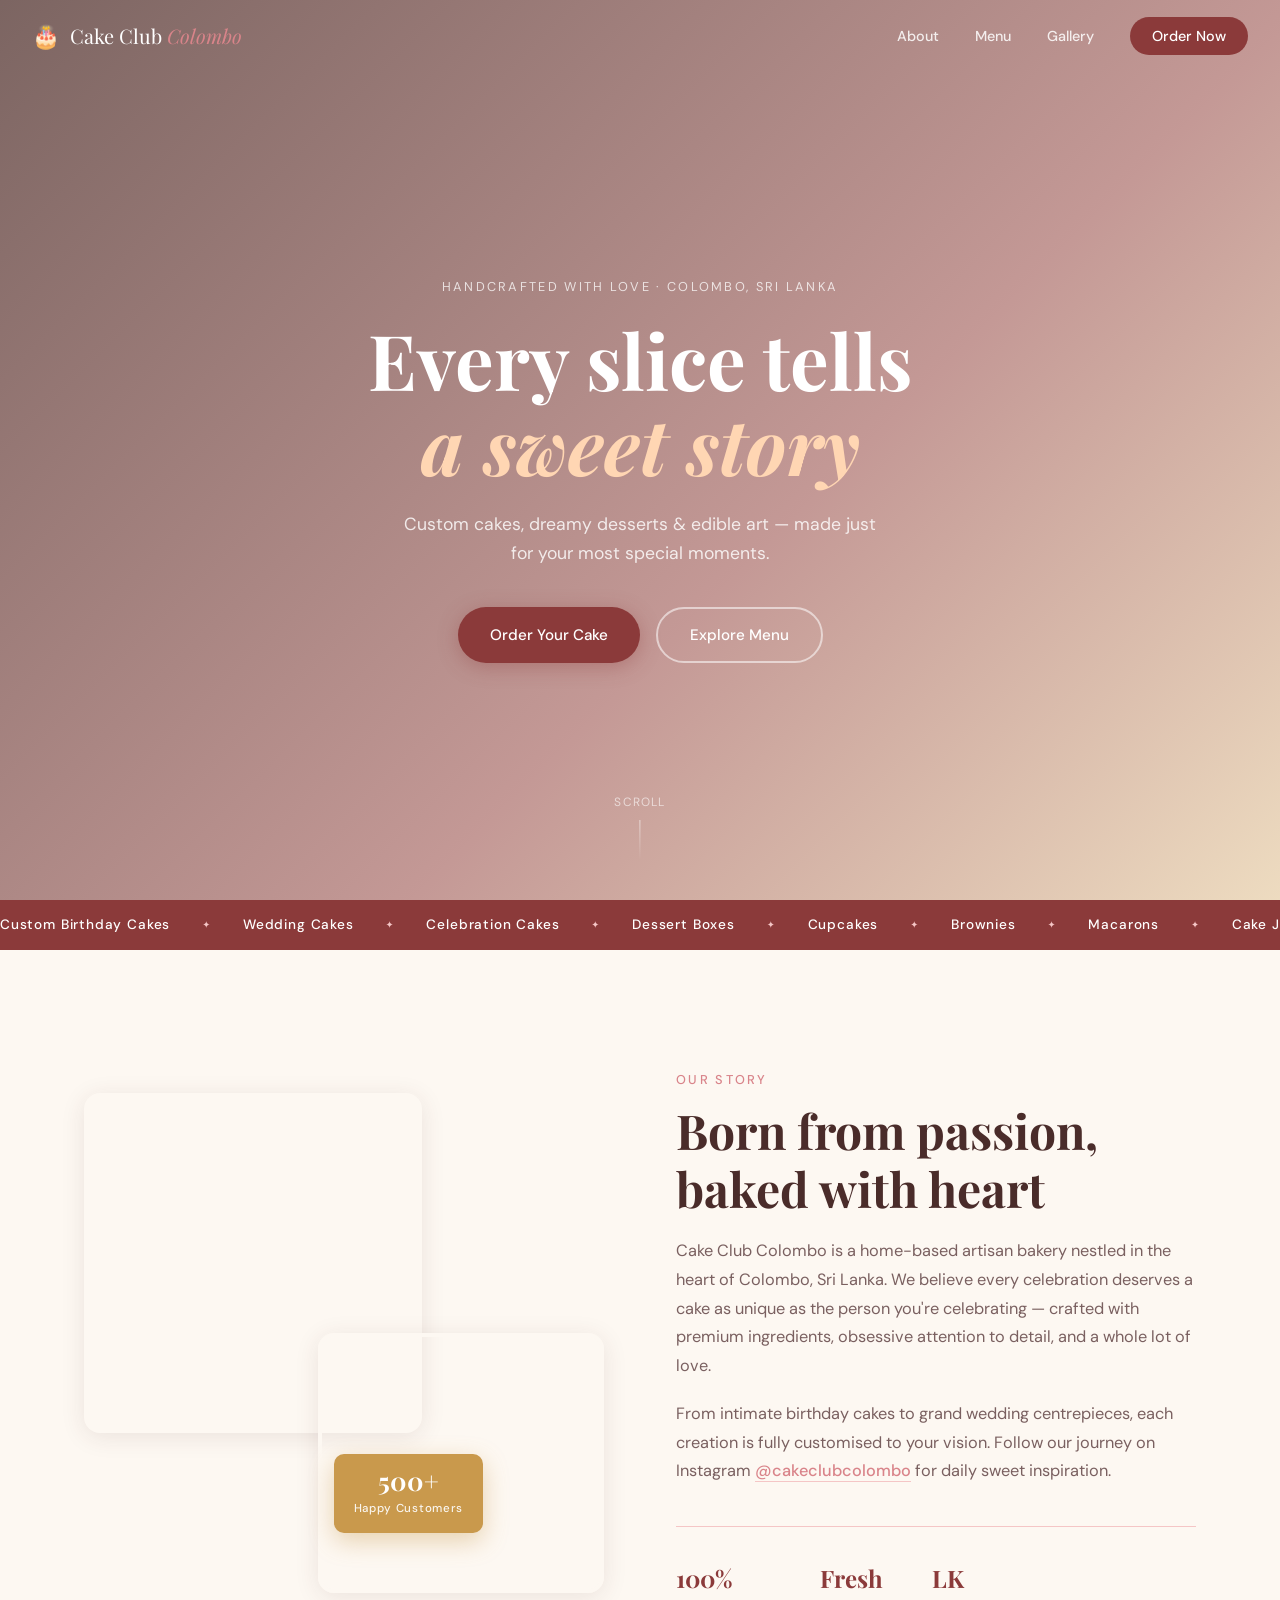
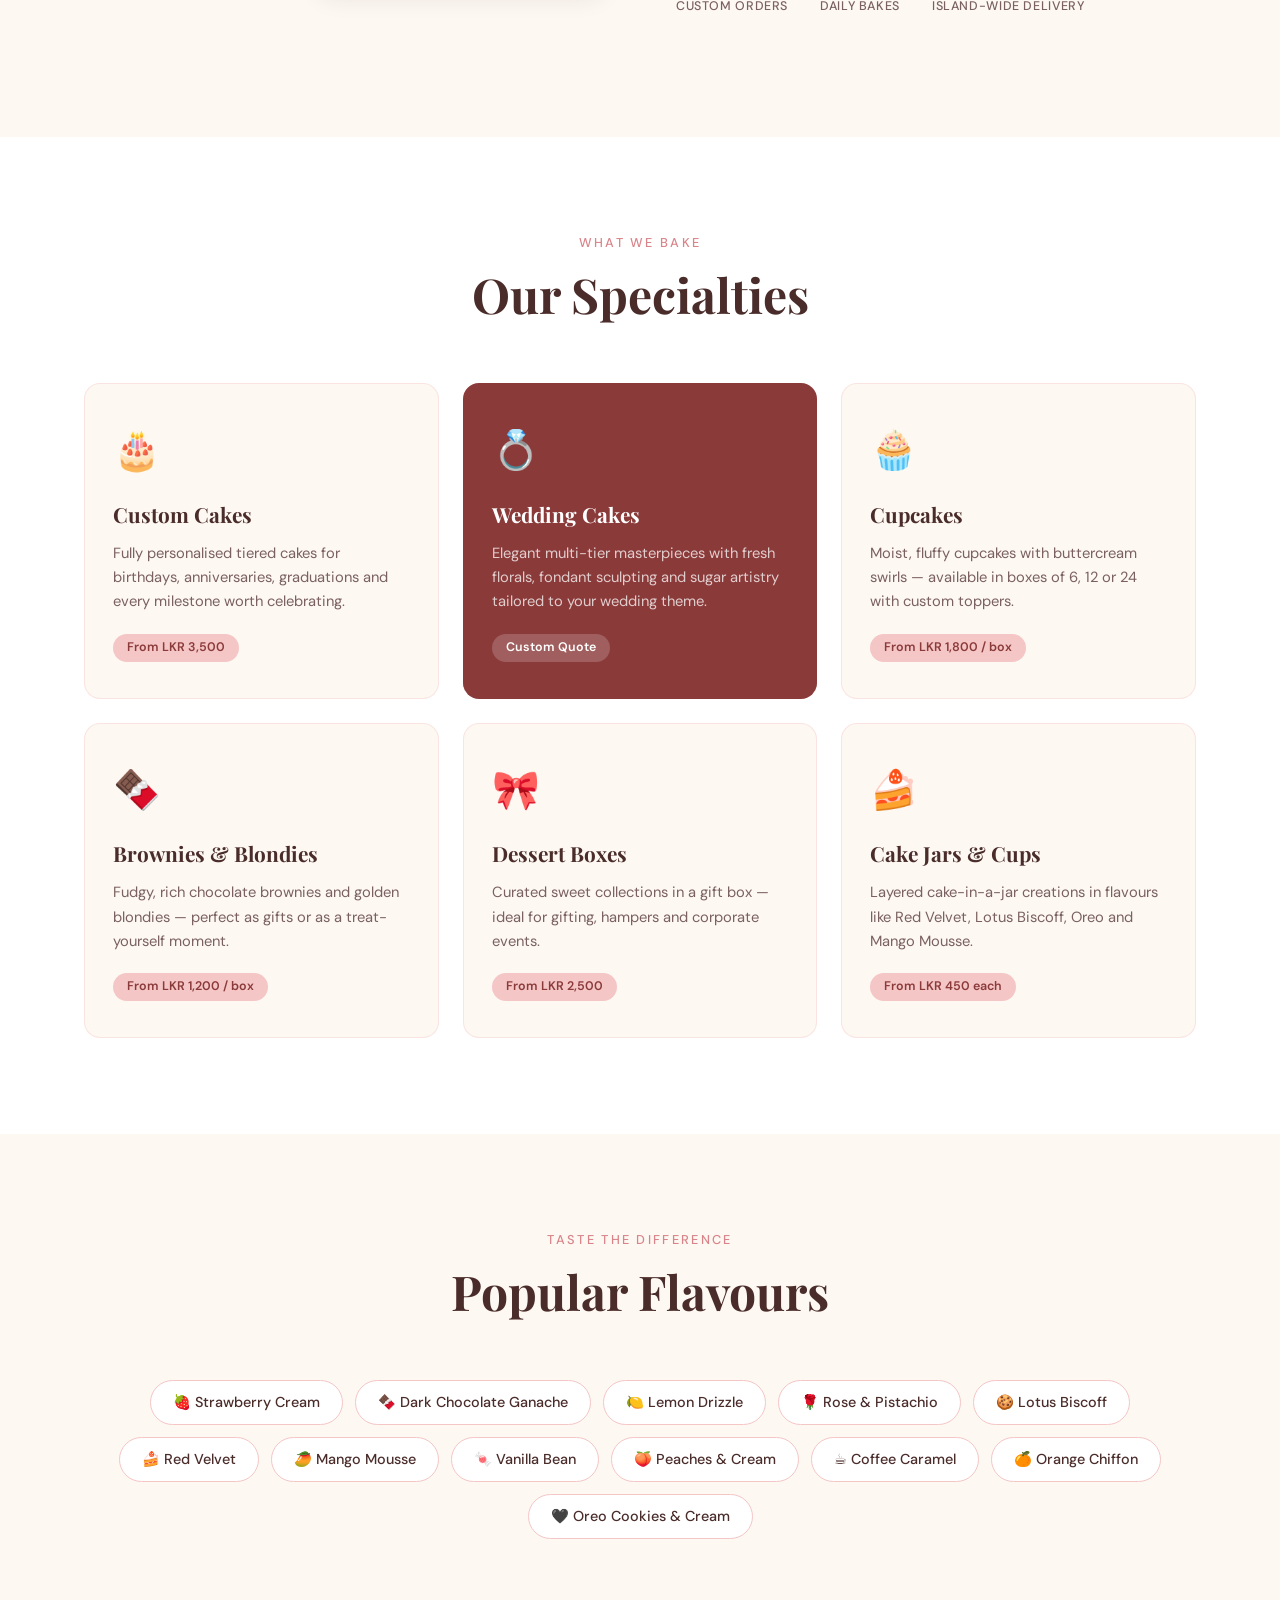
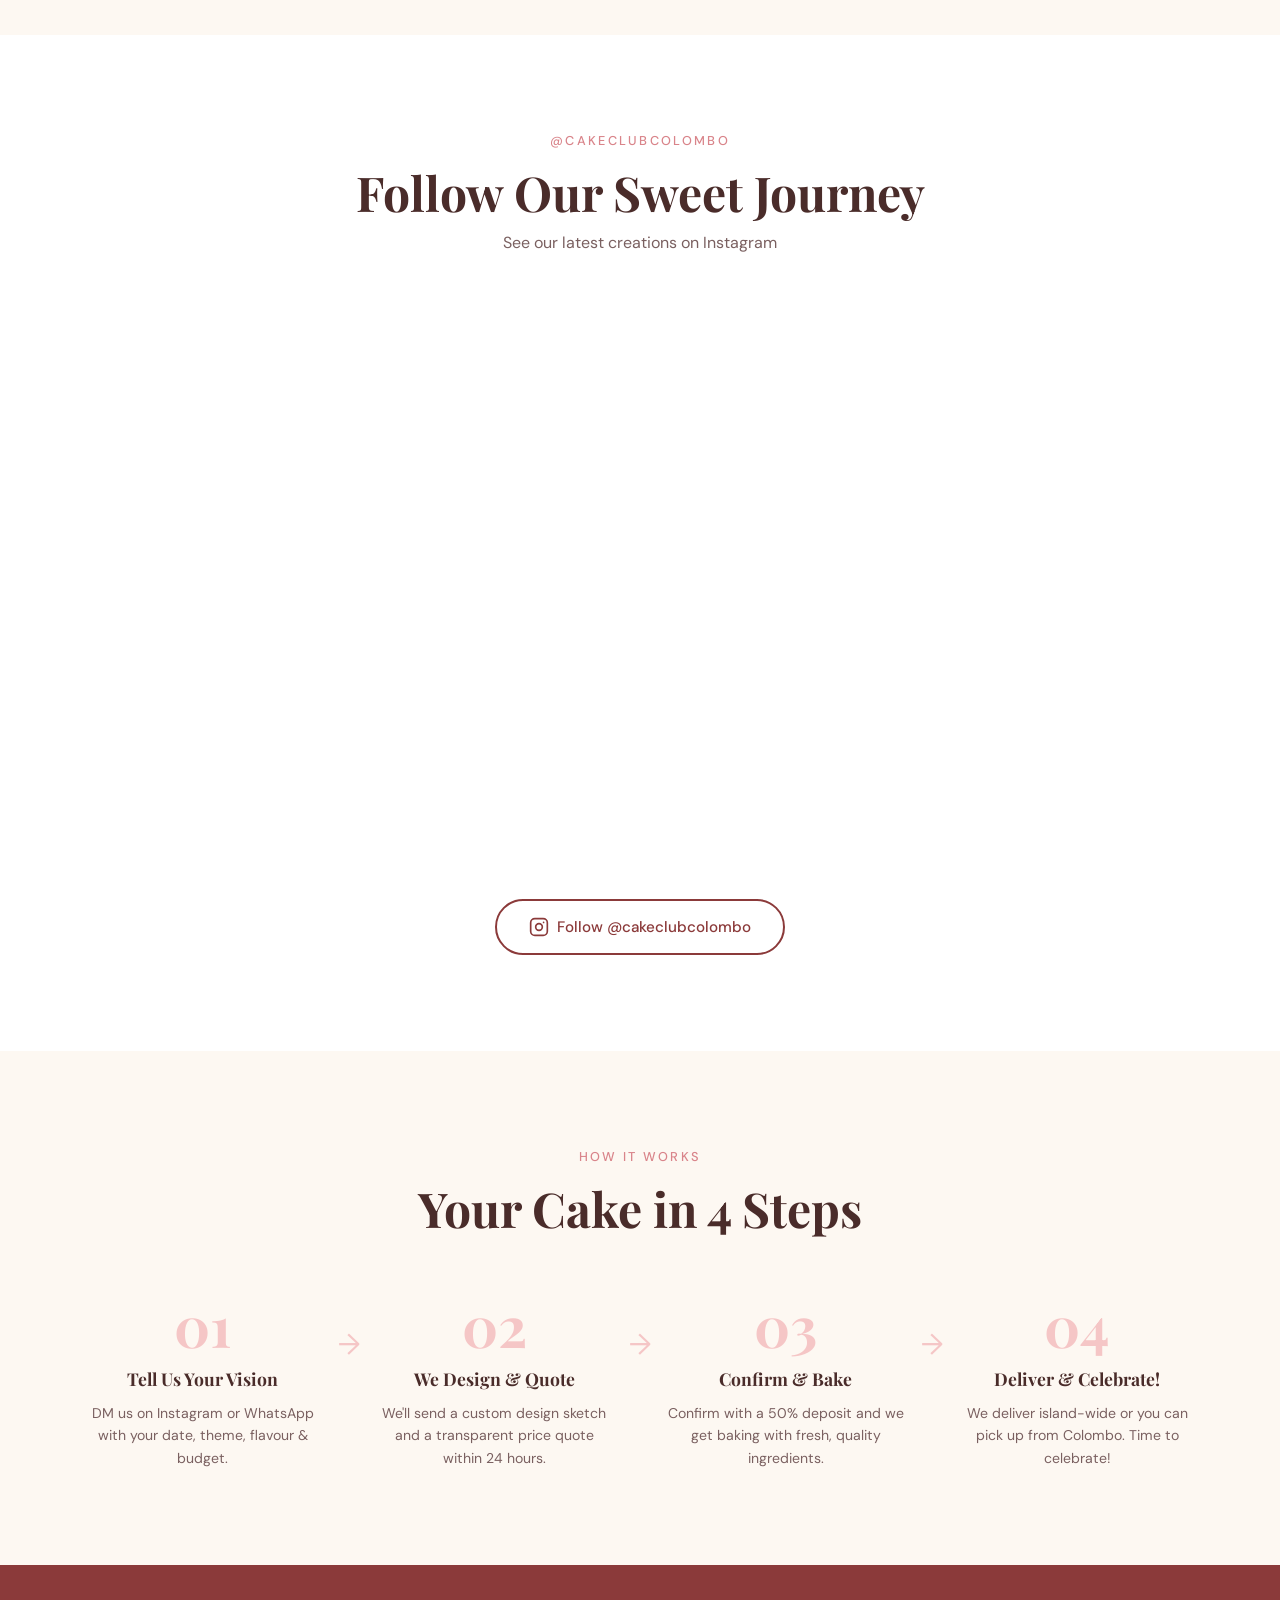
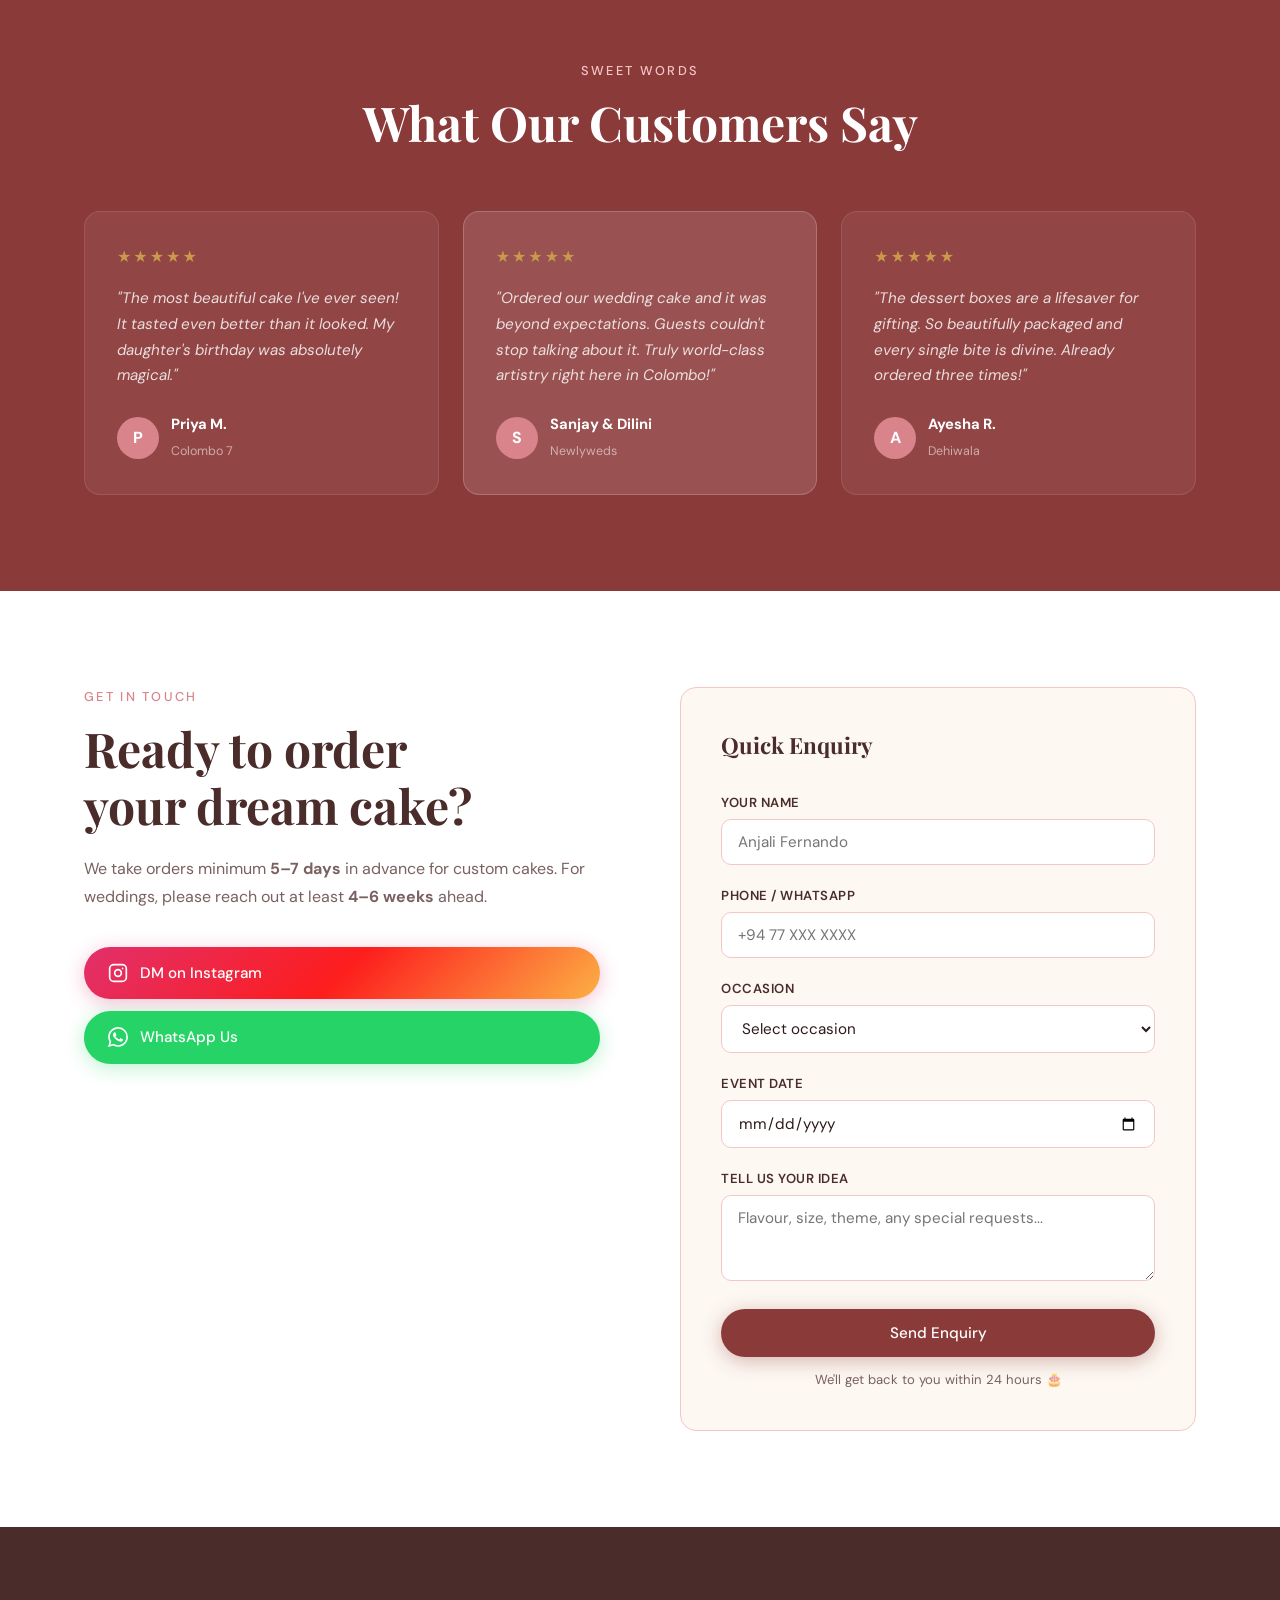
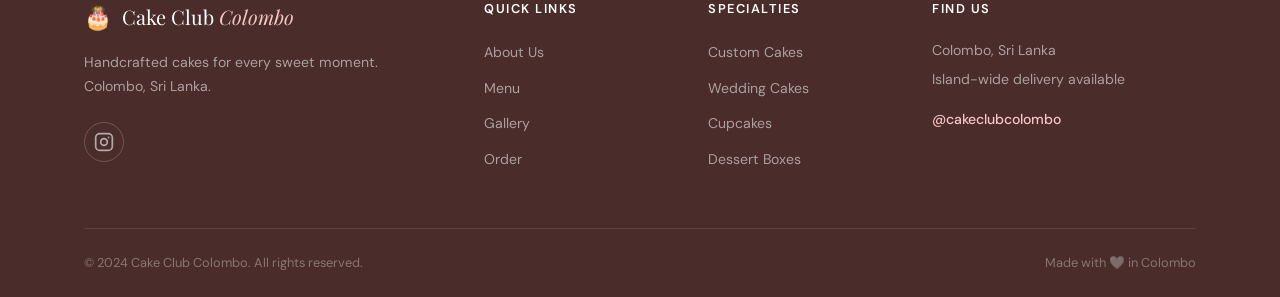
==== index.html @ 0f32df85 "Add Cake Club Colombo website Full responsive website for @cakeclubcolombo including: - Hero with CT" ====
<!DOCTYPE html>
<html lang="en">
<head>
  <meta charset="UTF-8" />
  <meta name="viewport" content="width=device-width, initial-scale=1.0" />
  <title>Cake Club Colombo</title>
  <link rel="stylesheet" href="styles.css" />
  <link rel="preconnect" href="https://fonts.googleapis.com" />
  <link rel="preconnect" href="https://fonts.gstatic.com" crossorigin />
  <link href="https://fonts.googleapis.com/css2?family=Playfair+Display:ital,wght@0,400;0,600;0,700;1,400&family=DM+Sans:wght@300;400;500&display=swap" rel="stylesheet" />
</head>
<body>

  <!-- NAV -->
  <nav class="nav" id="nav">
    <div class="nav__inner">
      <a href="#" class="nav__logo">
        <span class="nav__logo-icon">🎂</span>
        <span>Cake Club <em>Colombo</em></span>
      </a>
      <ul class="nav__links">
        <li><a href="#about">About</a></li>
        <li><a href="#menu">Menu</a></li>
        <li><a href="#gallery">Gallery</a></li>
        <li><a href="#order" class="nav__cta">Order Now</a></li>
      </ul>
      <button class="nav__hamburger" id="hamburger" aria-label="Toggle menu">
        <span></span><span></span><span></span>
      </button>
    </div>
    <ul class="nav__mobile" id="mobileMenu">
      <li><a href="#about">About</a></li>
      <li><a href="#menu">Menu</a></li>
      <li><a href="#gallery">Gallery</a></li>
      <li><a href="#order">Order Now</a></li>
    </ul>
  </nav>

  <!-- HERO -->
  <section class="hero" id="home">
    <div class="hero__bg"></div>
    <div class="hero__content">
      <p class="hero__eyebrow">Handcrafted with love · Colombo, Sri Lanka</p>
      <h1 class="hero__title">
        Every slice tells<br /><em>a sweet story</em>
      </h1>
      <p class="hero__sub">
        Custom cakes, dreamy desserts &amp; edible art — made just for your most
        special moments.
      </p>
      <div class="hero__actions">
        <a href="#order" class="btn btn--primary">Order Your Cake</a>
        <a href="#menu" class="btn btn--ghost">Explore Menu</a>
      </div>
    </div>
    <div class="hero__scroll">
      <span>Scroll</span>
      <div class="hero__scroll-line"></div>
    </div>
  </section>

  <!-- MARQUEE STRIP -->
  <div class="marquee">
    <div class="marquee__track">
      <span>Custom Birthday Cakes</span><span class="dot">✦</span>
      <span>Wedding Cakes</span><span class="dot">✦</span>
      <span>Celebration Cakes</span><span class="dot">✦</span>
      <span>Dessert Boxes</span><span class="dot">✦</span>
      <span>Cupcakes</span><span class="dot">✦</span>
      <span>Brownies</span><span class="dot">✦</span>
      <span>Macarons</span><span class="dot">✦</span>
      <span>Cake Jars</span><span class="dot">✦</span>
      <span>Custom Birthday Cakes</span><span class="dot">✦</span>
      <span>Wedding Cakes</span><span class="dot">✦</span>
      <span>Celebration Cakes</span><span class="dot">✦</span>
      <span>Dessert Boxes</span><span class="dot">✦</span>
      <span>Cupcakes</span><span class="dot">✦</span>
      <span>Brownies</span><span class="dot">✦</span>
      <span>Macarons</span><span class="dot">✦</span>
      <span>Cake Jars</span><span class="dot">✦</span>
    </div>
  </div>

  <!-- ABOUT -->
  <section class="about section" id="about">
    <div class="container">
      <div class="about__grid">
        <div class="about__visual">
          <div class="about__card about__card--1">
            <div class="about__card-img about__card-img--1"></div>
          </div>
          <div class="about__card about__card--2">
            <div class="about__card-img about__card-img--2"></div>
          </div>
          <div class="about__badge">
            <span class="about__badge-num">500+</span>
            <span class="about__badge-label">Happy Customers</span>
          </div>
        </div>
        <div class="about__text">
          <p class="section__eyebrow">Our Story</p>
          <h2 class="section__title">Born from passion,<br />baked with heart</h2>
          <p class="about__body">
            Cake Club Colombo is a home-based artisan bakery nestled in the heart of
            Colombo, Sri Lanka. We believe every celebration deserves a cake as unique
            as the person you're celebrating — crafted with premium ingredients,
            obsessive attention to detail, and a whole lot of love.
          </p>
          <p class="about__body">
            From intimate birthday cakes to grand wedding centrepieces, each creation
            is fully customised to your vision. Follow our journey on Instagram
            <a href="https://www.instagram.com/cakeclubcolombo" target="_blank" rel="noopener" class="inline-link">@cakeclubcolombo</a>
            for daily sweet inspiration.
          </p>
          <div class="about__stats">
            <div class="stat">
              <span class="stat__num">100%</span>
              <span class="stat__label">Custom Orders</span>
            </div>
            <div class="stat">
              <span class="stat__num">Fresh</span>
              <span class="stat__label">Daily Bakes</span>
            </div>
            <div class="stat">
              <span class="stat__num">LK</span>
              <span class="stat__label">Island-wide Delivery</span>
            </div>
          </div>
        </div>
      </div>
    </div>
  </section>

  <!-- MENU -->
  <section class="menu section" id="menu">
    <div class="container">
      <div class="section__header">
        <p class="section__eyebrow">What We Bake</p>
        <h2 class="section__title">Our Specialties</h2>
      </div>
      <div class="menu__grid">

        <div class="menu-card">
          <div class="menu-card__emoji">🎂</div>
          <h3 class="menu-card__title">Custom Cakes</h3>
          <p class="menu-card__desc">
            Fully personalised tiered cakes for birthdays, anniversaries, graduations
            and every milestone worth celebrating.
          </p>
          <span class="menu-card__tag">From LKR 3,500</span>
        </div>

        <div class="menu-card menu-card--featured">
          <div class="menu-card__emoji">💍</div>
          <h3 class="menu-card__title">Wedding Cakes</h3>
          <p class="menu-card__desc">
            Elegant multi-tier masterpieces with fresh florals, fondant sculpting and
            sugar artistry tailored to your wedding theme.
          </p>
          <span class="menu-card__tag">Custom Quote</span>
        </div>

        <div class="menu-card">
          <div class="menu-card__emoji">🧁</div>
          <h3 class="menu-card__title">Cupcakes</h3>
          <p class="menu-card__desc">
            Moist, fluffy cupcakes with buttercream swirls — available in boxes of 6,
            12 or 24 with custom toppers.
          </p>
          <span class="menu-card__tag">From LKR 1,800 / box</span>
        </div>

        <div class="menu-card">
          <div class="menu-card__emoji">🍫</div>
          <h3 class="menu-card__title">Brownies &amp; Blondies</h3>
          <p class="menu-card__desc">
            Fudgy, rich chocolate brownies and golden blondies — perfect as gifts or
            as a treat-yourself moment.
          </p>
          <span class="menu-card__tag">From LKR 1,200 / box</span>
        </div>

        <div class="menu-card">
          <div class="menu-card__emoji">🎀</div>
          <h3 class="menu-card__title">Dessert Boxes</h3>
          <p class="menu-card__desc">
            Curated sweet collections in a gift box — ideal for gifting, hampers and
            corporate events.
          </p>
          <span class="menu-card__tag">From LKR 2,500</span>
        </div>

        <div class="menu-card">
          <div class="menu-card__emoji">🍰</div>
          <h3 class="menu-card__title">Cake Jars &amp; Cups</h3>
          <p class="menu-card__desc">
            Layered cake-in-a-jar creations in flavours like Red Velvet, Lotus
            Biscoff, Oreo and Mango Mousse.
          </p>
          <span class="menu-card__tag">From LKR 450 each</span>
        </div>

      </div>
    </div>
  </section>

  <!-- FLAVOURS -->
  <section class="flavours section">
    <div class="container">
      <div class="section__header">
        <p class="section__eyebrow">Taste the difference</p>
        <h2 class="section__title">Popular Flavours</h2>
      </div>
      <div class="flavours__grid">
        <div class="flavour-pill">🍓 Strawberry Cream</div>
        <div class="flavour-pill">🍫 Dark Chocolate Ganache</div>
        <div class="flavour-pill">🍋 Lemon Drizzle</div>
        <div class="flavour-pill">🌹 Rose &amp; Pistachio</div>
        <div class="flavour-pill">🍪 Lotus Biscoff</div>
        <div class="flavour-pill">🍰 Red Velvet</div>
        <div class="flavour-pill">🥭 Mango Mousse</div>
        <div class="flavour-pill">🍬 Vanilla Bean</div>
        <div class="flavour-pill">🍑 Peaches &amp; Cream</div>
        <div class="flavour-pill">☕ Coffee Caramel</div>
        <div class="flavour-pill">🍊 Orange Chiffon</div>
        <div class="flavour-pill">🖤 Oreo Cookies &amp; Cream</div>
      </div>
    </div>
  </section>

  <!-- GALLERY / INSTAGRAM -->
  <section class="gallery section" id="gallery">
    <div class="container">
      <div class="section__header">
        <p class="section__eyebrow">@cakeclubcolombo</p>
        <h2 class="section__title">Follow Our Sweet Journey</h2>
        <p class="gallery__sub">
          See our latest creations on Instagram
        </p>
      </div>
      <div class="gallery__grid">
        <a href="https://www.instagram.com/cakeclubcolombo" target="_blank" rel="noopener" class="gallery__item gallery__item--1">
          <div class="gallery__overlay"><span>View on Instagram ↗</span></div>
        </a>
        <a href="https://www.instagram.com/cakeclubcolombo" target="_blank" rel="noopener" class="gallery__item gallery__item--2">
          <div class="gallery__overlay"><span>View on Instagram ↗</span></div>
        </a>
        <a href="https://www.instagram.com/cakeclubcolombo" target="_blank" rel="noopener" class="gallery__item gallery__item--3">
          <div class="gallery__overlay"><span>View on Instagram ↗</span></div>
        </a>
        <a href="https://www.instagram.com/cakeclubcolombo" target="_blank" rel="noopener" class="gallery__item gallery__item--4">
          <div class="gallery__overlay"><span>View on Instagram ↗</span></div>
        </a>
        <a href="https://www.instagram.com/cakeclubcolombo" target="_blank" rel="noopener" class="gallery__item gallery__item--5">
          <div class="gallery__overlay"><span>View on Instagram ↗</span></div>
        </a>
        <a href="https://www.instagram.com/cakeclubcolombo" target="_blank" rel="noopener" class="gallery__item gallery__item--6">
          <div class="gallery__overlay"><span>View on Instagram ↗</span></div>
        </a>
      </div>
      <div class="gallery__cta">
        <a href="https://www.instagram.com/cakeclubcolombo" target="_blank" rel="noopener" class="btn btn--outline">
          <svg width="20" height="20" viewBox="0 0 24 24" fill="none" stroke="currentColor" stroke-width="2"><rect x="2" y="2" width="20" height="20" rx="5"/><circle cx="12" cy="12" r="4"/><circle cx="17.5" cy="6.5" r="1" fill="currentColor" stroke="none"/></svg>
          Follow @cakeclubcolombo
        </a>
      </div>
    </div>
  </section>

  <!-- PROCESS -->
  <section class="process section">
    <div class="container">
      <div class="section__header">
        <p class="section__eyebrow">How it works</p>
        <h2 class="section__title">Your Cake in 4 Steps</h2>
      </div>
      <div class="process__steps">
        <div class="step">
          <div class="step__num">01</div>
          <h3 class="step__title">Tell Us Your Vision</h3>
          <p class="step__desc">DM us on Instagram or WhatsApp with your date, theme, flavour &amp; budget.</p>
        </div>
        <div class="step__arrow">→</div>
        <div class="step">
          <div class="step__num">02</div>
          <h3 class="step__title">We Design &amp; Quote</h3>
          <p class="step__desc">We'll send a custom design sketch and a transparent price quote within 24 hours.</p>
        </div>
        <div class="step__arrow">→</div>
        <div class="step">
          <div class="step__num">03</div>
          <h3 class="step__title">Confirm &amp; Bake</h3>
          <p class="step__desc">Confirm with a 50% deposit and we get baking with fresh, quality ingredients.</p>
        </div>
        <div class="step__arrow">→</div>
        <div class="step">
          <div class="step__num">04</div>
          <h3 class="step__title">Deliver &amp; Celebrate!</h3>
          <p class="step__desc">We deliver island-wide or you can pick up from Colombo. Time to celebrate!</p>
        </div>
      </div>
    </div>
  </section>

  <!-- TESTIMONIALS -->
  <section class="testimonials section">
    <div class="container">
      <div class="section__header">
        <p class="section__eyebrow">Sweet Words</p>
        <h2 class="section__title">What Our Customers Say</h2>
      </div>
      <div class="testi__grid">
        <div class="testi-card">
          <div class="testi-card__stars">★★★★★</div>
          <p class="testi-card__quote">"The most beautiful cake I've ever seen! It tasted even better than it looked. My daughter's birthday was absolutely magical."</p>
          <div class="testi-card__author">
            <div class="testi-card__avatar">P</div>
            <div>
              <strong>Priya M.</strong>
              <span>Colombo 7</span>
            </div>
          </div>
        </div>
        <div class="testi-card testi-card--accent">
          <div class="testi-card__stars">★★★★★</div>
          <p class="testi-card__quote">"Ordered our wedding cake and it was beyond expectations. Guests couldn't stop talking about it. Truly world-class artistry right here in Colombo!"</p>
          <div class="testi-card__author">
            <div class="testi-card__avatar">S</div>
            <div>
              <strong>Sanjay &amp; Dilini</strong>
              <span>Newlyweds</span>
            </div>
          </div>
        </div>
        <div class="testi-card">
          <div class="testi-card__stars">★★★★★</div>
          <p class="testi-card__quote">"The dessert boxes are a lifesaver for gifting. So beautifully packaged and every single bite is divine. Already ordered three times!"</p>
          <div class="testi-card__author">
            <div class="testi-card__avatar">A</div>
            <div>
              <strong>Ayesha R.</strong>
              <span>Dehiwala</span>
            </div>
          </div>
        </div>
      </div>
    </div>
  </section>

  <!-- ORDER / CONTACT -->
  <section class="order section" id="order">
    <div class="container">
      <div class="order__grid">
        <div class="order__text">
          <p class="section__eyebrow">Get in Touch</p>
          <h2 class="section__title">Ready to order<br />your dream cake?</h2>
          <p class="order__body">
            We take orders minimum <strong>5–7 days</strong> in advance for custom
            cakes. For weddings, please reach out at least <strong>4–6 weeks</strong> ahead.
          </p>
          <div class="order__channels">
            <a href="https://www.instagram.com/cakeclubcolombo" target="_blank" rel="noopener" class="channel-btn channel-btn--instagram">
              <svg width="20" height="20" viewBox="0 0 24 24" fill="none" stroke="currentColor" stroke-width="2"><rect x="2" y="2" width="20" height="20" rx="5"/><circle cx="12" cy="12" r="4"/><circle cx="17.5" cy="6.5" r="1" fill="currentColor" stroke="none"/></svg>
              DM on Instagram
            </a>
            <a href="https://wa.me/94XXXXXXXXX" target="_blank" rel="noopener" class="channel-btn channel-btn--whatsapp">
              <svg width="20" height="20" viewBox="0 0 24 24" fill="currentColor"><path d="M17.472 14.382c-.297-.149-1.758-.867-2.03-.967-.273-.099-.471-.148-.67.15-.197.297-.767.966-.94 1.164-.173.199-.347.223-.644.075-.297-.15-1.255-.463-2.39-1.475-.883-.788-1.48-1.761-1.653-2.059-.173-.297-.018-.458.13-.606.134-.133.298-.347.446-.52.149-.174.198-.298.298-.497.099-.198.05-.371-.025-.52-.075-.149-.669-1.612-.916-2.207-.242-.579-.487-.5-.669-.51-.173-.008-.371-.01-.57-.01-.198 0-.52.074-.792.372-.272.297-1.04 1.016-1.04 2.479 0 1.462 1.065 2.875 1.213 3.074.149.198 2.096 3.2 5.077 4.487.709.306 1.262.489 1.694.625.712.227 1.36.195 1.871.118.571-.085 1.758-.719 2.006-1.413.248-.694.248-1.289.173-1.413-.074-.124-.272-.198-.57-.347m-5.421 7.403h-.004a9.87 9.87 0 01-5.031-1.378l-.361-.214-3.741.982.998-3.648-.235-.374a9.86 9.86 0 01-1.51-5.26c.001-5.45 4.436-9.884 9.888-9.884 2.64 0 5.122 1.03 6.988 2.898a9.825 9.825 0 012.893 6.994c-.003 5.45-4.437 9.884-9.885 9.884m8.413-18.297A11.815 11.815 0 0012.05 0C5.495 0 .16 5.335.157 11.892c0 2.096.547 4.142 1.588 5.945L.057 24l6.305-1.654a11.882 11.882 0 005.683 1.448h.005c6.554 0 11.89-5.335 11.893-11.893a11.821 11.821 0 00-3.48-8.413Z"/></svg>
              WhatsApp Us
            </a>
          </div>
        </div>
        <form class="order__form" id="orderForm">
          <h3 class="order__form-title">Quick Enquiry</h3>
          <div class="form-group">
            <label for="name">Your Name</label>
            <input type="text" id="name" name="name" placeholder="Anjali Fernando" required />
          </div>
          <div class="form-group">
            <label for="phone">Phone / WhatsApp</label>
            <input type="tel" id="phone" name="phone" placeholder="+94 77 XXX XXXX" required />
          </div>
          <div class="form-group">
            <label for="occasion">Occasion</label>
            <select id="occasion" name="occasion" required>
              <option value="" disabled selected>Select occasion</option>
              <option>Birthday</option>
              <option>Wedding</option>
              <option>Anniversary</option>
              <option>Baby Shower</option>
              <option>Corporate</option>
              <option>Other</option>
            </select>
          </div>
          <div class="form-group">
            <label for="date">Event Date</label>
            <input type="date" id="date" name="date" required />
          </div>
          <div class="form-group">
            <label for="message">Tell us your idea</label>
            <textarea id="message" name="message" rows="3" placeholder="Flavour, size, theme, any special requests..."></textarea>
          </div>
          <button type="submit" class="btn btn--primary btn--full">Send Enquiry</button>
          <p class="form__note">We'll get back to you within 24 hours 🎂</p>
        </form>
      </div>
    </div>
  </section>

  <!-- FOOTER -->
  <footer class="footer">
    <div class="container">
      <div class="footer__grid">
        <div class="footer__brand">
          <a href="#" class="nav__logo">
            <span class="nav__logo-icon">🎂</span>
            <span>Cake Club <em>Colombo</em></span>
          </a>
          <p class="footer__tagline">
            Handcrafted cakes for every sweet moment.<br />Colombo, Sri Lanka.
          </p>
          <div class="footer__socials">
            <a href="https://www.instagram.com/cakeclubcolombo" target="_blank" rel="noopener" aria-label="Instagram">
              <svg width="20" height="20" viewBox="0 0 24 24" fill="none" stroke="currentColor" stroke-width="2"><rect x="2" y="2" width="20" height="20" rx="5"/><circle cx="12" cy="12" r="4"/><circle cx="17.5" cy="6.5" r="1" fill="currentColor" stroke="none"/></svg>
            </a>
          </div>
        </div>
        <div class="footer__links">
          <h4>Quick Links</h4>
          <ul>
            <li><a href="#about">About Us</a></li>
            <li><a href="#menu">Menu</a></li>
            <li><a href="#gallery">Gallery</a></li>
            <li><a href="#order">Order</a></li>
          </ul>
        </div>
        <div class="footer__links">
          <h4>Specialties</h4>
          <ul>
            <li><a href="#menu">Custom Cakes</a></li>
            <li><a href="#menu">Wedding Cakes</a></li>
            <li><a href="#menu">Cupcakes</a></li>
            <li><a href="#menu">Dessert Boxes</a></li>
          </ul>
        </div>
        <div class="footer__contact">
          <h4>Find Us</h4>
          <p>Colombo, Sri Lanka</p>
          <p>Island-wide delivery available</p>
          <a href="https://www.instagram.com/cakeclubcolombo" target="_blank" rel="noopener" class="footer__ig">
            @cakeclubcolombo
          </a>
        </div>
      </div>
      <div class="footer__bottom">
        <p>&copy; 2024 Cake Club Colombo. All rights reserved.</p>
        <p>Made with 🤍 in Colombo</p>
      </div>
    </div>
  </footer>

  <script src="script.js"></script>
</body>
</html>
---- styles.css ----
/* ============================================================
   CAKE CLUB COLOMBO — Stylesheet
   ============================================================ */

/* ---------- RESET & BASE ---------- */
*, *::before, *::after { box-sizing: border-box; margin: 0; padding: 0; }

:root {
  --cream:   #fdf8f2;
  --blush:   #f5c6c6;
  --rose:    #d9848a;
  --deep:    #8b3a3a;
  --brown:   #4a2c2a;
  --mocha:   #7c4f3a;
  --gold:    #c9994c;
  --text:    #2e1a1a;
  --muted:   #7a6060;
  --white:   #ffffff;
  --shadow:  0 4px 24px rgba(74,44,42,.10);
  --radius:  16px;
  --radius-sm: 10px;
  --transition: .3s ease;
  --font-serif: 'Playfair Display', Georgia, serif;
  --font-sans:  'DM Sans', system-ui, sans-serif;
}

html { scroll-behavior: smooth; }

body {
  font-family: var(--font-sans);
  background: var(--cream);
  color: var(--text);
  line-height: 1.6;
  overflow-x: hidden;
}

img { display: block; max-width: 100%; }
a { text-decoration: none; color: inherit; }
ul { list-style: none; }

.container {
  width: min(1160px, 100%);
  margin-inline: auto;
  padding-inline: 24px;
}

.section { padding-block: 96px; }

/* ---------- TYPOGRAPHY ---------- */
.section__eyebrow {
  font-family: var(--font-sans);
  font-size: .8rem;
  font-weight: 500;
  letter-spacing: .18em;
  text-transform: uppercase;
  color: var(--rose);
  margin-bottom: 12px;
}

.section__title {
  font-family: var(--font-serif);
  font-size: clamp(2rem, 4vw, 3rem);
  line-height: 1.2;
  color: var(--brown);
}

.section__header {
  text-align: center;
  margin-bottom: 60px;
}

/* ---------- BUTTONS ---------- */
.btn {
  display: inline-flex;
  align-items: center;
  gap: 8px;
  padding: 14px 32px;
  border-radius: 50px;
  font-family: var(--font-sans);
  font-size: .95rem;
  font-weight: 500;
  cursor: pointer;
  border: none;
  transition: transform var(--transition), box-shadow var(--transition), background var(--transition);
}
.btn:hover { transform: translateY(-2px); }

.btn--primary {
  background: var(--deep);
  color: var(--white);
  box-shadow: 0 4px 20px rgba(139,58,58,.35);
}
.btn--primary:hover { background: var(--brown); box-shadow: 0 6px 28px rgba(139,58,58,.45); }

.btn--ghost {
  background: transparent;
  color: var(--white);
  border: 2px solid rgba(255,255,255,.55);
}
.btn--ghost:hover { background: rgba(255,255,255,.12); }

.btn--outline {
  background: transparent;
  color: var(--deep);
  border: 2px solid var(--deep);
}
.btn--outline:hover { background: var(--deep); color: var(--white); }

.btn--full { width: 100%; justify-content: center; }

.inline-link {
  color: var(--rose);
  font-weight: 500;
  border-bottom: 1px solid var(--blush);
  transition: color var(--transition);
}
.inline-link:hover { color: var(--deep); }

/* ---------- NAV ---------- */
.nav {
  position: fixed;
  top: 0; left: 0; right: 0;
  z-index: 100;
  transition: background var(--transition), box-shadow var(--transition);
}
.nav.scrolled {
  background: rgba(253,248,242,.96);
  backdrop-filter: blur(12px);
  box-shadow: 0 1px 20px rgba(74,44,42,.08);
}

.nav__inner {
  display: flex;
  align-items: center;
  justify-content: space-between;
  height: 72px;
  padding-inline: 32px;
}

.nav__logo {
  display: flex;
  align-items: center;
  gap: 10px;
  font-family: var(--font-serif);
  font-size: 1.25rem;
  color: var(--brown);
}
.nav__logo em { font-style: italic; color: var(--rose); }
.nav.scrolled .nav__logo { color: var(--brown); }
.nav:not(.scrolled) .nav__logo { color: var(--white); }
.nav__logo-icon { font-size: 1.4rem; }

.nav__links {
  display: flex;
  align-items: center;
  gap: 36px;
}
.nav__links a {
  font-size: .9rem;
  font-weight: 500;
  transition: color var(--transition);
}
.nav:not(.scrolled) .nav__links a { color: rgba(255,255,255,.85); }
.nav.scrolled .nav__links a { color: var(--muted); }
.nav__links a:hover { color: var(--rose) !important; }

.nav__cta {
  background: var(--deep);
  color: var(--white) !important;
  padding: 10px 22px;
  border-radius: 50px;
}
.nav__cta:hover { background: var(--brown); }

.nav__hamburger {
  display: none;
  flex-direction: column;
  gap: 5px;
  background: none;
  border: none;
  cursor: pointer;
  padding: 4px;
}
.nav__hamburger span {
  display: block;
  width: 24px;
  height: 2px;
  background: var(--white);
  border-radius: 2px;
  transition: var(--transition);
}
.nav.scrolled .nav__hamburger span { background: var(--brown); }

.nav__mobile {
  display: none;
  flex-direction: column;
  background: var(--cream);
  padding: 16px 32px 24px;
  border-top: 1px solid var(--blush);
}
.nav__mobile.open { display: flex; }
.nav__mobile a {
  padding: 10px 0;
  font-weight: 500;
  color: var(--brown);
  border-bottom: 1px solid rgba(245,198,198,.3);
}

/* ---------- HERO ---------- */
.hero {
  position: relative;
  min-height: 100vh;
  display: flex;
  align-items: center;
  overflow: hidden;
}

.hero__bg {
  position: absolute;
  inset: 0;
  background:
    linear-gradient(135deg, rgba(74,44,42,.72) 0%, rgba(139,58,58,.5) 60%, rgba(201,153,76,.3) 100%),
    url("https://images.unsplash.com/photo-1578985545062-69928b1d9587?w=1600&auto=format&fit=crop") center/cover no-repeat;
  z-index: 0;
}

.hero__content {
  position: relative;
  z-index: 1;
  max-width: 680px;
  padding: 120px 32px 80px;
  margin-inline: auto;
  text-align: center;
}

.hero__eyebrow {
  font-size: .8rem;
  letter-spacing: .18em;
  text-transform: uppercase;
  color: rgba(255,255,255,.75);
  margin-bottom: 20px;
}

.hero__title {
  font-family: var(--font-serif);
  font-size: clamp(2.8rem, 6vw, 5rem);
  line-height: 1.1;
  color: var(--white);
  margin-bottom: 24px;
}
.hero__title em {
  font-style: italic;
  color: #ffd6b3;
}

.hero__sub {
  font-size: 1.1rem;
  color: rgba(255,255,255,.82);
  margin-bottom: 40px;
  max-width: 480px;
  margin-inline: auto;
}

.hero__actions {
  display: flex;
  gap: 16px;
  justify-content: center;
  flex-wrap: wrap;
}

.hero__scroll {
  position: absolute;
  bottom: 40px;
  left: 50%;
  transform: translateX(-50%);
  display: flex;
  flex-direction: column;
  align-items: center;
  gap: 8px;
  color: rgba(255,255,255,.6);
  font-size: .75rem;
  letter-spacing: .1em;
  text-transform: uppercase;
}
.hero__scroll-line {
  width: 1px;
  height: 40px;
  background: linear-gradient(to bottom, rgba(255,255,255,.6), transparent);
  animation: scrollPulse 2s ease infinite;
}
@keyframes scrollPulse {
  0%, 100% { opacity: .6; }
  50% { opacity: 1; }
}

/* ---------- MARQUEE ---------- */
.marquee {
  background: var(--deep);
  color: var(--white);
  overflow: hidden;
  padding-block: 14px;
}
.marquee__track {
  display: flex;
  align-items: center;
  gap: 32px;
  width: max-content;
  animation: marqueeScroll 28s linear infinite;
  font-size: .85rem;
  font-weight: 500;
  letter-spacing: .06em;
  white-space: nowrap;
}
.marquee__track .dot {
  color: var(--blush);
  font-size: .6rem;
}
@keyframes marqueeScroll {
  from { transform: translateX(0); }
  to   { transform: translateX(-50%); }
}

/* ---------- ABOUT ---------- */
.about__grid {
  display: grid;
  grid-template-columns: 1fr 1fr;
  gap: 72px;
  align-items: center;
}

.about__visual {
  position: relative;
  height: 500px;
}

.about__card {
  position: absolute;
  border-radius: var(--radius);
  overflow: hidden;
  box-shadow: var(--shadow);
}
.about__card--1 {
  width: 65%;
  height: 340px;
  top: 0; left: 0;
}
.about__card--2 {
  width: 55%;
  height: 260px;
  bottom: 0; right: 0;
  border: 4px solid var(--cream);
}

.about__card-img {
  width: 100%;
  height: 100%;
  background-size: cover;
  background-position: center;
}
.about__card-img--1 {
  background-image: url("https://images.unsplash.com/photo-1621303837174-89787a7d4729?w=800&auto=format&fit=crop");
}
.about__card-img--2 {
  background-image: url("https://images.unsplash.com/photo-1558618666-fcd25c85cd64?w=800&auto=format&fit=crop");
}

.about__badge {
  position: absolute;
  bottom: 60px;
  left: 48%;
  background: var(--gold);
  color: var(--white);
  border-radius: var(--radius-sm);
  padding: 14px 20px;
  text-align: center;
  box-shadow: 0 8px 24px rgba(201,153,76,.4);
  z-index: 2;
}
.about__badge-num {
  display: block;
  font-family: var(--font-serif);
  font-size: 1.6rem;
  font-weight: 700;
  line-height: 1;
}
.about__badge-label {
  font-size: .72rem;
  font-weight: 500;
  letter-spacing: .06em;
  opacity: .9;
}

.about__text { padding-block: 24px; }

.about__body {
  color: var(--muted);
  margin-top: 20px;
  font-size: 1.02rem;
  line-height: 1.75;
}

.about__stats {
  display: flex;
  gap: 32px;
  margin-top: 40px;
  padding-top: 32px;
  border-top: 1px solid var(--blush);
}
.stat__num {
  display: block;
  font-family: var(--font-serif);
  font-size: 1.5rem;
  font-weight: 700;
  color: var(--deep);
}
.stat__label {
  display: block;
  font-size: .78rem;
  color: var(--muted);
  font-weight: 500;
  letter-spacing: .05em;
  text-transform: uppercase;
}

/* ---------- MENU ---------- */
.menu { background: var(--white); }

.menu__grid {
  display: grid;
  grid-template-columns: repeat(3, 1fr);
  gap: 24px;
}

.menu-card {
  background: var(--cream);
  border-radius: var(--radius);
  padding: 36px 28px;
  border: 1px solid rgba(245,198,198,.4);
  transition: transform var(--transition), box-shadow var(--transition);
}
.menu-card:hover {
  transform: translateY(-6px);
  box-shadow: var(--shadow);
}
.menu-card--featured {
  background: var(--deep);
  color: var(--white);
  border-color: transparent;
}
.menu-card--featured .menu-card__desc { color: rgba(255,255,255,.75); }

.menu-card__emoji { font-size: 2.4rem; margin-bottom: 16px; }
.menu-card__title {
  font-family: var(--font-serif);
  font-size: 1.3rem;
  color: var(--brown);
  margin-bottom: 10px;
}
.menu-card--featured .menu-card__title { color: var(--white); }

.menu-card__desc { font-size: .92rem; color: var(--muted); line-height: 1.65; }
.menu-card__tag {
  display: inline-block;
  margin-top: 20px;
  background: var(--blush);
  color: var(--deep);
  padding: 4px 14px;
  border-radius: 20px;
  font-size: .78rem;
  font-weight: 600;
}
.menu-card--featured .menu-card__tag {
  background: rgba(255,255,255,.18);
  color: var(--white);
}

/* ---------- FLAVOURS ---------- */
.flavours { background: var(--cream); }

.flavours__grid {
  display: flex;
  flex-wrap: wrap;
  gap: 12px;
  justify-content: center;
}

.flavour-pill {
  background: var(--white);
  border: 1.5px solid var(--blush);
  color: var(--brown);
  padding: 10px 22px;
  border-radius: 50px;
  font-size: .9rem;
  font-weight: 500;
  transition: background var(--transition), color var(--transition), border-color var(--transition);
  cursor: default;
}
.flavour-pill:hover {
  background: var(--deep);
  color: var(--white);
  border-color: var(--deep);
}

/* ---------- GALLERY ---------- */
.gallery { background: var(--white); }

.gallery__sub {
  color: var(--muted);
  margin-top: 8px;
}

.gallery__grid {
  display: grid;
  grid-template-columns: repeat(3, 1fr);
  grid-template-rows: repeat(2, 260px);
  gap: 12px;
}

.gallery__item {
  border-radius: var(--radius-sm);
  overflow: hidden;
  position: relative;
  background-size: cover;
  background-position: center;
  cursor: pointer;
}

.gallery__item--1 {
  background-image: url("https://images.unsplash.com/photo-1535141192574-5d4897c12636?w=800&auto=format&fit=crop");
  grid-row: 1 / 3;
}
.gallery__item--2 {
  background-image: url("https://images.unsplash.com/photo-1550617931-e17a7b70dce2?w=600&auto=format&fit=crop");
}
.gallery__item--3 {
  background-image: url("https://images.unsplash.com/photo-1565958011703-44f9829ba187?w=600&auto=format&fit=crop");
}
.gallery__item--4 {
  background-image: url("https://images.unsplash.com/photo-1587314168485-3236d6710814?w=600&auto=format&fit=crop");
}
.gallery__item--5 {
  background-image: url("https://images.unsplash.com/photo-1571115177098-24ec42ed204d?w=600&auto=format&fit=crop");
}
.gallery__item--6 {
  background-image: url("https://images.unsplash.com/photo-1559620192-032c4bc4674e?w=600&auto=format&fit=crop");
}

.gallery__overlay {
  position: absolute;
  inset: 0;
  background: linear-gradient(to top, rgba(74,44,42,.7) 0%, transparent 60%);
  display: flex;
  align-items: flex-end;
  padding: 20px;
  opacity: 0;
  transition: opacity var(--transition);
}
.gallery__item:hover .gallery__overlay { opacity: 1; }
.gallery__overlay span {
  color: var(--white);
  font-size: .85rem;
  font-weight: 600;
}

.gallery__cta {
  text-align: center;
  margin-top: 40px;
}

/* ---------- PROCESS ---------- */
.process { background: var(--cream); }

.process__steps {
  display: flex;
  align-items: flex-start;
  gap: 16px;
  flex-wrap: wrap;
  justify-content: center;
}

.step {
  flex: 1;
  min-width: 180px;
  max-width: 240px;
  text-align: center;
}
.step__num {
  font-family: var(--font-serif);
  font-size: 3.5rem;
  font-weight: 700;
  color: var(--blush);
  line-height: 1;
  margin-bottom: 12px;
}
.step__title {
  font-family: var(--font-serif);
  font-size: 1.1rem;
  color: var(--brown);
  margin-bottom: 8px;
}
.step__desc {
  font-size: .88rem;
  color: var(--muted);
  line-height: 1.6;
}

.step__arrow {
  font-size: 1.8rem;
  color: var(--blush);
  padding-top: 24px;
  flex-shrink: 0;
}

/* ---------- TESTIMONIALS ---------- */
.testimonials { background: var(--deep); }
.testimonials .section__eyebrow { color: var(--blush); }
.testimonials .section__title { color: var(--white); }

.testi__grid {
  display: grid;
  grid-template-columns: repeat(3, 1fr);
  gap: 24px;
}

.testi-card {
  background: rgba(255,255,255,.06);
  border: 1px solid rgba(255,255,255,.1);
  border-radius: var(--radius);
  padding: 32px;
  color: var(--white);
}
.testi-card--accent {
  background: rgba(255,255,255,.12);
  border-color: rgba(255,255,255,.2);
}

.testi-card__stars {
  color: var(--gold);
  font-size: 1rem;
  letter-spacing: 2px;
  margin-bottom: 16px;
}
.testi-card__quote {
  font-size: .95rem;
  line-height: 1.7;
  color: rgba(255,255,255,.82);
  font-style: italic;
  margin-bottom: 24px;
}
.testi-card__author {
  display: flex;
  align-items: center;
  gap: 12px;
}
.testi-card__avatar {
  width: 42px;
  height: 42px;
  border-radius: 50%;
  background: var(--rose);
  display: flex;
  align-items: center;
  justify-content: center;
  font-weight: 700;
  font-size: 1rem;
  flex-shrink: 0;
}
.testi-card__author strong { display: block; font-size: .92rem; }
.testi-card__author span { font-size: .78rem; color: rgba(255,255,255,.55); }

/* ---------- ORDER ---------- */
.order { background: var(--white); }

.order__grid {
  display: grid;
  grid-template-columns: 1fr 1fr;
  gap: 80px;
  align-items: start;
}

.order__body {
  color: var(--muted);
  margin-top: 20px;
  font-size: 1rem;
  line-height: 1.75;
}

.order__channels {
  display: flex;
  flex-direction: column;
  gap: 12px;
  margin-top: 36px;
}

.channel-btn {
  display: flex;
  align-items: center;
  gap: 12px;
  padding: 14px 24px;
  border-radius: 50px;
  font-weight: 500;
  font-size: .95rem;
  transition: transform var(--transition), box-shadow var(--transition);
}
.channel-btn:hover { transform: translateX(4px); }

.channel-btn--instagram {
  background: linear-gradient(135deg, #e1306c, #fd1d1d, #fcb045);
  color: var(--white);
  box-shadow: 0 4px 20px rgba(225,48,108,.3);
}
.channel-btn--whatsapp {
  background: #25d366;
  color: var(--white);
  box-shadow: 0 4px 20px rgba(37,211,102,.3);
}

/* ---------- FORM ---------- */
.order__form {
  background: var(--cream);
  border-radius: var(--radius);
  padding: 40px;
  border: 1px solid var(--blush);
}
.order__form-title {
  font-family: var(--font-serif);
  font-size: 1.4rem;
  color: var(--brown);
  margin-bottom: 28px;
}

.form-group {
  margin-bottom: 20px;
}
.form-group label {
  display: block;
  font-size: .82rem;
  font-weight: 600;
  color: var(--brown);
  letter-spacing: .04em;
  text-transform: uppercase;
  margin-bottom: 6px;
}
.form-group input,
.form-group select,
.form-group textarea {
  width: 100%;
  padding: 12px 16px;
  border: 1.5px solid var(--blush);
  border-radius: var(--radius-sm);
  background: var(--white);
  color: var(--text);
  font-family: var(--font-sans);
  font-size: .95rem;
  outline: none;
  transition: border-color var(--transition), box-shadow var(--transition);
}
.form-group input:focus,
.form-group select:focus,
.form-group textarea:focus {
  border-color: var(--rose);
  box-shadow: 0 0 0 3px rgba(217,132,138,.15);
}
.form-group textarea { resize: vertical; min-height: 80px; }

.form__note {
  text-align: center;
  color: var(--muted);
  font-size: .82rem;
  margin-top: 12px;
}

/* ---------- FOOTER ---------- */
.footer {
  background: var(--brown);
  color: rgba(255,255,255,.75);
  padding-top: 72px;
}

.footer__grid {
  display: grid;
  grid-template-columns: 2fr 1fr 1fr 1.5fr;
  gap: 48px;
  padding-bottom: 56px;
  border-bottom: 1px solid rgba(255,255,255,.1);
}

.footer__brand .nav__logo { color: var(--white); }
.footer__brand .nav__logo em { color: var(--blush); }
.footer__tagline {
  margin-top: 16px;
  font-size: .88rem;
  line-height: 1.7;
  color: rgba(255,255,255,.55);
}

.footer__socials {
  display: flex;
  gap: 12px;
  margin-top: 24px;
}
.footer__socials a {
  width: 40px;
  height: 40px;
  border-radius: 50%;
  border: 1px solid rgba(255,255,255,.2);
  display: flex;
  align-items: center;
  justify-content: center;
  color: rgba(255,255,255,.6);
  transition: var(--transition);
}
.footer__socials a:hover {
  background: var(--rose);
  border-color: var(--rose);
  color: var(--white);
}

.footer__links h4 {
  font-size: .8rem;
  font-weight: 600;
  letter-spacing: .12em;
  text-transform: uppercase;
  color: var(--white);
  margin-bottom: 20px;
}
.footer__links ul li + li { margin-top: 10px; }
.footer__links a {
  font-size: .88rem;
  color: rgba(255,255,255,.55);
  transition: color var(--transition);
}
.footer__links a:hover { color: var(--blush); }

.footer__contact h4 {
  font-size: .8rem;
  font-weight: 600;
  letter-spacing: .12em;
  text-transform: uppercase;
  color: var(--white);
  margin-bottom: 20px;
}
.footer__contact p {
  font-size: .88rem;
  color: rgba(255,255,255,.55);
  margin-bottom: 6px;
}
.footer__ig {
  display: inline-block;
  margin-top: 12px;
  color: var(--blush);
  font-size: .88rem;
  font-weight: 500;
  transition: color var(--transition);
}
.footer__ig:hover { color: var(--white); }

.footer__bottom {
  display: flex;
  justify-content: space-between;
  align-items: center;
  padding-block: 24px;
  font-size: .8rem;
  color: rgba(255,255,255,.35);
}

/* ---------- RESPONSIVE ---------- */
@media (max-width: 1024px) {
  .about__grid { gap: 48px; }
  .menu__grid { grid-template-columns: repeat(2, 1fr); }
  .order__grid { gap: 48px; }
  .footer__grid { grid-template-columns: 1fr 1fr; gap: 32px; }
}

@media (max-width: 768px) {
  .section { padding-block: 64px; }

  .nav__links { display: none; }
  .nav__hamburger { display: flex; }
  .nav__inner { padding-inline: 20px; }

  .about__grid { grid-template-columns: 1fr; }
  .about__visual { height: 320px; order: -1; }
  .about__card--1 { width: 60%; height: 240px; }
  .about__card--2 { width: 50%; height: 190px; }
  .about__stats { gap: 20px; }

  .menu__grid { grid-template-columns: 1fr; }

  .gallery__grid {
    grid-template-columns: repeat(2, 1fr);
    grid-template-rows: repeat(3, 200px);
  }
  .gallery__item--1 { grid-row: auto; }

  .process__steps { flex-direction: column; align-items: center; }
  .step__arrow { transform: rotate(90deg); padding-top: 0; }
  .step { max-width: 100%; }

  .testi__grid { grid-template-columns: 1fr; }

  .order__grid { grid-template-columns: 1fr; }

  .footer__grid { grid-template-columns: 1fr; gap: 32px; }
  .footer__bottom { flex-direction: column; gap: 8px; text-align: center; }
}

@media (max-width: 480px) {
  .hero__actions { flex-direction: column; align-items: center; }
  .gallery__grid { grid-template-columns: 1fr; grid-template-rows: repeat(6, 200px); }
  .about__badge { left: 40%; }
}

/* ---------- ANIMATIONS ---------- */
.fade-in {
  opacity: 0;
  transform: translateY(24px);
  transition: opacity .6s ease, transform .6s ease;
}
.fade-in.visible {
  opacity: 1;
  transform: translateY(0);
}
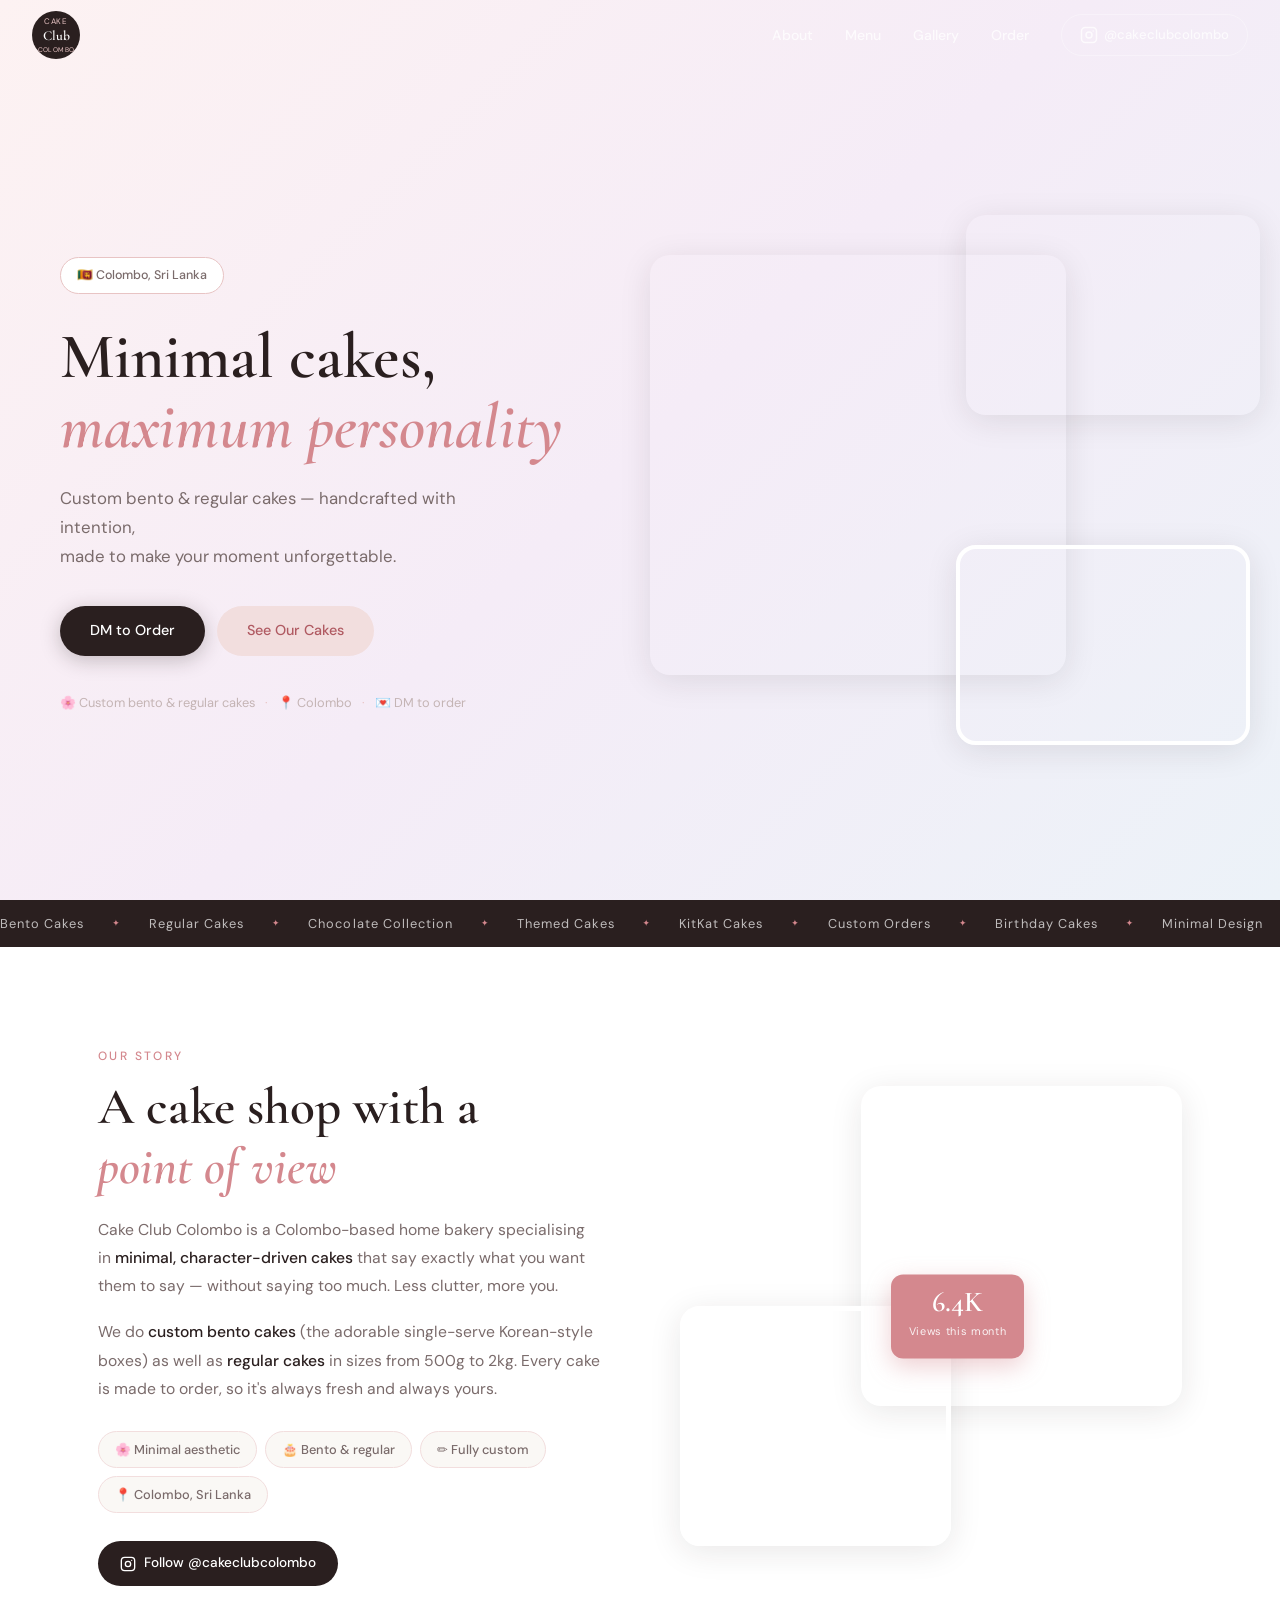
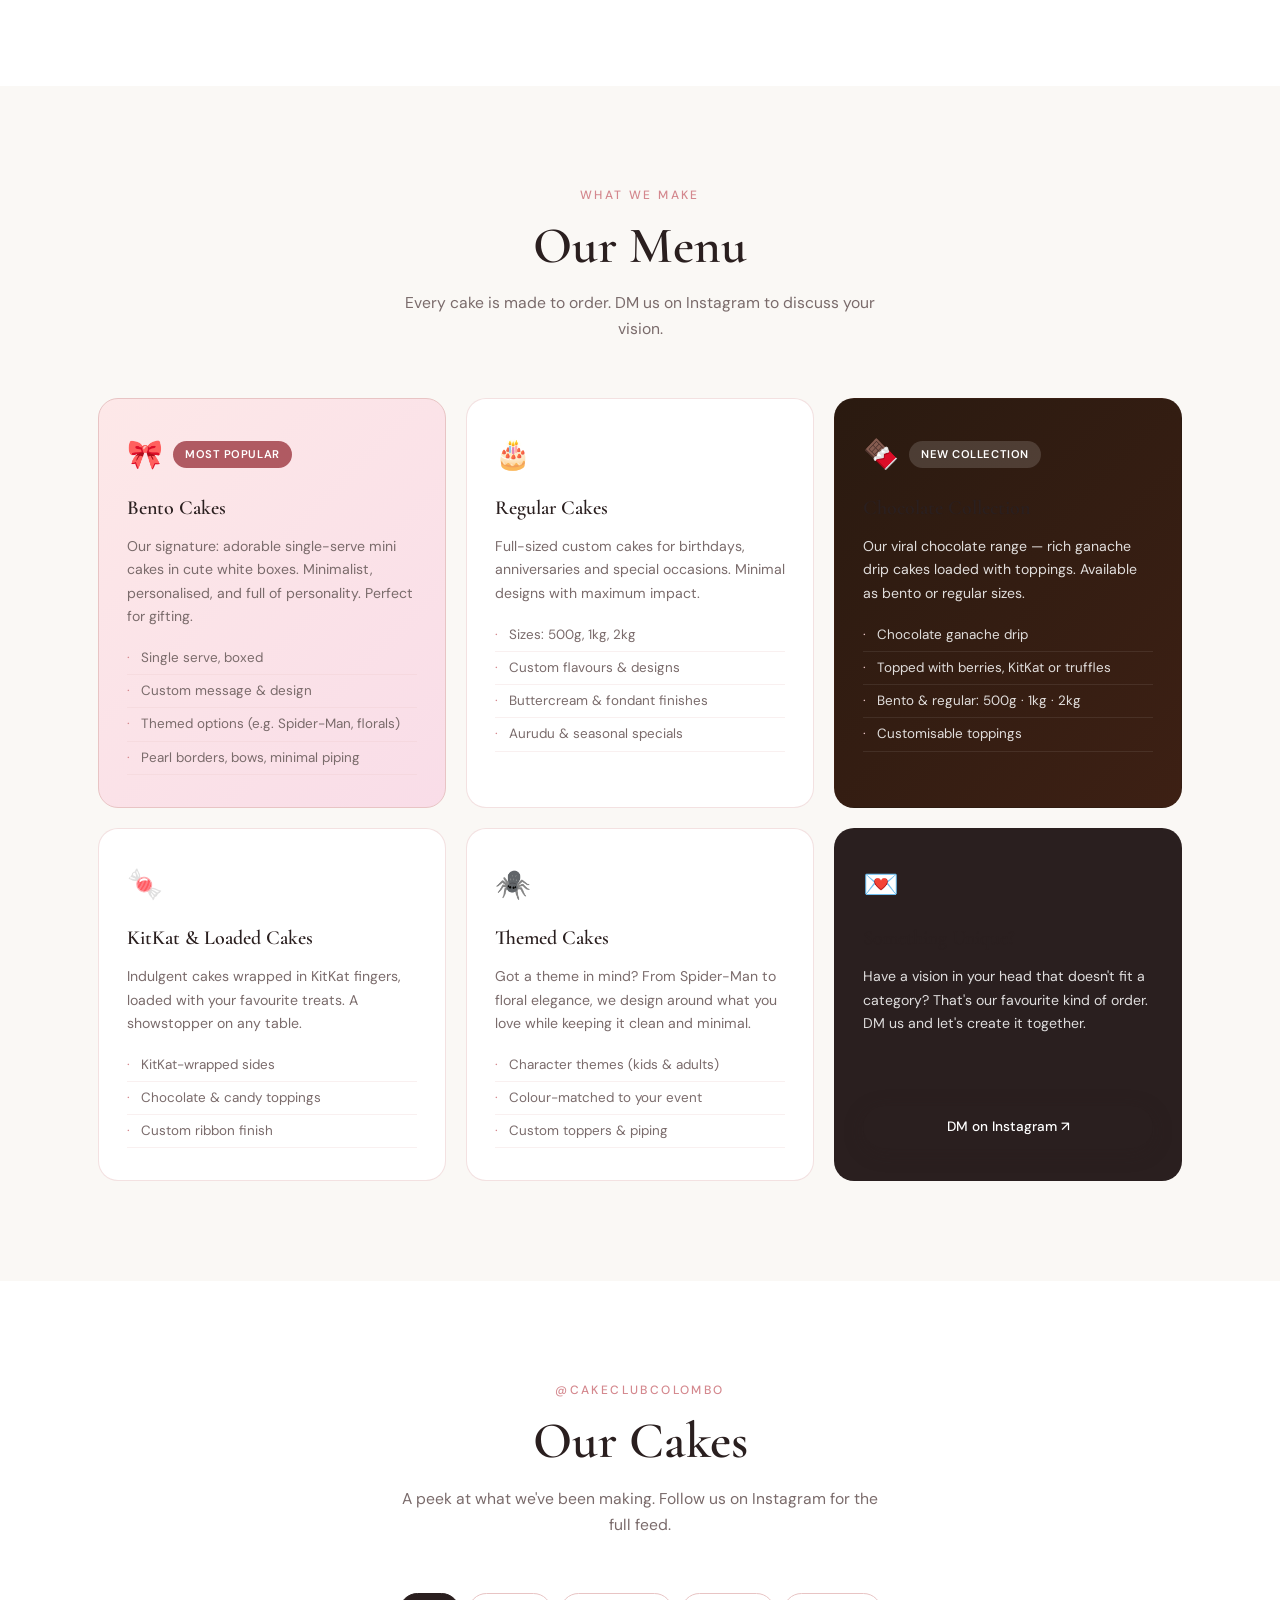
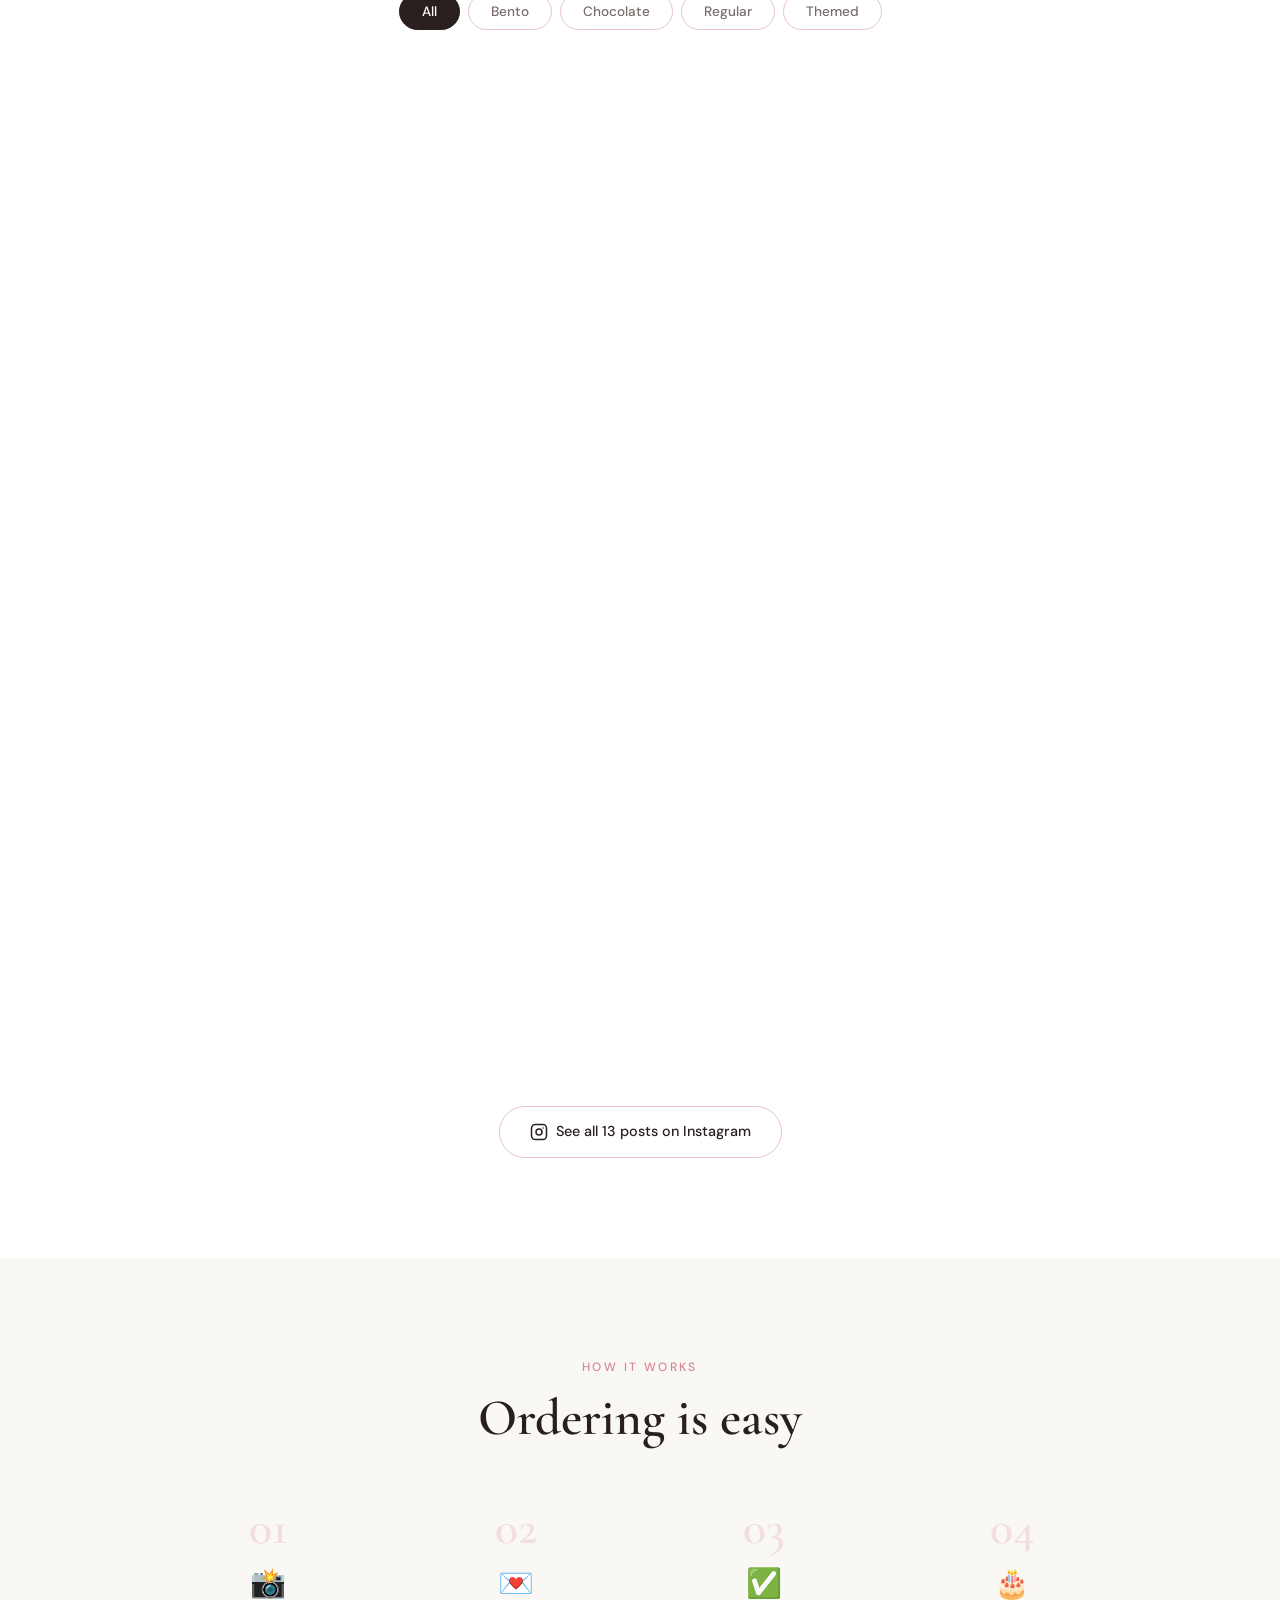
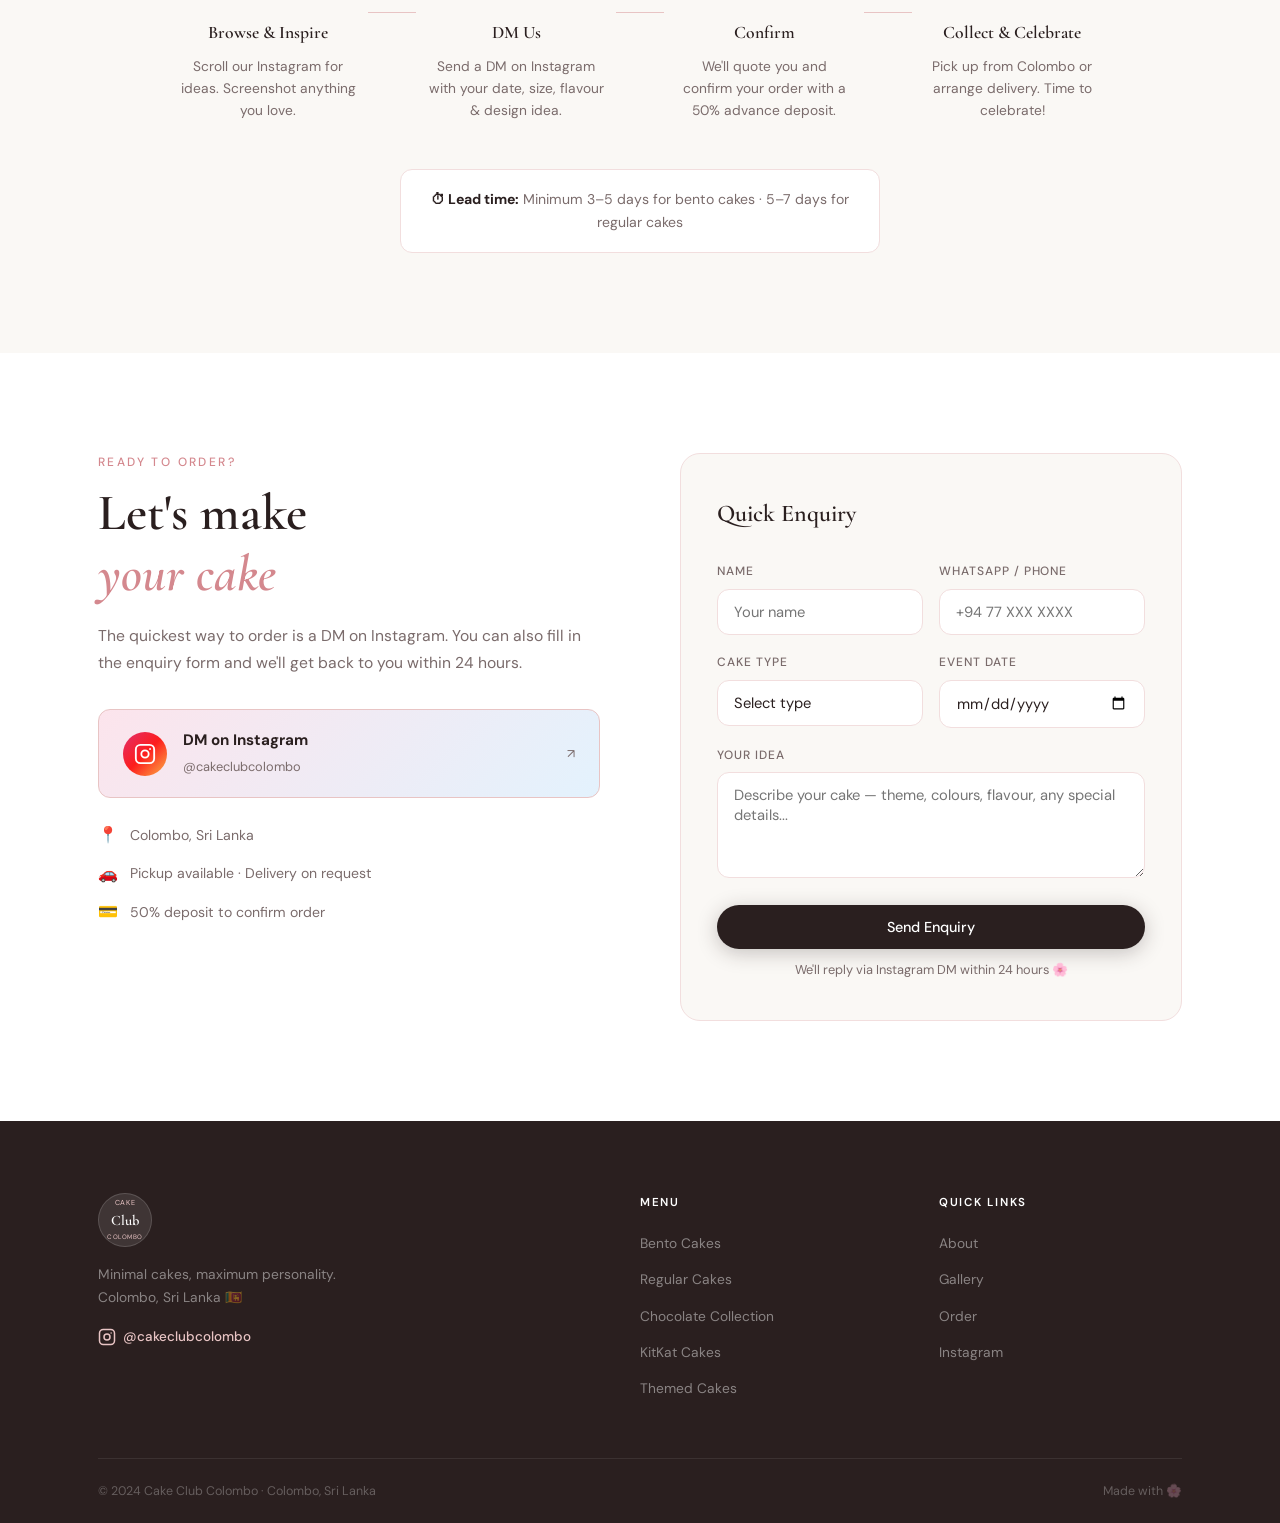
==== commit 2c13d2a0: "Redesign with real Cake Club Colombo brand content Updated to match @cakeclubcolombo Instagram: - Br" ====
--- a/index.html
+++ b/index.html
@@ -3,11 +3,12 @@
 <head>
   <meta charset="UTF-8" />
   <meta name="viewport" content="width=device-width, initial-scale=1.0" />
-  <title>Cake Club Colombo</title>
+  <title>Cake Club Colombo — Minimal Cakes, Maximum Personality</title>
+  <meta name="description" content="Custom bento & regular cakes. Minimal cakes, maximum personality. DM to order. Colombo, Sri Lanka." />
   <link rel="stylesheet" href="styles.css" />
   <link rel="preconnect" href="https://fonts.googleapis.com" />
   <link rel="preconnect" href="https://fonts.gstatic.com" crossorigin />
-  <link href="https://fonts.googleapis.com/css2?family=Playfair+Display:ital,wght@0,400;0,600;0,700;1,400&family=DM+Sans:wght@300;400;500&display=swap" rel="stylesheet" />
+  <link href="https://fonts.googleapis.com/css2?family=Cormorant+Garamond:ital,wght@0,400;0,500;0,600;1,400;1,600&family=DM+Sans:opsz,wght@9..40,300;9..40,400;9..40,500&display=swap" rel="stylesheet" />
 </head>
 <body>
 
@@ -15,15 +16,22 @@
   <nav class="nav" id="nav">
     <div class="nav__inner">
       <a href="#" class="nav__logo">
-        <span class="nav__logo-icon">🎂</span>
-        <span>Cake Club <em>Colombo</em></span>
+        <div class="nav__logo-circle">
+          <span class="logo-top">Cake</span>
+          <span class="logo-mid">Club</span>
+          <span class="logo-bot">Colombo</span>
+        </div>
       </a>
       <ul class="nav__links">
         <li><a href="#about">About</a></li>
         <li><a href="#menu">Menu</a></li>
         <li><a href="#gallery">Gallery</a></li>
-        <li><a href="#order" class="nav__cta">Order Now</a></li>
+        <li><a href="#order">Order</a></li>
       </ul>
+      <a href="https://www.instagram.com/cakeclubcolombo" target="_blank" rel="noopener" class="nav__ig">
+        <svg width="18" height="18" viewBox="0 0 24 24" fill="none" stroke="currentColor" stroke-width="2"><rect x="2" y="2" width="20" height="20" rx="5"/><circle cx="12" cy="12" r="4"/><circle cx="17.5" cy="6.5" r="1" fill="currentColor" stroke="none"/></svg>
+        @cakeclubcolombo
+      </a>
       <button class="nav__hamburger" id="hamburger" aria-label="Toggle menu">
         <span></span><span></span><span></span>
       </button>
@@ -32,52 +40,65 @@
       <li><a href="#about">About</a></li>
       <li><a href="#menu">Menu</a></li>
       <li><a href="#gallery">Gallery</a></li>
-      <li><a href="#order">Order Now</a></li>
+      <li><a href="#order">Order</a></li>
     </ul>
   </nav>
 
   <!-- HERO -->
   <section class="hero" id="home">
-    <div class="hero__bg"></div>
     <div class="hero__content">
-      <p class="hero__eyebrow">Handcrafted with love · Colombo, Sri Lanka</p>
+      <div class="hero__pill">🇱🇰 Colombo, Sri Lanka</div>
       <h1 class="hero__title">
-        Every slice tells<br /><em>a sweet story</em>
+        Minimal cakes,<br /><em>maximum personality</em>
       </h1>
       <p class="hero__sub">
-        Custom cakes, dreamy desserts &amp; edible art — made just for your most
-        special moments.
+        Custom bento &amp; regular cakes — handcrafted with intention,<br class="hide-sm" />
+        made to make your moment unforgettable.
       </p>
       <div class="hero__actions">
-        <a href="#order" class="btn btn--primary">Order Your Cake</a>
-        <a href="#menu" class="btn btn--ghost">Explore Menu</a>
-      </div>
-    </div>
-    <div class="hero__scroll">
-      <span>Scroll</span>
-      <div class="hero__scroll-line"></div>
+        <a href="#order" class="btn btn--dark">DM to Order</a>
+        <a href="#gallery" class="btn btn--soft">See Our Cakes</a>
+      </div>
+      <div class="hero__social-proof">
+        <span>🌸 Custom bento &amp; regular cakes</span>
+        <span class="dot">·</span>
+        <span>📍 Colombo</span>
+        <span class="dot">·</span>
+        <span>💌 DM to order</span>
+      </div>
+    </div>
+    <div class="hero__image-col">
+      <div class="hero__img hero__img--main">
+        <div class="hero__img-inner hero__img-inner--1"></div>
+      </div>
+      <div class="hero__img hero__img--sm hero__img--a">
+        <div class="hero__img-inner hero__img-inner--2"></div>
+      </div>
+      <div class="hero__img hero__img--sm hero__img--b">
+        <div class="hero__img-inner hero__img-inner--3"></div>
+      </div>
     </div>
   </section>
 
   <!-- MARQUEE STRIP -->
   <div class="marquee">
     <div class="marquee__track">
-      <span>Custom Birthday Cakes</span><span class="dot">✦</span>
-      <span>Wedding Cakes</span><span class="dot">✦</span>
-      <span>Celebration Cakes</span><span class="dot">✦</span>
-      <span>Dessert Boxes</span><span class="dot">✦</span>
-      <span>Cupcakes</span><span class="dot">✦</span>
-      <span>Brownies</span><span class="dot">✦</span>
-      <span>Macarons</span><span class="dot">✦</span>
-      <span>Cake Jars</span><span class="dot">✦</span>
-      <span>Custom Birthday Cakes</span><span class="dot">✦</span>
-      <span>Wedding Cakes</span><span class="dot">✦</span>
-      <span>Celebration Cakes</span><span class="dot">✦</span>
-      <span>Dessert Boxes</span><span class="dot">✦</span>
-      <span>Cupcakes</span><span class="dot">✦</span>
-      <span>Brownies</span><span class="dot">✦</span>
-      <span>Macarons</span><span class="dot">✦</span>
-      <span>Cake Jars</span><span class="dot">✦</span>
+      <span>Bento Cakes</span><span class="dot">✦</span>
+      <span>Regular Cakes</span><span class="dot">✦</span>
+      <span>Chocolate Collection</span><span class="dot">✦</span>
+      <span>Themed Cakes</span><span class="dot">✦</span>
+      <span>KitKat Cakes</span><span class="dot">✦</span>
+      <span>Custom Orders</span><span class="dot">✦</span>
+      <span>Birthday Cakes</span><span class="dot">✦</span>
+      <span>Minimal Design</span><span class="dot">✦</span>
+      <span>Bento Cakes</span><span class="dot">✦</span>
+      <span>Regular Cakes</span><span class="dot">✦</span>
+      <span>Chocolate Collection</span><span class="dot">✦</span>
+      <span>Themed Cakes</span><span class="dot">✦</span>
+      <span>KitKat Cakes</span><span class="dot">✦</span>
+      <span>Custom Orders</span><span class="dot">✦</span>
+      <span>Birthday Cakes</span><span class="dot">✦</span>
+      <span>Minimal Design</span><span class="dot">✦</span>
     </div>
   </div>
 
@@ -85,46 +106,37 @@
   <section class="about section" id="about">
     <div class="container">
       <div class="about__grid">
-        <div class="about__visual">
-          <div class="about__card about__card--1">
-            <div class="about__card-img about__card-img--1"></div>
-          </div>
-          <div class="about__card about__card--2">
-            <div class="about__card-img about__card-img--2"></div>
-          </div>
-          <div class="about__badge">
-            <span class="about__badge-num">500+</span>
-            <span class="about__badge-label">Happy Customers</span>
-          </div>
-        </div>
         <div class="about__text">
           <p class="section__eyebrow">Our Story</p>
-          <h2 class="section__title">Born from passion,<br />baked with heart</h2>
+          <h2 class="section__title">A cake shop with a<br /><em>point of view</em></h2>
           <p class="about__body">
-            Cake Club Colombo is a home-based artisan bakery nestled in the heart of
-            Colombo, Sri Lanka. We believe every celebration deserves a cake as unique
-            as the person you're celebrating — crafted with premium ingredients,
-            obsessive attention to detail, and a whole lot of love.
+            Cake Club Colombo is a Colombo-based home bakery specialising in
+            <strong>minimal, character-driven cakes</strong> that say exactly what you
+            want them to say — without saying too much. Less clutter, more you.
           </p>
           <p class="about__body">
-            From intimate birthday cakes to grand wedding centrepieces, each creation
-            is fully customised to your vision. Follow our journey on Instagram
-            <a href="https://www.instagram.com/cakeclubcolombo" target="_blank" rel="noopener" class="inline-link">@cakeclubcolombo</a>
-            for daily sweet inspiration.
-          </p>
-          <div class="about__stats">
-            <div class="stat">
-              <span class="stat__num">100%</span>
-              <span class="stat__label">Custom Orders</span>
-            </div>
-            <div class="stat">
-              <span class="stat__num">Fresh</span>
-              <span class="stat__label">Daily Bakes</span>
-            </div>
-            <div class="stat">
-              <span class="stat__num">LK</span>
-              <span class="stat__label">Island-wide Delivery</span>
-            </div>
+            We do <strong>custom bento cakes</strong> (the adorable single-serve
+            Korean-style boxes) as well as <strong>regular cakes</strong> in sizes
+            from 500g to 2kg. Every cake is made to order, so it's always fresh and
+            always yours.
+          </p>
+          <div class="about__tags">
+            <span>🌸 Minimal aesthetic</span>
+            <span>🎂 Bento &amp; regular</span>
+            <span>✏️ Fully custom</span>
+            <span>📍 Colombo, Sri Lanka</span>
+          </div>
+          <a href="https://www.instagram.com/cakeclubcolombo" target="_blank" rel="noopener" class="about__ig-link">
+            <svg width="16" height="16" viewBox="0 0 24 24" fill="none" stroke="currentColor" stroke-width="2"><rect x="2" y="2" width="20" height="20" rx="5"/><circle cx="12" cy="12" r="4"/><circle cx="17.5" cy="6.5" r="1" fill="currentColor" stroke="none"/></svg>
+            Follow @cakeclubcolombo
+          </a>
+        </div>
+        <div class="about__visual">
+          <div class="about__photo about__photo--1"></div>
+          <div class="about__photo about__photo--2"></div>
+          <div class="about__stat-card">
+            <span class="stat-big">6.4K</span>
+            <span class="stat-label">Views this month</span>
           </div>
         </div>
       </div>
@@ -135,214 +147,247 @@
   <section class="menu section" id="menu">
     <div class="container">
       <div class="section__header">
-        <p class="section__eyebrow">What We Bake</p>
-        <h2 class="section__title">Our Specialties</h2>
+        <p class="section__eyebrow">What We Make</p>
+        <h2 class="section__title">Our Menu</h2>
+        <p class="section__sub">Every cake is made to order. DM us on Instagram to discuss your vision.</p>
       </div>
       <div class="menu__grid">
 
+        <!-- Bento Cakes -->
+        <div class="menu-card menu-card--featured">
+          <div class="menu-card__top">
+            <span class="menu-card__icon">🎀</span>
+            <span class="menu-card__badge">Most Popular</span>
+          </div>
+          <h3 class="menu-card__title">Bento Cakes</h3>
+          <p class="menu-card__desc">
+            Our signature: adorable single-serve mini cakes in cute white boxes.
+            Minimalist, personalised, and full of personality. Perfect for gifting.
+          </p>
+          <ul class="menu-card__list">
+            <li>Single serve, boxed</li>
+            <li>Custom message &amp; design</li>
+            <li>Themed options (e.g. Spider-Man, florals)</li>
+            <li>Pearl borders, bows, minimal piping</li>
+          </ul>
+        </div>
+
+        <!-- Regular Cakes -->
         <div class="menu-card">
-          <div class="menu-card__emoji">🎂</div>
-          <h3 class="menu-card__title">Custom Cakes</h3>
+          <div class="menu-card__top">
+            <span class="menu-card__icon">🎂</span>
+          </div>
+          <h3 class="menu-card__title">Regular Cakes</h3>
           <p class="menu-card__desc">
-            Fully personalised tiered cakes for birthdays, anniversaries, graduations
-            and every milestone worth celebrating.
-          </p>
-          <span class="menu-card__tag">From LKR 3,500</span>
-        </div>
-
-        <div class="menu-card menu-card--featured">
-          <div class="menu-card__emoji">💍</div>
-          <h3 class="menu-card__title">Wedding Cakes</h3>
+            Full-sized custom cakes for birthdays, anniversaries and special
+            occasions. Minimal designs with maximum impact.
+          </p>
+          <ul class="menu-card__list">
+            <li>Sizes: 500g, 1kg, 2kg</li>
+            <li>Custom flavours &amp; designs</li>
+            <li>Buttercream &amp; fondant finishes</li>
+            <li>Aurudu &amp; seasonal specials</li>
+          </ul>
+        </div>
+
+        <!-- Chocolate Collection -->
+        <div class="menu-card menu-card--choc">
+          <div class="menu-card__top">
+            <span class="menu-card__icon">🍫</span>
+            <span class="menu-card__badge menu-card__badge--dark">New Collection</span>
+          </div>
+          <h3 class="menu-card__title">Chocolate Collection</h3>
           <p class="menu-card__desc">
-            Elegant multi-tier masterpieces with fresh florals, fondant sculpting and
-            sugar artistry tailored to your wedding theme.
-          </p>
-          <span class="menu-card__tag">Custom Quote</span>
-        </div>
-
+            Our viral chocolate range — rich ganache drip cakes loaded with
+            toppings. Available as bento or regular sizes.
+          </p>
+          <ul class="menu-card__list">
+            <li>Chocolate ganache drip</li>
+            <li>Topped with berries, KitKat or truffles</li>
+            <li>Bento &amp; regular: 500g · 1kg · 2kg</li>
+            <li>Customisable toppings</li>
+          </ul>
+        </div>
+
+        <!-- KitKat Cake -->
         <div class="menu-card">
-          <div class="menu-card__emoji">🧁</div>
-          <h3 class="menu-card__title">Cupcakes</h3>
+          <div class="menu-card__top">
+            <span class="menu-card__icon">🍬</span>
+          </div>
+          <h3 class="menu-card__title">KitKat &amp; Loaded Cakes</h3>
           <p class="menu-card__desc">
-            Moist, fluffy cupcakes with buttercream swirls — available in boxes of 6,
-            12 or 24 with custom toppers.
-          </p>
-          <span class="menu-card__tag">From LKR 1,800 / box</span>
-        </div>
-
+            Indulgent cakes wrapped in KitKat fingers, loaded with your
+            favourite treats. A showstopper on any table.
+          </p>
+          <ul class="menu-card__list">
+            <li>KitKat-wrapped sides</li>
+            <li>Chocolate &amp; candy toppings</li>
+            <li>Custom ribbon finish</li>
+          </ul>
+        </div>
+
+        <!-- Themed Cakes -->
         <div class="menu-card">
-          <div class="menu-card__emoji">🍫</div>
-          <h3 class="menu-card__title">Brownies &amp; Blondies</h3>
+          <div class="menu-card__top">
+            <span class="menu-card__icon">🕷️</span>
+          </div>
+          <h3 class="menu-card__title">Themed Cakes</h3>
           <p class="menu-card__desc">
-            Fudgy, rich chocolate brownies and golden blondies — perfect as gifts or
-            as a treat-yourself moment.
-          </p>
-          <span class="menu-card__tag">From LKR 1,200 / box</span>
-        </div>
-
-        <div class="menu-card">
-          <div class="menu-card__emoji">🎀</div>
-          <h3 class="menu-card__title">Dessert Boxes</h3>
+            Got a theme in mind? From Spider-Man to floral elegance, we design
+            around what you love while keeping it clean and minimal.
+          </p>
+          <ul class="menu-card__list">
+            <li>Character themes (kids &amp; adults)</li>
+            <li>Colour-matched to your event</li>
+            <li>Custom toppers &amp; piping</li>
+          </ul>
+        </div>
+
+        <!-- Custom / DM -->
+        <div class="menu-card menu-card--cta">
+          <div class="menu-card__top">
+            <span class="menu-card__icon">💌</span>
+          </div>
+          <h3 class="menu-card__title">Something Unique?</h3>
           <p class="menu-card__desc">
-            Curated sweet collections in a gift box — ideal for gifting, hampers and
-            corporate events.
-          </p>
-          <span class="menu-card__tag">From LKR 2,500</span>
-        </div>
-
-        <div class="menu-card">
-          <div class="menu-card__emoji">🍰</div>
-          <h3 class="menu-card__title">Cake Jars &amp; Cups</h3>
-          <p class="menu-card__desc">
-            Layered cake-in-a-jar creations in flavours like Red Velvet, Lotus
-            Biscoff, Oreo and Mango Mousse.
-          </p>
-          <span class="menu-card__tag">From LKR 450 each</span>
+            Have a vision in your head that doesn't fit a category? That's our
+            favourite kind of order. DM us and let's create it together.
+          </p>
+          <a href="https://www.instagram.com/cakeclubcolombo" target="_blank" rel="noopener" class="btn btn--dark btn--sm">
+            DM on Instagram ↗
+          </a>
         </div>
 
       </div>
     </div>
   </section>
 
-  <!-- FLAVOURS -->
-  <section class="flavours section">
-    <div class="container">
-      <div class="section__header">
-        <p class="section__eyebrow">Taste the difference</p>
-        <h2 class="section__title">Popular Flavours</h2>
-      </div>
-      <div class="flavours__grid">
-        <div class="flavour-pill">🍓 Strawberry Cream</div>
-        <div class="flavour-pill">🍫 Dark Chocolate Ganache</div>
-        <div class="flavour-pill">🍋 Lemon Drizzle</div>
-        <div class="flavour-pill">🌹 Rose &amp; Pistachio</div>
-        <div class="flavour-pill">🍪 Lotus Biscoff</div>
-        <div class="flavour-pill">🍰 Red Velvet</div>
-        <div class="flavour-pill">🥭 Mango Mousse</div>
-        <div class="flavour-pill">🍬 Vanilla Bean</div>
-        <div class="flavour-pill">🍑 Peaches &amp; Cream</div>
-        <div class="flavour-pill">☕ Coffee Caramel</div>
-        <div class="flavour-pill">🍊 Orange Chiffon</div>
-        <div class="flavour-pill">🖤 Oreo Cookies &amp; Cream</div>
-      </div>
-    </div>
-  </section>
-
-  <!-- GALLERY / INSTAGRAM -->
+  <!-- GALLERY -->
   <section class="gallery section" id="gallery">
     <div class="container">
       <div class="section__header">
         <p class="section__eyebrow">@cakeclubcolombo</p>
-        <h2 class="section__title">Follow Our Sweet Journey</h2>
-        <p class="gallery__sub">
-          See our latest creations on Instagram
-        </p>
-      </div>
+        <h2 class="section__title">Our Cakes</h2>
+        <p class="section__sub">A peek at what we've been making. Follow us on Instagram for the full feed.</p>
+      </div>
+
+      <!-- Category tabs -->
+      <div class="gallery__tabs">
+        <button class="tab active" data-filter="all">All</button>
+        <button class="tab" data-filter="bento">Bento</button>
+        <button class="tab" data-filter="choc">Chocolate</button>
+        <button class="tab" data-filter="regular">Regular</button>
+        <button class="tab" data-filter="themed">Themed</button>
+      </div>
+
       <div class="gallery__grid">
-        <a href="https://www.instagram.com/cakeclubcolombo" target="_blank" rel="noopener" class="gallery__item gallery__item--1">
-          <div class="gallery__overlay"><span>View on Instagram ↗</span></div>
-        </a>
-        <a href="https://www.instagram.com/cakeclubcolombo" target="_blank" rel="noopener" class="gallery__item gallery__item--2">
-          <div class="gallery__overlay"><span>View on Instagram ↗</span></div>
-        </a>
-        <a href="https://www.instagram.com/cakeclubcolombo" target="_blank" rel="noopener" class="gallery__item gallery__item--3">
-          <div class="gallery__overlay"><span>View on Instagram ↗</span></div>
-        </a>
-        <a href="https://www.instagram.com/cakeclubcolombo" target="_blank" rel="noopener" class="gallery__item gallery__item--4">
-          <div class="gallery__overlay"><span>View on Instagram ↗</span></div>
-        </a>
-        <a href="https://www.instagram.com/cakeclubcolombo" target="_blank" rel="noopener" class="gallery__item gallery__item--5">
-          <div class="gallery__overlay"><span>View on Instagram ↗</span></div>
-        </a>
-        <a href="https://www.instagram.com/cakeclubcolombo" target="_blank" rel="noopener" class="gallery__item gallery__item--6">
-          <div class="gallery__overlay"><span>View on Instagram ↗</span></div>
-        </a>
-      </div>
+
+        <!-- Row 1 -->
+        <a href="https://www.instagram.com/cakeclubcolombo" target="_blank" rel="noopener"
+           class="gallery__item gallery__item--tall" data-cat="regular choc">
+          <div class="gallery__img" style="background-image:url('https://images.unsplash.com/photo-1578985545062-69928b1d9587?w=800&auto=format&fit=crop')"></div>
+          <div class="gallery__overlay"><span>Chocolate Drip Cake</span></div>
+        </a>
+
+        <a href="https://www.instagram.com/cakeclubcolombo" target="_blank" rel="noopener"
+           class="gallery__item" data-cat="bento">
+          <div class="gallery__img" style="background-image:url('https://images.unsplash.com/photo-1562440499-64c9a111f713?w=600&auto=format&fit=crop')"></div>
+          <div class="gallery__overlay"><span>Bento Cake</span></div>
+        </a>
+
+        <a href="https://www.instagram.com/cakeclubcolombo" target="_blank" rel="noopener"
+           class="gallery__item" data-cat="bento">
+          <div class="gallery__img" style="background-image:url('https://images.unsplash.com/photo-1535141192574-5d4897c12636?w=600&auto=format&fit=crop')"></div>
+          <div class="gallery__overlay"><span>Pink Bento Cake</span></div>
+        </a>
+
+        <!-- Row 2 -->
+        <a href="https://www.instagram.com/cakeclubcolombo" target="_blank" rel="noopener"
+           class="gallery__item" data-cat="regular">
+          <div class="gallery__img" style="background-image:url('https://images.unsplash.com/photo-1563729784474-d77dbb933a9e?w=600&auto=format&fit=crop')"></div>
+          <div class="gallery__overlay"><span>Strawberry Cream Cake</span></div>
+        </a>
+
+        <a href="https://www.instagram.com/cakeclubcolombo" target="_blank" rel="noopener"
+           class="gallery__item gallery__item--tall" data-cat="choc themed">
+          <div class="gallery__img" style="background-image:url('https://images.unsplash.com/photo-1611293388250-580b08c4a145?w=800&auto=format&fit=crop')"></div>
+          <div class="gallery__overlay"><span>KitKat Chocolate Cake</span></div>
+        </a>
+
+        <a href="https://www.instagram.com/cakeclubcolombo" target="_blank" rel="noopener"
+           class="gallery__item" data-cat="bento">
+          <div class="gallery__img" style="background-image:url('https://images.unsplash.com/photo-1558618666-fcd25c85cd64?w=600&auto=format&fit=crop')"></div>
+          <div class="gallery__overlay"><span>Blue Birthday Bento</span></div>
+        </a>
+
+        <!-- Row 3 -->
+        <a href="https://www.instagram.com/cakeclubcolombo" target="_blank" rel="noopener"
+           class="gallery__item" data-cat="bento regular">
+          <div class="gallery__img" style="background-image:url('https://images.unsplash.com/photo-1571115177098-24ec42ed204d?w=600&auto=format&fit=crop')"></div>
+          <div class="gallery__overlay"><span>Minimal Pearl Cake</span></div>
+        </a>
+
+        <a href="https://www.instagram.com/cakeclubcolombo" target="_blank" rel="noopener"
+           class="gallery__item" data-cat="regular">
+          <div class="gallery__img" style="background-image:url('https://images.unsplash.com/photo-1549312782-9b6240f5e1c7?w=600&auto=format&fit=crop')"></div>
+          <div class="gallery__overlay"><span>Custom Birthday Cake</span></div>
+        </a>
+
+        <a href="https://www.instagram.com/cakeclubcolombo" target="_blank" rel="noopener"
+           class="gallery__item" data-cat="themed">
+          <div class="gallery__img" style="background-image:url('https://images.unsplash.com/photo-1559620192-032c4bc4674e?w=600&auto=format&fit=crop')"></div>
+          <div class="gallery__overlay"><span>Themed Cake</span></div>
+        </a>
+
+      </div>
+
       <div class="gallery__cta">
         <a href="https://www.instagram.com/cakeclubcolombo" target="_blank" rel="noopener" class="btn btn--outline">
-          <svg width="20" height="20" viewBox="0 0 24 24" fill="none" stroke="currentColor" stroke-width="2"><rect x="2" y="2" width="20" height="20" rx="5"/><circle cx="12" cy="12" r="4"/><circle cx="17.5" cy="6.5" r="1" fill="currentColor" stroke="none"/></svg>
-          Follow @cakeclubcolombo
+          <svg width="18" height="18" viewBox="0 0 24 24" fill="none" stroke="currentColor" stroke-width="2"><rect x="2" y="2" width="20" height="20" rx="5"/><circle cx="12" cy="12" r="4"/><circle cx="17.5" cy="6.5" r="1" fill="currentColor" stroke="none"/></svg>
+          See all 13 posts on Instagram
         </a>
       </div>
     </div>
   </section>
 
-  <!-- PROCESS -->
-  <section class="process section">
+  <!-- HOW TO ORDER -->
+  <section class="how section">
     <div class="container">
       <div class="section__header">
         <p class="section__eyebrow">How it works</p>
-        <h2 class="section__title">Your Cake in 4 Steps</h2>
-      </div>
-      <div class="process__steps">
-        <div class="step">
-          <div class="step__num">01</div>
-          <h3 class="step__title">Tell Us Your Vision</h3>
-          <p class="step__desc">DM us on Instagram or WhatsApp with your date, theme, flavour &amp; budget.</p>
-        </div>
-        <div class="step__arrow">→</div>
-        <div class="step">
-          <div class="step__num">02</div>
-          <h3 class="step__title">We Design &amp; Quote</h3>
-          <p class="step__desc">We'll send a custom design sketch and a transparent price quote within 24 hours.</p>
-        </div>
-        <div class="step__arrow">→</div>
-        <div class="step">
-          <div class="step__num">03</div>
-          <h3 class="step__title">Confirm &amp; Bake</h3>
-          <p class="step__desc">Confirm with a 50% deposit and we get baking with fresh, quality ingredients.</p>
-        </div>
-        <div class="step__arrow">→</div>
-        <div class="step">
-          <div class="step__num">04</div>
-          <h3 class="step__title">Deliver &amp; Celebrate!</h3>
-          <p class="step__desc">We deliver island-wide or you can pick up from Colombo. Time to celebrate!</p>
-        </div>
-      </div>
-    </div>
-  </section>
-
-  <!-- TESTIMONIALS -->
-  <section class="testimonials section">
-    <div class="container">
-      <div class="section__header">
-        <p class="section__eyebrow">Sweet Words</p>
-        <h2 class="section__title">What Our Customers Say</h2>
-      </div>
-      <div class="testi__grid">
-        <div class="testi-card">
-          <div class="testi-card__stars">★★★★★</div>
-          <p class="testi-card__quote">"The most beautiful cake I've ever seen! It tasted even better than it looked. My daughter's birthday was absolutely magical."</p>
-          <div class="testi-card__author">
-            <div class="testi-card__avatar">P</div>
-            <div>
-              <strong>Priya M.</strong>
-              <span>Colombo 7</span>
-            </div>
-          </div>
-        </div>
-        <div class="testi-card testi-card--accent">
-          <div class="testi-card__stars">★★★★★</div>
-          <p class="testi-card__quote">"Ordered our wedding cake and it was beyond expectations. Guests couldn't stop talking about it. Truly world-class artistry right here in Colombo!"</p>
-          <div class="testi-card__author">
-            <div class="testi-card__avatar">S</div>
-            <div>
-              <strong>Sanjay &amp; Dilini</strong>
-              <span>Newlyweds</span>
-            </div>
-          </div>
-        </div>
-        <div class="testi-card">
-          <div class="testi-card__stars">★★★★★</div>
-          <p class="testi-card__quote">"The dessert boxes are a lifesaver for gifting. So beautifully packaged and every single bite is divine. Already ordered three times!"</p>
-          <div class="testi-card__author">
-            <div class="testi-card__avatar">A</div>
-            <div>
-              <strong>Ayesha R.</strong>
-              <span>Dehiwala</span>
-            </div>
-          </div>
-        </div>
+        <h2 class="section__title">Ordering is easy</h2>
+      </div>
+      <div class="how__steps">
+        <div class="how-step">
+          <div class="how-step__num">01</div>
+          <div class="how-step__icon">📸</div>
+          <h3>Browse &amp; Inspire</h3>
+          <p>Scroll our Instagram for ideas. Screenshot anything you love.</p>
+        </div>
+        <div class="how-step__line"></div>
+        <div class="how-step">
+          <div class="how-step__num">02</div>
+          <div class="how-step__icon">💌</div>
+          <h3>DM Us</h3>
+          <p>Send a DM on Instagram with your date, size, flavour &amp; design idea.</p>
+        </div>
+        <div class="how-step__line"></div>
+        <div class="how-step">
+          <div class="how-step__num">03</div>
+          <div class="how-step__icon">✅</div>
+          <h3>Confirm</h3>
+          <p>We'll quote you and confirm your order with a 50% advance deposit.</p>
+        </div>
+        <div class="how-step__line"></div>
+        <div class="how-step">
+          <div class="how-step__num">04</div>
+          <div class="how-step__icon">🎂</div>
+          <h3>Collect &amp; Celebrate</h3>
+          <p>Pick up from Colombo or arrange delivery. Time to celebrate!</p>
+        </div>
+      </div>
+      <div class="how__note">
+        <strong>⏱ Lead time:</strong> Minimum 3–5 days for bento cakes · 5–7 days for regular cakes
       </div>
     </div>
   </section>
@@ -350,57 +395,83 @@
   <!-- ORDER / CONTACT -->
   <section class="order section" id="order">
     <div class="container">
-      <div class="order__grid">
-        <div class="order__text">
-          <p class="section__eyebrow">Get in Touch</p>
-          <h2 class="section__title">Ready to order<br />your dream cake?</h2>
+      <div class="order__inner">
+        <div class="order__left">
+          <p class="section__eyebrow">Ready to order?</p>
+          <h2 class="section__title">Let's make<br /><em>your cake</em></h2>
           <p class="order__body">
-            We take orders minimum <strong>5–7 days</strong> in advance for custom
-            cakes. For weddings, please reach out at least <strong>4–6 weeks</strong> ahead.
-          </p>
-          <div class="order__channels">
-            <a href="https://www.instagram.com/cakeclubcolombo" target="_blank" rel="noopener" class="channel-btn channel-btn--instagram">
-              <svg width="20" height="20" viewBox="0 0 24 24" fill="none" stroke="currentColor" stroke-width="2"><rect x="2" y="2" width="20" height="20" rx="5"/><circle cx="12" cy="12" r="4"/><circle cx="17.5" cy="6.5" r="1" fill="currentColor" stroke="none"/></svg>
-              DM on Instagram
+            The quickest way to order is a DM on Instagram. You can also fill
+            in the enquiry form and we'll get back to you within 24 hours.
+          </p>
+
+          <div class="order__dm">
+            <a href="https://www.instagram.com/cakeclubcolombo" target="_blank" rel="noopener" class="dm-btn">
+              <div class="dm-btn__icon">
+                <svg width="22" height="22" viewBox="0 0 24 24" fill="none" stroke="currentColor" stroke-width="2"><rect x="2" y="2" width="20" height="20" rx="5"/><circle cx="12" cy="12" r="4"/><circle cx="17.5" cy="6.5" r="1" fill="currentColor" stroke="none"/></svg>
+              </div>
+              <div>
+                <strong>DM on Instagram</strong>
+                <span>@cakeclubcolombo</span>
+              </div>
+              <span class="dm-btn__arrow">↗</span>
             </a>
-            <a href="https://wa.me/94XXXXXXXXX" target="_blank" rel="noopener" class="channel-btn channel-btn--whatsapp">
-              <svg width="20" height="20" viewBox="0 0 24 24" fill="currentColor"><path d="M17.472 14.382c-.297-.149-1.758-.867-2.03-.967-.273-.099-.471-.148-.67.15-.197.297-.767.966-.94 1.164-.173.199-.347.223-.644.075-.297-.15-1.255-.463-2.39-1.475-.883-.788-1.48-1.761-1.653-2.059-.173-.297-.018-.458.13-.606.134-.133.298-.347.446-.52.149-.174.198-.298.298-.497.099-.198.05-.371-.025-.52-.075-.149-.669-1.612-.916-2.207-.242-.579-.487-.5-.669-.51-.173-.008-.371-.01-.57-.01-.198 0-.52.074-.792.372-.272.297-1.04 1.016-1.04 2.479 0 1.462 1.065 2.875 1.213 3.074.149.198 2.096 3.2 5.077 4.487.709.306 1.262.489 1.694.625.712.227 1.36.195 1.871.118.571-.085 1.758-.719 2.006-1.413.248-.694.248-1.289.173-1.413-.074-.124-.272-.198-.57-.347m-5.421 7.403h-.004a9.87 9.87 0 01-5.031-1.378l-.361-.214-3.741.982.998-3.648-.235-.374a9.86 9.86 0 01-1.51-5.26c.001-5.45 4.436-9.884 9.888-9.884 2.64 0 5.122 1.03 6.988 2.898a9.825 9.825 0 012.893 6.994c-.003 5.45-4.437 9.884-9.885 9.884m8.413-18.297A11.815 11.815 0 0012.05 0C5.495 0 .16 5.335.157 11.892c0 2.096.547 4.142 1.588 5.945L.057 24l6.305-1.654a11.882 11.882 0 005.683 1.448h.005c6.554 0 11.89-5.335 11.893-11.893a11.821 11.821 0 00-3.48-8.413Z"/></svg>
-              WhatsApp Us
-            </a>
-          </div>
-        </div>
+          </div>
+
+          <div class="order__info">
+            <div class="info-row">
+              <span class="info-icon">📍</span>
+              <span>Colombo, Sri Lanka</span>
+            </div>
+            <div class="info-row">
+              <span class="info-icon">🚗</span>
+              <span>Pickup available · Delivery on request</span>
+            </div>
+            <div class="info-row">
+              <span class="info-icon">💳</span>
+              <span>50% deposit to confirm order</span>
+            </div>
+          </div>
+        </div>
+
         <form class="order__form" id="orderForm">
-          <h3 class="order__form-title">Quick Enquiry</h3>
+          <h3>Quick Enquiry</h3>
+          <div class="form-row">
+            <div class="form-group">
+              <label for="name">Name</label>
+              <input type="text" id="name" name="name" placeholder="Your name" required />
+            </div>
+            <div class="form-group">
+              <label for="phone">WhatsApp / Phone</label>
+              <input type="tel" id="phone" name="phone" placeholder="+94 77 XXX XXXX" required />
+            </div>
+          </div>
+          <div class="form-row">
+            <div class="form-group">
+              <label for="cakeType">Cake Type</label>
+              <select id="cakeType" name="cakeType" required>
+                <option value="" disabled selected>Select type</option>
+                <option>Bento Cake</option>
+                <option>Regular Cake (500g)</option>
+                <option>Regular Cake (1kg)</option>
+                <option>Regular Cake (2kg)</option>
+                <option>Chocolate Collection</option>
+                <option>KitKat Cake</option>
+                <option>Themed Cake</option>
+                <option>Not sure — help me decide!</option>
+              </select>
+            </div>
+            <div class="form-group">
+              <label for="date">Event Date</label>
+              <input type="date" id="date" name="date" required />
+            </div>
+          </div>
           <div class="form-group">
-            <label for="name">Your Name</label>
-            <input type="text" id="name" name="name" placeholder="Anjali Fernando" required />
-          </div>
-          <div class="form-group">
-            <label for="phone">Phone / WhatsApp</label>
-            <input type="tel" id="phone" name="phone" placeholder="+94 77 XXX XXXX" required />
-          </div>
-          <div class="form-group">
-            <label for="occasion">Occasion</label>
-            <select id="occasion" name="occasion" required>
-              <option value="" disabled selected>Select occasion</option>
-              <option>Birthday</option>
-              <option>Wedding</option>
-              <option>Anniversary</option>
-              <option>Baby Shower</option>
-              <option>Corporate</option>
-              <option>Other</option>
-            </select>
-          </div>
-          <div class="form-group">
-            <label for="date">Event Date</label>
-            <input type="date" id="date" name="date" required />
-          </div>
-          <div class="form-group">
-            <label for="message">Tell us your idea</label>
-            <textarea id="message" name="message" rows="3" placeholder="Flavour, size, theme, any special requests..."></textarea>
-          </div>
-          <button type="submit" class="btn btn--primary btn--full">Send Enquiry</button>
-          <p class="form__note">We'll get back to you within 24 hours 🎂</p>
+            <label for="message">Your Idea</label>
+            <textarea id="message" name="message" rows="4"
+              placeholder="Describe your cake — theme, colours, flavour, any special details..."></textarea>
+          </div>
+          <button type="submit" class="btn btn--dark btn--full">Send Enquiry</button>
+          <p class="form__note">We'll reply via Instagram DM within 24 hours 🌸</p>
         </form>
       </div>
     </div>
@@ -409,51 +480,42 @@
   <!-- FOOTER -->
   <footer class="footer">
     <div class="container">
-      <div class="footer__grid">
+      <div class="footer__top">
         <div class="footer__brand">
-          <a href="#" class="nav__logo">
-            <span class="nav__logo-icon">🎂</span>
-            <span>Cake Club <em>Colombo</em></span>
+          <div class="footer__logo-circle">
+            <span>Cake</span>
+            <span>Club</span>
+            <span>Colombo</span>
+          </div>
+          <p>Minimal cakes, maximum personality.<br />Colombo, Sri Lanka 🇱🇰</p>
+          <a href="https://www.instagram.com/cakeclubcolombo" target="_blank" rel="noopener" class="footer__ig">
+            <svg width="18" height="18" viewBox="0 0 24 24" fill="none" stroke="currentColor" stroke-width="2"><rect x="2" y="2" width="20" height="20" rx="5"/><circle cx="12" cy="12" r="4"/><circle cx="17.5" cy="6.5" r="1" fill="currentColor" stroke="none"/></svg>
+            @cakeclubcolombo
           </a>
-          <p class="footer__tagline">
-            Handcrafted cakes for every sweet moment.<br />Colombo, Sri Lanka.
-          </p>
-          <div class="footer__socials">
-            <a href="https://www.instagram.com/cakeclubcolombo" target="_blank" rel="noopener" aria-label="Instagram">
-              <svg width="20" height="20" viewBox="0 0 24 24" fill="none" stroke="currentColor" stroke-width="2"><rect x="2" y="2" width="20" height="20" rx="5"/><circle cx="12" cy="12" r="4"/><circle cx="17.5" cy="6.5" r="1" fill="currentColor" stroke="none"/></svg>
-            </a>
-          </div>
+        </div>
+        <div class="footer__links">
+          <h4>Menu</h4>
+          <ul>
+            <li><a href="#menu">Bento Cakes</a></li>
+            <li><a href="#menu">Regular Cakes</a></li>
+            <li><a href="#menu">Chocolate Collection</a></li>
+            <li><a href="#menu">KitKat Cakes</a></li>
+            <li><a href="#menu">Themed Cakes</a></li>
+          </ul>
         </div>
         <div class="footer__links">
           <h4>Quick Links</h4>
           <ul>
-            <li><a href="#about">About Us</a></li>
-            <li><a href="#menu">Menu</a></li>
+            <li><a href="#about">About</a></li>
             <li><a href="#gallery">Gallery</a></li>
             <li><a href="#order">Order</a></li>
-          </ul>
-        </div>
-        <div class="footer__links">
-          <h4>Specialties</h4>
-          <ul>
-            <li><a href="#menu">Custom Cakes</a></li>
-            <li><a href="#menu">Wedding Cakes</a></li>
-            <li><a href="#menu">Cupcakes</a></li>
-            <li><a href="#menu">Dessert Boxes</a></li>
-          </ul>
-        </div>
-        <div class="footer__contact">
-          <h4>Find Us</h4>
-          <p>Colombo, Sri Lanka</p>
-          <p>Island-wide delivery available</p>
-          <a href="https://www.instagram.com/cakeclubcolombo" target="_blank" rel="noopener" class="footer__ig">
-            @cakeclubcolombo
-          </a>
+            <li><a href="https://www.instagram.com/cakeclubcolombo" target="_blank" rel="noopener">Instagram</a></li>
+          </ul>
         </div>
       </div>
       <div class="footer__bottom">
-        <p>&copy; 2024 Cake Club Colombo. All rights reserved.</p>
-        <p>Made with 🤍 in Colombo</p>
+        <p>&copy; 2024 Cake Club Colombo · Colombo, Sri Lanka</p>
+        <p>Made with 🌸</p>
       </div>
     </div>
   </footer>
--- a/styles.css
+++ b/styles.css
@@ -1,176 +1,191 @@
 /* ============================================================
    CAKE CLUB COLOMBO — Stylesheet
+   Brand: Minimal cakes, maximum personality
+   Palette: Soft rose, powder blue, ivory, warm whites
    ============================================================ */
 
 /* ---------- RESET & BASE ---------- */
 *, *::before, *::after { box-sizing: border-box; margin: 0; padding: 0; }
 
 :root {
-  --cream:   #fdf8f2;
-  --blush:   #f5c6c6;
-  --rose:    #d9848a;
-  --deep:    #8b3a3a;
-  --brown:   #4a2c2a;
-  --mocha:   #7c4f3a;
-  --gold:    #c9994c;
-  --text:    #2e1a1a;
-  --muted:   #7a6060;
-  --white:   #ffffff;
-  --shadow:  0 4px 24px rgba(74,44,42,.10);
-  --radius:  16px;
-  --radius-sm: 10px;
-  --transition: .3s ease;
-  --font-serif: 'Playfair Display', Georgia, serif;
+  --ivory:      #faf8f5;
+  --soft-rose:  #f2dede;
+  --blush:      #e8c4c4;
+  --rose:       #d4888e;
+  --deep-rose:  #b05a62;
+  --powder-blue:#dce8f0;
+  --blue-mid:   #a8c4d4;
+  --text:       #2a1f1f;
+  --muted:      #7a6b6b;
+  --light-muted:#c4b4b4;
+  --white:      #ffffff;
+  --choc:       #3d2014;
+  --choc-mid:   #7b3f2a;
+  --shadow-sm:  0 2px 12px rgba(42,31,31,.07);
+  --shadow:     0 6px 32px rgba(42,31,31,.10);
+  --radius:     20px;
+  --radius-sm:  12px;
+  --tr:         .3s ease;
+  --font-serif: 'Cormorant Garamond', Georgia, serif;
   --font-sans:  'DM Sans', system-ui, sans-serif;
 }
 
 html { scroll-behavior: smooth; }
-
 body {
   font-family: var(--font-sans);
-  background: var(--cream);
+  background: var(--ivory);
   color: var(--text);
-  line-height: 1.6;
+  line-height: 1.65;
   overflow-x: hidden;
 }
-
-img { display: block; max-width: 100%; }
 a { text-decoration: none; color: inherit; }
 ul { list-style: none; }
+img { display: block; max-width: 100%; }
 
 .container {
-  width: min(1160px, 100%);
+  width: min(1140px, 100%);
   margin-inline: auto;
-  padding-inline: 24px;
-}
-
-.section { padding-block: 96px; }
+  padding-inline: 28px;
+}
+
+.section { padding-block: 100px; }
+.hide-sm { display: none; }
+
+@media (min-width: 768px) { .hide-sm { display: inline; } }
 
 /* ---------- TYPOGRAPHY ---------- */
 .section__eyebrow {
-  font-family: var(--font-sans);
-  font-size: .8rem;
-  font-weight: 500;
-  letter-spacing: .18em;
+  font-size: .75rem;
+  font-weight: 500;
+  letter-spacing: .2em;
   text-transform: uppercase;
   color: var(--rose);
-  margin-bottom: 12px;
-}
-
+  margin-bottom: 10px;
+}
 .section__title {
   font-family: var(--font-serif);
-  font-size: clamp(2rem, 4vw, 3rem);
-  line-height: 1.2;
-  color: var(--brown);
-}
-
-.section__header {
-  text-align: center;
-  margin-bottom: 60px;
-}
+  font-size: clamp(2.2rem, 4vw, 3.2rem);
+  font-weight: 600;
+  line-height: 1.18;
+  color: var(--text);
+}
+.section__title em { font-style: italic; color: var(--rose); }
+.section__sub {
+  margin-top: 14px;
+  color: var(--muted);
+  font-size: .98rem;
+  max-width: 480px;
+  margin-inline: auto;
+}
+.section__header { text-align: center; margin-bottom: 56px; }
 
 /* ---------- BUTTONS ---------- */
 .btn {
   display: inline-flex;
   align-items: center;
+  justify-content: center;
   gap: 8px;
-  padding: 14px 32px;
+  padding: 13px 30px;
   border-radius: 50px;
   font-family: var(--font-sans);
-  font-size: .95rem;
+  font-size: .9rem;
   font-weight: 500;
   cursor: pointer;
   border: none;
-  transition: transform var(--transition), box-shadow var(--transition), background var(--transition);
+  transition: transform var(--tr), box-shadow var(--tr), background var(--tr), color var(--tr);
+  white-space: nowrap;
 }
 .btn:hover { transform: translateY(-2px); }
-
-.btn--primary {
-  background: var(--deep);
+.btn--dark {
+  background: var(--text);
   color: var(--white);
-  box-shadow: 0 4px 20px rgba(139,58,58,.35);
-}
-.btn--primary:hover { background: var(--brown); box-shadow: 0 6px 28px rgba(139,58,58,.45); }
-
-.btn--ghost {
-  background: transparent;
-  color: var(--white);
-  border: 2px solid rgba(255,255,255,.55);
-}
-.btn--ghost:hover { background: rgba(255,255,255,.12); }
-
+  box-shadow: 0 4px 20px rgba(42,31,31,.25);
+}
+.btn--dark:hover { background: #1a1010; box-shadow: 0 6px 28px rgba(42,31,31,.35); }
+.btn--soft {
+  background: var(--soft-rose);
+  color: var(--deep-rose);
+}
+.btn--soft:hover { background: var(--blush); }
 .btn--outline {
   background: transparent;
-  color: var(--deep);
-  border: 2px solid var(--deep);
-}
-.btn--outline:hover { background: var(--deep); color: var(--white); }
-
-.btn--full { width: 100%; justify-content: center; }
-
-.inline-link {
-  color: var(--rose);
-  font-weight: 500;
-  border-bottom: 1px solid var(--blush);
-  transition: color var(--transition);
-}
-.inline-link:hover { color: var(--deep); }
+  color: var(--text);
+  border: 1.5px solid var(--blush);
+}
+.btn--outline:hover { background: var(--text); color: var(--white); border-color: var(--text); }
+.btn--sm { padding: 10px 22px; font-size: .85rem; }
+.btn--full { width: 100%; }
 
 /* ---------- NAV ---------- */
 .nav {
   position: fixed;
   top: 0; left: 0; right: 0;
   z-index: 100;
-  transition: background var(--transition), box-shadow var(--transition);
+  transition: background var(--tr), box-shadow var(--tr);
 }
 .nav.scrolled {
-  background: rgba(253,248,242,.96);
-  backdrop-filter: blur(12px);
-  box-shadow: 0 1px 20px rgba(74,44,42,.08);
+  background: rgba(250,248,245,.95);
+  backdrop-filter: blur(16px);
+  box-shadow: 0 1px 16px rgba(42,31,31,.06);
 }
 
 .nav__inner {
   display: flex;
   align-items: center;
-  justify-content: space-between;
-  height: 72px;
+  height: 70px;
   padding-inline: 32px;
-}
-
-.nav__logo {
-  display: flex;
-  align-items: center;
-  gap: 10px;
-  font-family: var(--font-serif);
-  font-size: 1.25rem;
-  color: var(--brown);
-}
-.nav__logo em { font-style: italic; color: var(--rose); }
-.nav.scrolled .nav__logo { color: var(--brown); }
-.nav:not(.scrolled) .nav__logo { color: var(--white); }
-.nav__logo-icon { font-size: 1.4rem; }
+  gap: 32px;
+}
+
+/* Logo circle */
+.nav__logo-circle {
+  width: 48px;
+  height: 48px;
+  border-radius: 50%;
+  background: var(--text);
+  display: flex;
+  flex-direction: column;
+  align-items: center;
+  justify-content: center;
+  flex-shrink: 0;
+  gap: 0;
+}
+.nav__logo-circle .logo-top { font-size: .5rem; color: var(--blush); letter-spacing: .08em; text-transform: uppercase; }
+.nav__logo-circle .logo-mid { font-family: var(--font-serif); font-size: .85rem; color: var(--white); font-weight: 600; line-height: 1.1; }
+.nav__logo-circle .logo-bot { font-size: .42rem; color: var(--blush); letter-spacing: .06em; text-transform: uppercase; }
 
 .nav__links {
   display: flex;
   align-items: center;
-  gap: 36px;
+  gap: 32px;
+  margin-left: auto;
 }
 .nav__links a {
-  font-size: .9rem;
-  font-weight: 500;
-  transition: color var(--transition);
-}
-.nav:not(.scrolled) .nav__links a { color: rgba(255,255,255,.85); }
-.nav.scrolled .nav__links a { color: var(--muted); }
-.nav__links a:hover { color: var(--rose) !important; }
-
-.nav__cta {
-  background: var(--deep);
-  color: var(--white) !important;
-  padding: 10px 22px;
+  font-size: .88rem;
+  font-weight: 500;
+  color: var(--muted);
+  transition: color var(--tr);
+}
+.nav__links a:hover { color: var(--text); }
+.nav:not(.scrolled) .nav__links a { color: rgba(255,255,255,.75); }
+.nav:not(.scrolled) .nav__links a:hover { color: var(--white); }
+
+.nav__ig {
+  display: flex;
+  align-items: center;
+  gap: 6px;
+  font-size: .82rem;
+  font-weight: 500;
+  padding: 9px 18px;
   border-radius: 50px;
-}
-.nav__cta:hover { background: var(--brown); }
+  border: 1.5px solid var(--blush);
+  color: var(--muted);
+  transition: var(--tr);
+  flex-shrink: 0;
+}
+.nav__ig:hover { background: var(--text); color: var(--white); border-color: var(--text); }
+.nav:not(.scrolled) .nav__ig { border-color: rgba(255,255,255,.35); color: rgba(255,255,255,.75); }
+.nav:not(.scrolled) .nav__ig:hover { background: rgba(255,255,255,.2); color: var(--white); border-color: rgba(255,255,255,.5); }
 
 .nav__hamburger {
   display: none;
@@ -180,743 +195,617 @@
   border: none;
   cursor: pointer;
   padding: 4px;
-}
-.nav__hamburger span {
-  display: block;
-  width: 24px;
-  height: 2px;
-  background: var(--white);
-  border-radius: 2px;
-  transition: var(--transition);
-}
-.nav.scrolled .nav__hamburger span { background: var(--brown); }
-
-.nav__mobile {
-  display: none;
-  flex-direction: column;
-  background: var(--cream);
-  padding: 16px 32px 24px;
-  border-top: 1px solid var(--blush);
-}
+  margin-left: auto;
+}
+.nav__hamburger span { display: block; width: 22px; height: 1.5px; background: var(--text); border-radius: 2px; transition: var(--tr); }
+.nav:not(.scrolled) .nav__hamburger span { background: var(--white); }
+
+.nav__mobile { display: none; flex-direction: column; background: var(--white); padding: 12px 28px 20px; border-top: 1px solid var(--soft-rose); }
 .nav__mobile.open { display: flex; }
-.nav__mobile a {
-  padding: 10px 0;
-  font-weight: 500;
-  color: var(--brown);
-  border-bottom: 1px solid rgba(245,198,198,.3);
-}
+.nav__mobile a { padding: 11px 0; font-weight: 500; color: var(--text); border-bottom: 1px solid rgba(232,196,196,.3); font-size: .95rem; }
 
 /* ---------- HERO ---------- */
 .hero {
-  position: relative;
   min-height: 100vh;
-  display: flex;
-  align-items: center;
+  display: grid;
+  grid-template-columns: 1fr 1fr;
+  align-items: center;
+  background: linear-gradient(135deg, #fdf2f2 0%, #f5ecf7 50%, #ecf2f8 100%);
+  padding-top: 70px;
   overflow: hidden;
 }
 
-.hero__bg {
-  position: absolute;
-  inset: 0;
-  background:
-    linear-gradient(135deg, rgba(74,44,42,.72) 0%, rgba(139,58,58,.5) 60%, rgba(201,153,76,.3) 100%),
-    url("https://images.unsplash.com/photo-1578985545062-69928b1d9587?w=1600&auto=format&fit=crop") center/cover no-repeat;
-  z-index: 0;
-}
-
 .hero__content {
-  position: relative;
-  z-index: 1;
-  max-width: 680px;
-  padding: 120px 32px 80px;
-  margin-inline: auto;
-  text-align: center;
-}
-
-.hero__eyebrow {
-  font-size: .8rem;
-  letter-spacing: .18em;
-  text-transform: uppercase;
-  color: rgba(255,255,255,.75);
-  margin-bottom: 20px;
-}
-
+  padding: 60px 28px 60px 60px;
+}
+.hero__pill {
+  display: inline-flex;
+  align-items: center;
+  gap: 6px;
+  padding: 7px 16px;
+  border-radius: 50px;
+  background: var(--white);
+  border: 1px solid var(--blush);
+  font-size: .78rem;
+  font-weight: 500;
+  color: var(--muted);
+  margin-bottom: 28px;
+}
 .hero__title {
   font-family: var(--font-serif);
-  font-size: clamp(2.8rem, 6vw, 5rem);
+  font-size: clamp(2.8rem, 5vw, 4.4rem);
+  font-weight: 600;
   line-height: 1.1;
-  color: var(--white);
-  margin-bottom: 24px;
-}
-.hero__title em {
-  font-style: italic;
-  color: #ffd6b3;
-}
-
+  color: var(--text);
+  margin-bottom: 22px;
+}
+.hero__title em { font-style: italic; color: var(--rose); }
 .hero__sub {
-  font-size: 1.1rem;
-  color: rgba(255,255,255,.82);
-  margin-bottom: 40px;
-  max-width: 480px;
-  margin-inline: auto;
-}
-
-.hero__actions {
-  display: flex;
-  gap: 16px;
-  justify-content: center;
+  font-size: 1.05rem;
+  color: var(--muted);
+  margin-bottom: 36px;
+  max-width: 420px;
+  line-height: 1.7;
+}
+.hero__actions { display: flex; gap: 12px; margin-bottom: 36px; flex-wrap: wrap; }
+.hero__social-proof {
+  display: flex;
+  align-items: center;
+  gap: 10px;
+  font-size: .8rem;
+  color: var(--light-muted);
   flex-wrap: wrap;
 }
-
-.hero__scroll {
-  position: absolute;
-  bottom: 40px;
-  left: 50%;
-  transform: translateX(-50%);
-  display: flex;
-  flex-direction: column;
-  align-items: center;
-  gap: 8px;
-  color: rgba(255,255,255,.6);
-  font-size: .75rem;
-  letter-spacing: .1em;
-  text-transform: uppercase;
-}
-.hero__scroll-line {
-  width: 1px;
-  height: 40px;
-  background: linear-gradient(to bottom, rgba(255,255,255,.6), transparent);
-  animation: scrollPulse 2s ease infinite;
-}
-@keyframes scrollPulse {
-  0%, 100% { opacity: .6; }
-  50% { opacity: 1; }
-}
-
-/* ---------- MARQUEE ---------- */
-.marquee {
-  background: var(--deep);
-  color: var(--white);
-  overflow: hidden;
-  padding-block: 14px;
-}
-.marquee__track {
-  display: flex;
-  align-items: center;
-  gap: 32px;
-  width: max-content;
-  animation: marqueeScroll 28s linear infinite;
-  font-size: .85rem;
-  font-weight: 500;
-  letter-spacing: .06em;
-  white-space: nowrap;
-}
-.marquee__track .dot {
-  color: var(--blush);
-  font-size: .6rem;
-}
-@keyframes marqueeScroll {
-  from { transform: translateX(0); }
-  to   { transform: translateX(-50%); }
-}
-
-/* ---------- ABOUT ---------- */
-.about__grid {
-  display: grid;
-  grid-template-columns: 1fr 1fr;
-  gap: 72px;
-  align-items: center;
-}
-
-.about__visual {
+.hero__social-proof .dot { color: var(--blush); }
+
+/* Hero images */
+.hero__image-col {
   position: relative;
-  height: 500px;
-}
-
-.about__card {
+  height: 580px;
+  padding: 40px 40px 40px 20px;
+}
+.hero__img {
   position: absolute;
   border-radius: var(--radius);
   overflow: hidden;
   box-shadow: var(--shadow);
 }
-.about__card--1 {
-  width: 65%;
-  height: 340px;
-  top: 0; left: 0;
-}
-.about__card--2 {
-  width: 55%;
-  height: 260px;
-  bottom: 0; right: 0;
-  border: 4px solid var(--cream);
-}
-
-.about__card-img {
+.hero__img-inner {
   width: 100%;
   height: 100%;
   background-size: cover;
   background-position: center;
-}
-.about__card-img--1 {
-  background-image: url("https://images.unsplash.com/photo-1621303837174-89787a7d4729?w=800&auto=format&fit=crop");
-}
-.about__card-img--2 {
-  background-image: url("https://images.unsplash.com/photo-1558618666-fcd25c85cd64?w=800&auto=format&fit=crop");
-}
-
-.about__badge {
+  transition: transform .6s ease;
+}
+.hero__img:hover .hero__img-inner { transform: scale(1.04); }
+
+.hero__img--main {
+  width: 65%;
+  height: 420px;
+  top: 60px;
+  left: 10px;
+}
+.hero__img-inner--1 {
+  background-image: url('https://images.unsplash.com/photo-1535141192574-5d4897c12636?w=900&auto=format&fit=crop');
+}
+.hero__img--sm {
+  width: 46%;
+  height: 200px;
+}
+.hero__img--a {
+  top: 20px;
+  right: 20px;
+}
+.hero__img-inner--2 {
+  background-image: url('https://images.unsplash.com/photo-1563729784474-d77dbb933a9e?w=600&auto=format&fit=crop');
+}
+.hero__img--b {
+  bottom: 30px;
+  right: 30px;
+  border: 4px solid var(--white);
+}
+.hero__img-inner--3 {
+  background-image: url('https://images.unsplash.com/photo-1578985545062-69928b1d9587?w=600&auto=format&fit=crop');
+}
+
+/* ---------- MARQUEE ---------- */
+.marquee {
+  background: var(--text);
+  color: rgba(255,255,255,.7);
+  overflow: hidden;
+  padding-block: 13px;
+}
+.marquee__track {
+  display: flex;
+  align-items: center;
+  gap: 28px;
+  width: max-content;
+  animation: marqueeScroll 30s linear infinite;
+  font-size: .8rem;
+  font-weight: 400;
+  letter-spacing: .08em;
+  white-space: nowrap;
+}
+.marquee__track .dot { color: var(--rose); font-size: .55rem; }
+@keyframes marqueeScroll {
+  from { transform: translateX(0); }
+  to   { transform: translateX(-50%); }
+}
+
+/* ---------- ABOUT ---------- */
+.about { background: var(--white); }
+.about__grid {
+  display: grid;
+  grid-template-columns: 1fr 1fr;
+  gap: 80px;
+  align-items: center;
+}
+.about__body { color: var(--muted); margin-top: 18px; line-height: 1.8; font-size: .98rem; }
+.about__body strong { color: var(--text); font-weight: 500; }
+
+.about__tags {
+  display: flex;
+  flex-wrap: wrap;
+  gap: 8px;
+  margin-top: 28px;
+}
+.about__tags span {
+  padding: 7px 16px;
+  border-radius: 50px;
+  background: var(--ivory);
+  border: 1px solid var(--soft-rose);
+  font-size: .8rem;
+  font-weight: 500;
+  color: var(--muted);
+}
+
+.about__ig-link {
+  display: inline-flex;
+  align-items: center;
+  gap: 8px;
+  margin-top: 28px;
+  padding: 11px 22px;
+  border-radius: 50px;
+  background: var(--text);
+  color: var(--white);
+  font-size: .85rem;
+  font-weight: 500;
+  transition: var(--tr);
+}
+.about__ig-link:hover { background: var(--deep-rose); transform: translateY(-2px); }
+
+/* About visual */
+.about__visual {
+  position: relative;
+  height: 460px;
+}
+.about__photo {
   position: absolute;
-  bottom: 60px;
-  left: 48%;
-  background: var(--gold);
+  border-radius: var(--radius);
+  overflow: hidden;
+  background-size: cover;
+  background-position: center;
+  box-shadow: var(--shadow);
+}
+.about__photo--1 {
+  width: 64%;
+  height: 320px;
+  top: 0;
+  right: 0;
+  background-image: url('https://images.unsplash.com/photo-1562440499-64c9a111f713?w=800&auto=format&fit=crop');
+}
+.about__photo--2 {
+  width: 54%;
+  height: 240px;
+  bottom: 0;
+  left: 0;
+  background-image: url('https://images.unsplash.com/photo-1558618666-fcd25c85cd64?w=600&auto=format&fit=crop');
+  border: 5px solid var(--white);
+}
+.about__stat-card {
+  position: absolute;
+  top: 50%;
+  left: 42%;
+  transform: translateY(-50%);
+  background: var(--rose);
   color: var(--white);
   border-radius: var(--radius-sm);
-  padding: 14px 20px;
+  padding: 14px 18px;
   text-align: center;
-  box-shadow: 0 8px 24px rgba(201,153,76,.4);
+  box-shadow: 0 8px 24px rgba(212,136,142,.4);
   z-index: 2;
 }
-.about__badge-num {
-  display: block;
-  font-family: var(--font-serif);
-  font-size: 1.6rem;
-  font-weight: 700;
-  line-height: 1;
-}
-.about__badge-label {
-  font-size: .72rem;
-  font-weight: 500;
-  letter-spacing: .06em;
-  opacity: .9;
-}
-
-.about__text { padding-block: 24px; }
-
-.about__body {
-  color: var(--muted);
-  margin-top: 20px;
-  font-size: 1.02rem;
-  line-height: 1.75;
-}
-
-.about__stats {
-  display: flex;
-  gap: 32px;
-  margin-top: 40px;
-  padding-top: 32px;
-  border-top: 1px solid var(--blush);
-}
-.stat__num {
-  display: block;
-  font-family: var(--font-serif);
-  font-size: 1.5rem;
-  font-weight: 700;
-  color: var(--deep);
-}
-.stat__label {
-  display: block;
-  font-size: .78rem;
-  color: var(--muted);
-  font-weight: 500;
+.stat-big { display: block; font-family: var(--font-serif); font-size: 1.8rem; font-weight: 600; line-height: 1; }
+.stat-label { font-size: .68rem; letter-spacing: .06em; opacity: .9; }
+
+/* ---------- MENU ---------- */
+.menu { background: var(--ivory); }
+.menu__grid { display: grid; grid-template-columns: repeat(3, 1fr); gap: 20px; }
+
+.menu-card {
+  background: var(--white);
+  border-radius: var(--radius);
+  padding: 32px 28px;
+  border: 1px solid rgba(232,196,196,.5);
+  transition: transform var(--tr), box-shadow var(--tr);
+}
+.menu-card:hover { transform: translateY(-5px); box-shadow: var(--shadow); }
+
+.menu-card--featured {
+  background: linear-gradient(135deg, #fde8e8, #f9dde8);
+  border-color: var(--blush);
+  grid-column: span 1;
+}
+.menu-card--choc {
+  background: linear-gradient(135deg, #2a1a10, #3d2014);
+  color: var(--white);
+  border-color: transparent;
+}
+.menu-card--choc .menu-card__desc,
+.menu-card--choc .menu-card__list li,
+.menu-card--choc h3 { color: rgba(255,255,255,.85); }
+.menu-card--choc h3 { color: var(--white); }
+
+.menu-card--cta {
+  background: var(--text);
+  color: var(--white);
+  border-color: transparent;
+  display: flex;
+  flex-direction: column;
+}
+.menu-card--cta h3,
+.menu-card--cta .menu-card__desc { color: rgba(255,255,255,.85); }
+.menu-card--cta h3 { color: var(--white); }
+.menu-card--cta .btn { margin-top: auto; }
+
+.menu-card__top { display: flex; align-items: center; gap: 10px; margin-bottom: 14px; }
+.menu-card__icon { font-size: 1.8rem; }
+.menu-card__badge {
+  padding: 4px 12px;
+  border-radius: 50px;
+  background: var(--deep-rose);
+  color: var(--white);
+  font-size: .7rem;
+  font-weight: 600;
   letter-spacing: .05em;
   text-transform: uppercase;
 }
-
-/* ---------- MENU ---------- */
-.menu { background: var(--white); }
-
-.menu__grid {
-  display: grid;
-  grid-template-columns: repeat(3, 1fr);
-  gap: 24px;
-}
-
-.menu-card {
-  background: var(--cream);
-  border-radius: var(--radius);
-  padding: 36px 28px;
-  border: 1px solid rgba(245,198,198,.4);
-  transition: transform var(--transition), box-shadow var(--transition);
-}
-.menu-card:hover {
-  transform: translateY(-6px);
-  box-shadow: var(--shadow);
-}
-.menu-card--featured {
-  background: var(--deep);
-  color: var(--white);
-  border-color: transparent;
-}
-.menu-card--featured .menu-card__desc { color: rgba(255,255,255,.75); }
-
-.menu-card__emoji { font-size: 2.4rem; margin-bottom: 16px; }
-.menu-card__title {
+.menu-card__badge--dark { background: rgba(255,255,255,.15); }
+
+.menu-card h3 {
   font-family: var(--font-serif);
-  font-size: 1.3rem;
-  color: var(--brown);
+  font-size: 1.25rem;
+  font-weight: 600;
+  color: var(--text);
   margin-bottom: 10px;
 }
-.menu-card--featured .menu-card__title { color: var(--white); }
-
-.menu-card__desc { font-size: .92rem; color: var(--muted); line-height: 1.65; }
-.menu-card__tag {
-  display: inline-block;
-  margin-top: 20px;
-  background: var(--blush);
-  color: var(--deep);
-  padding: 4px 14px;
-  border-radius: 20px;
-  font-size: .78rem;
-  font-weight: 600;
-}
-.menu-card--featured .menu-card__tag {
-  background: rgba(255,255,255,.18);
-  color: var(--white);
-}
-
-/* ---------- FLAVOURS ---------- */
-.flavours { background: var(--cream); }
-
-.flavours__grid {
-  display: flex;
-  flex-wrap: wrap;
-  gap: 12px;
-  justify-content: center;
-}
-
-.flavour-pill {
-  background: var(--white);
-  border: 1.5px solid var(--blush);
-  color: var(--brown);
-  padding: 10px 22px;
-  border-radius: 50px;
-  font-size: .9rem;
-  font-weight: 500;
-  transition: background var(--transition), color var(--transition), border-color var(--transition);
-  cursor: default;
-}
-.flavour-pill:hover {
-  background: var(--deep);
-  color: var(--white);
-  border-color: var(--deep);
-}
+.menu-card__desc { font-size: .88rem; color: var(--muted); line-height: 1.65; margin-bottom: 14px; }
+.menu-card__list { margin-top: auto; }
+.menu-card__list li {
+  font-size: .84rem;
+  color: var(--muted);
+  padding: 5px 0;
+  border-bottom: 1px solid rgba(232,196,196,.25);
+  padding-left: 14px;
+  position: relative;
+}
+.menu-card__list li::before { content: '·'; position: absolute; left: 0; color: var(--rose); }
+.menu-card--choc .menu-card__list li { border-color: rgba(255,255,255,.08); }
+.menu-card--choc .menu-card__list li::before { color: var(--blush); }
 
 /* ---------- GALLERY ---------- */
 .gallery { background: var(--white); }
 
-.gallery__sub {
-  color: var(--muted);
-  margin-top: 8px;
+.gallery__tabs {
+  display: flex;
+  gap: 8px;
+  justify-content: center;
+  margin-bottom: 40px;
+  flex-wrap: wrap;
+}
+.tab {
+  padding: 9px 22px;
+  border-radius: 50px;
+  border: 1.5px solid var(--blush);
+  background: transparent;
+  color: var(--muted);
+  font-family: var(--font-sans);
+  font-size: .85rem;
+  font-weight: 500;
+  cursor: pointer;
+  transition: var(--tr);
+}
+.tab.active, .tab:hover {
+  background: var(--text);
+  color: var(--white);
+  border-color: var(--text);
 }
 
 .gallery__grid {
   display: grid;
   grid-template-columns: repeat(3, 1fr);
-  grid-template-rows: repeat(2, 260px);
+  grid-auto-rows: 240px;
   gap: 12px;
 }
-
 .gallery__item {
   border-radius: var(--radius-sm);
   overflow: hidden;
   position: relative;
+  display: block;
+  cursor: pointer;
+}
+.gallery__item--tall { grid-row: span 2; }
+.gallery__item.hidden { display: none; }
+
+.gallery__img {
+  width: 100%;
+  height: 100%;
   background-size: cover;
   background-position: center;
-  cursor: pointer;
-}
-
-.gallery__item--1 {
-  background-image: url("https://images.unsplash.com/photo-1535141192574-5d4897c12636?w=800&auto=format&fit=crop");
-  grid-row: 1 / 3;
-}
-.gallery__item--2 {
-  background-image: url("https://images.unsplash.com/photo-1550617931-e17a7b70dce2?w=600&auto=format&fit=crop");
-}
-.gallery__item--3 {
-  background-image: url("https://images.unsplash.com/photo-1565958011703-44f9829ba187?w=600&auto=format&fit=crop");
-}
-.gallery__item--4 {
-  background-image: url("https://images.unsplash.com/photo-1587314168485-3236d6710814?w=600&auto=format&fit=crop");
-}
-.gallery__item--5 {
-  background-image: url("https://images.unsplash.com/photo-1571115177098-24ec42ed204d?w=600&auto=format&fit=crop");
-}
-.gallery__item--6 {
-  background-image: url("https://images.unsplash.com/photo-1559620192-032c4bc4674e?w=600&auto=format&fit=crop");
-}
+  transition: transform .5s ease;
+}
+.gallery__item:hover .gallery__img { transform: scale(1.05); }
 
 .gallery__overlay {
   position: absolute;
   inset: 0;
-  background: linear-gradient(to top, rgba(74,44,42,.7) 0%, transparent 60%);
+  background: linear-gradient(to top, rgba(42,31,31,.75) 0%, transparent 55%);
   display: flex;
   align-items: flex-end;
-  padding: 20px;
+  padding: 16px;
   opacity: 0;
-  transition: opacity var(--transition);
+  transition: opacity var(--tr);
 }
 .gallery__item:hover .gallery__overlay { opacity: 1; }
 .gallery__overlay span {
   color: var(--white);
-  font-size: .85rem;
+  font-size: .82rem;
+  font-weight: 500;
+}
+
+.gallery__cta { text-align: center; margin-top: 40px; }
+
+/* ---------- HOW TO ORDER ---------- */
+.how { background: var(--ivory); }
+.how__steps {
+  display: flex;
+  align-items: center;
+  justify-content: center;
+  gap: 0;
+  flex-wrap: wrap;
+}
+.how-step {
+  text-align: center;
+  max-width: 200px;
+  padding: 0 12px;
+}
+.how-step__num {
+  font-family: var(--font-serif);
+  font-size: 3rem;
   font-weight: 600;
-}
-
-.gallery__cta {
+  color: var(--soft-rose);
+  line-height: 1;
+  margin-bottom: 8px;
+}
+.how-step__icon { font-size: 1.8rem; margin-bottom: 10px; }
+.how-step h3 { font-family: var(--font-serif); font-size: 1.1rem; font-weight: 600; color: var(--text); margin-bottom: 8px; }
+.how-step p { font-size: .86rem; color: var(--muted); line-height: 1.6; }
+
+.how-step__line {
+  width: 48px;
+  height: 1px;
+  background: var(--blush);
+  flex-shrink: 0;
+}
+
+.how__note {
+  margin-top: 48px;
   text-align: center;
-  margin-top: 40px;
-}
-
-/* ---------- PROCESS ---------- */
-.process { background: var(--cream); }
-
-.process__steps {
-  display: flex;
-  align-items: flex-start;
+  padding: 18px 28px;
+  background: var(--white);
+  border-radius: var(--radius-sm);
+  border: 1px solid var(--soft-rose);
+  font-size: .88rem;
+  color: var(--muted);
+  max-width: 480px;
+  margin-inline: auto;
+  margin-top: 48px;
+}
+.how__note strong { color: var(--text); }
+
+/* ---------- ORDER SECTION ---------- */
+.order { background: var(--white); }
+.order__inner { display: grid; grid-template-columns: 1fr 1fr; gap: 80px; align-items: start; }
+
+.order__body { color: var(--muted); margin-top: 18px; font-size: .98rem; line-height: 1.75; margin-bottom: 32px; }
+
+.dm-btn {
+  display: flex;
+  align-items: center;
   gap: 16px;
-  flex-wrap: wrap;
+  padding: 18px 24px;
+  border-radius: var(--radius-sm);
+  background: linear-gradient(135deg, #fce4ec, #e3f2fd);
+  border: 1.5px solid var(--blush);
+  transition: var(--tr);
+  cursor: pointer;
+}
+.dm-btn:hover { transform: translateX(6px); box-shadow: var(--shadow-sm); }
+.dm-btn__icon {
+  width: 44px;
+  height: 44px;
+  border-radius: 50%;
+  background: linear-gradient(135deg, #e1306c, #fd1d1d, #fcb045);
+  display: flex;
+  align-items: center;
   justify-content: center;
-}
-
-.step {
-  flex: 1;
-  min-width: 180px;
-  max-width: 240px;
-  text-align: center;
-}
-.step__num {
+  color: var(--white);
+  flex-shrink: 0;
+}
+.dm-btn strong { display: block; font-size: .95rem; color: var(--text); }
+.dm-btn span { font-size: .8rem; color: var(--muted); }
+.dm-btn__arrow { margin-left: auto; font-size: 1.1rem; color: var(--muted); }
+
+.order__info { margin-top: 24px; display: flex; flex-direction: column; gap: 12px; }
+.info-row { display: flex; align-items: center; gap: 12px; font-size: .88rem; color: var(--muted); }
+.info-icon { font-size: 1rem; flex-shrink: 0; }
+
+/* Form */
+.order__form {
+  background: var(--ivory);
+  border-radius: var(--radius);
+  padding: 40px 36px;
+  border: 1px solid var(--soft-rose);
+}
+.order__form h3 {
   font-family: var(--font-serif);
-  font-size: 3.5rem;
-  font-weight: 700;
-  color: var(--blush);
-  line-height: 1;
-  margin-bottom: 12px;
-}
-.step__title {
-  font-family: var(--font-serif);
-  font-size: 1.1rem;
-  color: var(--brown);
-  margin-bottom: 8px;
-}
-.step__desc {
-  font-size: .88rem;
-  color: var(--muted);
-  line-height: 1.6;
-}
-
-.step__arrow {
-  font-size: 1.8rem;
-  color: var(--blush);
-  padding-top: 24px;
-  flex-shrink: 0;
-}
-
-/* ---------- TESTIMONIALS ---------- */
-.testimonials { background: var(--deep); }
-.testimonials .section__eyebrow { color: var(--blush); }
-.testimonials .section__title { color: var(--white); }
-
-.testi__grid {
-  display: grid;
-  grid-template-columns: repeat(3, 1fr);
-  gap: 24px;
-}
-
-.testi-card {
-  background: rgba(255,255,255,.06);
-  border: 1px solid rgba(255,255,255,.1);
-  border-radius: var(--radius);
-  padding: 32px;
-  color: var(--white);
-}
-.testi-card--accent {
-  background: rgba(255,255,255,.12);
-  border-color: rgba(255,255,255,.2);
-}
-
-.testi-card__stars {
-  color: var(--gold);
-  font-size: 1rem;
-  letter-spacing: 2px;
-  margin-bottom: 16px;
-}
-.testi-card__quote {
-  font-size: .95rem;
-  line-height: 1.7;
-  color: rgba(255,255,255,.82);
-  font-style: italic;
-  margin-bottom: 24px;
-}
-.testi-card__author {
-  display: flex;
-  align-items: center;
-  gap: 12px;
-}
-.testi-card__avatar {
-  width: 42px;
-  height: 42px;
-  border-radius: 50%;
-  background: var(--rose);
-  display: flex;
-  align-items: center;
-  justify-content: center;
-  font-weight: 700;
-  font-size: 1rem;
-  flex-shrink: 0;
-}
-.testi-card__author strong { display: block; font-size: .92rem; }
-.testi-card__author span { font-size: .78rem; color: rgba(255,255,255,.55); }
-
-/* ---------- ORDER ---------- */
-.order { background: var(--white); }
-
-.order__grid {
-  display: grid;
-  grid-template-columns: 1fr 1fr;
-  gap: 80px;
-  align-items: start;
-}
-
-.order__body {
-  color: var(--muted);
-  margin-top: 20px;
-  font-size: 1rem;
-  line-height: 1.75;
-}
-
-.order__channels {
-  display: flex;
-  flex-direction: column;
-  gap: 12px;
-  margin-top: 36px;
-}
-
-.channel-btn {
-  display: flex;
-  align-items: center;
-  gap: 12px;
-  padding: 14px 24px;
-  border-radius: 50px;
-  font-weight: 500;
-  font-size: .95rem;
-  transition: transform var(--transition), box-shadow var(--transition);
-}
-.channel-btn:hover { transform: translateX(4px); }
-
-.channel-btn--instagram {
-  background: linear-gradient(135deg, #e1306c, #fd1d1d, #fcb045);
-  color: var(--white);
-  box-shadow: 0 4px 20px rgba(225,48,108,.3);
-}
-.channel-btn--whatsapp {
-  background: #25d366;
-  color: var(--white);
-  box-shadow: 0 4px 20px rgba(37,211,102,.3);
-}
-
-/* ---------- FORM ---------- */
-.order__form {
-  background: var(--cream);
-  border-radius: var(--radius);
-  padding: 40px;
-  border: 1px solid var(--blush);
-}
-.order__form-title {
-  font-family: var(--font-serif);
-  font-size: 1.4rem;
-  color: var(--brown);
+  font-size: 1.5rem;
+  font-weight: 600;
+  color: var(--text);
   margin-bottom: 28px;
 }
-
-.form-group {
-  margin-bottom: 20px;
-}
+.form-row { display: grid; grid-template-columns: 1fr 1fr; gap: 16px; }
+.form-group { margin-bottom: 18px; }
 .form-group label {
   display: block;
-  font-size: .82rem;
-  font-weight: 600;
-  color: var(--brown);
-  letter-spacing: .04em;
+  font-size: .75rem;
+  font-weight: 500;
+  letter-spacing: .08em;
   text-transform: uppercase;
-  margin-bottom: 6px;
+  color: var(--muted);
+  margin-bottom: 7px;
 }
 .form-group input,
 .form-group select,
 .form-group textarea {
   width: 100%;
   padding: 12px 16px;
-  border: 1.5px solid var(--blush);
+  border: 1.5px solid var(--soft-rose);
   border-radius: var(--radius-sm);
   background: var(--white);
   color: var(--text);
   font-family: var(--font-sans);
-  font-size: .95rem;
+  font-size: .92rem;
   outline: none;
-  transition: border-color var(--transition), box-shadow var(--transition);
+  transition: border-color var(--tr), box-shadow var(--tr);
+  -webkit-appearance: none;
 }
 .form-group input:focus,
 .form-group select:focus,
 .form-group textarea:focus {
   border-color: var(--rose);
-  box-shadow: 0 0 0 3px rgba(217,132,138,.15);
-}
-.form-group textarea { resize: vertical; min-height: 80px; }
-
-.form__note {
-  text-align: center;
-  color: var(--muted);
-  font-size: .82rem;
-  margin-top: 12px;
-}
+  box-shadow: 0 0 0 3px rgba(212,136,142,.12);
+}
+.form-group textarea { resize: vertical; min-height: 100px; }
+.form__note { text-align: center; font-size: .8rem; color: var(--muted); margin-top: 10px; }
 
 /* ---------- FOOTER ---------- */
-.footer {
-  background: var(--brown);
-  color: rgba(255,255,255,.75);
-  padding-top: 72px;
-}
-
-.footer__grid {
+.footer { background: var(--text); color: rgba(255,255,255,.65); padding-top: 72px; }
+.footer__top {
   display: grid;
-  grid-template-columns: 2fr 1fr 1fr 1.5fr;
-  gap: 48px;
+  grid-template-columns: 2fr 1fr 1fr;
+  gap: 56px;
   padding-bottom: 56px;
-  border-bottom: 1px solid rgba(255,255,255,.1);
-}
-
-.footer__brand .nav__logo { color: var(--white); }
-.footer__brand .nav__logo em { color: var(--blush); }
-.footer__tagline {
-  margin-top: 16px;
-  font-size: .88rem;
-  line-height: 1.7;
-  color: rgba(255,255,255,.55);
-}
-
-.footer__socials {
-  display: flex;
-  gap: 12px;
-  margin-top: 24px;
-}
-.footer__socials a {
-  width: 40px;
-  height: 40px;
+  border-bottom: 1px solid rgba(255,255,255,.08);
+}
+.footer__logo-circle {
+  width: 54px;
+  height: 54px;
   border-radius: 50%;
-  border: 1px solid rgba(255,255,255,.2);
-  display: flex;
+  background: rgba(255,255,255,.1);
+  border: 1.5px solid rgba(255,255,255,.15);
+  display: flex;
+  flex-direction: column;
   align-items: center;
   justify-content: center;
-  color: rgba(255,255,255,.6);
-  transition: var(--transition);
-}
-.footer__socials a:hover {
-  background: var(--rose);
-  border-color: var(--rose);
-  color: var(--white);
-}
-
-.footer__links h4 {
-  font-size: .8rem;
-  font-weight: 600;
-  letter-spacing: .12em;
-  text-transform: uppercase;
-  color: var(--white);
-  margin-bottom: 20px;
-}
+  margin-bottom: 16px;
+}
+.footer__logo-circle span:nth-child(1) { font-size: .45rem; color: var(--blush); letter-spacing: .1em; text-transform: uppercase; }
+.footer__logo-circle span:nth-child(2) { font-family: var(--font-serif); font-size: .9rem; color: var(--white); font-weight: 600; }
+.footer__logo-circle span:nth-child(3) { font-size: .4rem; color: var(--blush); letter-spacing: .08em; text-transform: uppercase; }
+.footer__brand p { font-size: .86rem; line-height: 1.7; color: rgba(255,255,255,.45); margin-bottom: 16px; }
+.footer__ig {
+  display: inline-flex;
+  align-items: center;
+  gap: 7px;
+  font-size: .84rem;
+  color: var(--blush);
+  font-weight: 500;
+  transition: color var(--tr);
+}
+.footer__ig:hover { color: var(--white); }
+.footer__links h4 { font-size: .72rem; letter-spacing: .15em; text-transform: uppercase; color: var(--white); margin-bottom: 18px; font-weight: 600; }
 .footer__links ul li + li { margin-top: 10px; }
-.footer__links a {
-  font-size: .88rem;
-  color: rgba(255,255,255,.55);
-  transition: color var(--transition);
-}
+.footer__links a { font-size: .86rem; color: rgba(255,255,255,.45); transition: color var(--tr); }
 .footer__links a:hover { color: var(--blush); }
-
-.footer__contact h4 {
-  font-size: .8rem;
-  font-weight: 600;
-  letter-spacing: .12em;
-  text-transform: uppercase;
-  color: var(--white);
-  margin-bottom: 20px;
-}
-.footer__contact p {
-  font-size: .88rem;
-  color: rgba(255,255,255,.55);
-  margin-bottom: 6px;
-}
-.footer__ig {
-  display: inline-block;
-  margin-top: 12px;
-  color: var(--blush);
-  font-size: .88rem;
-  font-weight: 500;
-  transition: color var(--transition);
-}
-.footer__ig:hover { color: var(--white); }
-
 .footer__bottom {
   display: flex;
   justify-content: space-between;
   align-items: center;
-  padding-block: 24px;
-  font-size: .8rem;
-  color: rgba(255,255,255,.35);
+  padding-block: 22px;
+  font-size: .78rem;
+  color: rgba(255,255,255,.28);
 }
 
 /* ---------- RESPONSIVE ---------- */
 @media (max-width: 1024px) {
+  .menu__grid { grid-template-columns: repeat(2, 1fr); }
   .about__grid { gap: 48px; }
-  .menu__grid { grid-template-columns: repeat(2, 1fr); }
-  .order__grid { gap: 48px; }
-  .footer__grid { grid-template-columns: 1fr 1fr; gap: 32px; }
+  .order__inner { gap: 48px; }
+  .footer__top { grid-template-columns: 1fr 1fr; }
 }
 
 @media (max-width: 768px) {
   .section { padding-block: 64px; }
 
-  .nav__links { display: none; }
+  .nav__links, .nav__ig { display: none; }
   .nav__hamburger { display: flex; }
   .nav__inner { padding-inline: 20px; }
 
+  .hero {
+    grid-template-columns: 1fr;
+    min-height: auto;
+    padding-bottom: 0;
+  }
+  .hero__content { padding: 100px 24px 40px; text-align: center; }
+  .hero__actions { justify-content: center; }
+  .hero__social-proof { justify-content: center; }
+  .hero__image-col { height: 300px; padding: 0; }
+  .hero__img--main { width: 58%; height: 280px; top: 10px; left: 5%; }
+  .hero__img--sm { width: 42%; height: 140px; }
+  .hero__img--a { top: 10px; right: 4%; }
+  .hero__img--b { bottom: 10px; right: 8%; }
+
   .about__grid { grid-template-columns: 1fr; }
-  .about__visual { height: 320px; order: -1; }
-  .about__card--1 { width: 60%; height: 240px; }
-  .about__card--2 { width: 50%; height: 190px; }
-  .about__stats { gap: 20px; }
+  .about__visual { height: 300px; order: -1; }
+  .about__photo--1 { width: 62%; height: 240px; }
+  .about__photo--2 { width: 50%; height: 180px; }
 
   .menu__grid { grid-template-columns: 1fr; }
 
-  .gallery__grid {
-    grid-template-columns: repeat(2, 1fr);
-    grid-template-rows: repeat(3, 200px);
-  }
-  .gallery__item--1 { grid-row: auto; }
-
-  .process__steps { flex-direction: column; align-items: center; }
-  .step__arrow { transform: rotate(90deg); padding-top: 0; }
-  .step { max-width: 100%; }
-
-  .testi__grid { grid-template-columns: 1fr; }
-
-  .order__grid { grid-template-columns: 1fr; }
-
-  .footer__grid { grid-template-columns: 1fr; gap: 32px; }
+  .gallery__grid { grid-template-columns: repeat(2, 1fr); grid-auto-rows: 200px; }
+  .gallery__item--tall { grid-row: span 1; }
+
+  .how__steps { flex-direction: column; align-items: center; gap: 12px; }
+  .how-step { max-width: 280px; }
+  .how-step__line { width: 1px; height: 32px; }
+
+  .order__inner { grid-template-columns: 1fr; }
+  .form-row { grid-template-columns: 1fr; }
+
+  .footer__top { grid-template-columns: 1fr; gap: 32px; }
   .footer__bottom { flex-direction: column; gap: 8px; text-align: center; }
 }
 
 @media (max-width: 480px) {
-  .hero__actions { flex-direction: column; align-items: center; }
-  .gallery__grid { grid-template-columns: 1fr; grid-template-rows: repeat(6, 200px); }
-  .about__badge { left: 40%; }
-}
-
-/* ---------- ANIMATIONS ---------- */
-.fade-in {
+  .gallery__grid { grid-template-columns: 1fr; }
+  .hero__image-col { display: none; }
+}
+
+/* ---------- FADE-IN ANIMATION ---------- */
+.fade-up {
   opacity: 0;
-  transform: translateY(24px);
-  transition: opacity .6s ease, transform .6s ease;
-}
-.fade-in.visible {
-  opacity: 1;
-  transform: translateY(0);
-}
+  transform: translateY(20px);
+  transition: opacity .55s ease, transform .55s ease;
+}
+.fade-up.visible { opacity: 1; transform: translateY(0); }
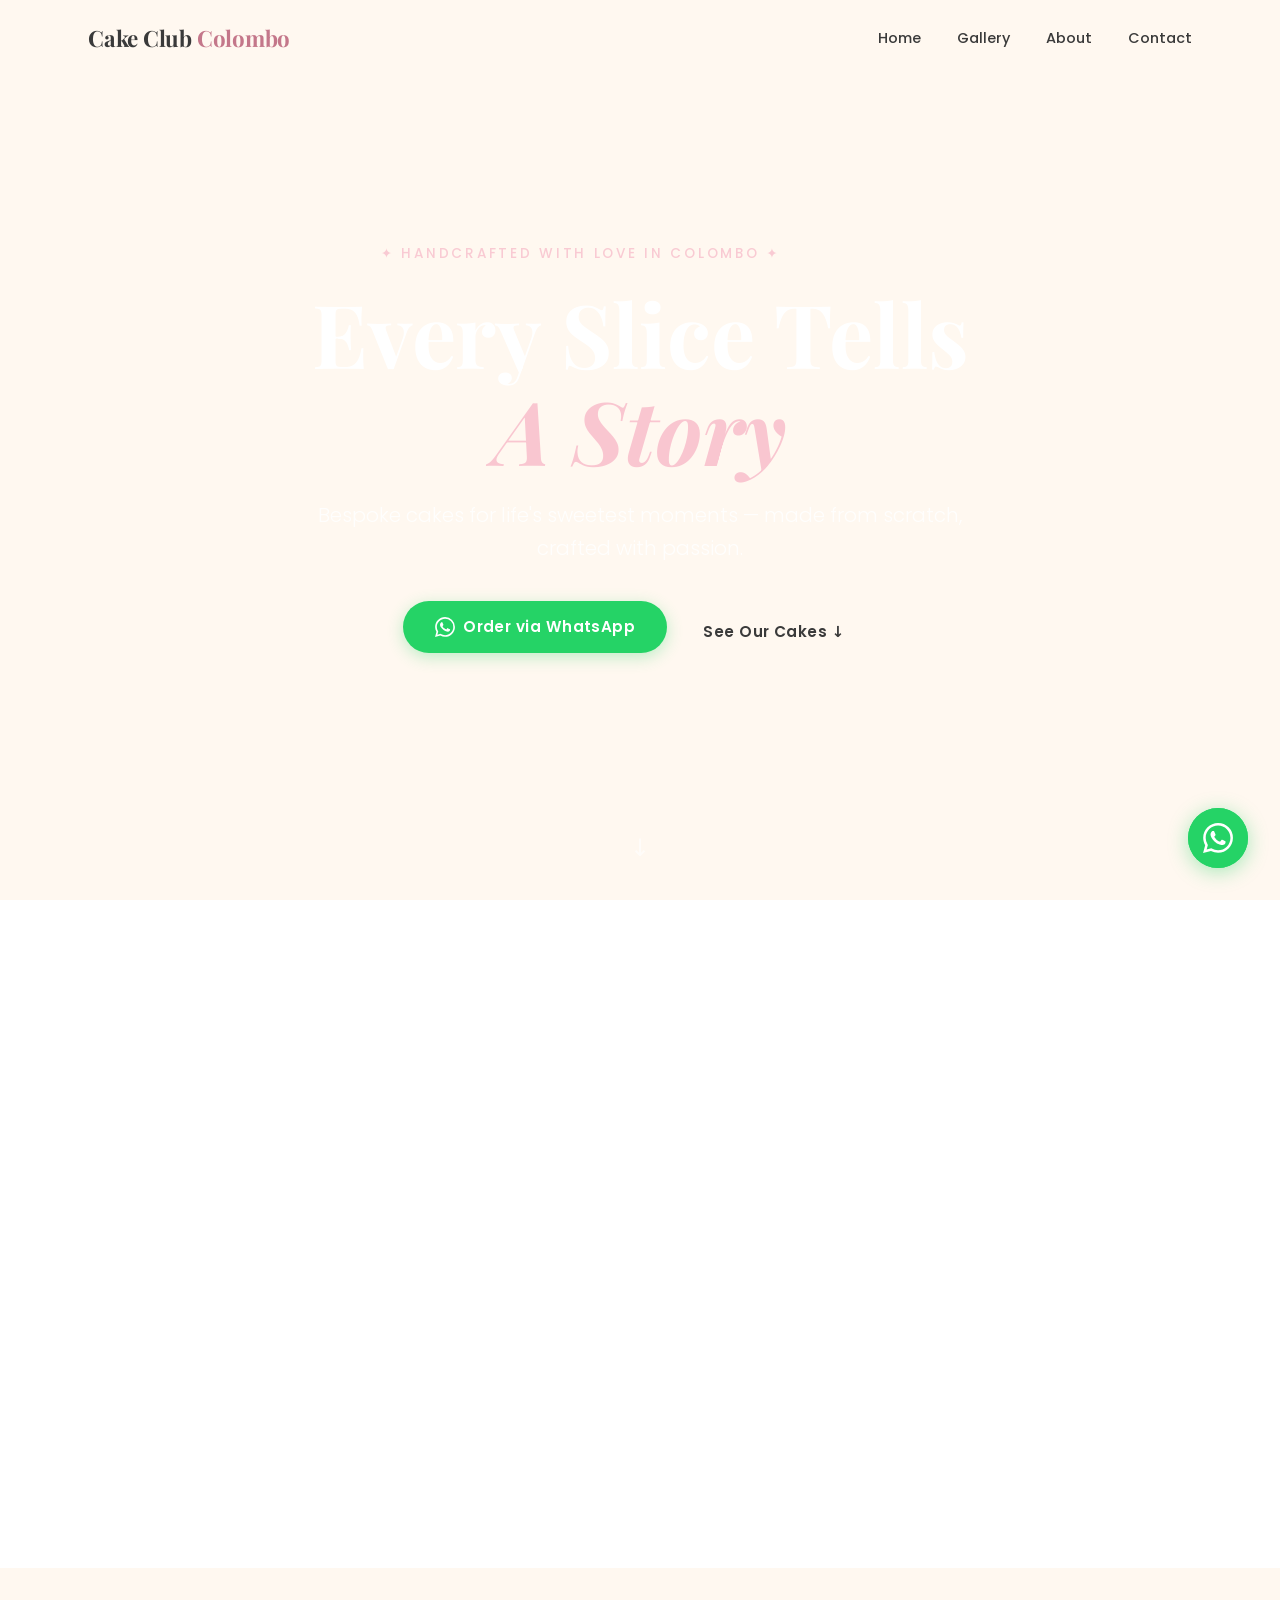
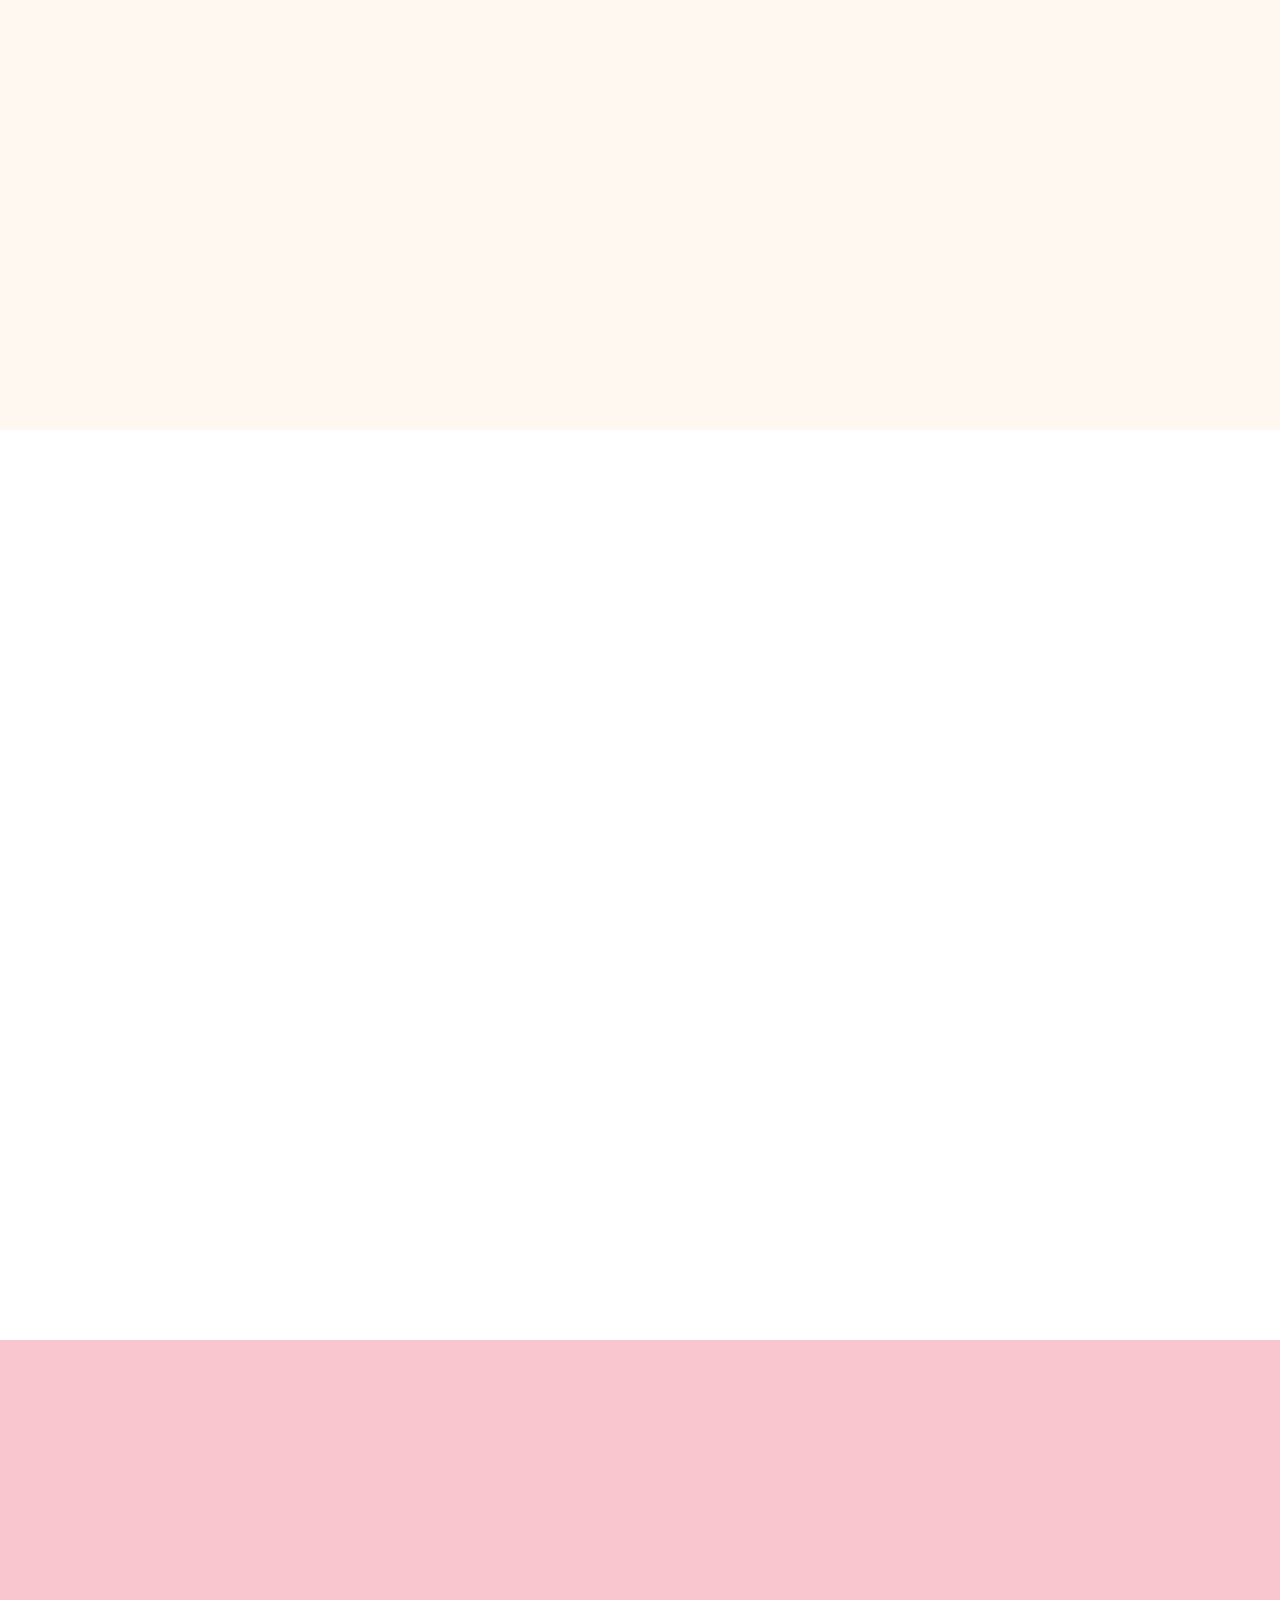
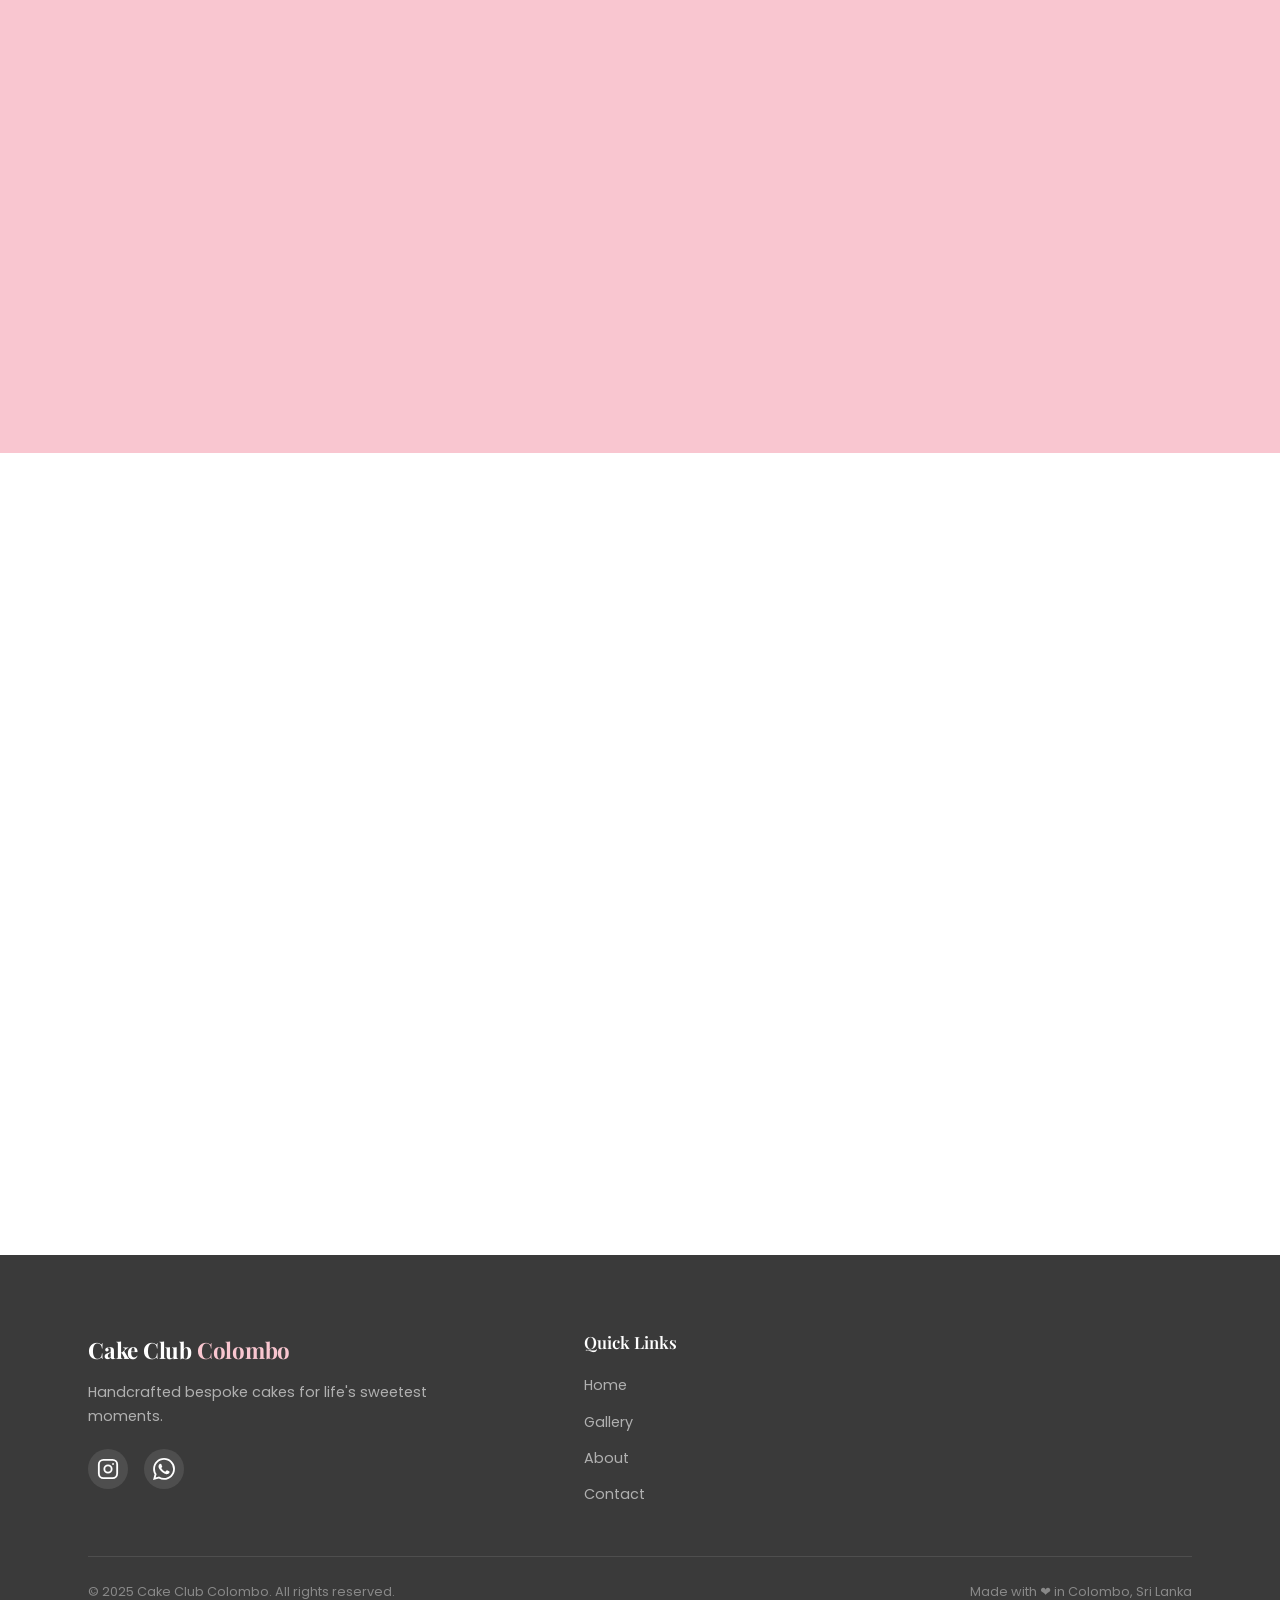
==== commit 7f52fa6f: "Redesign hero, remove placeholder images, reduce CTA repetition - Hero: full-screen rose gradient wi" ====
--- a/index.html
+++ b/index.html
@@ -3,523 +3,393 @@
 <head>
   <meta charset="UTF-8" />
   <meta name="viewport" content="width=device-width, initial-scale=1.0" />
-  <title>Cake Club Colombo — Minimal Cakes, Maximum Personality</title>
-  <meta name="description" content="Custom bento & regular cakes. Minimal cakes, maximum personality. DM to order. Colombo, Sri Lanka." />
-  <link rel="stylesheet" href="styles.css" />
+  <title>Cake Club Colombo | Artisan Cakes &amp; Bespoke Creations</title>
+  <meta name="description" content="Handcrafted bespoke cakes for life's sweetest moments. Custom cakes, birthday cakes, wedding cakes and cupcakes in Colombo, Sri Lanka." />
+  <!-- Open Graph -->
+  <meta property="og:title" content="Cake Club Colombo" />
+  <meta property="og:description" content="Handcrafted bespoke cakes for life's sweetest moments." />
+  <meta property="og:type" content="website" />
+  <meta property="og:url" content="https://www.instagram.com/cakeclubcolombo/" />
+  <!-- Google Fonts -->
   <link rel="preconnect" href="https://fonts.googleapis.com" />
   <link rel="preconnect" href="https://fonts.gstatic.com" crossorigin />
-  <link href="https://fonts.googleapis.com/css2?family=Cormorant+Garamond:ital,wght@0,400;0,500;0,600;1,400;1,600&family=DM+Sans:opsz,wght@9..40,300;9..40,400;9..40,500&display=swap" rel="stylesheet" />
+  <link href="https://fonts.googleapis.com/css2?family=Playfair+Display:ital,wght@0,400;0,600;0,700;1,400;1,600&family=Poppins:wght@300;400;500;600&display=swap" rel="stylesheet" />
+  <link rel="stylesheet" href="style.css" />
 </head>
 <body>
 
-  <!-- NAV -->
-  <nav class="nav" id="nav">
-    <div class="nav__inner">
-      <a href="#" class="nav__logo">
-        <div class="nav__logo-circle">
-          <span class="logo-top">Cake</span>
-          <span class="logo-mid">Club</span>
-          <span class="logo-bot">Colombo</span>
-        </div>
+  <!-- ===== HEADER / NAV ===== -->
+  <header id="site-header">
+    <nav class="navbar" role="navigation" aria-label="Main navigation">
+      <a class="logo" href="#home" aria-label="Cake Club Colombo home">
+        Cake Club <span>Colombo</span>
       </a>
-      <ul class="nav__links">
-        <li><a href="#about">About</a></li>
-        <li><a href="#menu">Menu</a></li>
-        <li><a href="#gallery">Gallery</a></li>
-        <li><a href="#order">Order</a></li>
+      <button class="nav-toggle" aria-label="Open navigation menu" aria-expanded="false" aria-controls="nav-links">
+        <span class="hamburger-line"></span>
+        <span class="hamburger-line"></span>
+        <span class="hamburger-line"></span>
+      </button>
+      <ul class="nav-links" id="nav-links" role="list">
+        <li><a href="#home" class="nav-link">Home</a></li>
+        <li><a href="#gallery" class="nav-link">Gallery</a></li>
+        <li><a href="#about" class="nav-link">About</a></li>
+        <li><a href="#contact" class="nav-link">Contact</a></li>
       </ul>
-      <a href="https://www.instagram.com/cakeclubcolombo" target="_blank" rel="noopener" class="nav__ig">
-        <svg width="18" height="18" viewBox="0 0 24 24" fill="none" stroke="currentColor" stroke-width="2"><rect x="2" y="2" width="20" height="20" rx="5"/><circle cx="12" cy="12" r="4"/><circle cx="17.5" cy="6.5" r="1" fill="currentColor" stroke="none"/></svg>
-        @cakeclubcolombo
+    </nav>
+  </header>
+
+  <main>
+
+    <!-- ===== HERO ===== -->
+    <section id="home" class="hero">
+      <div class="hero__orb hero__orb--1" aria-hidden="true"></div>
+      <div class="hero__orb hero__orb--2" aria-hidden="true"></div>
+      <div class="hero__orb hero__orb--3" aria-hidden="true"></div>
+      <div class="hero__content">
+        <p class="hero__eyebrow">&#10022; Handcrafted with Love in Colombo &#10022;</p>
+        <h1 class="hero__title">Every Slice Tells<br /><em>A Story</em></h1>
+        <p class="hero__subtitle">Bespoke cakes for life's sweetest moments — made from scratch, crafted with passion.</p>
+        <div class="hero__actions">
+          <a
+            href="https://wa.me/94767840157"
+            class="btn btn--whatsapp"
+            target="_blank"
+            rel="noopener noreferrer"
+          >
+            <svg width="20" height="20" viewBox="0 0 24 24" fill="currentColor" aria-hidden="true">
+              <path d="M17.472 14.382c-.297-.149-1.758-.867-2.03-.967-.273-.099-.471-.148-.67.15-.197.297-.767.966-.94 1.164-.173.199-.347.223-.644.075-.297-.15-1.255-.463-2.39-1.475-.883-.788-1.48-1.761-1.653-2.059-.173-.297-.018-.458.13-.606.134-.133.298-.347.446-.52.149-.174.198-.298.298-.497.099-.198.05-.371-.025-.52-.075-.149-.669-1.612-.916-2.207-.242-.579-.487-.5-.669-.51-.173-.008-.371-.01-.57-.01-.198 0-.52.074-.792.372-.272.297-1.04 1.016-1.04 2.479 0 1.462 1.065 2.875 1.213 3.074.149.198 2.096 3.2 5.077 4.487.709.306 1.262.489 1.694.625.712.227 1.36.195 1.871.118.571-.085 1.758-.719 2.006-1.413.248-.694.248-1.289.173-1.413-.074-.124-.272-.198-.57-.347m-5.421 7.403h-.004a9.87 9.87 0 01-5.031-1.378l-.361-.214-3.741.982.998-3.648-.235-.374a9.86 9.86 0 01-1.51-5.26c.001-5.45 4.436-9.884 9.888-9.884 2.64 0 5.122 1.03 6.988 2.898a9.825 9.825 0 012.893 6.994c-.003 5.45-4.437 9.884-9.885 9.884m8.413-18.297A11.815 11.815 0 0012.05 0C5.495 0 .16 5.335.157 11.892c0 2.096.547 4.142 1.588 5.945L.057 24l6.305-1.654a11.882 11.882 0 005.683 1.448h.005c6.554 0 11.89-5.335 11.893-11.893a11.821 11.821 0 00-3.48-8.413z"/>
+            </svg>
+            Order via WhatsApp
+          </a>
+          <a href="#gallery" class="btn btn--hero-ghost">See Our Cakes &#8595;</a>
+        </div>
+      </div>
+      <a href="#specialties" class="hero__scroll-hint" aria-label="Scroll down">
+        <span class="scroll-arrow">&#8595;</span>
       </a>
-      <button class="nav__hamburger" id="hamburger" aria-label="Toggle menu">
-        <span></span><span></span><span></span>
-      </button>
-    </div>
-    <ul class="nav__mobile" id="mobileMenu">
-      <li><a href="#about">About</a></li>
-      <li><a href="#menu">Menu</a></li>
-      <li><a href="#gallery">Gallery</a></li>
-      <li><a href="#order">Order</a></li>
-    </ul>
-  </nav>
-
-  <!-- HERO -->
-  <section class="hero" id="home">
-    <div class="hero__content">
-      <div class="hero__pill">🇱🇰 Colombo, Sri Lanka</div>
-      <h1 class="hero__title">
-        Minimal cakes,<br /><em>maximum personality</em>
-      </h1>
-      <p class="hero__sub">
-        Custom bento &amp; regular cakes — handcrafted with intention,<br class="hide-sm" />
-        made to make your moment unforgettable.
-      </p>
-      <div class="hero__actions">
-        <a href="#order" class="btn btn--dark">DM to Order</a>
-        <a href="#gallery" class="btn btn--soft">See Our Cakes</a>
-      </div>
-      <div class="hero__social-proof">
-        <span>🌸 Custom bento &amp; regular cakes</span>
-        <span class="dot">·</span>
-        <span>📍 Colombo</span>
-        <span class="dot">·</span>
-        <span>💌 DM to order</span>
-      </div>
-    </div>
-    <div class="hero__image-col">
-      <div class="hero__img hero__img--main">
-        <div class="hero__img-inner hero__img-inner--1"></div>
-      </div>
-      <div class="hero__img hero__img--sm hero__img--a">
-        <div class="hero__img-inner hero__img-inner--2"></div>
-      </div>
-      <div class="hero__img hero__img--sm hero__img--b">
-        <div class="hero__img-inner hero__img-inner--3"></div>
-      </div>
-    </div>
-  </section>
-
-  <!-- MARQUEE STRIP -->
-  <div class="marquee">
-    <div class="marquee__track">
-      <span>Bento Cakes</span><span class="dot">✦</span>
-      <span>Regular Cakes</span><span class="dot">✦</span>
-      <span>Chocolate Collection</span><span class="dot">✦</span>
-      <span>Themed Cakes</span><span class="dot">✦</span>
-      <span>KitKat Cakes</span><span class="dot">✦</span>
-      <span>Custom Orders</span><span class="dot">✦</span>
-      <span>Birthday Cakes</span><span class="dot">✦</span>
-      <span>Minimal Design</span><span class="dot">✦</span>
-      <span>Bento Cakes</span><span class="dot">✦</span>
-      <span>Regular Cakes</span><span class="dot">✦</span>
-      <span>Chocolate Collection</span><span class="dot">✦</span>
-      <span>Themed Cakes</span><span class="dot">✦</span>
-      <span>KitKat Cakes</span><span class="dot">✦</span>
-      <span>Custom Orders</span><span class="dot">✦</span>
-      <span>Birthday Cakes</span><span class="dot">✦</span>
-      <span>Minimal Design</span><span class="dot">✦</span>
-    </div>
-  </div>
-
-  <!-- ABOUT -->
-  <section class="about section" id="about">
+    </section>
+
+    <!-- ===== SPECIALTIES ===== -->
+    <section id="specialties" class="specialties section">
+      <div class="container">
+        <div class="section-header reveal">
+          <span class="section-eyebrow">Our Creations</span>
+          <h2 class="section-title">Made for Every Occasion</h2>
+          <p class="section-subtitle">From intimate celebrations to grand affairs, each cake is crafted with passion and precision.</p>
+        </div>
+        <div class="specialties__grid">
+
+          <article class="specialty-card reveal">
+            <div class="specialty-card__visual specialty-card__visual--custom">
+              <span class="specialty-card__icon">&#10024;</span>
+            </div>
+            <div class="specialty-card__body">
+              <h3>Custom Cakes</h3>
+              <p>Tailored to your vision — any flavour, any design, any dream. Bring us your idea and we'll craft it into reality.</p>
+            </div>
+          </article>
+
+          <article class="specialty-card reveal">
+            <div class="specialty-card__visual specialty-card__visual--birthday">
+              <span class="specialty-card__icon">&#127874;</span>
+            </div>
+            <div class="specialty-card__body">
+              <h3>Birthday Cakes</h3>
+              <p>Make birthdays unforgettable with a showstopping cake that's as unique as the person celebrating.</p>
+            </div>
+          </article>
+
+          <article class="specialty-card reveal">
+            <div class="specialty-card__visual specialty-card__visual--wedding">
+              <span class="specialty-card__icon">&#128141;</span>
+            </div>
+            <div class="specialty-card__body">
+              <h3>Wedding Cakes</h3>
+              <p>Elegant, timeless, and delicious. The centrepiece your special day deserves, crafted with love.</p>
+            </div>
+          </article>
+
+          <article class="specialty-card reveal">
+            <div class="specialty-card__visual specialty-card__visual--cupcakes">
+              <span class="specialty-card__icon">&#129361;</span>
+            </div>
+            <div class="specialty-card__body">
+              <h3>Cupcakes &amp; Treats</h3>
+              <p>Perfectly portioned, beautifully decorated cupcakes and sweet treats for any gathering or gifting.</p>
+            </div>
+          </article>
+
+        </div>
+      </div>
+    </section>
+
+    <!-- ===== GALLERY ===== -->
+    <section id="gallery" class="gallery section">
+      <div class="container">
+        <div class="section-header reveal">
+          <span class="section-eyebrow">Our Portfolio</span>
+          <h2 class="section-title">A Feast for the Eyes</h2>
+          <p class="section-subtitle">Our latest creations — updated every time we post on Instagram.</p>
+        </div>
+        <!-- ── INSTAGRAM FEED ──────────────────────────────────────
+             Your live Instagram photos will appear here automatically.
+             To set it up:
+             1. Go to https://behold.so and sign up for free
+             2. Connect your @cakeclubcolombo Instagram account
+             3. Create a widget, choose a grid layout
+             4. Copy the widget ID (e.g. ABCD1234XYZ)
+             5. Replace "PASTE_YOUR_BEHOLD_WIDGET_ID_HERE" below with it
+        ──────────────────────────────────────────────────────────── -->
+        <div class="gallery__embed">
+          <div id="behold-widget-PASTE_YOUR_BEHOLD_WIDGET_ID_HERE"></div>
+        </div>
+        <script src="https://w.behold.so/widget.js" type="module"></script>
+
+        <div class="gallery__cta reveal">
+          <a
+            href="https://www.instagram.com/cakeclubcolombo/"
+            class="btn btn--outline"
+            target="_blank"
+            rel="noopener noreferrer"
+          >
+            <svg width="20" height="20" viewBox="0 0 24 24" fill="none" stroke="currentColor" stroke-width="2" stroke-linecap="round" stroke-linejoin="round" aria-hidden="true">
+              <rect x="2" y="2" width="20" height="20" rx="5" ry="5"/>
+              <circle cx="12" cy="12" r="4"/>
+              <circle cx="17.5" cy="6.5" r="1" fill="currentColor" stroke="none"/>
+            </svg>
+            Follow @cakeclubcolombo on Instagram
+          </a>
+        </div>
+      </div>
+    </section>
+
+    <!-- ===== ABOUT ===== -->
+    <section id="about" class="about section">
+      <div class="container">
+        <div class="about__inner">
+          <div class="about__image reveal">
+            <div class="about__image-tile">
+              <span class="about__tile-logo">Cake Club<br /><em>Colombo</em></span>
+              <span class="about__tile-tagline">Handcrafted with Love</span>
+            </div>
+            <div class="about__image-badge">Est. Colombo, Sri Lanka</div>
+          </div>
+          <div class="about__content reveal">
+            <span class="section-eyebrow">Our Story</span>
+            <h2 class="section-title">Born from a Love of Baking</h2>
+            <p>Cake Club Colombo began as a passion project — a small kitchen, a whisk, and an obsession with making people smile through the art of cake. What started as weekend baking for friends and family quickly grew into something we couldn't keep to ourselves.</p>
+            <p>Every cake we create is made from scratch using the finest ingredients. We believe that a beautiful cake should taste just as extraordinary as it looks. No shortcuts, no compromise — just pure, heartfelt baking.</p>
+            <ul class="about__values">
+              <li>
+                <span class="value-icon">&#127859;</span>
+                <div>
+                  <strong>Made from Scratch</strong>
+                  <span>Every element crafted fresh to order</span>
+                </div>
+              </li>
+              <li>
+                <span class="value-icon">&#127800;</span>
+                <div>
+                  <strong>Custom Designs</strong>
+                  <span>Your vision, our artistry</span>
+                </div>
+              </li>
+              <li>
+                <span class="value-icon">&#10084;&#65039;</span>
+                <div>
+                  <strong>Made with Love</strong>
+                  <span>Every slice tells a story</span>
+                </div>
+              </li>
+            </ul>
+            <a
+              href="https://www.instagram.com/cakeclubcolombo/"
+              class="btn btn--primary"
+              target="_blank"
+              rel="noopener noreferrer"
+            >Follow Us on Instagram</a>
+          </div>
+        </div>
+      </div>
+    </section>
+
+    <!-- ===== TESTIMONIALS ===== -->
+    <section id="testimonials" class="testimonials section">
+      <div class="container">
+        <div class="section-header reveal">
+          <span class="section-eyebrow">Kind Words</span>
+          <h2 class="section-title">What Our Customers Say</h2>
+        </div>
+        <div class="testimonials__grid">
+
+          <article class="testimonial-card reveal">
+            <div class="testimonial-card__stars" aria-label="5 stars">&#9733;&#9733;&#9733;&#9733;&#9733;</div>
+            <blockquote>
+              "The wedding cake was absolutely breathtaking — and it tasted even better than it looked. Our guests couldn't stop talking about it. Cake Club Colombo made our day truly magical."
+            </blockquote>
+            <footer class="testimonial-card__author">
+              <div class="testimonial-card__avatar"></div>
+              <div>
+                <strong>Priya &amp; Dinesh</strong>
+                <span>Wedding, December 2023</span>
+              </div>
+            </footer>
+          </article>
+
+          <article class="testimonial-card reveal">
+            <div class="testimonial-card__stars" aria-label="5 stars">&#9733;&#9733;&#9733;&#9733;&#9733;</div>
+            <blockquote>
+              "Ordered a custom birthday cake and it was beyond perfect. They captured every little detail I asked for. The vanilla sponge with fresh berry filling was divine — will definitely order again!"
+            </blockquote>
+            <footer class="testimonial-card__author">
+              <div class="testimonial-card__avatar"></div>
+              <div>
+                <strong>Nimasha R.</strong>
+                <span>Custom Cake, March 2024</span>
+              </div>
+            </footer>
+          </article>
+
+          <article class="testimonial-card reveal">
+            <div class="testimonial-card__stars" aria-label="5 stars">&#9733;&#9733;&#9733;&#9733;&#9733;</div>
+            <blockquote>
+              "I've ordered cupcakes for office events three times now and they're always a hit. Beautiful presentation, incredible flavours, and always delivered on time. Highly recommend!"
+            </blockquote>
+            <footer class="testimonial-card__author">
+              <div class="testimonial-card__avatar"></div>
+              <div>
+                <strong>Kavindi S.</strong>
+                <span>Corporate Order, January 2024</span>
+              </div>
+            </footer>
+          </article>
+
+        </div>
+      </div>
+    </section>
+
+    <!-- ===== CONTACT ===== -->
+    <section id="contact" class="contact section">
+      <div class="container">
+        <div class="section-header reveal">
+          <span class="section-eyebrow">Get in Touch</span>
+          <h2 class="section-title">Place Your Order</h2>
+          <p class="section-subtitle">Ready to create something sweet together? Reach out and let's make it happen.</p>
+        </div>
+        <div class="contact__grid">
+
+          <div class="contact-card reveal">
+            <svg class="contact-card__icon" viewBox="0 0 24 24" fill="currentColor" aria-hidden="true">
+              <path d="M17.472 14.382c-.297-.149-1.758-.867-2.03-.967-.273-.099-.471-.148-.67.15-.197.297-.767.966-.94 1.164-.173.199-.347.223-.644.075-.297-.15-1.255-.463-2.39-1.475-.883-.788-1.48-1.761-1.653-2.059-.173-.297-.018-.458.13-.606.134-.133.298-.347.446-.52.149-.174.198-.298.298-.497.099-.198.05-.371-.025-.52-.075-.149-.669-1.612-.916-2.207-.242-.579-.487-.5-.669-.51-.173-.008-.371-.01-.57-.01-.198 0-.52.074-.792.372-.272.297-1.04 1.016-1.04 2.479 0 1.462 1.065 2.875 1.213 3.074.149.198 2.096 3.2 5.077 4.487.709.306 1.262.489 1.694.625.712.227 1.36.195 1.871.118.571-.085 1.758-.719 2.006-1.413.248-.694.248-1.289.173-1.413-.074-.124-.272-.198-.57-.347m-5.421 7.403h-.004a9.87 9.87 0 01-5.031-1.378l-.361-.214-3.741.982.998-3.648-.235-.374a9.86 9.86 0 01-1.51-5.26c.001-5.45 4.436-9.884 9.888-9.884 2.64 0 5.122 1.03 6.988 2.898a9.825 9.825 0 012.893 6.994c-.003 5.45-4.437 9.884-9.885 9.884m8.413-18.297A11.815 11.815 0 0012.05 0C5.495 0 .16 5.335.157 11.892c0 2.096.547 4.142 1.588 5.945L.057 24l6.305-1.654a11.882 11.882 0 005.683 1.448h.005c6.554 0 11.89-5.335 11.893-11.893a11.821 11.821 0 00-3.48-8.413z"/>
+            </svg>
+            <h3>WhatsApp</h3>
+            <p class="contact-card__detail">+94 76 784 0157</p>
+          </div>
+
+          <div class="contact-card reveal">
+            <svg class="contact-card__icon" viewBox="0 0 24 24" fill="none" stroke="currentColor" stroke-width="2" stroke-linecap="round" stroke-linejoin="round" aria-hidden="true">
+              <rect x="2" y="2" width="20" height="20" rx="5" ry="5"/>
+              <circle cx="12" cy="12" r="4"/>
+              <circle cx="17.5" cy="6.5" r="1" fill="currentColor" stroke="none"/>
+            </svg>
+            <h3>Instagram</h3>
+            <p class="contact-card__detail">@cakeclubcolombo</p>
+          </div>
+
+          <div class="contact-card reveal">
+            <svg class="contact-card__icon" viewBox="0 0 24 24" fill="none" stroke="currentColor" stroke-width="2" stroke-linecap="round" stroke-linejoin="round" aria-hidden="true">
+              <rect x="2" y="4" width="20" height="16" rx="2"/>
+              <polyline points="2,4 12,13 22,4"/>
+            </svg>
+            <h3>Email</h3>
+            <p class="contact-card__detail">sayumihasanjali@icloud.com</p>
+          </div>
+
+        </div>
+
+        <div class="contact__action reveal">
+          <a
+            href="https://wa.me/94767840157"
+            class="btn btn--whatsapp btn--lg"
+            target="_blank"
+            rel="noopener noreferrer"
+          >
+            <svg width="22" height="22" viewBox="0 0 24 24" fill="currentColor" aria-hidden="true">
+              <path d="M17.472 14.382c-.297-.149-1.758-.867-2.03-.967-.273-.099-.471-.148-.67.15-.197.297-.767.966-.94 1.164-.173.199-.347.223-.644.075-.297-.15-1.255-.463-2.39-1.475-.883-.788-1.48-1.761-1.653-2.059-.173-.297-.018-.458.13-.606.134-.133.298-.347.446-.52.149-.174.198-.298.298-.497.099-.198.05-.371-.025-.52-.075-.149-.669-1.612-.916-2.207-.242-.579-.487-.5-.669-.51-.173-.008-.371-.01-.57-.01-.198 0-.52.074-.792.372-.272.297-1.04 1.016-1.04 2.479 0 1.462 1.065 2.875 1.213 3.074.149.198 2.096 3.2 5.077 4.487.709.306 1.262.489 1.694.625.712.227 1.36.195 1.871.118.571-.085 1.758-.719 2.006-1.413.248-.694.248-1.289.173-1.413-.074-.124-.272-.198-.57-.347m-5.421 7.403h-.004a9.87 9.87 0 01-5.031-1.378l-.361-.214-3.741.982.998-3.648-.235-.374a9.86 9.86 0 01-1.51-5.26c.001-5.45 4.436-9.884 9.888-9.884 2.64 0 5.122 1.03 6.988 2.898a9.825 9.825 0 012.893 6.994c-.003 5.45-4.437 9.884-9.885 9.884m8.413-18.297A11.815 11.815 0 0012.05 0C5.495 0 .16 5.335.157 11.892c0 2.096.547 4.142 1.588 5.945L.057 24l6.305-1.654a11.882 11.882 0 005.683 1.448h.005c6.554 0 11.89-5.335 11.893-11.893a11.821 11.821 0 00-3.48-8.413z"/>
+            </svg>
+            Start Your Order on WhatsApp
+          </a>
+        </div>
+
+        <div class="contact__location reveal">
+          <div class="location-info">
+            <svg width="20" height="20" viewBox="0 0 24 24" fill="none" stroke="currentColor" stroke-width="2" stroke-linecap="round" stroke-linejoin="round" aria-hidden="true">
+              <path d="M21 10c0 7-9 13-9 13s-9-6-9-13a9 9 0 0118 0z"/>
+              <circle cx="12" cy="10" r="3"/>
+            </svg>
+            <span>Colombo, Sri Lanka</span>
+          </div>
+          <p class="location-note">We deliver across Colombo. Please enquire about delivery to outstation areas.</p>
+        </div>
+
+      </div>
+    </section>
+
+  </main>
+
+  <!-- ===== FOOTER ===== -->
+  <footer class="site-footer">
     <div class="container">
-      <div class="about__grid">
-        <div class="about__text">
-          <p class="section__eyebrow">Our Story</p>
-          <h2 class="section__title">A cake shop with a<br /><em>point of view</em></h2>
-          <p class="about__body">
-            Cake Club Colombo is a Colombo-based home bakery specialising in
-            <strong>minimal, character-driven cakes</strong> that say exactly what you
-            want them to say — without saying too much. Less clutter, more you.
-          </p>
-          <p class="about__body">
-            We do <strong>custom bento cakes</strong> (the adorable single-serve
-            Korean-style boxes) as well as <strong>regular cakes</strong> in sizes
-            from 500g to 2kg. Every cake is made to order, so it's always fresh and
-            always yours.
-          </p>
-          <div class="about__tags">
-            <span>🌸 Minimal aesthetic</span>
-            <span>🎂 Bento &amp; regular</span>
-            <span>✏️ Fully custom</span>
-            <span>📍 Colombo, Sri Lanka</span>
-          </div>
-          <a href="https://www.instagram.com/cakeclubcolombo" target="_blank" rel="noopener" class="about__ig-link">
-            <svg width="16" height="16" viewBox="0 0 24 24" fill="none" stroke="currentColor" stroke-width="2"><rect x="2" y="2" width="20" height="20" rx="5"/><circle cx="12" cy="12" r="4"/><circle cx="17.5" cy="6.5" r="1" fill="currentColor" stroke="none"/></svg>
-            Follow @cakeclubcolombo
-          </a>
-        </div>
-        <div class="about__visual">
-          <div class="about__photo about__photo--1"></div>
-          <div class="about__photo about__photo--2"></div>
-          <div class="about__stat-card">
-            <span class="stat-big">6.4K</span>
-            <span class="stat-label">Views this month</span>
-          </div>
-        </div>
-      </div>
-    </div>
-  </section>
-
-  <!-- MENU -->
-  <section class="menu section" id="menu">
-    <div class="container">
-      <div class="section__header">
-        <p class="section__eyebrow">What We Make</p>
-        <h2 class="section__title">Our Menu</h2>
-        <p class="section__sub">Every cake is made to order. DM us on Instagram to discuss your vision.</p>
-      </div>
-      <div class="menu__grid">
-
-        <!-- Bento Cakes -->
-        <div class="menu-card menu-card--featured">
-          <div class="menu-card__top">
-            <span class="menu-card__icon">🎀</span>
-            <span class="menu-card__badge">Most Popular</span>
-          </div>
-          <h3 class="menu-card__title">Bento Cakes</h3>
-          <p class="menu-card__desc">
-            Our signature: adorable single-serve mini cakes in cute white boxes.
-            Minimalist, personalised, and full of personality. Perfect for gifting.
-          </p>
-          <ul class="menu-card__list">
-            <li>Single serve, boxed</li>
-            <li>Custom message &amp; design</li>
-            <li>Themed options (e.g. Spider-Man, florals)</li>
-            <li>Pearl borders, bows, minimal piping</li>
+      <div class="site-footer__inner">
+        <div class="site-footer__brand">
+          <a class="logo logo--light" href="#home">Cake Club <span>Colombo</span></a>
+          <p>Handcrafted bespoke cakes for life's sweetest moments.</p>
+          <div class="site-footer__socials">
+            <a href="https://www.instagram.com/cakeclubcolombo/" target="_blank" rel="noopener noreferrer" aria-label="Instagram">
+              <svg width="22" height="22" viewBox="0 0 24 24" fill="none" stroke="currentColor" stroke-width="2" stroke-linecap="round" stroke-linejoin="round">
+                <rect x="2" y="2" width="20" height="20" rx="5" ry="5"/>
+                <circle cx="12" cy="12" r="4"/>
+                <circle cx="17.5" cy="6.5" r="1" fill="currentColor" stroke="none"/>
+              </svg>
+            </a>
+            <a href="https://wa.me/94767840157" target="_blank" rel="noopener noreferrer" aria-label="WhatsApp">
+              <svg width="22" height="22" viewBox="0 0 24 24" fill="currentColor">
+                <path d="M17.472 14.382c-.297-.149-1.758-.867-2.03-.967-.273-.099-.471-.148-.67.15-.197.297-.767.966-.94 1.164-.173.199-.347.223-.644.075-.297-.15-1.255-.463-2.39-1.475-.883-.788-1.48-1.761-1.653-2.059-.173-.297-.018-.458.13-.606.134-.133.298-.347.446-.52.149-.174.198-.298.298-.497.099-.198.05-.371-.025-.52-.075-.149-.669-1.612-.916-2.207-.242-.579-.487-.5-.669-.51-.173-.008-.371-.01-.57-.01-.198 0-.52.074-.792.372-.272.297-1.04 1.016-1.04 2.479 0 1.462 1.065 2.875 1.213 3.074.149.198 2.096 3.2 5.077 4.487.709.306 1.262.489 1.694.625.712.227 1.36.195 1.871.118.571-.085 1.758-.719 2.006-1.413.248-.694.248-1.289.173-1.413-.074-.124-.272-.198-.57-.347m-5.421 7.403h-.004a9.87 9.87 0 01-5.031-1.378l-.361-.214-3.741.982.998-3.648-.235-.374a9.86 9.86 0 01-1.51-5.26c.001-5.45 4.436-9.884 9.888-9.884 2.64 0 5.122 1.03 6.988 2.898a9.825 9.825 0 012.893 6.994c-.003 5.45-4.437 9.884-9.885 9.884m8.413-18.297A11.815 11.815 0 0012.05 0C5.495 0 .16 5.335.157 11.892c0 2.096.547 4.142 1.588 5.945L.057 24l6.305-1.654a11.882 11.882 0 005.683 1.448h.005c6.554 0 11.89-5.335 11.893-11.893a11.821 11.821 0 00-3.48-8.413z"/>
+              </svg>
+            </a>
+          </div>
+        </div>
+        <nav class="site-footer__nav" aria-label="Footer navigation">
+          <h4>Quick Links</h4>
+          <ul role="list">
+            <li><a href="#home">Home</a></li>
+            <li><a href="#gallery">Gallery</a></li>
+            <li><a href="#about">About</a></li>
+            <li><a href="#contact">Contact</a></li>
           </ul>
-        </div>
-
-        <!-- Regular Cakes -->
-        <div class="menu-card">
-          <div class="menu-card__top">
-            <span class="menu-card__icon">🎂</span>
-          </div>
-          <h3 class="menu-card__title">Regular Cakes</h3>
-          <p class="menu-card__desc">
-            Full-sized custom cakes for birthdays, anniversaries and special
-            occasions. Minimal designs with maximum impact.
-          </p>
-          <ul class="menu-card__list">
-            <li>Sizes: 500g, 1kg, 2kg</li>
-            <li>Custom flavours &amp; designs</li>
-            <li>Buttercream &amp; fondant finishes</li>
-            <li>Aurudu &amp; seasonal specials</li>
-          </ul>
-        </div>
-
-        <!-- Chocolate Collection -->
-        <div class="menu-card menu-card--choc">
-          <div class="menu-card__top">
-            <span class="menu-card__icon">🍫</span>
-            <span class="menu-card__badge menu-card__badge--dark">New Collection</span>
-          </div>
-          <h3 class="menu-card__title">Chocolate Collection</h3>
-          <p class="menu-card__desc">
-            Our viral chocolate range — rich ganache drip cakes loaded with
-            toppings. Available as bento or regular sizes.
-          </p>
-          <ul class="menu-card__list">
-            <li>Chocolate ganache drip</li>
-            <li>Topped with berries, KitKat or truffles</li>
-            <li>Bento &amp; regular: 500g · 1kg · 2kg</li>
-            <li>Customisable toppings</li>
-          </ul>
-        </div>
-
-        <!-- KitKat Cake -->
-        <div class="menu-card">
-          <div class="menu-card__top">
-            <span class="menu-card__icon">🍬</span>
-          </div>
-          <h3 class="menu-card__title">KitKat &amp; Loaded Cakes</h3>
-          <p class="menu-card__desc">
-            Indulgent cakes wrapped in KitKat fingers, loaded with your
-            favourite treats. A showstopper on any table.
-          </p>
-          <ul class="menu-card__list">
-            <li>KitKat-wrapped sides</li>
-            <li>Chocolate &amp; candy toppings</li>
-            <li>Custom ribbon finish</li>
-          </ul>
-        </div>
-
-        <!-- Themed Cakes -->
-        <div class="menu-card">
-          <div class="menu-card__top">
-            <span class="menu-card__icon">🕷️</span>
-          </div>
-          <h3 class="menu-card__title">Themed Cakes</h3>
-          <p class="menu-card__desc">
-            Got a theme in mind? From Spider-Man to floral elegance, we design
-            around what you love while keeping it clean and minimal.
-          </p>
-          <ul class="menu-card__list">
-            <li>Character themes (kids &amp; adults)</li>
-            <li>Colour-matched to your event</li>
-            <li>Custom toppers &amp; piping</li>
-          </ul>
-        </div>
-
-        <!-- Custom / DM -->
-        <div class="menu-card menu-card--cta">
-          <div class="menu-card__top">
-            <span class="menu-card__icon">💌</span>
-          </div>
-          <h3 class="menu-card__title">Something Unique?</h3>
-          <p class="menu-card__desc">
-            Have a vision in your head that doesn't fit a category? That's our
-            favourite kind of order. DM us and let's create it together.
-          </p>
-          <a href="https://www.instagram.com/cakeclubcolombo" target="_blank" rel="noopener" class="btn btn--dark btn--sm">
-            DM on Instagram ↗
-          </a>
-        </div>
-
-      </div>
-    </div>
-  </section>
-
-  <!-- GALLERY -->
-  <section class="gallery section" id="gallery">
-    <div class="container">
-      <div class="section__header">
-        <p class="section__eyebrow">@cakeclubcolombo</p>
-        <h2 class="section__title">Our Cakes</h2>
-        <p class="section__sub">A peek at what we've been making. Follow us on Instagram for the full feed.</p>
-      </div>
-
-      <!-- Category tabs -->
-      <div class="gallery__tabs">
-        <button class="tab active" data-filter="all">All</button>
-        <button class="tab" data-filter="bento">Bento</button>
-        <button class="tab" data-filter="choc">Chocolate</button>
-        <button class="tab" data-filter="regular">Regular</button>
-        <button class="tab" data-filter="themed">Themed</button>
-      </div>
-
-      <div class="gallery__grid">
-
-        <!-- Row 1 -->
-        <a href="https://www.instagram.com/cakeclubcolombo" target="_blank" rel="noopener"
-           class="gallery__item gallery__item--tall" data-cat="regular choc">
-          <div class="gallery__img" style="background-image:url('https://images.unsplash.com/photo-1578985545062-69928b1d9587?w=800&auto=format&fit=crop')"></div>
-          <div class="gallery__overlay"><span>Chocolate Drip Cake</span></div>
-        </a>
-
-        <a href="https://www.instagram.com/cakeclubcolombo" target="_blank" rel="noopener"
-           class="gallery__item" data-cat="bento">
-          <div class="gallery__img" style="background-image:url('https://images.unsplash.com/photo-1562440499-64c9a111f713?w=600&auto=format&fit=crop')"></div>
-          <div class="gallery__overlay"><span>Bento Cake</span></div>
-        </a>
-
-        <a href="https://www.instagram.com/cakeclubcolombo" target="_blank" rel="noopener"
-           class="gallery__item" data-cat="bento">
-          <div class="gallery__img" style="background-image:url('https://images.unsplash.com/photo-1535141192574-5d4897c12636?w=600&auto=format&fit=crop')"></div>
-          <div class="gallery__overlay"><span>Pink Bento Cake</span></div>
-        </a>
-
-        <!-- Row 2 -->
-        <a href="https://www.instagram.com/cakeclubcolombo" target="_blank" rel="noopener"
-           class="gallery__item" data-cat="regular">
-          <div class="gallery__img" style="background-image:url('https://images.unsplash.com/photo-1563729784474-d77dbb933a9e?w=600&auto=format&fit=crop')"></div>
-          <div class="gallery__overlay"><span>Strawberry Cream Cake</span></div>
-        </a>
-
-        <a href="https://www.instagram.com/cakeclubcolombo" target="_blank" rel="noopener"
-           class="gallery__item gallery__item--tall" data-cat="choc themed">
-          <div class="gallery__img" style="background-image:url('https://images.unsplash.com/photo-1611293388250-580b08c4a145?w=800&auto=format&fit=crop')"></div>
-          <div class="gallery__overlay"><span>KitKat Chocolate Cake</span></div>
-        </a>
-
-        <a href="https://www.instagram.com/cakeclubcolombo" target="_blank" rel="noopener"
-           class="gallery__item" data-cat="bento">
-          <div class="gallery__img" style="background-image:url('https://images.unsplash.com/photo-1558618666-fcd25c85cd64?w=600&auto=format&fit=crop')"></div>
-          <div class="gallery__overlay"><span>Blue Birthday Bento</span></div>
-        </a>
-
-        <!-- Row 3 -->
-        <a href="https://www.instagram.com/cakeclubcolombo" target="_blank" rel="noopener"
-           class="gallery__item" data-cat="bento regular">
-          <div class="gallery__img" style="background-image:url('https://images.unsplash.com/photo-1571115177098-24ec42ed204d?w=600&auto=format&fit=crop')"></div>
-          <div class="gallery__overlay"><span>Minimal Pearl Cake</span></div>
-        </a>
-
-        <a href="https://www.instagram.com/cakeclubcolombo" target="_blank" rel="noopener"
-           class="gallery__item" data-cat="regular">
-          <div class="gallery__img" style="background-image:url('https://images.unsplash.com/photo-1549312782-9b6240f5e1c7?w=600&auto=format&fit=crop')"></div>
-          <div class="gallery__overlay"><span>Custom Birthday Cake</span></div>
-        </a>
-
-        <a href="https://www.instagram.com/cakeclubcolombo" target="_blank" rel="noopener"
-           class="gallery__item" data-cat="themed">
-          <div class="gallery__img" style="background-image:url('https://images.unsplash.com/photo-1559620192-032c4bc4674e?w=600&auto=format&fit=crop')"></div>
-          <div class="gallery__overlay"><span>Themed Cake</span></div>
-        </a>
-
-      </div>
-
-      <div class="gallery__cta">
-        <a href="https://www.instagram.com/cakeclubcolombo" target="_blank" rel="noopener" class="btn btn--outline">
-          <svg width="18" height="18" viewBox="0 0 24 24" fill="none" stroke="currentColor" stroke-width="2"><rect x="2" y="2" width="20" height="20" rx="5"/><circle cx="12" cy="12" r="4"/><circle cx="17.5" cy="6.5" r="1" fill="currentColor" stroke="none"/></svg>
-          See all 13 posts on Instagram
-        </a>
-      </div>
-    </div>
-  </section>
-
-  <!-- HOW TO ORDER -->
-  <section class="how section">
-    <div class="container">
-      <div class="section__header">
-        <p class="section__eyebrow">How it works</p>
-        <h2 class="section__title">Ordering is easy</h2>
-      </div>
-      <div class="how__steps">
-        <div class="how-step">
-          <div class="how-step__num">01</div>
-          <div class="how-step__icon">📸</div>
-          <h3>Browse &amp; Inspire</h3>
-          <p>Scroll our Instagram for ideas. Screenshot anything you love.</p>
-        </div>
-        <div class="how-step__line"></div>
-        <div class="how-step">
-          <div class="how-step__num">02</div>
-          <div class="how-step__icon">💌</div>
-          <h3>DM Us</h3>
-          <p>Send a DM on Instagram with your date, size, flavour &amp; design idea.</p>
-        </div>
-        <div class="how-step__line"></div>
-        <div class="how-step">
-          <div class="how-step__num">03</div>
-          <div class="how-step__icon">✅</div>
-          <h3>Confirm</h3>
-          <p>We'll quote you and confirm your order with a 50% advance deposit.</p>
-        </div>
-        <div class="how-step__line"></div>
-        <div class="how-step">
-          <div class="how-step__num">04</div>
-          <div class="how-step__icon">🎂</div>
-          <h3>Collect &amp; Celebrate</h3>
-          <p>Pick up from Colombo or arrange delivery. Time to celebrate!</p>
-        </div>
-      </div>
-      <div class="how__note">
-        <strong>⏱ Lead time:</strong> Minimum 3–5 days for bento cakes · 5–7 days for regular cakes
-      </div>
-    </div>
-  </section>
-
-  <!-- ORDER / CONTACT -->
-  <section class="order section" id="order">
-    <div class="container">
-      <div class="order__inner">
-        <div class="order__left">
-          <p class="section__eyebrow">Ready to order?</p>
-          <h2 class="section__title">Let's make<br /><em>your cake</em></h2>
-          <p class="order__body">
-            The quickest way to order is a DM on Instagram. You can also fill
-            in the enquiry form and we'll get back to you within 24 hours.
-          </p>
-
-          <div class="order__dm">
-            <a href="https://www.instagram.com/cakeclubcolombo" target="_blank" rel="noopener" class="dm-btn">
-              <div class="dm-btn__icon">
-                <svg width="22" height="22" viewBox="0 0 24 24" fill="none" stroke="currentColor" stroke-width="2"><rect x="2" y="2" width="20" height="20" rx="5"/><circle cx="12" cy="12" r="4"/><circle cx="17.5" cy="6.5" r="1" fill="currentColor" stroke="none"/></svg>
-              </div>
-              <div>
-                <strong>DM on Instagram</strong>
-                <span>@cakeclubcolombo</span>
-              </div>
-              <span class="dm-btn__arrow">↗</span>
-            </a>
-          </div>
-
-          <div class="order__info">
-            <div class="info-row">
-              <span class="info-icon">📍</span>
-              <span>Colombo, Sri Lanka</span>
-            </div>
-            <div class="info-row">
-              <span class="info-icon">🚗</span>
-              <span>Pickup available · Delivery on request</span>
-            </div>
-            <div class="info-row">
-              <span class="info-icon">💳</span>
-              <span>50% deposit to confirm order</span>
-            </div>
-          </div>
-        </div>
-
-        <form class="order__form" id="orderForm">
-          <h3>Quick Enquiry</h3>
-          <div class="form-row">
-            <div class="form-group">
-              <label for="name">Name</label>
-              <input type="text" id="name" name="name" placeholder="Your name" required />
-            </div>
-            <div class="form-group">
-              <label for="phone">WhatsApp / Phone</label>
-              <input type="tel" id="phone" name="phone" placeholder="+94 77 XXX XXXX" required />
-            </div>
-          </div>
-          <div class="form-row">
-            <div class="form-group">
-              <label for="cakeType">Cake Type</label>
-              <select id="cakeType" name="cakeType" required>
-                <option value="" disabled selected>Select type</option>
-                <option>Bento Cake</option>
-                <option>Regular Cake (500g)</option>
-                <option>Regular Cake (1kg)</option>
-                <option>Regular Cake (2kg)</option>
-                <option>Chocolate Collection</option>
-                <option>KitKat Cake</option>
-                <option>Themed Cake</option>
-                <option>Not sure — help me decide!</option>
-              </select>
-            </div>
-            <div class="form-group">
-              <label for="date">Event Date</label>
-              <input type="date" id="date" name="date" required />
-            </div>
-          </div>
-          <div class="form-group">
-            <label for="message">Your Idea</label>
-            <textarea id="message" name="message" rows="4"
-              placeholder="Describe your cake — theme, colours, flavour, any special details..."></textarea>
-          </div>
-          <button type="submit" class="btn btn--dark btn--full">Send Enquiry</button>
-          <p class="form__note">We'll reply via Instagram DM within 24 hours 🌸</p>
-        </form>
-      </div>
-    </div>
-  </section>
-
-  <!-- FOOTER -->
-  <footer class="footer">
-    <div class="container">
-      <div class="footer__top">
-        <div class="footer__brand">
-          <div class="footer__logo-circle">
-            <span>Cake</span>
-            <span>Club</span>
-            <span>Colombo</span>
-          </div>
-          <p>Minimal cakes, maximum personality.<br />Colombo, Sri Lanka 🇱🇰</p>
-          <a href="https://www.instagram.com/cakeclubcolombo" target="_blank" rel="noopener" class="footer__ig">
-            <svg width="18" height="18" viewBox="0 0 24 24" fill="none" stroke="currentColor" stroke-width="2"><rect x="2" y="2" width="20" height="20" rx="5"/><circle cx="12" cy="12" r="4"/><circle cx="17.5" cy="6.5" r="1" fill="currentColor" stroke="none"/></svg>
-            @cakeclubcolombo
-          </a>
-        </div>
-        <div class="footer__links">
-          <h4>Menu</h4>
-          <ul>
-            <li><a href="#menu">Bento Cakes</a></li>
-            <li><a href="#menu">Regular Cakes</a></li>
-            <li><a href="#menu">Chocolate Collection</a></li>
-            <li><a href="#menu">KitKat Cakes</a></li>
-            <li><a href="#menu">Themed Cakes</a></li>
-          </ul>
-        </div>
-        <div class="footer__links">
-          <h4>Quick Links</h4>
-          <ul>
-            <li><a href="#about">About</a></li>
-            <li><a href="#gallery">Gallery</a></li>
-            <li><a href="#order">Order</a></li>
-            <li><a href="https://www.instagram.com/cakeclubcolombo" target="_blank" rel="noopener">Instagram</a></li>
-          </ul>
-        </div>
-      </div>
-      <div class="footer__bottom">
-        <p>&copy; 2024 Cake Club Colombo · Colombo, Sri Lanka</p>
-        <p>Made with 🌸</p>
+        </nav>
+      </div>
+      <div class="site-footer__bottom">
+        <p>&copy; 2025 Cake Club Colombo. All rights reserved.</p>
+        <p>Made with &#10084; in Colombo, Sri Lanka</p>
       </div>
     </div>
   </footer>
 
+  <!-- ===== FLOATING WHATSAPP BUTTON ===== -->
+  <a
+    href="https://wa.me/94767840157"
+    class="whatsapp-float"
+    target="_blank"
+    rel="noopener noreferrer"
+    aria-label="Chat on WhatsApp"
+  >
+    <svg viewBox="0 0 24 24" fill="currentColor" aria-hidden="true">
+      <path d="M17.472 14.382c-.297-.149-1.758-.867-2.03-.967-.273-.099-.471-.148-.67.15-.197.297-.767.966-.94 1.164-.173.199-.347.223-.644.075-.297-.15-1.255-.463-2.39-1.475-.883-.788-1.48-1.761-1.653-2.059-.173-.297-.018-.458.13-.606.134-.133.298-.347.446-.52.149-.174.198-.298.298-.497.099-.198.05-.371-.025-.52-.075-.149-.669-1.612-.916-2.207-.242-.579-.487-.5-.669-.51-.173-.008-.371-.01-.57-.01-.198 0-.52.074-.792.372-.272.297-1.04 1.016-1.04 2.479 0 1.462 1.065 2.875 1.213 3.074.149.198 2.096 3.2 5.077 4.487.709.306 1.262.489 1.694.625.712.227 1.36.195 1.871.118.571-.085 1.758-.719 2.006-1.413.248-.694.248-1.289.173-1.413-.074-.124-.272-.198-.57-.347m-5.421 7.403h-.004a9.87 9.87 0 01-5.031-1.378l-.361-.214-3.741.982.998-3.648-.235-.374a9.86 9.86 0 01-1.51-5.26c.001-5.45 4.436-9.884 9.888-9.884 2.64 0 5.122 1.03 6.988 2.898a9.825 9.825 0 012.893 6.994c-.003 5.45-4.437 9.884-9.885 9.884m8.413-18.297A11.815 11.815 0 0012.05 0C5.495 0 .16 5.335.157 11.892c0 2.096.547 4.142 1.588 5.945L.057 24l6.305-1.654a11.882 11.882 0 005.683 1.448h.005c6.554 0 11.89-5.335 11.893-11.893a11.821 11.821 0 00-3.48-8.413z"/>
+    </svg>
+    <span class="whatsapp-float__pulse"></span>
+  </a>
+
   <script src="script.js"></script>
 </body>
-</html>
+</html>
--- a/style.css
+++ b/style.css
@@ -0,0 +1,1093 @@
+/* ============================================================
+   CAKE CLUB COLOMBO — Stylesheet
+   ============================================================
+   1. CSS Custom Properties
+   2. Reset & Base
+   3. Utility Classes
+   4. Navbar
+   5. Hero
+   6. Specialties
+   7. Gallery
+   8. About
+   9. Testimonials
+   10. Contact
+   11. Footer
+   12. WhatsApp Float
+   13. Responsive Breakpoints
+   ============================================================ */
+
+
+/* ============================================================
+   1. CSS CUSTOM PROPERTIES
+   ============================================================ */
+:root {
+  /* Colors */
+  --color-blush:       #f9c6d0;
+  --color-cream:       #fff8f0;
+  --color-rose:        #e8a0b0;
+  --color-rose-dark:   #c4778a;
+  --color-rose-deep:   #a85570;
+  --color-charcoal:    #3a3a3a;
+  --color-charcoal-lt: #6b6b6b;
+  --color-white:       #ffffff;
+  --color-wa-green:    #25d366;
+  --color-wa-dark:     #128c7e;
+
+  /* Typography */
+  --font-display: 'Playfair Display', Georgia, serif;
+  --font-body:    'Poppins', system-ui, sans-serif;
+
+  /* Spacing */
+  --section-py:   clamp(4rem, 8vw, 7rem);
+  --container-px: clamp(1.25rem, 5vw, 3rem);
+  --gap-card:     1.5rem;
+
+  /* Transitions */
+  --transition-fast:   150ms ease;
+  --transition-base:   300ms ease;
+  --transition-slow:   500ms ease;
+
+  /* Shadows */
+  --shadow-sm:  0 2px 8px rgba(58,58,58,.08);
+  --shadow-md:  0 6px 24px rgba(58,58,58,.12);
+  --shadow-lg:  0 12px 48px rgba(58,58,58,.16);
+
+  /* Border radius */
+  --radius-sm:  8px;
+  --radius-md:  16px;
+  --radius-lg:  24px;
+  --radius-xl:  32px;
+}
+
+
+/* ============================================================
+   2. RESET & BASE
+   ============================================================ */
+*, *::before, *::after {
+  box-sizing: border-box;
+  margin: 0;
+  padding: 0;
+}
+
+html {
+  scroll-behavior: smooth;
+  font-size: 16px;
+}
+
+body {
+  font-family: var(--font-body);
+  font-weight: 400;
+  color: var(--color-charcoal);
+  background-color: var(--color-cream);
+  line-height: 1.65;
+  -webkit-font-smoothing: antialiased;
+}
+
+img {
+  display: block;
+  max-width: 100%;
+  height: auto;
+}
+
+a {
+  color: inherit;
+  text-decoration: none;
+}
+
+ul[role="list"] {
+  list-style: none;
+}
+
+button {
+  cursor: pointer;
+  border: none;
+  background: none;
+  font-family: inherit;
+}
+
+h1, h2, h3, h4, h5 {
+  font-family: var(--font-display);
+  line-height: 1.2;
+  font-weight: 700;
+  color: var(--color-charcoal);
+}
+
+p {
+  max-width: 65ch;
+}
+
+
+/* ============================================================
+   3. UTILITY CLASSES
+   ============================================================ */
+
+/* Container */
+.container {
+  max-width: 1200px;
+  margin-inline: auto;
+  padding-inline: var(--container-px);
+}
+
+/* Sections */
+.section {
+  padding-block: var(--section-py);
+}
+
+/* Section header */
+.section-header {
+  text-align: center;
+  margin-bottom: clamp(2.5rem, 5vw, 4rem);
+}
+
+.section-eyebrow {
+  display: inline-block;
+  font-family: var(--font-body);
+  font-size: .8rem;
+  font-weight: 600;
+  letter-spacing: .15em;
+  text-transform: uppercase;
+  color: var(--color-rose-dark);
+  margin-bottom: .75rem;
+}
+
+.section-title {
+  font-size: clamp(2rem, 4vw, 3rem);
+  color: var(--color-charcoal);
+  margin-bottom: 1rem;
+}
+
+.section-subtitle {
+  font-size: 1.05rem;
+  color: var(--color-charcoal-lt);
+  max-width: 55ch;
+  margin-inline: auto;
+}
+
+/* Buttons */
+.btn {
+  display: inline-flex;
+  align-items: center;
+  gap: .5rem;
+  padding: .85rem 2rem;
+  border-radius: 50px;
+  font-family: var(--font-body);
+  font-size: .95rem;
+  font-weight: 600;
+  letter-spacing: .03em;
+  transition: transform var(--transition-base), box-shadow var(--transition-base), background-color var(--transition-base);
+  white-space: nowrap;
+}
+
+.btn:hover {
+  transform: translateY(-2px);
+}
+
+.btn--primary {
+  background-color: var(--color-rose-dark);
+  color: var(--color-white);
+  box-shadow: 0 4px 16px rgba(196,119,138,.35);
+}
+
+.btn--primary:hover {
+  background-color: var(--color-rose-deep);
+  box-shadow: 0 8px 24px rgba(196,119,138,.45);
+}
+
+.btn--outline {
+  background-color: transparent;
+  color: var(--color-rose-dark);
+  border: 2px solid var(--color-rose-dark);
+}
+
+.btn--outline:hover {
+  background-color: var(--color-rose-dark);
+  color: var(--color-white);
+}
+
+.btn--whatsapp {
+  background-color: var(--color-wa-green);
+  color: var(--color-white);
+  box-shadow: 0 4px 16px rgba(37,211,102,.3);
+}
+
+.btn--whatsapp:hover {
+  background-color: var(--color-wa-dark);
+  box-shadow: 0 8px 24px rgba(37,211,102,.4);
+}
+
+/* Scroll reveal */
+.reveal {
+  opacity: 0;
+  transform: translateY(28px);
+  transition: opacity .65s ease, transform .65s ease;
+}
+
+.reveal.visible {
+  opacity: 1;
+  transform: translateY(0);
+}
+
+.logo {
+  font-family: var(--font-display);
+  font-size: 1.4rem;
+  font-weight: 700;
+  color: var(--color-charcoal);
+  letter-spacing: -.01em;
+}
+
+.logo span {
+  color: var(--color-rose-dark);
+}
+
+.logo--light {
+  color: var(--color-white);
+}
+
+.logo--light span {
+  color: var(--color-blush);
+}
+
+
+/* ============================================================
+   4. NAVBAR
+   ============================================================ */
+#site-header {
+  position: fixed;
+  top: 0;
+  left: 0;
+  right: 0;
+  z-index: 100;
+  transition: background-color var(--transition-base), box-shadow var(--transition-base);
+}
+
+#site-header.scrolled {
+  background-color: rgba(255,248,240,.97);
+  box-shadow: 0 2px 20px rgba(58,58,58,.1);
+  backdrop-filter: blur(8px);
+}
+
+.navbar {
+  display: flex;
+  align-items: center;
+  justify-content: space-between;
+  max-width: 1200px;
+  margin-inline: auto;
+  padding-inline: var(--container-px);
+  padding-block: 1.25rem;
+}
+
+.nav-links {
+  display: flex;
+  align-items: center;
+  gap: 2.25rem;
+  list-style: none;
+}
+
+.nav-link {
+  font-size: .9rem;
+  font-weight: 500;
+  color: var(--color-charcoal);
+  position: relative;
+  transition: color var(--transition-fast);
+}
+
+.nav-link::after {
+  content: '';
+  position: absolute;
+  bottom: -4px;
+  left: 0;
+  width: 0;
+  height: 2px;
+  background-color: var(--color-rose-dark);
+  transition: width var(--transition-base);
+}
+
+.nav-link:hover,
+.nav-link.active {
+  color: var(--color-rose-dark);
+}
+
+.nav-link:hover::after,
+.nav-link.active::after {
+  width: 100%;
+}
+
+/* Hamburger */
+.nav-toggle {
+  display: none;
+  flex-direction: column;
+  gap: 5px;
+  padding: .5rem;
+  z-index: 101;
+}
+
+.hamburger-line {
+  display: block;
+  width: 24px;
+  height: 2px;
+  background-color: var(--color-charcoal);
+  border-radius: 2px;
+  transition: transform var(--transition-base), opacity var(--transition-base);
+}
+
+.nav-toggle[aria-expanded="true"] .hamburger-line:nth-child(1) {
+  transform: translateY(7px) rotate(45deg);
+}
+
+.nav-toggle[aria-expanded="true"] .hamburger-line:nth-child(2) {
+  opacity: 0;
+}
+
+.nav-toggle[aria-expanded="true"] .hamburger-line:nth-child(3) {
+  transform: translateY(-7px) rotate(-45deg);
+}
+
+
+/* ============================================================
+   5. HERO
+   ============================================================ */
+.hero {
+  position: relative;
+  min-height: 100svh;
+  display: flex;
+  align-items: center;
+  justify-content: center;
+  overflow: hidden;
+}
+
+.hero__bg {
+  position: absolute;
+  inset: 0;
+  width: 100%;
+  height: 100%;
+  object-fit: cover;
+  object-position: center;
+}
+
+.hero__overlay {
+  position: absolute;
+  inset: 0;
+  background: linear-gradient(
+    160deg,
+    rgba(30,10,20,.55) 0%,
+    rgba(58,20,35,.65) 100%
+  );
+}
+
+.hero__content {
+  position: relative;
+  z-index: 1;
+  text-align: center;
+  padding-inline: var(--container-px);
+  max-width: 800px;
+}
+
+.hero__eyebrow {
+  font-size: .85rem;
+  font-weight: 500;
+  letter-spacing: .2em;
+  text-transform: uppercase;
+  color: var(--color-blush);
+  margin-bottom: 1.25rem;
+  opacity: .9;
+}
+
+.hero__title {
+  font-size: clamp(3rem, 7vw, 5.5rem);
+  color: var(--color-white);
+  font-weight: 700;
+  line-height: 1.1;
+  margin-bottom: 1.25rem;
+}
+
+.hero__title em {
+  font-style: italic;
+  color: var(--color-blush);
+}
+
+.hero__subtitle {
+  font-size: clamp(1rem, 2vw, 1.25rem);
+  color: rgba(255,255,255,.85);
+  font-weight: 300;
+  margin-bottom: 2.25rem;
+  max-width: 100%;
+}
+
+.hero__scroll-hint {
+  position: absolute;
+  bottom: 2rem;
+  left: 50%;
+  transform: translateX(-50%);
+  z-index: 1;
+  animation: bounce 2.5s ease-in-out infinite;
+}
+
+.scroll-arrow {
+  display: block;
+  font-size: 1.5rem;
+  color: rgba(255,255,255,.6);
+}
+
+@keyframes bounce {
+  0%, 100% { transform: translateX(-50%) translateY(0); }
+  50%       { transform: translateX(-50%) translateY(8px); }
+}
+
+
+/* ============================================================
+   6. SPECIALTIES
+   ============================================================ */
+.specialties {
+  background-color: var(--color-white);
+}
+
+.specialties__grid {
+  display: grid;
+  grid-template-columns: repeat(4, 1fr);
+  gap: var(--gap-card);
+}
+
+.specialty-card {
+  background-color: var(--color-cream);
+  border-radius: var(--radius-md);
+  overflow: hidden;
+  box-shadow: var(--shadow-sm);
+  transition: transform var(--transition-base), box-shadow var(--transition-base);
+}
+
+.specialty-card:hover {
+  transform: translateY(-6px);
+  box-shadow: var(--shadow-lg);
+}
+
+.specialty-card__image {
+  aspect-ratio: 4 / 3;
+  overflow: hidden;
+}
+
+.specialty-card__image img {
+  width: 100%;
+  height: 100%;
+  object-fit: cover;
+  transition: transform var(--transition-slow);
+}
+
+.specialty-card:hover .specialty-card__image img {
+  transform: scale(1.06);
+}
+
+.specialty-card__body {
+  padding: 1.5rem;
+}
+
+.specialty-card__icon {
+  font-size: 1.5rem;
+  margin-bottom: .5rem;
+}
+
+.specialty-card__body h3 {
+  font-size: 1.2rem;
+  font-weight: 600;
+  margin-bottom: .5rem;
+  color: var(--color-charcoal);
+}
+
+.specialty-card__body p {
+  font-size: .9rem;
+  color: var(--color-charcoal-lt);
+  line-height: 1.6;
+}
+
+
+/* ============================================================
+   7. GALLERY
+   ============================================================ */
+.gallery {
+  background-color: var(--color-cream);
+}
+
+.gallery__grid {
+  display: grid;
+  grid-template-columns: repeat(3, 1fr);
+  grid-auto-rows: 280px;
+  gap: 1rem;
+}
+
+.gallery__item {
+  position: relative;
+  border-radius: var(--radius-sm);
+  overflow: hidden;
+  margin: 0;
+}
+
+.gallery__item img {
+  width: 100%;
+  height: 100%;
+  object-fit: cover;
+  transition: transform var(--transition-slow);
+}
+
+.gallery__item:hover img {
+  transform: scale(1.05);
+}
+
+.gallery__item::after {
+  content: '';
+  position: absolute;
+  inset: 0;
+  background: rgba(249,198,208,.0);
+  transition: background var(--transition-base);
+}
+
+.gallery__item:hover::after {
+  background: rgba(249,198,208,.2);
+}
+
+.gallery__item figcaption {
+  position: absolute;
+  bottom: 0;
+  left: 0;
+  right: 0;
+  padding: .75rem 1rem;
+  background: linear-gradient(transparent, rgba(30,10,20,.7));
+  color: var(--color-white);
+  font-size: .85rem;
+  font-weight: 500;
+  opacity: 0;
+  transform: translateY(4px);
+  transition: opacity var(--transition-base), transform var(--transition-base);
+}
+
+.gallery__item:hover figcaption {
+  opacity: 1;
+  transform: translateY(0);
+}
+
+.gallery__item--tall {
+  grid-row: span 2;
+}
+
+.gallery__item--wide {
+  grid-column: span 2;
+}
+
+.gallery__cta {
+  text-align: center;
+  margin-top: 2.5rem;
+}
+
+
+/* ============================================================
+   8. ABOUT
+   ============================================================ */
+.about {
+  background-color: var(--color-white);
+}
+
+.about__inner {
+  display: grid;
+  grid-template-columns: 1fr 1fr;
+  gap: clamp(2rem, 5vw, 5rem);
+  align-items: center;
+}
+
+.about__image {
+  position: relative;
+}
+
+.about__image img {
+  width: 100%;
+  border-radius: var(--radius-lg);
+  box-shadow: var(--shadow-lg);
+  aspect-ratio: 8 / 9;
+  object-fit: cover;
+}
+
+.about__image-badge {
+  position: absolute;
+  bottom: -1.25rem;
+  right: -1.25rem;
+  background-color: var(--color-rose-dark);
+  color: var(--color-white);
+  font-family: var(--font-display);
+  font-style: italic;
+  font-size: .95rem;
+  padding: .75rem 1.5rem;
+  border-radius: var(--radius-sm);
+  box-shadow: var(--shadow-md);
+}
+
+.about__content .section-eyebrow {
+  text-align: left;
+}
+
+.about__content .section-title {
+  text-align: left;
+  margin-bottom: 1.25rem;
+}
+
+.about__content p {
+  color: var(--color-charcoal-lt);
+  margin-bottom: 1rem;
+  max-width: 55ch;
+}
+
+.about__values {
+  list-style: none;
+  display: flex;
+  flex-direction: column;
+  gap: 1rem;
+  margin-block: 2rem;
+}
+
+.about__values li {
+  display: flex;
+  align-items: flex-start;
+  gap: 1rem;
+}
+
+.value-icon {
+  font-size: 1.4rem;
+  flex-shrink: 0;
+  margin-top: .1rem;
+}
+
+.about__values strong {
+  display: block;
+  font-family: var(--font-display);
+  font-size: 1rem;
+  font-weight: 600;
+  color: var(--color-charcoal);
+}
+
+.about__values span {
+  font-size: .9rem;
+  color: var(--color-charcoal-lt);
+}
+
+
+/* ============================================================
+   9. TESTIMONIALS
+   ============================================================ */
+.testimonials {
+  background-color: var(--color-blush);
+}
+
+.testimonials .section-title {
+  color: var(--color-charcoal);
+}
+
+.testimonials__grid {
+  display: grid;
+  grid-template-columns: repeat(3, 1fr);
+  gap: var(--gap-card);
+}
+
+.testimonial-card {
+  background-color: var(--color-white);
+  border-radius: var(--radius-md);
+  padding: 2rem;
+  box-shadow: var(--shadow-sm);
+  display: flex;
+  flex-direction: column;
+  gap: 1rem;
+}
+
+.testimonial-card__stars {
+  color: #f5b730;
+  font-size: 1rem;
+  letter-spacing: .1em;
+}
+
+.testimonial-card blockquote {
+  font-size: .95rem;
+  font-style: italic;
+  color: var(--color-charcoal-lt);
+  line-height: 1.75;
+  flex-grow: 1;
+  max-width: 100%;
+}
+
+.testimonial-card__author {
+  display: flex;
+  align-items: center;
+  gap: .875rem;
+  border-top: 1px solid rgba(58,58,58,.1);
+  padding-top: 1rem;
+  margin-top: auto;
+}
+
+.testimonial-card__avatar {
+  width: 44px;
+  height: 44px;
+  border-radius: 50%;
+  background: linear-gradient(135deg, var(--color-blush), var(--color-rose));
+  flex-shrink: 0;
+}
+
+.testimonial-card__author strong {
+  display: block;
+  font-family: var(--font-display);
+  font-size: .95rem;
+  color: var(--color-charcoal);
+}
+
+.testimonial-card__author span {
+  font-size: .8rem;
+  color: var(--color-charcoal-lt);
+}
+
+
+/* ============================================================
+   10. CONTACT
+   ============================================================ */
+.contact {
+  background-color: var(--color-white);
+}
+
+.contact__grid {
+  display: grid;
+  grid-template-columns: repeat(3, 1fr);
+  gap: var(--gap-card);
+  margin-bottom: 3rem;
+}
+
+.contact-card {
+  background-color: var(--color-cream);
+  border-radius: var(--radius-md);
+  padding: 2.5rem 2rem;
+  text-align: center;
+  box-shadow: var(--shadow-sm);
+  display: flex;
+  flex-direction: column;
+  align-items: center;
+  gap: 1rem;
+  transition: box-shadow var(--transition-base), transform var(--transition-base);
+}
+
+.contact-card:hover {
+  transform: translateY(-4px);
+  box-shadow: var(--shadow-md);
+}
+
+.contact-card__icon {
+  width: 48px;
+  height: 48px;
+  color: var(--color-rose-dark);
+}
+
+.contact-card h3 {
+  font-size: 1.3rem;
+}
+
+.contact-card p {
+  font-size: .9rem;
+  color: var(--color-charcoal-lt);
+  text-align: center;
+  max-width: 28ch;
+}
+
+.contact__location {
+  text-align: center;
+  display: flex;
+  flex-direction: column;
+  align-items: center;
+  gap: .5rem;
+}
+
+.location-info {
+  display: flex;
+  align-items: center;
+  gap: .5rem;
+  font-weight: 600;
+  font-size: 1.05rem;
+  color: var(--color-charcoal);
+}
+
+.location-info svg {
+  color: var(--color-rose-dark);
+  flex-shrink: 0;
+}
+
+.location-note {
+  font-size: .9rem;
+  color: var(--color-charcoal-lt);
+}
+
+
+/* ============================================================
+   11. FOOTER
+   ============================================================ */
+.site-footer {
+  background-color: var(--color-charcoal);
+  color: var(--color-white);
+  padding-block: clamp(3rem, 6vw, 5rem) 0;
+}
+
+.site-footer__inner {
+  display: grid;
+  grid-template-columns: 2fr 1fr 1.5fr;
+  gap: 3rem;
+  padding-bottom: 3rem;
+  border-bottom: 1px solid rgba(255,255,255,.1);
+}
+
+.site-footer__brand p {
+  font-size: .9rem;
+  color: rgba(255,255,255,.6);
+  margin-top: .75rem;
+  max-width: 38ch;
+}
+
+.site-footer__socials {
+  display: flex;
+  gap: 1rem;
+  margin-top: 1.25rem;
+}
+
+.site-footer__socials a {
+  display: flex;
+  align-items: center;
+  justify-content: center;
+  width: 40px;
+  height: 40px;
+  border-radius: 50%;
+  background-color: rgba(255,255,255,.1);
+  color: var(--color-white);
+  transition: background-color var(--transition-fast);
+}
+
+.site-footer__socials a:hover {
+  background-color: var(--color-rose-dark);
+}
+
+.site-footer__nav h4,
+.site-footer__order h4 {
+  font-family: var(--font-display);
+  font-size: 1.05rem;
+  font-weight: 600;
+  color: var(--color-white);
+  margin-bottom: 1.25rem;
+}
+
+.site-footer__nav ul {
+  display: flex;
+  flex-direction: column;
+  gap: .625rem;
+}
+
+.site-footer__nav a {
+  font-size: .9rem;
+  color: rgba(255,255,255,.6);
+  transition: color var(--transition-fast);
+}
+
+.site-footer__nav a:hover {
+  color: var(--color-blush);
+}
+
+.site-footer__order p {
+  font-size: .9rem;
+  color: rgba(255,255,255,.6);
+  margin-bottom: 1.25rem;
+  max-width: 32ch;
+}
+
+.site-footer__bottom {
+  display: flex;
+  align-items: center;
+  justify-content: space-between;
+  padding-block: 1.5rem;
+  font-size: .8rem;
+  color: rgba(255,255,255,.4);
+}
+
+
+/* ============================================================
+   12. WHATSAPP FLOAT
+   ============================================================ */
+.whatsapp-float {
+  position: fixed;
+  bottom: 2rem;
+  right: 2rem;
+  z-index: 200;
+  width: 60px;
+  height: 60px;
+  border-radius: 50%;
+  background-color: var(--color-wa-green);
+  display: flex;
+  align-items: center;
+  justify-content: center;
+  color: var(--color-white);
+  box-shadow: 0 4px 20px rgba(37,211,102,.4);
+  transition: transform var(--transition-base), box-shadow var(--transition-base);
+}
+
+.whatsapp-float:hover {
+  transform: scale(1.1);
+  box-shadow: 0 8px 28px rgba(37,211,102,.55);
+}
+
+.whatsapp-float svg {
+  width: 30px;
+  height: 30px;
+  position: relative;
+  z-index: 1;
+}
+
+.whatsapp-float__pulse {
+  position: absolute;
+  inset: 0;
+  border-radius: 50%;
+  background-color: var(--color-wa-green);
+  animation: pulse-ring 2.5s ease-out infinite;
+}
+
+@keyframes pulse-ring {
+  0%   { transform: scale(1);   opacity: .6; }
+  100% { transform: scale(1.6); opacity: 0; }
+}
+
+
+/* ============================================================
+   13. RESPONSIVE BREAKPOINTS
+   ============================================================ */
+
+/* Tablet: ≤ 1024px */
+@media (max-width: 1024px) {
+  .specialties__grid {
+    grid-template-columns: repeat(2, 1fr);
+  }
+
+  .testimonials__grid {
+    grid-template-columns: repeat(2, 1fr);
+  }
+
+  .site-footer__inner {
+    grid-template-columns: 1fr 1fr;
+  }
+
+  .site-footer__brand {
+    grid-column: span 2;
+  }
+}
+
+/* Mobile: ≤ 768px */
+@media (max-width: 768px) {
+  /* Nav */
+  .nav-toggle {
+    display: flex;
+  }
+
+  .nav-links {
+    position: fixed;
+    top: 0;
+    right: 0;
+    bottom: 0;
+    width: min(80vw, 320px);
+    flex-direction: column;
+    justify-content: center;
+    gap: 2rem;
+    background-color: var(--color-cream);
+    padding: 2rem;
+    transform: translateX(100%);
+    transition: transform var(--transition-base);
+    box-shadow: -4px 0 24px rgba(58,58,58,.12);
+    z-index: 99;
+  }
+
+  .nav-links.nav-open {
+    transform: translateX(0);
+  }
+
+  .nav-link {
+    font-size: 1.15rem;
+  }
+
+  /* Hero */
+  .hero__title {
+    font-size: clamp(2.5rem, 10vw, 4rem);
+  }
+
+  /* Specialties */
+  .specialties__grid {
+    grid-template-columns: 1fr;
+  }
+
+  /* Gallery */
+  .gallery__grid {
+    grid-template-columns: repeat(2, 1fr);
+    grid-auto-rows: 200px;
+  }
+
+  .gallery__item--wide {
+    grid-column: span 2;
+  }
+
+  /* About */
+  .about__inner {
+    grid-template-columns: 1fr;
+  }
+
+  .about__image-badge {
+    right: 0;
+  }
+
+  /* Testimonials */
+  .testimonials__grid {
+    grid-template-columns: 1fr;
+  }
+
+  /* Contact */
+  .contact__grid {
+    grid-template-columns: 1fr;
+  }
+
+  /* Footer */
+  .site-footer__inner {
+    grid-template-columns: 1fr;
+    gap: 2rem;
+  }
+
+  .site-footer__brand {
+    grid-column: auto;
+  }
+
+  .site-footer__bottom {
+    flex-direction: column;
+    gap: .5rem;
+    text-align: center;
+  }
+}
+
+/* Small mobile: ≤ 480px */
+@media (max-width: 480px) {
+  .gallery__grid {
+    grid-template-columns: 1fr;
+    grid-auto-rows: 240px;
+  }
+
+  .gallery__item--wide,
+  .gallery__item--tall {
+    grid-column: auto;
+    grid-row: auto;
+  }
+
+  .about__image-badge {
+    position: static;
+    display: inline-block;
+    margin-top: 1rem;
+  }
+
+  .whatsapp-float {
+    bottom: 1.25rem;
+    right: 1.25rem;
+    width: 52px;
+    height: 52px;
+  }
+
+  .whatsapp-float svg {
+    width: 26px;
+    height: 26px;
+  }
+}
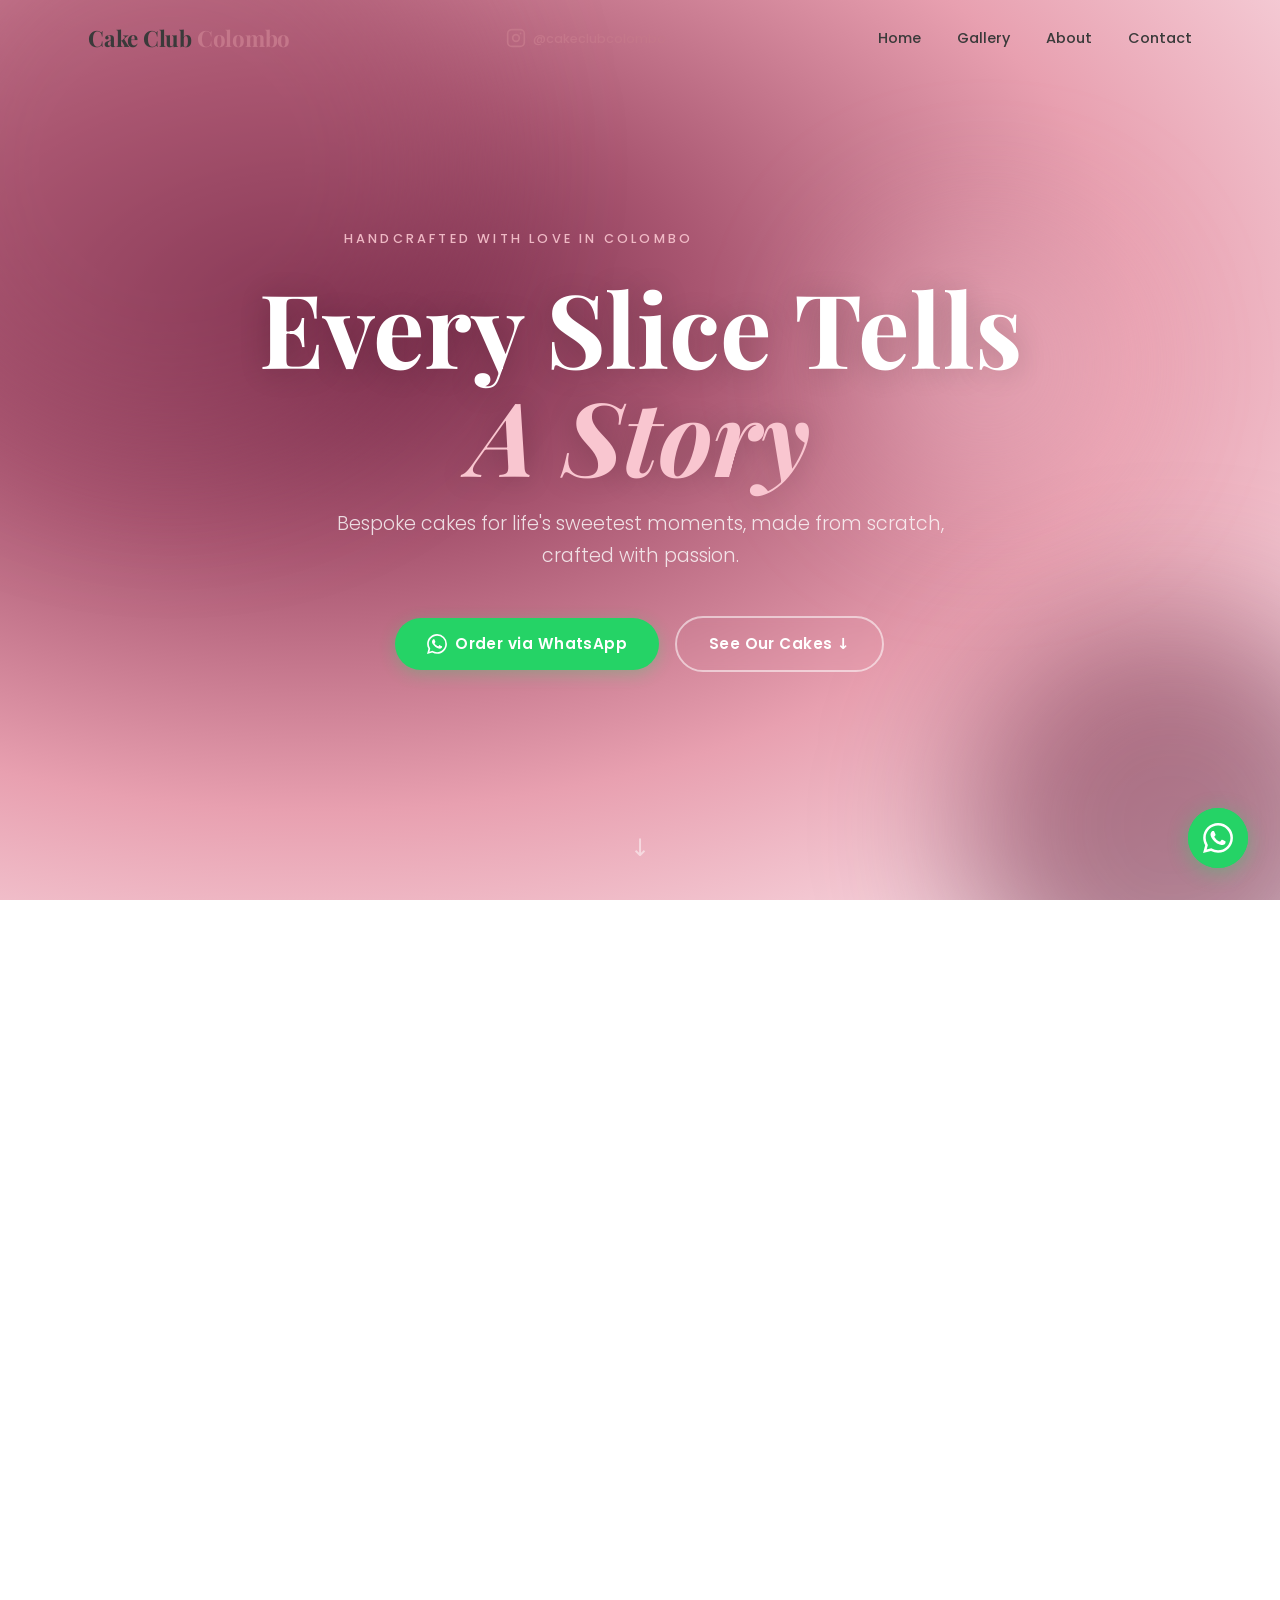
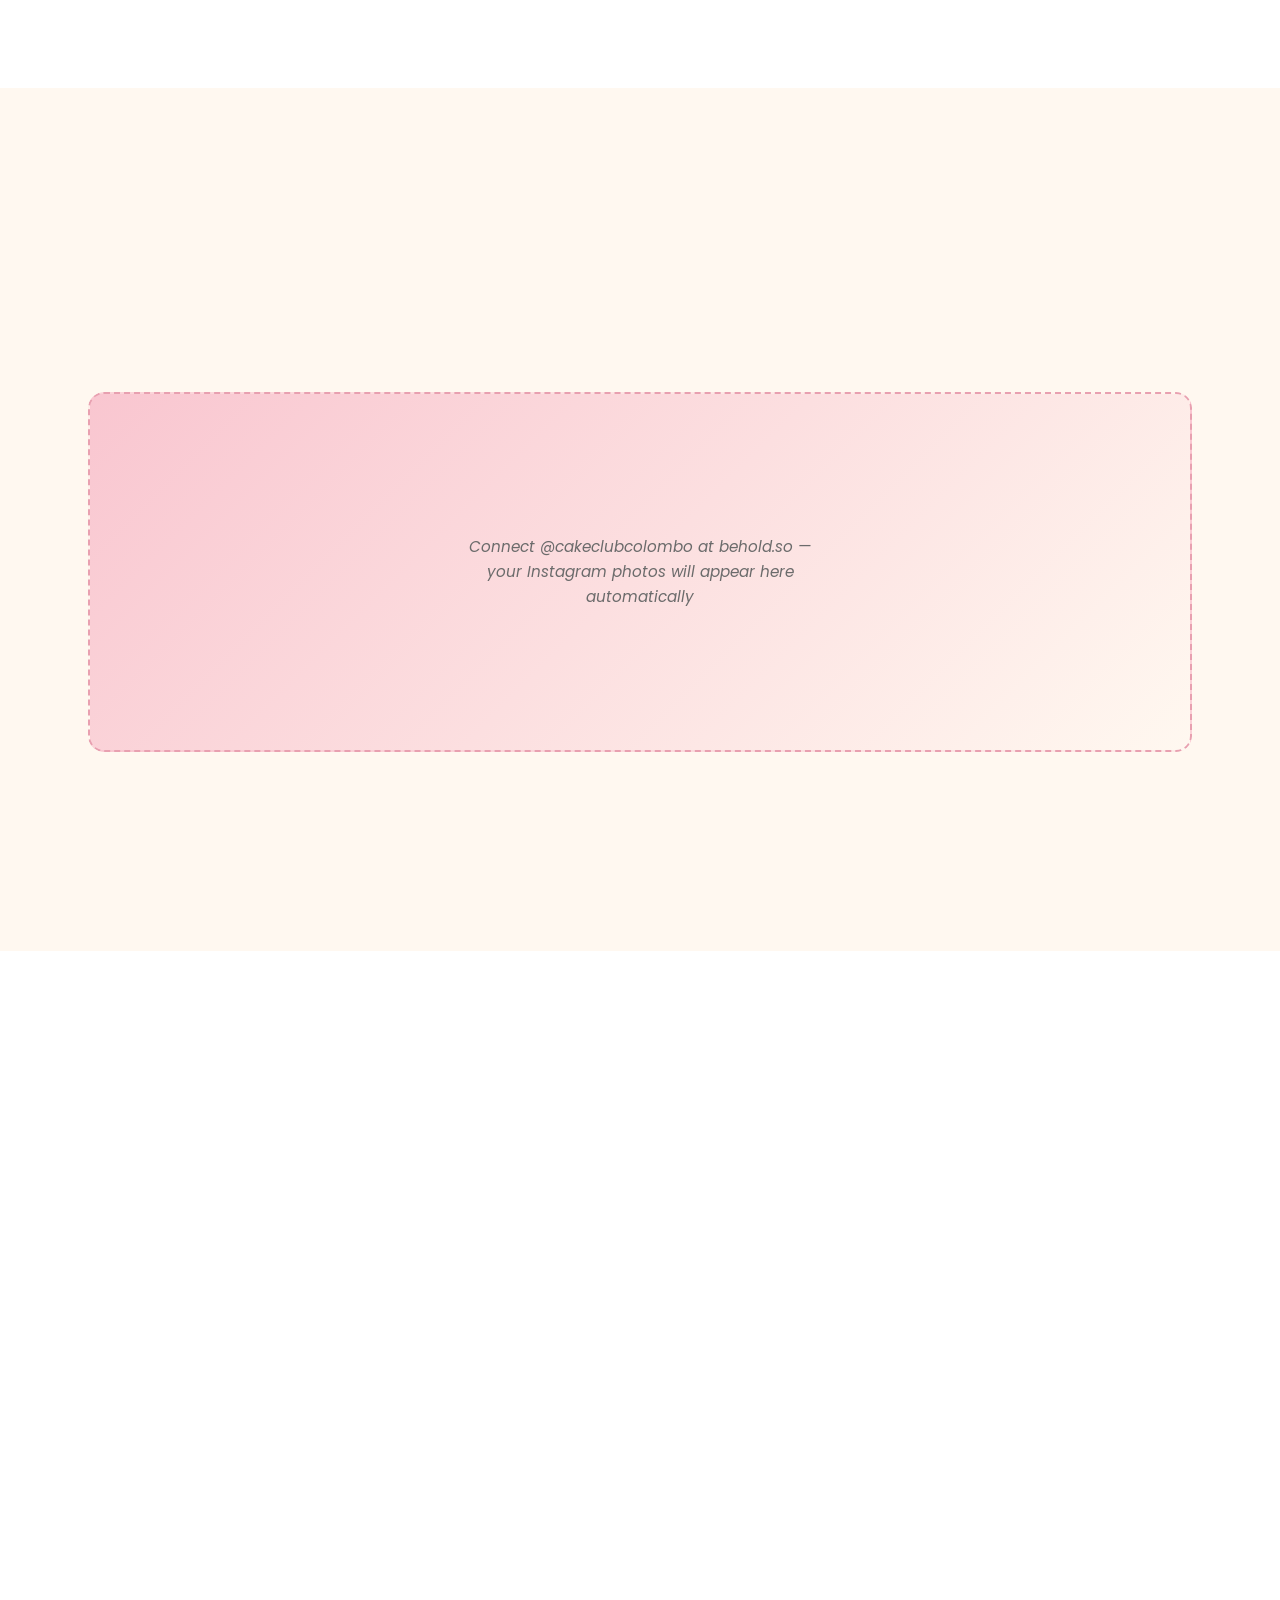
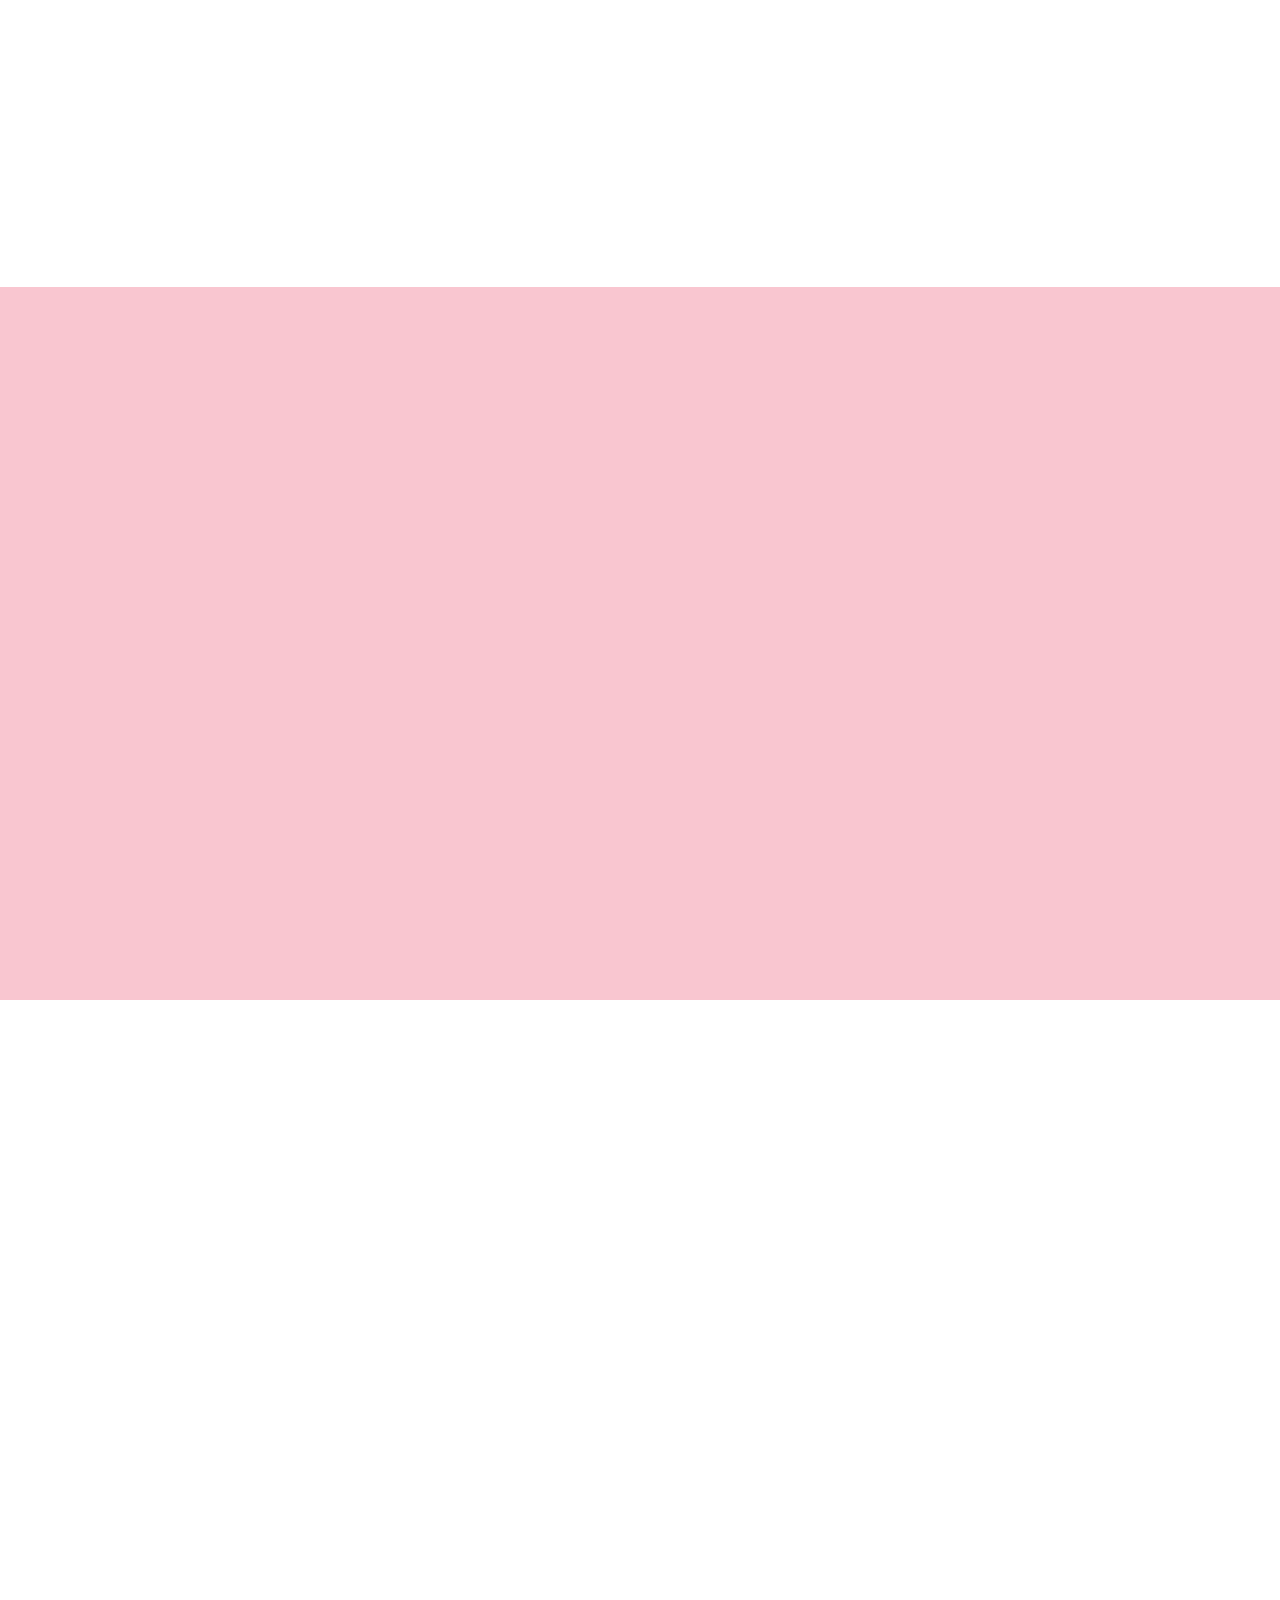
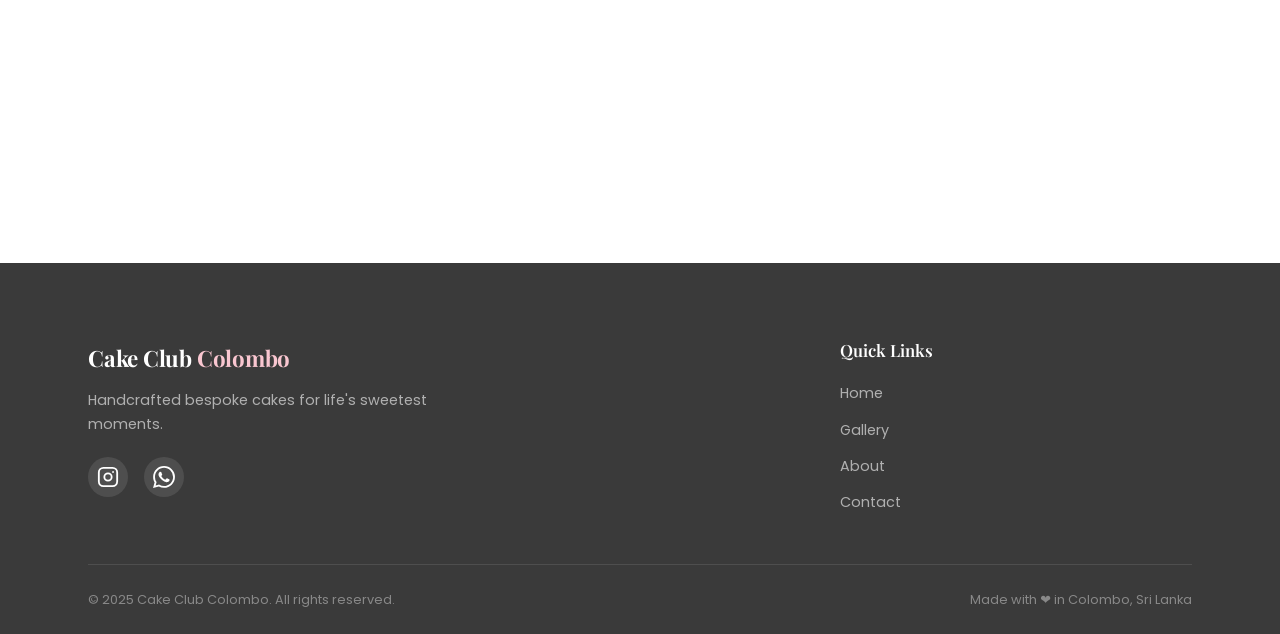
==== commit 9f7c3cd9: "Remove em dashes, add Instagram handle to navbar - Replaced all em dashes with commas/periods throug" ====
--- a/index.html
+++ b/index.html
@@ -24,6 +24,14 @@
       <a class="logo" href="#home" aria-label="Cake Club Colombo home">
         Cake Club <span>Colombo</span>
       </a>
+      <a class="nav-instagram" href="https://www.instagram.com/cakeclubcolombo/" target="_blank" rel="noopener noreferrer" aria-label="Instagram @cakeclubcolombo">
+        <svg width="20" height="20" viewBox="0 0 24 24" fill="none" stroke="currentColor" stroke-width="2" stroke-linecap="round" stroke-linejoin="round" aria-hidden="true">
+          <rect x="2" y="2" width="20" height="20" rx="5" ry="5"/>
+          <circle cx="12" cy="12" r="4"/>
+          <circle cx="17.5" cy="6.5" r="1" fill="currentColor" stroke="none"/>
+        </svg>
+        <span>@cakeclubcolombo</span>
+      </a>
       <button class="nav-toggle" aria-label="Open navigation menu" aria-expanded="false" aria-controls="nav-links">
         <span class="hamburger-line"></span>
         <span class="hamburger-line"></span>
@@ -46,9 +54,9 @@
       <div class="hero__orb hero__orb--2" aria-hidden="true"></div>
       <div class="hero__orb hero__orb--3" aria-hidden="true"></div>
       <div class="hero__content">
-        <p class="hero__eyebrow">&#10022; Handcrafted with Love in Colombo &#10022;</p>
+        <p class="hero__eyebrow">Handcrafted with Love in Colombo</p>
         <h1 class="hero__title">Every Slice Tells<br /><em>A Story</em></h1>
-        <p class="hero__subtitle">Bespoke cakes for life's sweetest moments — made from scratch, crafted with passion.</p>
+        <p class="hero__subtitle">Bespoke cakes for life's sweetest moments, made from scratch, crafted with passion.</p>
         <div class="hero__actions">
           <a
             href="https://wa.me/94767840157"
@@ -85,7 +93,7 @@
             </div>
             <div class="specialty-card__body">
               <h3>Custom Cakes</h3>
-              <p>Tailored to your vision — any flavour, any design, any dream. Bring us your idea and we'll craft it into reality.</p>
+              <p>Tailored to your vision. Any flavour, any design, any dream. Bring us your idea and we'll craft it into reality.</p>
             </div>
           </article>
 
@@ -129,7 +137,7 @@
         <div class="section-header reveal">
           <span class="section-eyebrow">Our Portfolio</span>
           <h2 class="section-title">A Feast for the Eyes</h2>
-          <p class="section-subtitle">Our latest creations — updated every time we post on Instagram.</p>
+          <p class="section-subtitle">Our latest creations, updated every time we post on Instagram.</p>
         </div>
         <!-- ── INSTAGRAM FEED ──────────────────────────────────────
              Your live Instagram photos will appear here automatically.
@@ -177,8 +185,8 @@
           <div class="about__content reveal">
             <span class="section-eyebrow">Our Story</span>
             <h2 class="section-title">Born from a Love of Baking</h2>
-            <p>Cake Club Colombo began as a passion project — a small kitchen, a whisk, and an obsession with making people smile through the art of cake. What started as weekend baking for friends and family quickly grew into something we couldn't keep to ourselves.</p>
-            <p>Every cake we create is made from scratch using the finest ingredients. We believe that a beautiful cake should taste just as extraordinary as it looks. No shortcuts, no compromise — just pure, heartfelt baking.</p>
+            <p>Cake Club Colombo began as a passion project, starting with a small kitchen, a whisk, and an obsession with making people smile through the art of cake. What started as weekend baking for friends and family quickly grew into something we couldn't keep to ourselves.</p>
+            <p>Every cake we create is made from scratch using the finest ingredients. We believe that a beautiful cake should taste just as extraordinary as it looks. No shortcuts, no compromise. Just pure, heartfelt baking.</p>
             <ul class="about__values">
               <li>
                 <span class="value-icon">&#127859;</span>
@@ -225,7 +233,7 @@
           <article class="testimonial-card reveal">
             <div class="testimonial-card__stars" aria-label="5 stars">&#9733;&#9733;&#9733;&#9733;&#9733;</div>
             <blockquote>
-              "The wedding cake was absolutely breathtaking — and it tasted even better than it looked. Our guests couldn't stop talking about it. Cake Club Colombo made our day truly magical."
+              "The wedding cake was absolutely breathtaking and it tasted even better than it looked. Our guests couldn't stop talking about it. Cake Club Colombo made our day truly magical."
             </blockquote>
             <footer class="testimonial-card__author">
               <div class="testimonial-card__avatar"></div>
@@ -239,7 +247,7 @@
           <article class="testimonial-card reveal">
             <div class="testimonial-card__stars" aria-label="5 stars">&#9733;&#9733;&#9733;&#9733;&#9733;</div>
             <blockquote>
-              "Ordered a custom birthday cake and it was beyond perfect. They captured every little detail I asked for. The vanilla sponge with fresh berry filling was divine — will definitely order again!"
+              "Ordered a custom birthday cake and it was beyond perfect. They captured every little detail I asked for. The vanilla sponge with fresh berry filling was divine, and I will definitely order again!"
             </blockquote>
             <footer class="testimonial-card__author">
               <div class="testimonial-card__avatar"></div>
--- a/style.css
+++ b/style.css
@@ -312,6 +312,27 @@
   width: 100%;
 }
 
+/* Instagram handle in navbar */
+.nav-instagram {
+  display: flex;
+  align-items: center;
+  gap: .4rem;
+  font-size: .8rem;
+  font-weight: 500;
+  color: var(--color-rose-dark);
+  transition: color var(--transition-fast), opacity var(--transition-fast);
+  margin-left: .25rem;
+}
+
+.nav-instagram:hover {
+  color: var(--color-rose-deep);
+  opacity: .85;
+}
+
+.nav-instagram svg {
+  flex-shrink: 0;
+}
+
 /* Hamburger */
 .nav-toggle {
   display: none;
@@ -353,25 +374,48 @@
   align-items: center;
   justify-content: center;
   overflow: hidden;
-}
-
-.hero__bg {
+  background: radial-gradient(ellipse at 25% 35%, #6b2040 0%, #a85570 28%, #e8a0b0 60%, #fff0f5 100%);
+}
+
+/* Floating blurred orbs for depth */
+.hero__orb {
   position: absolute;
-  inset: 0;
-  width: 100%;
-  height: 100%;
-  object-fit: cover;
-  object-position: center;
-}
-
-.hero__overlay {
-  position: absolute;
-  inset: 0;
-  background: linear-gradient(
-    160deg,
-    rgba(30,10,20,.55) 0%,
-    rgba(58,20,35,.65) 100%
-  );
+  border-radius: 50%;
+  filter: blur(70px);
+  pointer-events: none;
+}
+
+.hero__orb--1 {
+  width: 600px;
+  height: 600px;
+  top: -15%;
+  left: -10%;
+  background: rgba(168, 85, 112, .45);
+  animation: float-orb 9s ease-in-out infinite alternate;
+}
+
+.hero__orb--2 {
+  width: 420px;
+  height: 420px;
+  bottom: -15%;
+  right: -8%;
+  background: rgba(100, 25, 55, .5);
+  animation: float-orb 11s ease-in-out infinite alternate-reverse;
+}
+
+.hero__orb--3 {
+  width: 280px;
+  height: 280px;
+  top: 25%;
+  right: 12%;
+  background: rgba(249, 198, 208, .35);
+  animation: float-orb 7s ease-in-out infinite alternate;
+  animation-delay: -3s;
+}
+
+@keyframes float-orb {
+  0%   { transform: translate(0, 0)     scale(1); }
+  100% { transform: translate(24px, -24px) scale(1.06); }
 }
 
 .hero__content {
@@ -379,25 +423,26 @@
   z-index: 1;
   text-align: center;
   padding-inline: var(--container-px);
-  max-width: 800px;
+  max-width: 860px;
 }
 
 .hero__eyebrow {
-  font-size: .85rem;
+  font-size: .8rem;
   font-weight: 500;
-  letter-spacing: .2em;
+  letter-spacing: .25em;
   text-transform: uppercase;
   color: var(--color-blush);
-  margin-bottom: 1.25rem;
+  margin-bottom: 1.5rem;
   opacity: .9;
 }
 
 .hero__title {
-  font-size: clamp(3rem, 7vw, 5.5rem);
+  font-size: clamp(3rem, 8vw, 6.5rem);
   color: var(--color-white);
   font-weight: 700;
-  line-height: 1.1;
+  line-height: 1.05;
   margin-bottom: 1.25rem;
+  text-shadow: 0 2px 30px rgba(0,0,0,.2);
 }
 
 .hero__title em {
@@ -406,11 +451,32 @@
 }
 
 .hero__subtitle {
-  font-size: clamp(1rem, 2vw, 1.25rem);
-  color: rgba(255,255,255,.85);
+  font-size: clamp(1rem, 2vw, 1.2rem);
+  color: rgba(255,255,255,.8);
   font-weight: 300;
-  margin-bottom: 2.25rem;
-  max-width: 100%;
+  margin-bottom: 2.75rem;
+  max-width: 54ch;
+  margin-inline: auto;
+}
+
+.hero__actions {
+  display: flex;
+  align-items: center;
+  justify-content: center;
+  gap: 1rem;
+  flex-wrap: wrap;
+}
+
+.btn--hero-ghost {
+  background-color: transparent;
+  color: var(--color-white);
+  border: 2px solid rgba(255,255,255,.55);
+  backdrop-filter: blur(4px);
+}
+
+.btn--hero-ghost:hover {
+  background-color: rgba(255,255,255,.15);
+  border-color: rgba(255,255,255,.8);
 }
 
 .hero__scroll-hint {
@@ -425,7 +491,7 @@
 .scroll-arrow {
   display: block;
   font-size: 1.5rem;
-  color: rgba(255,255,255,.6);
+  color: rgba(255,255,255,.5);
 }
 
 @keyframes bounce {
@@ -460,20 +526,32 @@
   box-shadow: var(--shadow-lg);
 }
 
-.specialty-card__image {
-  aspect-ratio: 4 / 3;
-  overflow: hidden;
-}
-
-.specialty-card__image img {
-  width: 100%;
-  height: 100%;
-  object-fit: cover;
-  transition: transform var(--transition-slow);
-}
-
-.specialty-card:hover .specialty-card__image img {
-  transform: scale(1.06);
+.specialty-card__visual {
+  height: 160px;
+  display: flex;
+  align-items: center;
+  justify-content: center;
+  transition: filter var(--transition-base);
+}
+
+.specialty-card__visual--custom {
+  background: linear-gradient(135deg, #f9c6d0 0%, #e8a0b0 100%);
+}
+
+.specialty-card__visual--birthday {
+  background: linear-gradient(135deg, #fde8c8 0%, #f5b87a 100%);
+}
+
+.specialty-card__visual--wedding {
+  background: linear-gradient(135deg, #e8d5f0 0%, #c4a0d8 100%);
+}
+
+.specialty-card__visual--cupcakes {
+  background: linear-gradient(135deg, #c8e8d8 0%, #7abfa0 100%);
+}
+
+.specialty-card:hover .specialty-card__visual {
+  filter: brightness(1.06);
 }
 
 .specialty-card__body {
@@ -481,8 +559,9 @@
 }
 
 .specialty-card__icon {
-  font-size: 1.5rem;
-  margin-bottom: .5rem;
+  font-size: 3rem;
+  line-height: 1;
+  display: block;
 }
 
 .specialty-card__body h3 {
@@ -506,69 +585,33 @@
   background-color: var(--color-cream);
 }
 
-.gallery__grid {
-  display: grid;
-  grid-template-columns: repeat(3, 1fr);
-  grid-auto-rows: 280px;
-  gap: 1rem;
-}
-
-.gallery__item {
-  position: relative;
-  border-radius: var(--radius-sm);
+/* Behold widget container */
+.gallery__embed {
+  width: 100%;
+  min-height: 320px;
+  border-radius: var(--radius-md);
   overflow: hidden;
-  margin: 0;
-}
-
-.gallery__item img {
-  width: 100%;
-  height: 100%;
-  object-fit: cover;
-  transition: transform var(--transition-slow);
-}
-
-.gallery__item:hover img {
-  transform: scale(1.05);
-}
-
-.gallery__item::after {
-  content: '';
-  position: absolute;
-  inset: 0;
-  background: rgba(249,198,208,.0);
-  transition: background var(--transition-base);
-}
-
-.gallery__item:hover::after {
-  background: rgba(249,198,208,.2);
-}
-
-.gallery__item figcaption {
-  position: absolute;
-  bottom: 0;
-  left: 0;
-  right: 0;
-  padding: .75rem 1rem;
-  background: linear-gradient(transparent, rgba(30,10,20,.7));
-  color: var(--color-white);
-  font-size: .85rem;
-  font-weight: 500;
-  opacity: 0;
-  transform: translateY(4px);
-  transition: opacity var(--transition-base), transform var(--transition-base);
-}
-
-.gallery__item:hover figcaption {
-  opacity: 1;
-  transform: translateY(0);
-}
-
-.gallery__item--tall {
-  grid-row: span 2;
-}
-
-.gallery__item--wide {
-  grid-column: span 2;
+}
+
+/* Fallback placeholder when Behold widget hasn't been configured yet */
+.gallery__embed > div:only-child:empty {
+  display: flex;
+  align-items: center;
+  justify-content: center;
+  min-height: 360px;
+  background: linear-gradient(135deg, #f9c6d0 0%, #fff8f0 100%);
+  border-radius: var(--radius-md);
+  border: 2px dashed var(--color-rose);
+}
+
+.gallery__embed > div:only-child:empty::after {
+  content: 'Connect @cakeclubcolombo at behold.so — your Instagram photos will appear here automatically';
+  color: var(--color-charcoal-lt);
+  font-size: .95rem;
+  font-style: italic;
+  text-align: center;
+  padding: 2rem;
+  max-width: 42ch;
 }
 
 .gallery__cta {
@@ -595,12 +638,44 @@
   position: relative;
 }
 
-.about__image img {
+/* CSS gradient tile replacing the placeholder photo */
+.about__image-tile {
   width: 100%;
+  aspect-ratio: 8 / 9;
   border-radius: var(--radius-lg);
   box-shadow: var(--shadow-lg);
-  aspect-ratio: 8 / 9;
-  object-fit: cover;
+  background: linear-gradient(145deg, #6b2040 0%, #a85570 35%, #e8a0b0 70%, #f9c6d0 100%);
+  display: flex;
+  flex-direction: column;
+  align-items: center;
+  justify-content: center;
+  gap: 1rem;
+  text-align: center;
+  padding: 2rem;
+}
+
+.about__tile-logo {
+  font-family: var(--font-display);
+  font-size: clamp(2rem, 5vw, 3.5rem);
+  font-weight: 700;
+  color: var(--color-white);
+  line-height: 1.15;
+  letter-spacing: -.02em;
+  text-shadow: 0 2px 20px rgba(0,0,0,.2);
+}
+
+.about__tile-logo em {
+  font-style: italic;
+  color: var(--color-blush);
+}
+
+.about__tile-tagline {
+  font-family: var(--font-body);
+  font-size: .85rem;
+  font-weight: 400;
+  letter-spacing: .2em;
+  text-transform: uppercase;
+  color: rgba(255,255,255,.75);
 }
 
 .about__image-badge {
@@ -787,6 +862,24 @@
   max-width: 28ch;
 }
 
+.contact-card__detail {
+  font-size: 1rem !important;
+  font-weight: 600 !important;
+  color: var(--color-charcoal) !important;
+  letter-spacing: .01em;
+}
+
+/* Single order CTA below the three info cards */
+.contact__action {
+  text-align: center;
+  margin-bottom: 3rem;
+}
+
+.btn--lg {
+  padding: 1.1rem 2.75rem;
+  font-size: 1.05rem;
+}
+
 .contact__location {
   text-align: center;
   display: flex;
@@ -826,7 +919,7 @@
 
 .site-footer__inner {
   display: grid;
-  grid-template-columns: 2fr 1fr 1.5fr;
+  grid-template-columns: 2fr 1fr;
   gap: 3rem;
   padding-bottom: 3rem;
   border-bottom: 1px solid rgba(255,255,255,.1);
@@ -861,8 +954,7 @@
   background-color: var(--color-rose-dark);
 }
 
-.site-footer__nav h4,
-.site-footer__order h4 {
+.site-footer__nav h4 {
   font-family: var(--font-display);
   font-size: 1.05rem;
   font-weight: 600;
@@ -884,13 +976,6 @@
 
 .site-footer__nav a:hover {
   color: var(--color-blush);
-}
-
-.site-footer__order p {
-  font-size: .9rem;
-  color: rgba(255,255,255,.6);
-  margin-bottom: 1.25rem;
-  max-width: 32ch;
 }
 
 .site-footer__bottom {
@@ -965,10 +1050,6 @@
 
   .site-footer__inner {
     grid-template-columns: 1fr 1fr;
-  }
-
-  .site-footer__brand {
-    grid-column: span 2;
   }
 }
 
@@ -1014,16 +1095,6 @@
     grid-template-columns: 1fr;
   }
 
-  /* Gallery */
-  .gallery__grid {
-    grid-template-columns: repeat(2, 1fr);
-    grid-auto-rows: 200px;
-  }
-
-  .gallery__item--wide {
-    grid-column: span 2;
-  }
-
   /* About */
   .about__inner {
     grid-template-columns: 1fr;
@@ -1049,10 +1120,6 @@
     gap: 2rem;
   }
 
-  .site-footer__brand {
-    grid-column: auto;
-  }
-
   .site-footer__bottom {
     flex-direction: column;
     gap: .5rem;
@@ -1062,17 +1129,6 @@
 
 /* Small mobile: ≤ 480px */
 @media (max-width: 480px) {
-  .gallery__grid {
-    grid-template-columns: 1fr;
-    grid-auto-rows: 240px;
-  }
-
-  .gallery__item--wide,
-  .gallery__item--tall {
-    grid-column: auto;
-    grid-row: auto;
-  }
-
   .about__image-badge {
     position: static;
     display: inline-block;
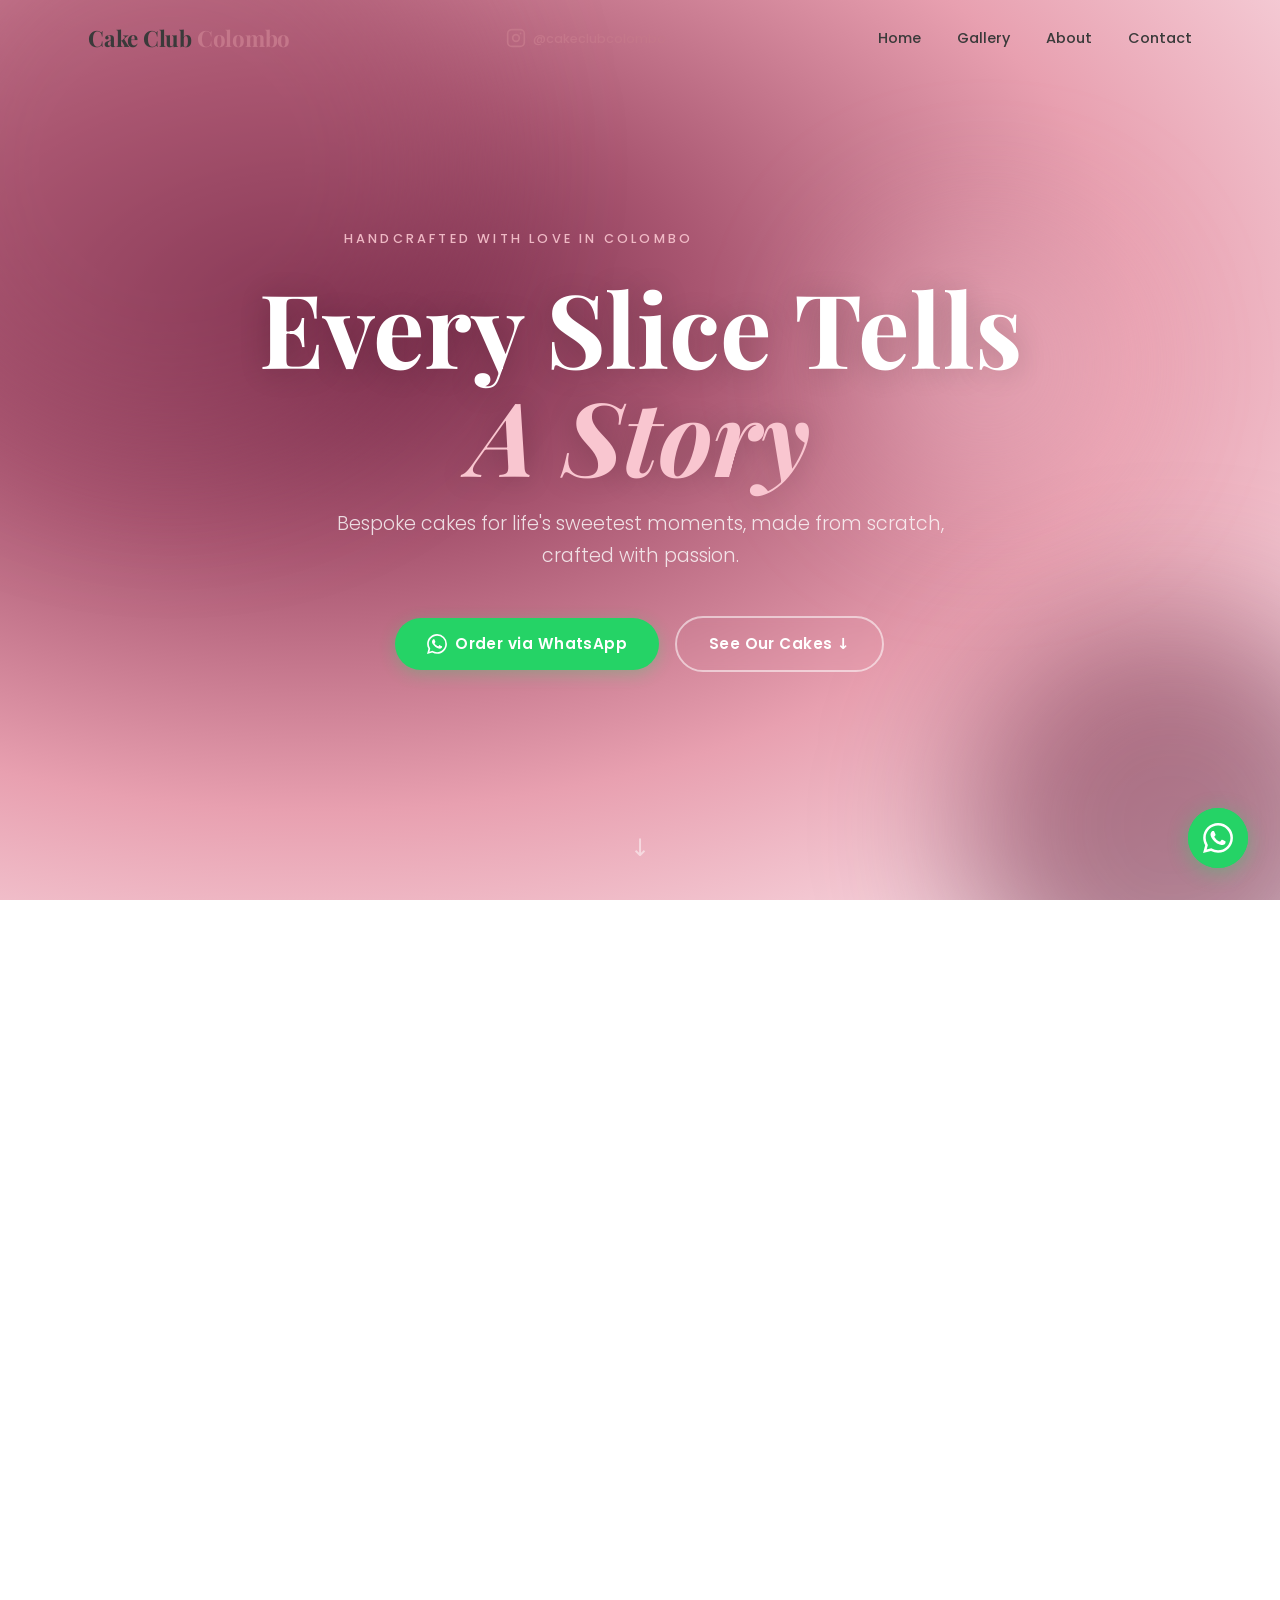
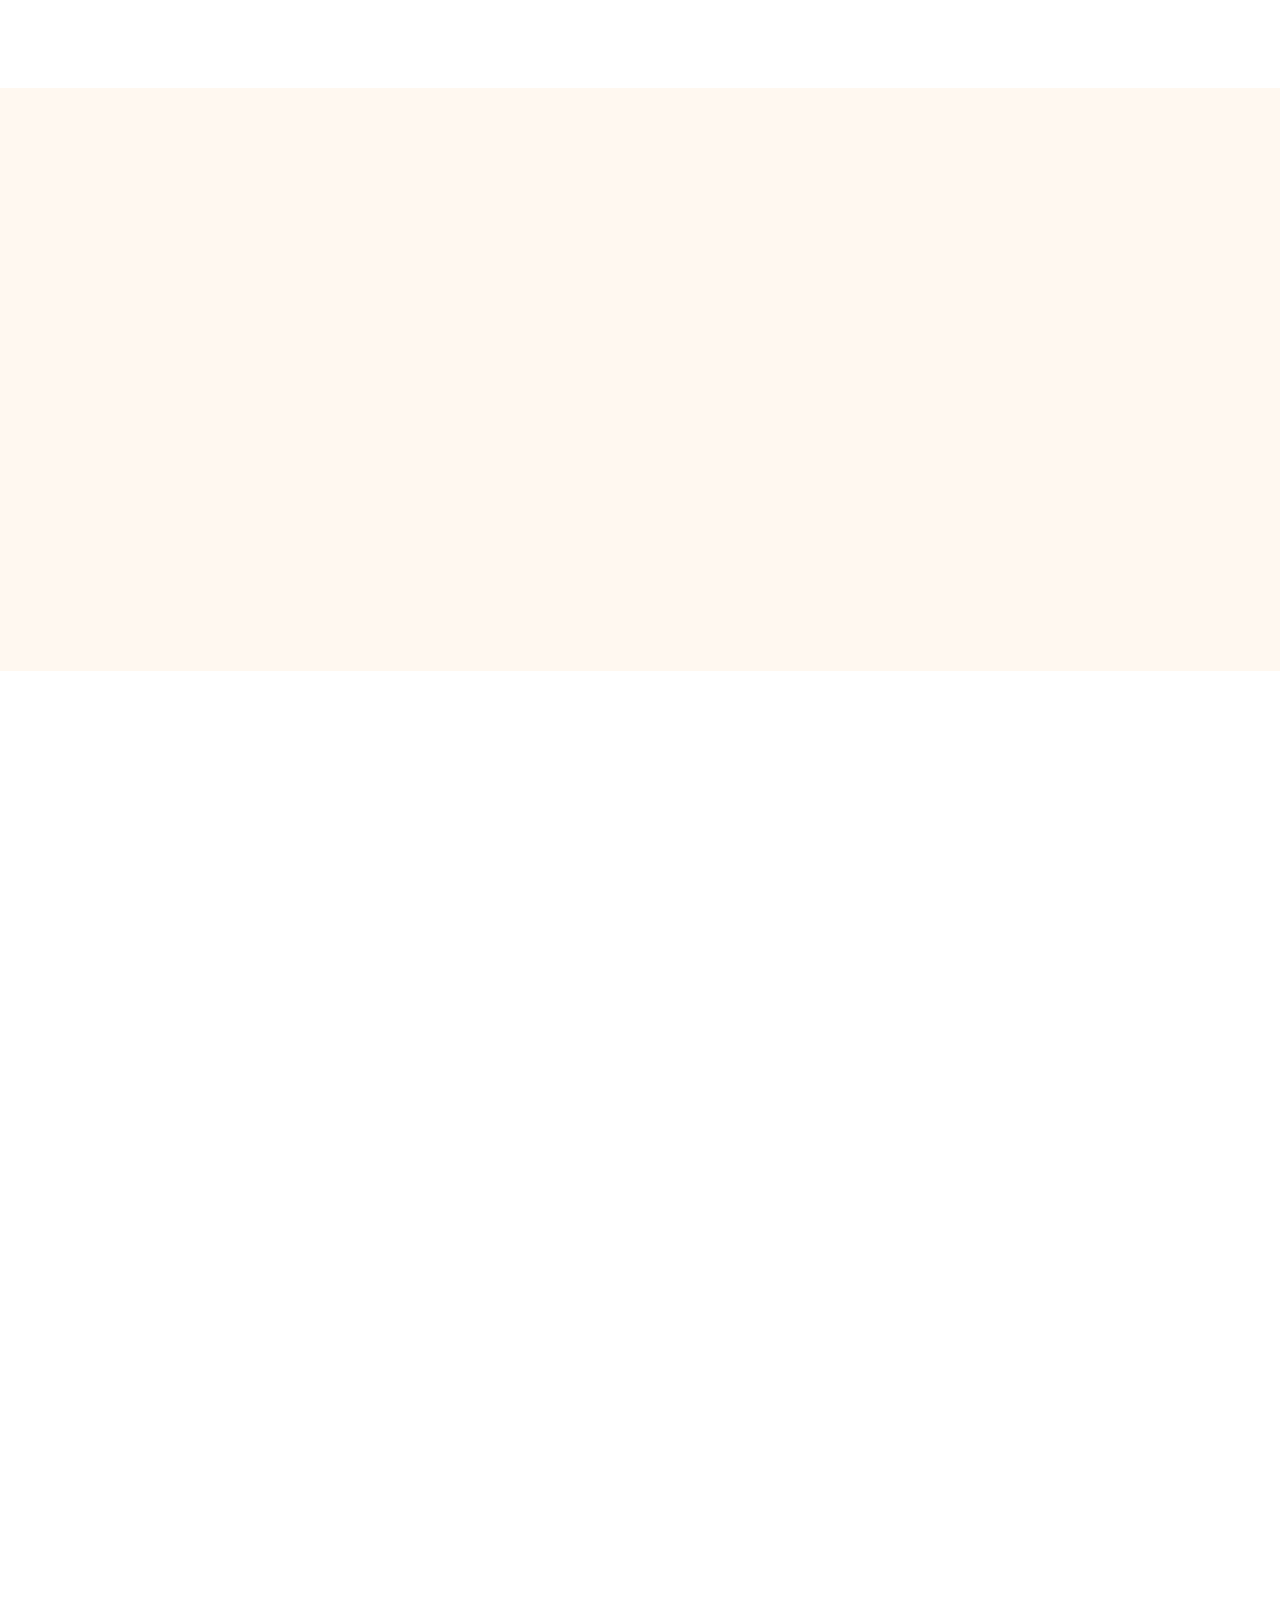
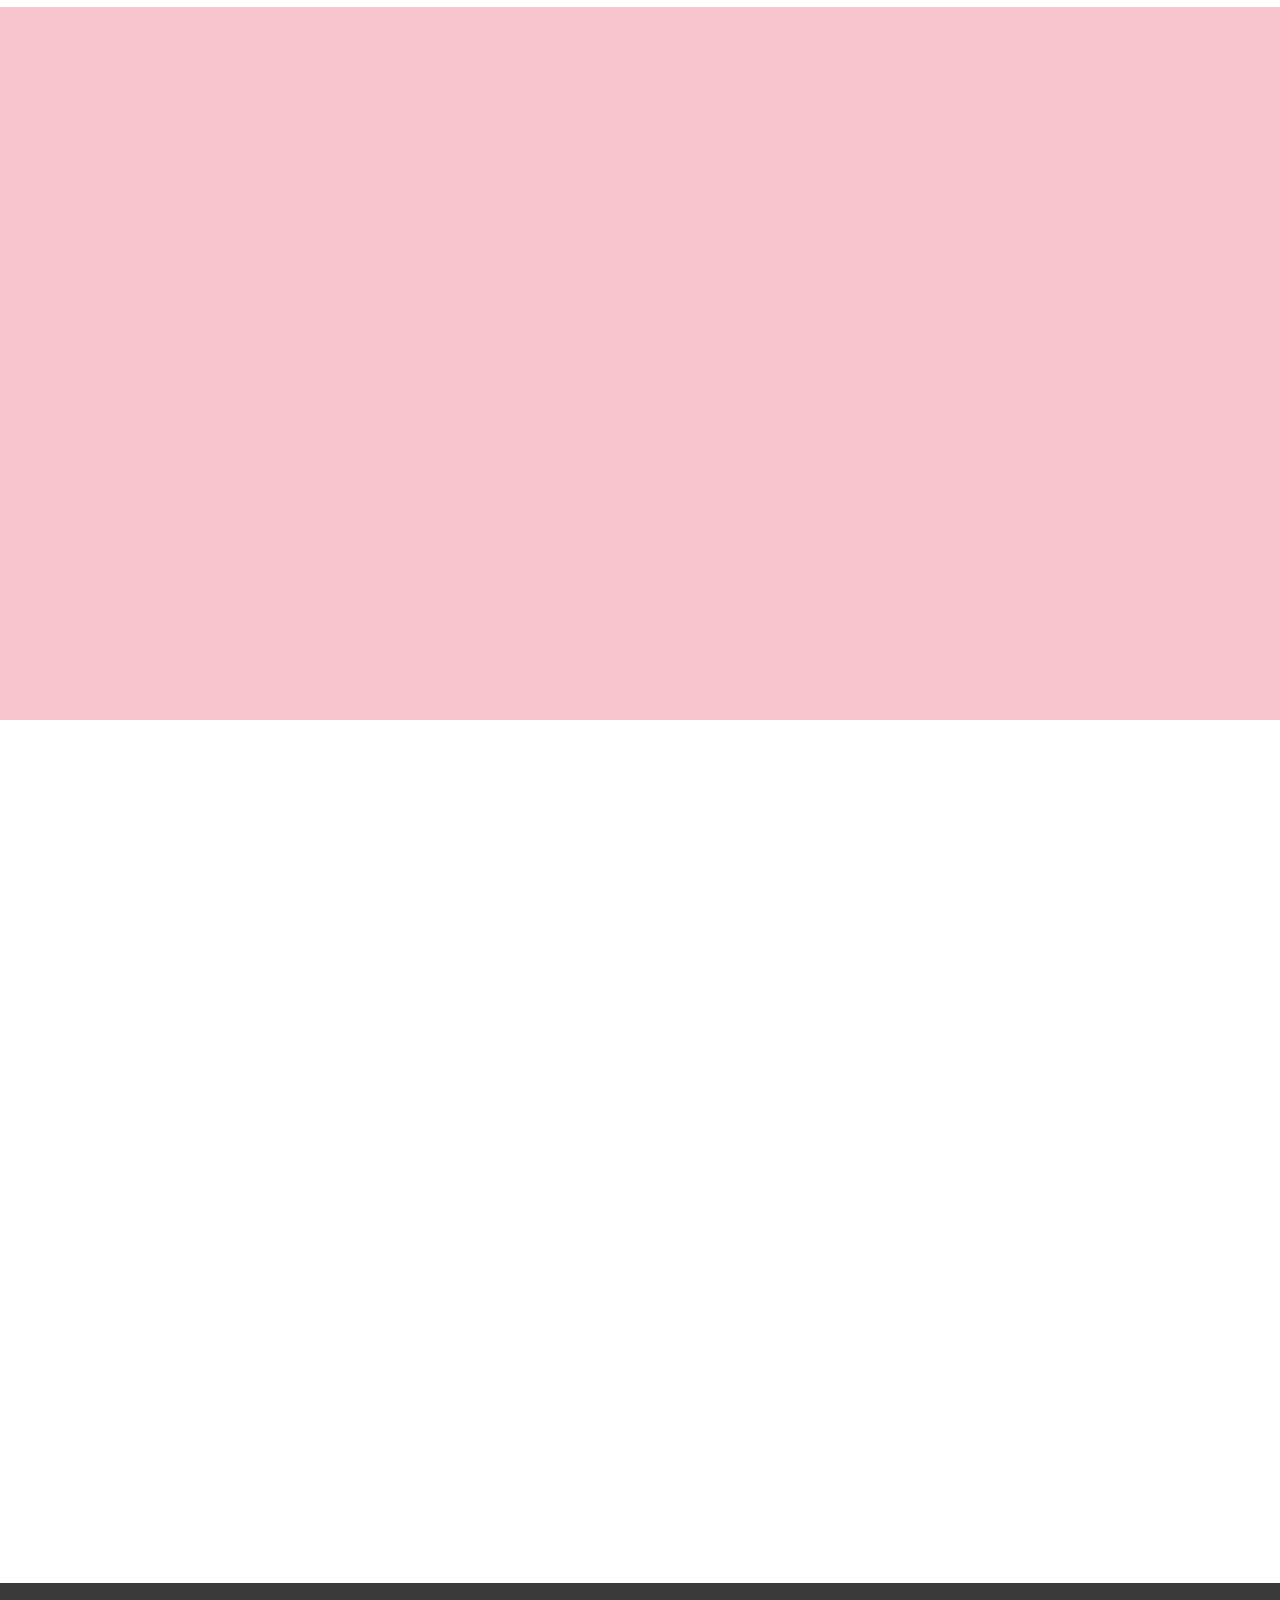
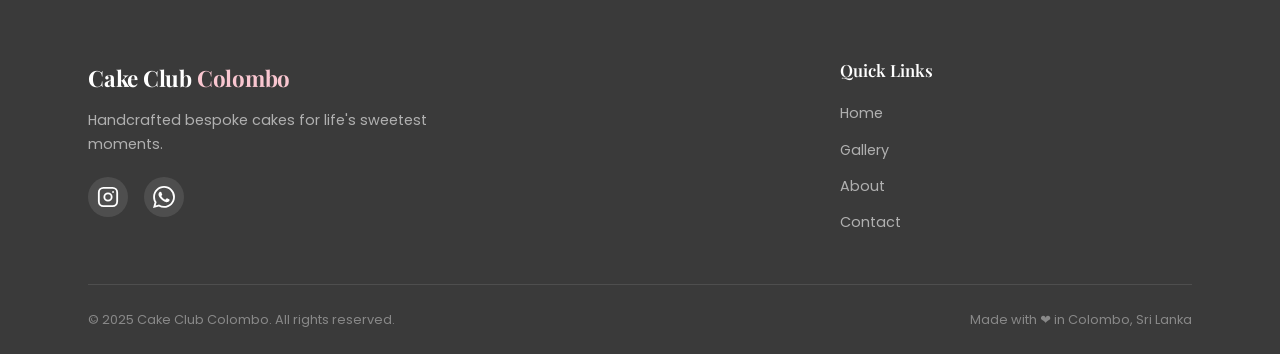
==== commit b77c218c: "Add Instagram post embeds to gallery, fix navbar instagram link, remove em dashes" ====
--- a/index.html
+++ b/index.html
@@ -139,19 +139,21 @@
           <h2 class="section-title">A Feast for the Eyes</h2>
           <p class="section-subtitle">Our latest creations, updated every time we post on Instagram.</p>
         </div>
-        <!-- ── INSTAGRAM FEED ──────────────────────────────────────
-             Your live Instagram photos will appear here automatically.
-             To set it up:
-             1. Go to https://behold.so and sign up for free
-             2. Connect your @cakeclubcolombo Instagram account
-             3. Create a widget, choose a grid layout
-             4. Copy the widget ID (e.g. ABCD1234XYZ)
-             5. Replace "PASTE_YOUR_BEHOLD_WIDGET_ID_HERE" below with it
-        ──────────────────────────────────────────────────────────── -->
-        <div class="gallery__embed">
-          <div id="behold-widget-PASTE_YOUR_BEHOLD_WIDGET_ID_HERE"></div>
-        </div>
-        <script src="https://w.behold.so/widget.js" type="module"></script>
+        <div class="gallery__instagram-grid">
+          <div><blockquote class="instagram-media" data-instgrm-permalink="https://www.instagram.com/p/DWCwdmuCOAx/" data-instgrm-version="14"></blockquote></div>
+          <div><blockquote class="instagram-media" data-instgrm-permalink="https://www.instagram.com/p/DWCyXebCD7R/" data-instgrm-version="14"></blockquote></div>
+          <div><blockquote class="instagram-media" data-instgrm-permalink="https://www.instagram.com/p/DWCyijviL3o/" data-instgrm-version="14"></blockquote></div>
+          <div><blockquote class="instagram-media" data-instgrm-permalink="https://www.instagram.com/p/DWGg1tak24E/" data-instgrm-version="14"></blockquote></div>
+          <div><blockquote class="instagram-media" data-instgrm-permalink="https://www.instagram.com/p/DWGh4W-iFuJ/" data-instgrm-version="14"></blockquote></div>
+          <div><blockquote class="instagram-media" data-instgrm-permalink="https://www.instagram.com/p/DWGjUQHCJxQ/" data-instgrm-version="14"></blockquote></div>
+          <div><blockquote class="instagram-media" data-instgrm-permalink="https://www.instagram.com/p/DWf_uV9jbNG/" data-instgrm-version="14"></blockquote></div>
+          <div><blockquote class="instagram-media" data-instgrm-permalink="https://www.instagram.com/p/DWjMTpkCHPW/" data-instgrm-version="14"></blockquote></div>
+          <div><blockquote class="instagram-media" data-instgrm-permalink="https://www.instagram.com/p/DWigO4_iMiF/" data-instgrm-version="14"></blockquote></div>
+          <div><blockquote class="instagram-media" data-instgrm-permalink="https://www.instagram.com/p/DWvkbGUiJln/" data-instgrm-version="14"></blockquote></div>
+          <div><blockquote class="instagram-media" data-instgrm-permalink="https://www.instagram.com/p/DWvkpm0CPUH/" data-instgrm-version="14"></blockquote></div>
+          <div><blockquote class="instagram-media" data-instgrm-permalink="https://www.instagram.com/p/DWvlBJnCArK/" data-instgrm-version="14"></blockquote></div>
+          <div><blockquote class="instagram-media" data-instgrm-permalink="https://www.instagram.com/p/DW6EeRzCOmd/" data-instgrm-version="14"></blockquote></div>
+        </div>
 
         <div class="gallery__cta reveal">
           <a
@@ -399,5 +401,6 @@
   </a>
 
   <script src="script.js"></script>
+  <script async src="https://www.instagram.com/embed.js"></script>
 </body>
 </html>
--- a/style.css
+++ b/style.css
@@ -585,33 +585,22 @@
   background-color: var(--color-cream);
 }
 
-/* Behold widget container */
-.gallery__embed {
-  width: 100%;
-  min-height: 320px;
+/* Instagram posts grid */
+.gallery__instagram-grid {
+  display: grid;
+  grid-template-columns: repeat(3, minmax(0, 1fr));
+  gap: 1.25rem;
+}
+
+.gallery__instagram-grid > div {
+  min-width: 0;
+  overflow: hidden;
   border-radius: var(--radius-md);
-  overflow: hidden;
-}
-
-/* Fallback placeholder when Behold widget hasn't been configured yet */
-.gallery__embed > div:only-child:empty {
-  display: flex;
-  align-items: center;
-  justify-content: center;
-  min-height: 360px;
-  background: linear-gradient(135deg, #f9c6d0 0%, #fff8f0 100%);
-  border-radius: var(--radius-md);
-  border: 2px dashed var(--color-rose);
-}
-
-.gallery__embed > div:only-child:empty::after {
-  content: 'Connect @cakeclubcolombo at behold.so — your Instagram photos will appear here automatically';
-  color: var(--color-charcoal-lt);
-  font-size: .95rem;
-  font-style: italic;
-  text-align: center;
-  padding: 2rem;
-  max-width: 42ch;
+  box-shadow: var(--shadow-sm);
+}
+
+.gallery__instagram-grid .instagram-media {
+  margin: 0 !important;
 }
 
 .gallery__cta {
@@ -1050,6 +1039,10 @@
 
   .site-footer__inner {
     grid-template-columns: 1fr 1fr;
+  }
+
+  .gallery__instagram-grid {
+    grid-template-columns: repeat(2, 1fr);
   }
 }
 
@@ -1104,6 +1097,11 @@
     right: 0;
   }
 
+  /* Gallery */
+  .gallery__instagram-grid {
+    grid-template-columns: 1fr;
+  }
+
   /* Testimonials */
   .testimonials__grid {
     grid-template-columns: 1fr;
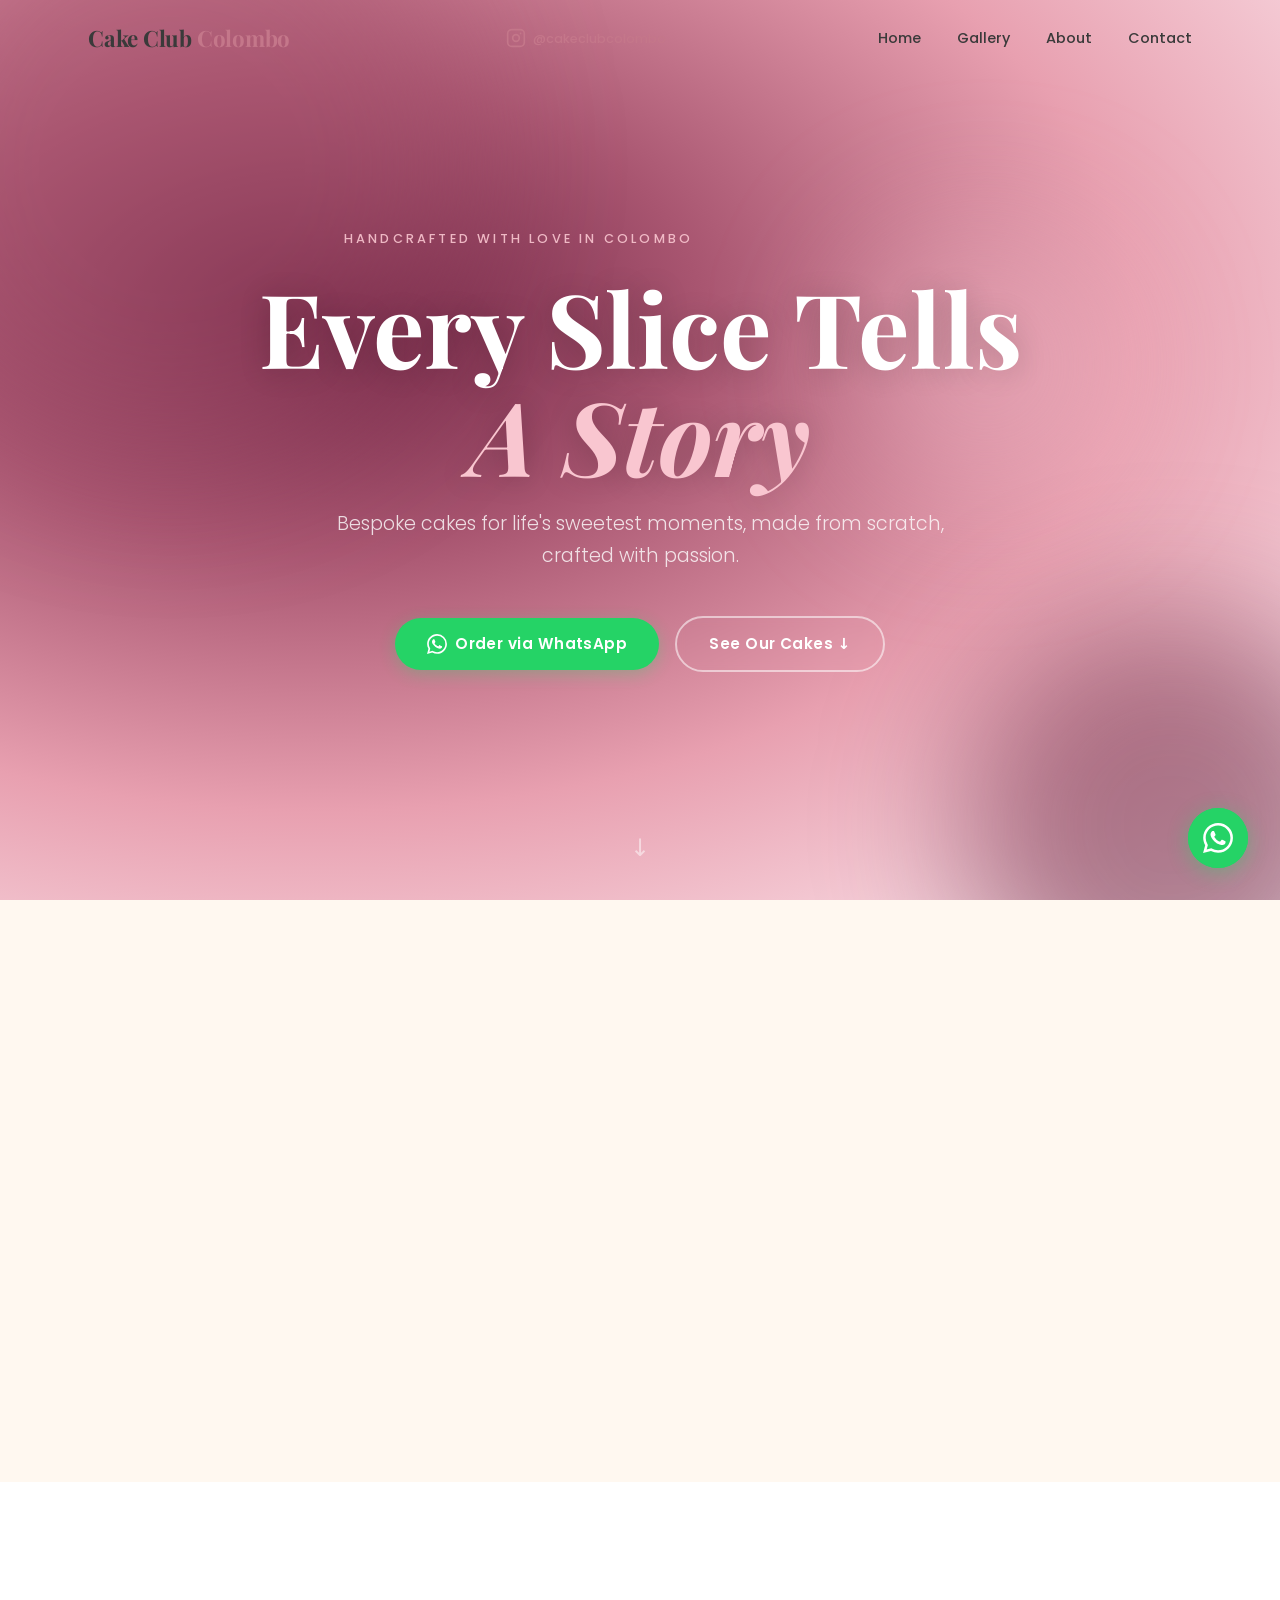
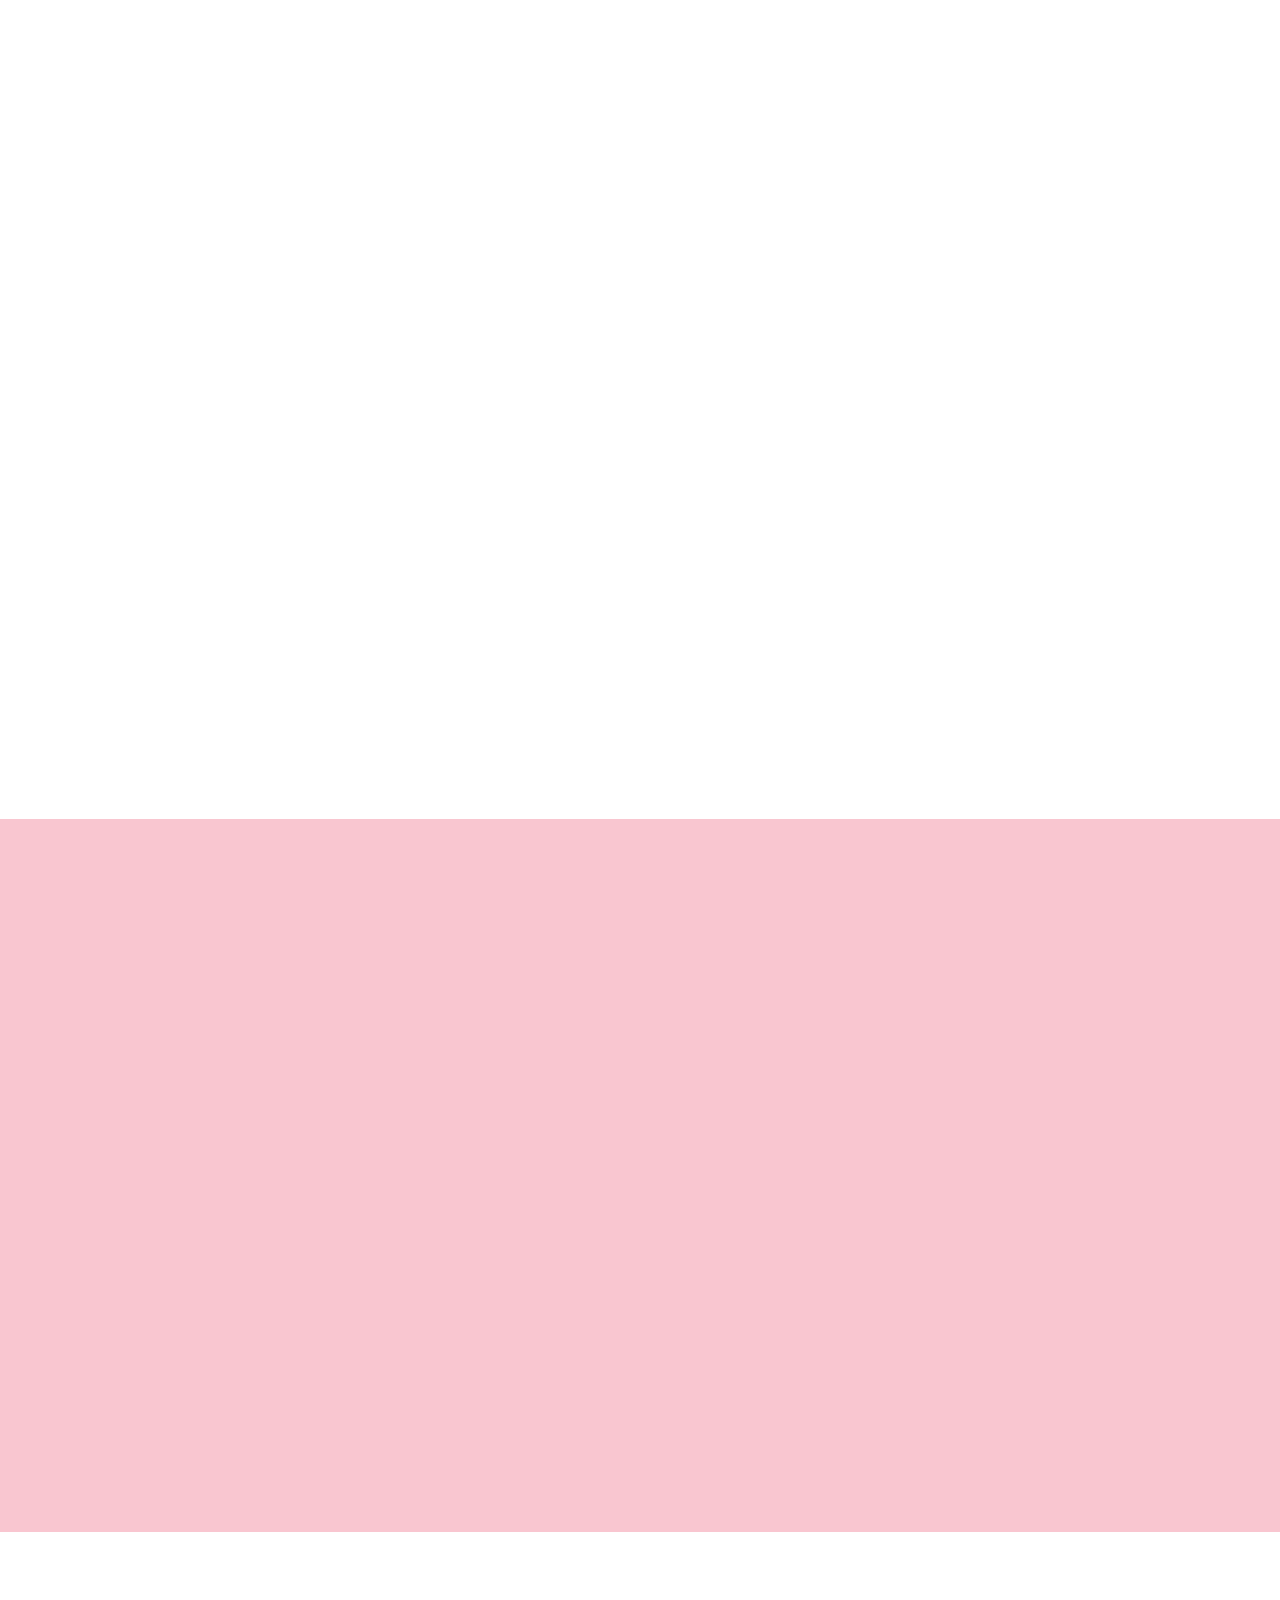
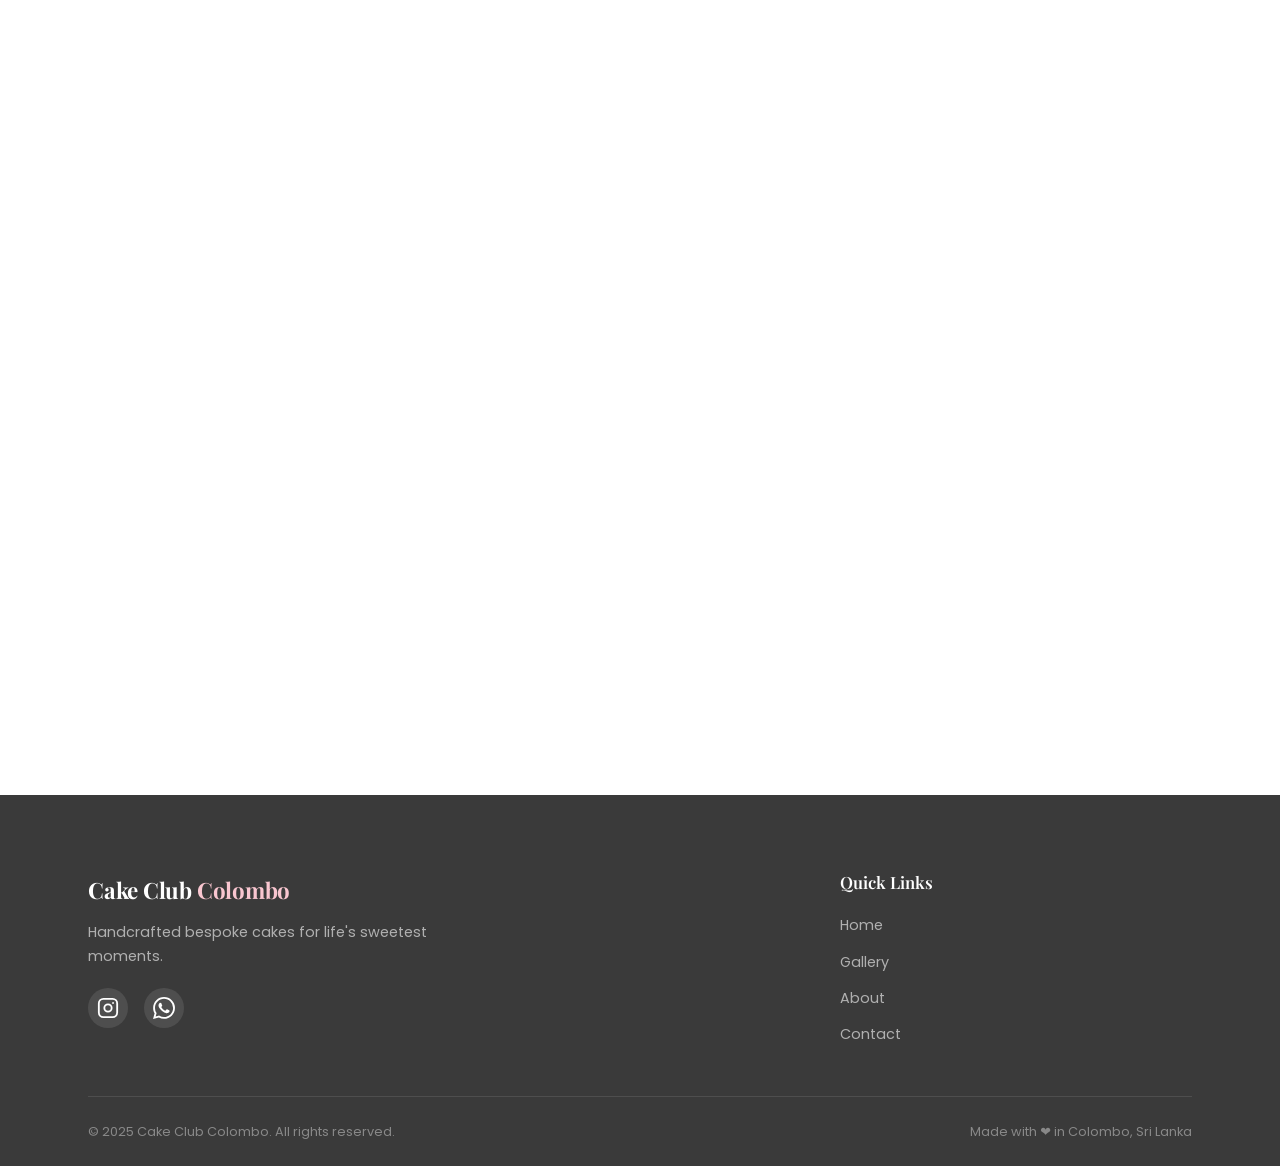
==== commit 8ff3340f: "Remove Our Creations section and related CSS" ====
--- a/index.html
+++ b/index.html
@@ -72,63 +72,9 @@
           <a href="#gallery" class="btn btn--hero-ghost">See Our Cakes &#8595;</a>
         </div>
       </div>
-      <a href="#specialties" class="hero__scroll-hint" aria-label="Scroll down">
+      <a href="#gallery" class="hero__scroll-hint" aria-label="Scroll down">
         <span class="scroll-arrow">&#8595;</span>
       </a>
-    </section>
-
-    <!-- ===== SPECIALTIES ===== -->
-    <section id="specialties" class="specialties section">
-      <div class="container">
-        <div class="section-header reveal">
-          <span class="section-eyebrow">Our Creations</span>
-          <h2 class="section-title">Made for Every Occasion</h2>
-          <p class="section-subtitle">From intimate celebrations to grand affairs, each cake is crafted with passion and precision.</p>
-        </div>
-        <div class="specialties__grid">
-
-          <article class="specialty-card reveal">
-            <div class="specialty-card__visual specialty-card__visual--custom">
-              <span class="specialty-card__icon">&#10024;</span>
-            </div>
-            <div class="specialty-card__body">
-              <h3>Custom Cakes</h3>
-              <p>Tailored to your vision. Any flavour, any design, any dream. Bring us your idea and we'll craft it into reality.</p>
-            </div>
-          </article>
-
-          <article class="specialty-card reveal">
-            <div class="specialty-card__visual specialty-card__visual--birthday">
-              <span class="specialty-card__icon">&#127874;</span>
-            </div>
-            <div class="specialty-card__body">
-              <h3>Birthday Cakes</h3>
-              <p>Make birthdays unforgettable with a showstopping cake that's as unique as the person celebrating.</p>
-            </div>
-          </article>
-
-          <article class="specialty-card reveal">
-            <div class="specialty-card__visual specialty-card__visual--wedding">
-              <span class="specialty-card__icon">&#128141;</span>
-            </div>
-            <div class="specialty-card__body">
-              <h3>Wedding Cakes</h3>
-              <p>Elegant, timeless, and delicious. The centrepiece your special day deserves, crafted with love.</p>
-            </div>
-          </article>
-
-          <article class="specialty-card reveal">
-            <div class="specialty-card__visual specialty-card__visual--cupcakes">
-              <span class="specialty-card__icon">&#129361;</span>
-            </div>
-            <div class="specialty-card__body">
-              <h3>Cupcakes &amp; Treats</h3>
-              <p>Perfectly portioned, beautifully decorated cupcakes and sweet treats for any gathering or gifting.</p>
-            </div>
-          </article>
-
-        </div>
-      </div>
     </section>
 
     <!-- ===== GALLERY ===== -->
--- a/style.css
+++ b/style.css
@@ -501,84 +501,6 @@
 
 
 /* ============================================================
-   6. SPECIALTIES
-   ============================================================ */
-.specialties {
-  background-color: var(--color-white);
-}
-
-.specialties__grid {
-  display: grid;
-  grid-template-columns: repeat(4, 1fr);
-  gap: var(--gap-card);
-}
-
-.specialty-card {
-  background-color: var(--color-cream);
-  border-radius: var(--radius-md);
-  overflow: hidden;
-  box-shadow: var(--shadow-sm);
-  transition: transform var(--transition-base), box-shadow var(--transition-base);
-}
-
-.specialty-card:hover {
-  transform: translateY(-6px);
-  box-shadow: var(--shadow-lg);
-}
-
-.specialty-card__visual {
-  height: 160px;
-  display: flex;
-  align-items: center;
-  justify-content: center;
-  transition: filter var(--transition-base);
-}
-
-.specialty-card__visual--custom {
-  background: linear-gradient(135deg, #f9c6d0 0%, #e8a0b0 100%);
-}
-
-.specialty-card__visual--birthday {
-  background: linear-gradient(135deg, #fde8c8 0%, #f5b87a 100%);
-}
-
-.specialty-card__visual--wedding {
-  background: linear-gradient(135deg, #e8d5f0 0%, #c4a0d8 100%);
-}
-
-.specialty-card__visual--cupcakes {
-  background: linear-gradient(135deg, #c8e8d8 0%, #7abfa0 100%);
-}
-
-.specialty-card:hover .specialty-card__visual {
-  filter: brightness(1.06);
-}
-
-.specialty-card__body {
-  padding: 1.5rem;
-}
-
-.specialty-card__icon {
-  font-size: 3rem;
-  line-height: 1;
-  display: block;
-}
-
-.specialty-card__body h3 {
-  font-size: 1.2rem;
-  font-weight: 600;
-  margin-bottom: .5rem;
-  color: var(--color-charcoal);
-}
-
-.specialty-card__body p {
-  font-size: .9rem;
-  color: var(--color-charcoal-lt);
-  line-height: 1.6;
-}
-
-
-/* ============================================================
    7. GALLERY
    ============================================================ */
 .gallery {
@@ -1078,19 +1000,50 @@
     font-size: 1.15rem;
   }
 
+  /* Hide instagram handle text in nav — keep icon only */
+  .nav-instagram span {
+    display: none;
+  }
+
+  .nav-instagram {
+    margin-left: 0;
+    padding: .25rem;
+  }
+
   /* Hero */
   .hero__title {
-    font-size: clamp(2.5rem, 10vw, 4rem);
-  }
-
-  /* Specialties */
-  .specialties__grid {
-    grid-template-columns: 1fr;
+    font-size: clamp(2.2rem, 9vw, 3.5rem);
+  }
+
+  .hero__subtitle {
+    font-size: .95rem;
+    margin-bottom: 2rem;
+  }
+
+  /* Hero buttons full width on mobile */
+  .hero__actions {
+    flex-direction: column;
+    align-items: center;
+  }
+
+  .hero__actions .btn {
+    width: 100%;
+    max-width: 300px;
+    justify-content: center;
   }
 
   /* About */
   .about__inner {
     grid-template-columns: 1fr;
+  }
+
+  /* Shrink the "Cake Club Colombo" tile on mobile */
+  .about__image-tile {
+    aspect-ratio: 3 / 2;
+  }
+
+  .about__tile-logo {
+    font-size: clamp(1.4rem, 6vw, 2rem);
   }
 
   .about__image-badge {
@@ -1133,6 +1086,10 @@
     margin-top: 1rem;
   }
 
+  .about__tile-logo {
+    font-size: 1.4rem;
+  }
+
   .whatsapp-float {
     bottom: 1.25rem;
     right: 1.25rem;
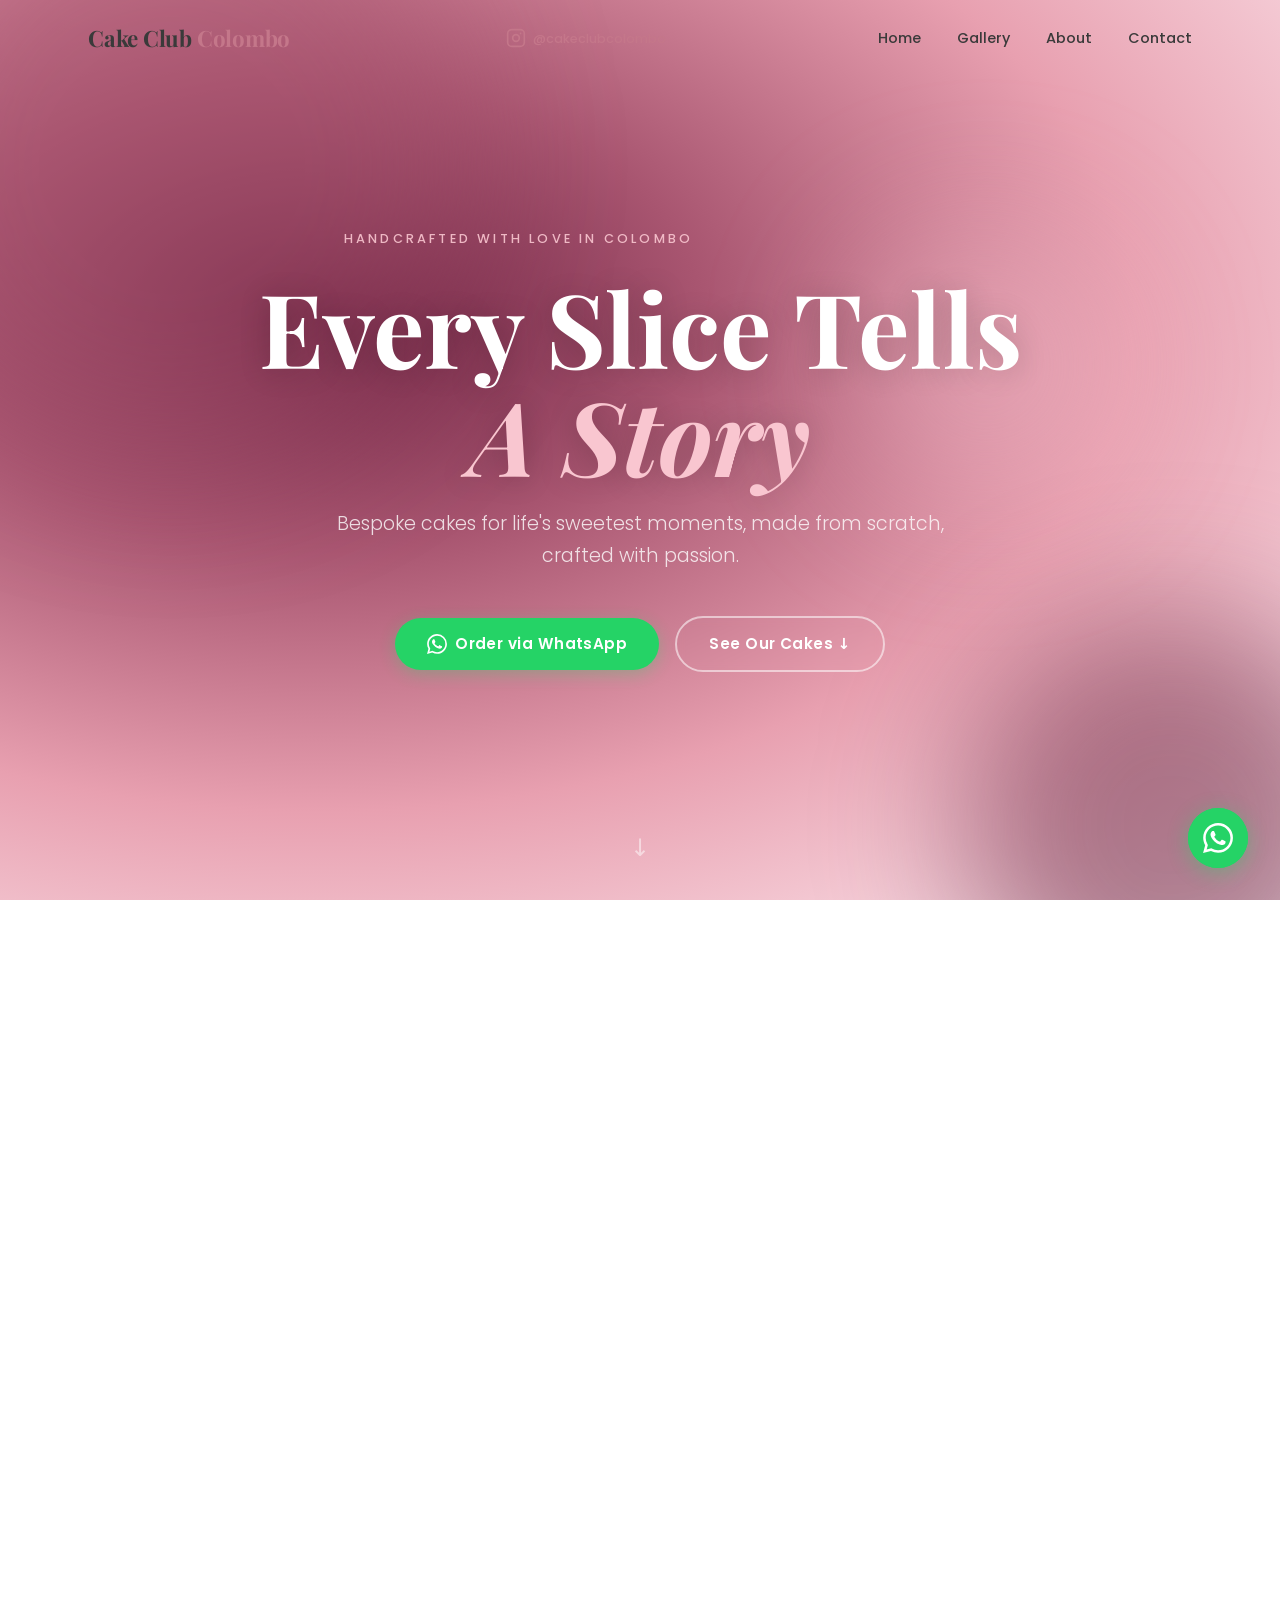
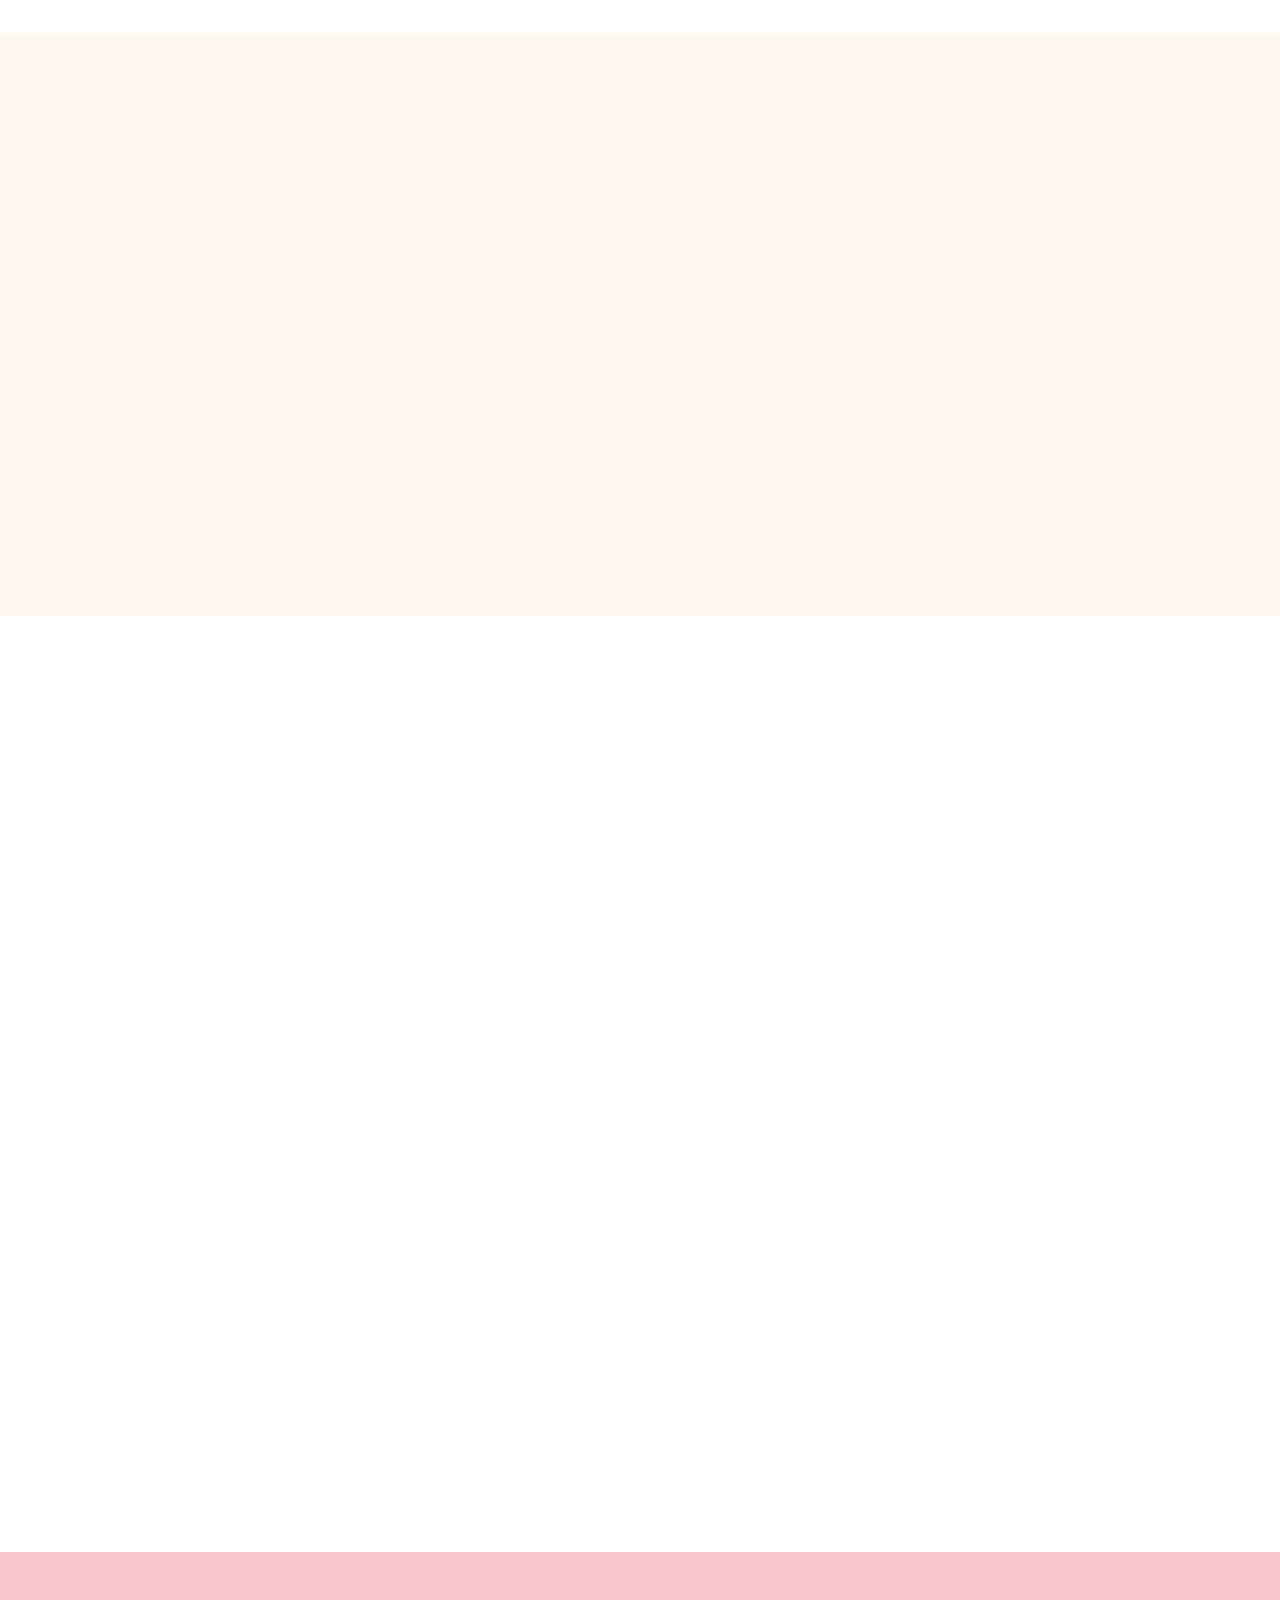
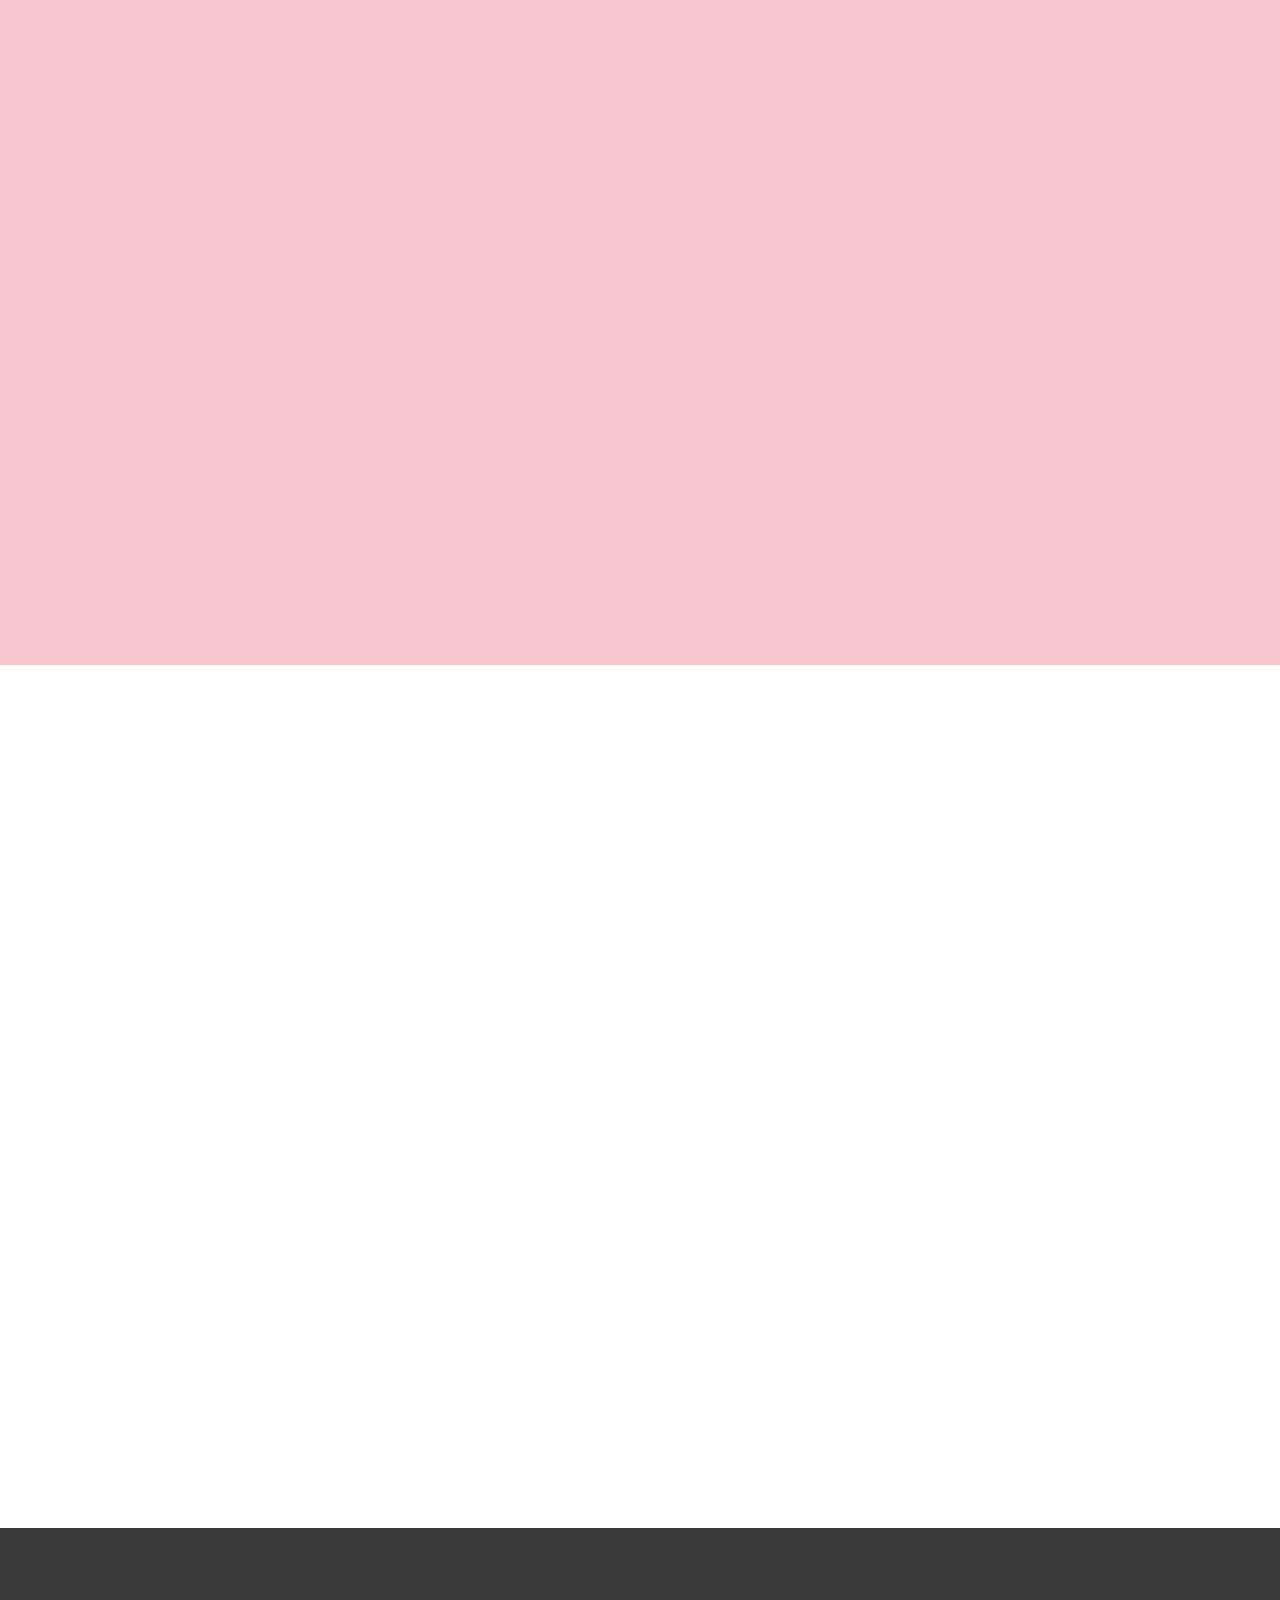
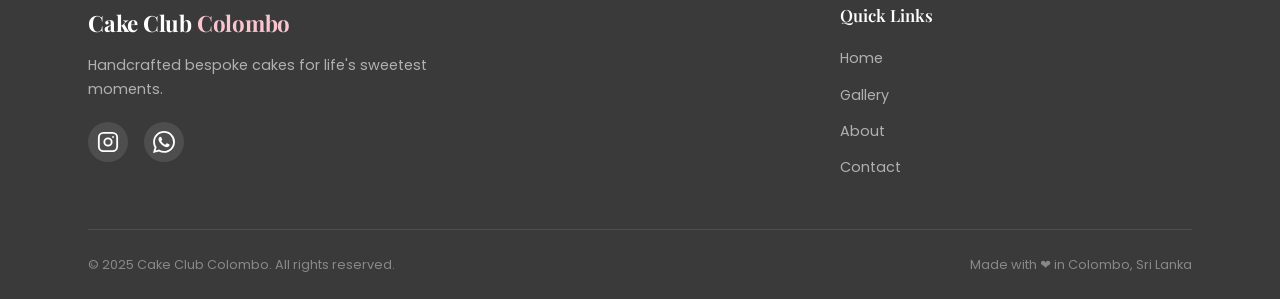
==== commit 473dcae9: "Restore What We Do section: clean gradient cards with category names, no emojis" ====
--- a/index.html
+++ b/index.html
@@ -75,6 +75,56 @@
       <a href="#gallery" class="hero__scroll-hint" aria-label="Scroll down">
         <span class="scroll-arrow">&#8595;</span>
       </a>
+    </section>
+
+    <!-- ===== SPECIALTIES ===== -->
+    <section id="specialties" class="specialties section">
+      <div class="container">
+        <div class="section-header reveal">
+          <span class="section-eyebrow">What We Do</span>
+          <h2 class="section-title">Made for Every Occasion</h2>
+          <p class="section-subtitle">From intimate celebrations to grand affairs, each cake is crafted with passion and precision.</p>
+        </div>
+        <div class="specialties__grid">
+
+          <article class="specialty-card reveal">
+            <div class="specialty-card__visual specialty-card__visual--custom">
+              <h3 class="specialty-card__label">Custom Cakes</h3>
+            </div>
+            <div class="specialty-card__body">
+              <p>Tailored to your vision. Any flavour, any design, any dream. Bring us your idea and we'll craft it into reality.</p>
+            </div>
+          </article>
+
+          <article class="specialty-card reveal">
+            <div class="specialty-card__visual specialty-card__visual--birthday">
+              <h3 class="specialty-card__label">Birthday Cakes</h3>
+            </div>
+            <div class="specialty-card__body">
+              <p>Make birthdays unforgettable with a showstopping cake that's as unique as the person celebrating.</p>
+            </div>
+          </article>
+
+          <article class="specialty-card reveal">
+            <div class="specialty-card__visual specialty-card__visual--wedding">
+              <h3 class="specialty-card__label">Wedding Cakes</h3>
+            </div>
+            <div class="specialty-card__body">
+              <p>Elegant, timeless, and delicious. The centrepiece your special day deserves, crafted with love.</p>
+            </div>
+          </article>
+
+          <article class="specialty-card reveal">
+            <div class="specialty-card__visual specialty-card__visual--cupcakes">
+              <h3 class="specialty-card__label">Cupcakes &amp; Treats</h3>
+            </div>
+            <div class="specialty-card__body">
+              <p>Perfectly portioned, beautifully decorated cupcakes and sweet treats for any gathering or gifting.</p>
+            </div>
+          </article>
+
+        </div>
+      </div>
     </section>
 
     <!-- ===== GALLERY ===== -->
--- a/style.css
+++ b/style.css
@@ -501,6 +501,82 @@
 
 
 /* ============================================================
+   6. SPECIALTIES
+   ============================================================ */
+.specialties {
+  background-color: var(--color-white);
+}
+
+.specialties__grid {
+  display: grid;
+  grid-template-columns: repeat(4, 1fr);
+  gap: var(--gap-card);
+}
+
+.specialty-card {
+  background-color: var(--color-cream);
+  border-radius: var(--radius-md);
+  overflow: hidden;
+  box-shadow: var(--shadow-sm);
+  transition: transform var(--transition-base), box-shadow var(--transition-base);
+}
+
+.specialty-card:hover {
+  transform: translateY(-6px);
+  box-shadow: var(--shadow-lg);
+}
+
+.specialty-card__visual {
+  height: 140px;
+  display: flex;
+  align-items: center;
+  justify-content: center;
+  position: relative;
+  overflow: hidden;
+}
+
+.specialty-card__visual::before {
+  content: '';
+  position: absolute;
+  width: 200px;
+  height: 200px;
+  border-radius: 50%;
+  background: rgba(255,255,255,.15);
+  top: -60px;
+  right: -60px;
+  pointer-events: none;
+}
+
+.specialty-card__visual--custom  { background: linear-gradient(145deg, #fad4de 0%, #c4778a 100%); }
+.specialty-card__visual--birthday { background: linear-gradient(145deg, #fef0d8 0%, #e89940 100%); }
+.specialty-card__visual--wedding  { background: linear-gradient(145deg, #ede8f8 0%, #9b6dc8 100%); }
+.specialty-card__visual--cupcakes { background: linear-gradient(145deg, #d8f0e8 0%, #4a9a78 100%); }
+
+.specialty-card__label {
+  font-family: var(--font-display);
+  font-size: 1.15rem;
+  font-weight: 700;
+  color: var(--color-white);
+  text-align: center;
+  padding: 0 1rem;
+  text-shadow: 0 2px 10px rgba(0,0,0,.2);
+  position: relative;
+  z-index: 1;
+  letter-spacing: .01em;
+}
+
+.specialty-card__body {
+  padding: 1.25rem 1.5rem 1.5rem;
+}
+
+.specialty-card__body p {
+  font-size: .9rem;
+  color: var(--color-charcoal-lt);
+  line-height: 1.6;
+}
+
+
+/* ============================================================
    7. GALLERY
    ============================================================ */
 .gallery {
@@ -1032,6 +1108,11 @@
     justify-content: center;
   }
 
+  /* Specialties */
+  .specialties__grid {
+    grid-template-columns: repeat(2, 1fr);
+  }
+
   /* About */
   .about__inner {
     grid-template-columns: 1fr;
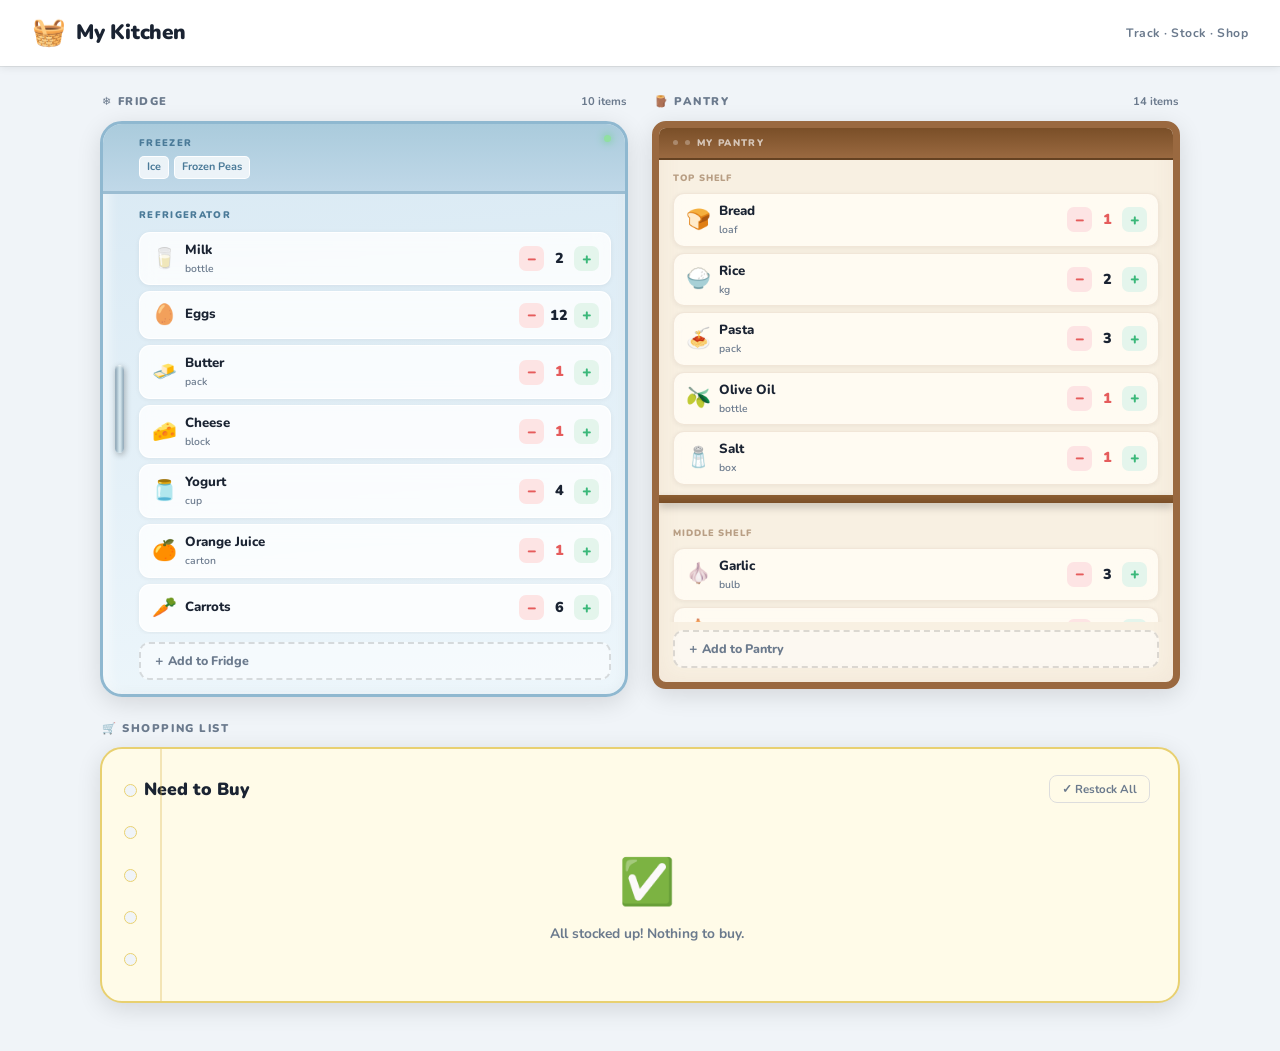
==== commit 50920482: "Deploy My Kitchen Tracker as GitHub Pages site Co-Authored-By: Claude Sonnet 4.6 <noreply@anthropic." ====
--- a/index.html
+++ b/index.html
@@ -1,402 +1,1350 @@
 <!DOCTYPE html>
 <html lang="en">
 <head>
-  <meta charset="UTF-8" />
-  <meta name="viewport" content="width=device-width, initial-scale=1.0" />
-  <title>Cake Club Colombo | Artisan Cakes &amp; Bespoke Creations</title>
-  <meta name="description" content="Handcrafted bespoke cakes for life's sweetest moments. Custom cakes, birthday cakes, wedding cakes and cupcakes in Colombo, Sri Lanka." />
-  <!-- Open Graph -->
-  <meta property="og:title" content="Cake Club Colombo" />
-  <meta property="og:description" content="Handcrafted bespoke cakes for life's sweetest moments." />
-  <meta property="og:type" content="website" />
-  <meta property="og:url" content="https://www.instagram.com/cakeclubcolombo/" />
-  <!-- Google Fonts -->
-  <link rel="preconnect" href="https://fonts.googleapis.com" />
-  <link rel="preconnect" href="https://fonts.gstatic.com" crossorigin />
-  <link href="https://fonts.googleapis.com/css2?family=Playfair+Display:ital,wght@0,400;0,600;0,700;1,400;1,600&family=Poppins:wght@300;400;500;600&display=swap" rel="stylesheet" />
-  <link rel="stylesheet" href="style.css" />
+  <meta charset="UTF-8">
+  <meta name="viewport" content="width=device-width, initial-scale=1.0">
+  <title>My Kitchen Tracker</title>
+  <link href="https://fonts.googleapis.com/css2?family=Nunito:wght@400;600;700;800;900&display=swap" rel="stylesheet">
+  <style>
+    :root {
+      --bg: #f0f4f8;
+      --white: #ffffff;
+      --text: #1a2332;
+      --muted: #6b7a8d;
+      --shadow-sm: 0 2px 8px rgba(0,0,0,0.08);
+      --shadow-md: 0 6px 24px rgba(0,0,0,0.12);
+      --shadow-lg: 0 16px 48px rgba(0,0,0,0.18);
+      --r-sm: 10px;
+      --r-md: 16px;
+      --r-lg: 22px;
+
+      /* Fridge palette */
+      --fr-bg: linear-gradient(175deg, #c6dde9 0%, #daeaf4 7%, #edf6fb 100%);
+      --fr-border: #8fb8d0;
+      --fr-freezer: #bacfe0;
+      --fr-line: #9bbdd2;
+
+      /* Pantry palette */
+      --pa-bg: #f8f0e2;
+      --pa-wood: #9a6940;
+      --pa-dark-wood: #7a4f28;
+      --pa-shelf: #8c5e32;
+
+      /* Grocery palette */
+      --gr-bg: #fffbe8;
+      --gr-line: #e8d070;
+      --gr-hole: #f0e8c8;
+
+      /* Actions */
+      --green: #3bb87a;
+      --red:   #e55c5c;
+      --amber: #f0a030;
+    }
+
+    *, *::before, *::after { box-sizing: border-box; margin: 0; padding: 0; }
+
+    body {
+      font-family: 'Nunito', system-ui, sans-serif;
+      background: var(--bg);
+      color: var(--text);
+      min-height: 100vh;
+      line-height: 1.5;
+    }
+
+    /* ===========================
+       HEADER
+    =========================== */
+    .app-header {
+      background: var(--white);
+      padding: 0 32px;
+      height: 66px;
+      display: flex;
+      align-items: center;
+      justify-content: space-between;
+      box-shadow: 0 1px 0 rgba(0,0,0,0.07), var(--shadow-sm);
+      position: sticky;
+      top: 0;
+      z-index: 60;
+    }
+
+    .header-logo {
+      display: flex;
+      align-items: center;
+      gap: 10px;
+    }
+
+    .header-logo h1 {
+      font-size: 1.3rem;
+      font-weight: 900;
+      letter-spacing: -0.02em;
+    }
+
+    .header-logo .logo-icon { font-size: 1.7rem; }
+
+    .header-right {
+      display: flex;
+      align-items: center;
+      gap: 10px;
+    }
+
+    .header-sub {
+      font-size: 0.76rem;
+      color: var(--muted);
+      font-weight: 700;
+      letter-spacing: 0.04em;
+    }
+
+    .header-badge {
+      background: var(--red);
+      color: white;
+      border-radius: 50px;
+      padding: 3px 12px;
+      font-size: 0.72rem;
+      font-weight: 800;
+      display: none;
+      animation: pulse 2s ease infinite;
+    }
+
+    .header-badge.visible { display: inline-block; }
+
+    @keyframes pulse {
+      0%, 100% { box-shadow: 0 0 0 0 rgba(229,92,92,0.4); }
+      50% { box-shadow: 0 0 0 6px rgba(229,92,92,0); }
+    }
+
+    /* ===========================
+       MAIN GRID
+    =========================== */
+    .app-main {
+      max-width: 1120px;
+      margin: 0 auto;
+      padding: 28px 20px 48px;
+      display: grid;
+      grid-template-columns: 1fr 1fr;
+      grid-template-areas:
+        "fridge pantry"
+        "grocery grocery";
+      gap: 24px;
+    }
+
+    .section-wrapper { display: flex; flex-direction: column; }
+
+    .section-header {
+      display: flex;
+      align-items: center;
+      justify-content: space-between;
+      margin-bottom: 10px;
+      padding: 0 2px;
+    }
+
+    .section-label {
+      font-size: 0.7rem;
+      font-weight: 900;
+      letter-spacing: 0.14em;
+      text-transform: uppercase;
+      color: var(--muted);
+    }
+
+    .section-count {
+      font-size: 0.7rem;
+      font-weight: 700;
+      color: var(--muted);
+    }
+
+    /* ===========================
+       FRIDGE
+    =========================== */
+    .fridge-wrapper { grid-area: fridge; }
+
+    .fridge {
+      background: var(--fr-bg);
+      border-radius: var(--r-lg);
+      border: 3.5px solid var(--fr-border);
+      position: relative;
+      overflow: hidden;
+      box-shadow:
+        inset 3px 3px 14px rgba(255,255,255,0.85),
+        inset -1px -1px 8px rgba(80,130,160,0.12),
+        var(--shadow-md);
+      min-height: 500px;
+      display: flex;
+      flex-direction: column;
+    }
+
+    /* Chrome handle */
+    .fridge-handle {
+      position: absolute;
+      left: 12px;
+      top: 50%;
+      transform: translateY(-50%);
+      width: 9px;
+      height: 88px;
+      background: linear-gradient(90deg,
+        #7a95a8 0%,
+        #c0d4de 35%,
+        #daeaf0 55%,
+        #b8cdd8 75%,
+        #7a95a8 100%);
+      border-radius: 5px;
+      box-shadow: 1px 2px 6px rgba(0,0,0,0.28), inset 0 1px 2px rgba(255,255,255,0.6);
+      z-index: 5;
+    }
+
+    /* LED light dot */
+    .fridge-led {
+      position: absolute;
+      top: 11px;
+      right: 14px;
+      width: 7px;
+      height: 7px;
+      border-radius: 50%;
+      background: #90e0a0;
+      box-shadow: 0 0 8px #60d080;
+    }
+
+    /* Freezer section */
+    .fridge-freezer {
+      background: linear-gradient(180deg, #aacbdc 0%, #c0d8e8 100%);
+      padding: 12px 16px 12px 36px;
+      border-bottom: 3px solid var(--fr-line);
+      flex-shrink: 0;
+    }
+
+    .fridge-freezer-label {
+      font-size: 0.6rem;
+      font-weight: 900;
+      letter-spacing: 0.14em;
+      text-transform: uppercase;
+      color: #4a7a98;
+      margin-bottom: 6px;
+    }
+
+    .freezer-chips {
+      display: flex;
+      flex-wrap: wrap;
+      gap: 5px;
+      min-height: 18px;
+    }
+
+    .freezer-chip {
+      background: rgba(255,255,255,0.72);
+      border: 1px solid rgba(255,255,255,0.9);
+      border-radius: 5px;
+      padding: 2px 7px;
+      font-size: 0.68rem;
+      font-weight: 700;
+      color: #4a7a98;
+    }
+
+    /* Main fridge body */
+    .fridge-body {
+      padding: 14px 14px 14px 36px;
+      flex: 1;
+      overflow-y: auto;
+      overflow-x: hidden;
+      max-height: 440px;
+    }
+
+    .fridge-body::-webkit-scrollbar { width: 4px; }
+    .fridge-body::-webkit-scrollbar-thumb {
+      background: rgba(100,140,160,0.3);
+      border-radius: 4px;
+    }
+
+    .fridge-body-label {
+      font-size: 0.6rem;
+      font-weight: 900;
+      letter-spacing: 0.14em;
+      text-transform: uppercase;
+      color: #4a7a98;
+      margin-bottom: 10px;
+    }
+
+    /* ===========================
+       PANTRY
+    =========================== */
+    .pantry-wrapper { grid-area: pantry; }
+
+    .pantry {
+      background: var(--pa-bg);
+      border-radius: 14px;
+      border: 7px solid var(--pa-wood);
+      position: relative;
+      overflow: hidden;
+      box-shadow:
+        inset 0 0 24px rgba(154,105,64,0.07),
+        var(--shadow-md);
+      min-height: 500px;
+      display: flex;
+      flex-direction: column;
+    }
+
+    /* Crown / top bar */
+    .pantry-crown {
+      background: linear-gradient(180deg, var(--pa-dark-wood) 0%, var(--pa-wood) 100%);
+      padding: 8px 14px;
+      display: flex;
+      align-items: center;
+      gap: 7px;
+      border-bottom: 2px solid rgba(0,0,0,0.18);
+      flex-shrink: 0;
+    }
+
+    .pantry-crown-dot {
+      width: 5px;
+      height: 5px;
+      border-radius: 50%;
+      background: rgba(255,255,255,0.28);
+    }
+
+    .pantry-crown-label {
+      font-size: 0.6rem;
+      font-weight: 900;
+      letter-spacing: 0.14em;
+      text-transform: uppercase;
+      color: rgba(255,255,255,0.65);
+    }
+
+    .pantry-body {
+      flex: 1;
+      overflow-y: auto;
+      overflow-x: hidden;
+      max-height: 462px;
+    }
+
+    .pantry-body::-webkit-scrollbar { width: 4px; }
+    .pantry-body::-webkit-scrollbar-thumb {
+      background: rgba(154,105,64,0.3);
+      border-radius: 4px;
+    }
+
+    /* Shelf rows */
+    .pantry-shelf {
+      padding: 12px 14px;
+      position: relative;
+    }
+
+    .pantry-shelf + .pantry-shelf {
+      border-top: none;
+    }
+
+    /* Shelf board */
+    .pantry-shelf-board {
+      position: relative;
+      padding-bottom: 18px;
+    }
+
+    .pantry-shelf-board::after {
+      content: '';
+      position: absolute;
+      bottom: 0;
+      left: -14px;
+      right: -14px;
+      height: 8px;
+      background: linear-gradient(180deg, var(--pa-shelf) 0%, var(--pa-dark-wood) 100%);
+      box-shadow: 0 4px 8px rgba(0,0,0,0.22);
+    }
+
+    .pantry-shelf:last-child .pantry-shelf-board::after {
+      display: none;
+    }
+
+    .pantry-shelf-label {
+      font-size: 0.58rem;
+      font-weight: 900;
+      letter-spacing: 0.1em;
+      text-transform: uppercase;
+      color: var(--pa-dark-wood);
+      opacity: 0.5;
+      margin-bottom: 7px;
+    }
+
+    /* ===========================
+       ITEM CARDS
+    =========================== */
+    .items-list {
+      display: flex;
+      flex-direction: column;
+      gap: 6px;
+    }
+
+    .item-card {
+      background: rgba(255,255,255,0.80);
+      backdrop-filter: blur(8px);
+      border-radius: 11px;
+      padding: 8px 11px;
+      display: flex;
+      align-items: center;
+      gap: 8px;
+      border: 1px solid rgba(255,255,255,0.94);
+      box-shadow: 0 1px 5px rgba(0,0,0,0.06);
+      transition: transform 0.16s ease, box-shadow 0.16s ease;
+      position: relative;
+      animation: popIn 0.22s ease;
+    }
+
+    .pantry-wrapper .item-card {
+      background: rgba(255,252,244,0.88);
+      border-color: rgba(154,105,64,0.14);
+    }
+
+    .item-card:hover {
+      transform: translateX(3px);
+      box-shadow: 0 3px 12px rgba(0,0,0,0.1);
+    }
+
+    @keyframes popIn {
+      from { opacity: 0; transform: scale(0.9) translateY(-4px); }
+      60%  { transform: scale(1.02) translateY(1px); }
+      to   { opacity: 1; transform: scale(1) translateY(0); }
+    }
+
+    .item-emoji {
+      font-size: 1.25rem;
+      width: 26px;
+      text-align: center;
+      flex-shrink: 0;
+    }
+
+    .item-info {
+      flex: 1;
+      min-width: 0;
+    }
+
+    .item-name {
+      font-size: 0.83rem;
+      font-weight: 800;
+      white-space: nowrap;
+      overflow: hidden;
+      text-overflow: ellipsis;
+    }
+
+    .item-unit {
+      font-size: 0.65rem;
+      color: var(--muted);
+      font-weight: 600;
+    }
+
+    .item-controls {
+      display: flex;
+      align-items: center;
+      gap: 5px;
+      flex-shrink: 0;
+    }
+
+    .qty-btn {
+      width: 25px;
+      height: 25px;
+      border: none;
+      border-radius: 7px;
+      font-size: 1rem;
+      font-weight: 900;
+      cursor: pointer;
+      display: flex;
+      align-items: center;
+      justify-content: center;
+      transition: transform 0.1s ease, background 0.14s ease;
+      font-family: 'Nunito', sans-serif;
+      line-height: 1;
+    }
+
+    .qty-btn:active { transform: scale(0.82); }
+
+    .qty-minus { background: #fde4e4; color: var(--red); }
+    .qty-minus:hover { background: #fccece; }
+
+    .qty-plus  { background: #e4f5ec; color: var(--green); }
+    .qty-plus:hover  { background: #cdeedd; }
+
+    .qty-num {
+      font-size: 0.9rem;
+      font-weight: 900;
+      min-width: 20px;
+      text-align: center;
+      color: var(--text);
+    }
+
+    .qty-num.warn   { color: var(--amber); }
+    .qty-num.danger { color: var(--red); }
+
+    .item-delete {
+      position: absolute;
+      top: -7px;
+      right: -7px;
+      width: 18px;
+      height: 18px;
+      background: #f0f0f0;
+      border: 1.5px solid #ddd;
+      border-radius: 50%;
+      cursor: pointer;
+      font-size: 0.6rem;
+      color: #aaa;
+      display: flex;
+      align-items: center;
+      justify-content: center;
+      opacity: 0;
+      transition: opacity 0.15s, color 0.15s, background 0.15s;
+    }
+
+    .item-card:hover .item-delete { opacity: 1; }
+    .item-delete:hover { color: var(--red); background: #fde4e4; border-color: #fcc; }
+
+    /* ===========================
+       ADD BUTTON
+    =========================== */
+    .add-btn {
+      display: flex;
+      align-items: center;
+      gap: 6px;
+      background: rgba(255,255,255,0.5);
+      border: 2px dashed rgba(0,0,0,0.13);
+      border-radius: 10px;
+      padding: 8px 12px;
+      cursor: pointer;
+      width: 100%;
+      font-family: 'Nunito', sans-serif;
+      font-size: 0.78rem;
+      font-weight: 800;
+      color: var(--muted);
+      margin-top: 8px;
+      transition: all 0.16s ease;
+    }
+
+    .add-btn:hover {
+      background: rgba(255,255,255,0.82);
+      border-color: rgba(0,0,0,0.22);
+      color: var(--text);
+      transform: translateX(2px);
+    }
+
+    .fridge-add-wrap { padding: 0 14px 14px 36px; }
+    .pantry-add-wrap { padding: 0 14px 14px; }
+
+    /* ===========================
+       GROCERY LIST
+    =========================== */
+    .grocery-wrapper { grid-area: grocery; }
+
+    .grocery {
+      background: var(--gr-bg);
+      border-radius: var(--r-lg);
+      border: 2px solid var(--gr-line);
+      padding: 26px 28px 28px;
+      box-shadow: var(--shadow-md);
+      position: relative;
+      overflow: hidden;
+    }
+
+    /* Ruled left margin line */
+    .grocery::before {
+      content: '';
+      position: absolute;
+      left: 58px;
+      top: 0; bottom: 0;
+      width: 1.5px;
+      background: rgba(210,170,50,0.28);
+    }
+
+    .grocery-holes {
+      position: absolute;
+      left: 22px;
+      top: 0; bottom: 0;
+      display: flex;
+      flex-direction: column;
+      justify-content: space-around;
+      padding: 20px 0;
+    }
+
+    .grocery-hole {
+      width: 13px;
+      height: 13px;
+      border-radius: 50%;
+      background: var(--bg);
+      border: 1.5px solid var(--gr-line);
+    }
+
+    .grocery-inner { padding-left: 14px; }
+
+    .grocery-top {
+      display: flex;
+      align-items: center;
+      gap: 10px;
+      margin-bottom: 18px;
+    }
+
+    .grocery-title {
+      font-size: 1.1rem;
+      font-weight: 900;
+      display: flex;
+      align-items: center;
+      gap: 8px;
+    }
+
+    .grocery-badge-count {
+      background: var(--red);
+      color: white;
+      border-radius: 50px;
+      padding: 2px 10px;
+      font-size: 0.7rem;
+      font-weight: 800;
+      display: none;
+    }
+
+    .grocery-badge-count.on { display: inline-block; }
+
+    .grocery-actions {
+      margin-left: auto;
+    }
+
+    .clear-btn {
+      background: none;
+      border: 1.5px solid #ddd;
+      border-radius: 8px;
+      padding: 5px 12px;
+      font-family: 'Nunito', sans-serif;
+      font-size: 0.72rem;
+      font-weight: 700;
+      color: var(--muted);
+      cursor: pointer;
+      transition: all 0.15s;
+    }
+
+    .clear-btn:hover { border-color: var(--red); color: var(--red); }
+
+    .grocery-empty {
+      text-align: center;
+      padding: 28px 0;
+      color: var(--muted);
+    }
+
+    .grocery-empty .empty-icon { font-size: 2.8rem; display: block; margin-bottom: 8px; }
+    .grocery-empty p { font-size: 0.86rem; font-weight: 700; }
+
+    .grocery-grid {
+      display: grid;
+      grid-template-columns: repeat(auto-fill, minmax(185px, 1fr));
+      gap: 10px;
+    }
+
+    .grocery-card {
+      background: var(--white);
+      border-radius: 12px;
+      padding: 11px 13px;
+      display: flex;
+      align-items: center;
+      gap: 9px;
+      box-shadow: var(--shadow-sm);
+      border: 1px solid rgba(0,0,0,0.05);
+      transition: transform 0.16s ease;
+    }
+
+    .grocery-card:hover { transform: translateY(-2px); }
+
+    .grocery-card-emoji { font-size: 1.2rem; flex-shrink: 0; }
+
+    .grocery-card-info { flex: 1; min-width: 0; }
+
+    .grocery-card-name {
+      font-size: 0.83rem;
+      font-weight: 800;
+      white-space: nowrap;
+      overflow: hidden;
+      text-overflow: ellipsis;
+    }
+
+    .grocery-card-loc {
+      font-size: 0.64rem;
+      color: var(--muted);
+      font-weight: 700;
+    }
+
+    .restock-btn {
+      background: #e4f5ec;
+      border: none;
+      border-radius: 8px;
+      padding: 5px 9px;
+      font-size: 0.68rem;
+      font-weight: 800;
+      color: var(--green);
+      cursor: pointer;
+      font-family: 'Nunito', sans-serif;
+      white-space: nowrap;
+      transition: background 0.14s;
+    }
+
+    .restock-btn:hover { background: #cdeedd; }
+
+    /* ===========================
+       MODAL
+    =========================== */
+    .modal-overlay {
+      position: fixed;
+      inset: 0;
+      background: rgba(15,25,45,0.48);
+      backdrop-filter: blur(5px);
+      display: flex;
+      align-items: center;
+      justify-content: center;
+      z-index: 200;
+      opacity: 0;
+      pointer-events: none;
+      transition: opacity 0.22s ease;
+    }
+
+    .modal-overlay.open {
+      opacity: 1;
+      pointer-events: all;
+    }
+
+    .modal {
+      background: var(--white);
+      border-radius: 22px;
+      padding: 30px;
+      width: 420px;
+      max-width: calc(100vw - 36px);
+      max-height: calc(100vh - 60px);
+      overflow-y: auto;
+      box-shadow: var(--shadow-lg);
+      transform: scale(0.9) translateY(12px);
+      transition: transform 0.22s ease;
+    }
+
+    .modal-overlay.open .modal {
+      transform: scale(1) translateY(0);
+    }
+
+    .modal-head {
+      display: flex;
+      align-items: center;
+      justify-content: space-between;
+      margin-bottom: 22px;
+    }
+
+    .modal-title-text {
+      font-size: 1.05rem;
+      font-weight: 900;
+    }
+
+    .modal-close {
+      width: 30px;
+      height: 30px;
+      border: none;
+      background: #f0f2f4;
+      border-radius: 8px;
+      cursor: pointer;
+      font-size: 0.88rem;
+      display: flex;
+      align-items: center;
+      justify-content: center;
+      color: var(--muted);
+      transition: background 0.14s, color 0.14s;
+    }
+
+    .modal-close:hover { background: #fde4e4; color: var(--red); }
+
+    .form-field { margin-bottom: 16px; }
+
+    .form-label {
+      display: block;
+      font-size: 0.7rem;
+      font-weight: 900;
+      letter-spacing: 0.08em;
+      text-transform: uppercase;
+      color: var(--muted);
+      margin-bottom: 6px;
+    }
+
+    .form-input {
+      width: 100%;
+      padding: 9px 13px;
+      border: 2px solid #e2e8f0;
+      border-radius: 10px;
+      font-family: 'Nunito', sans-serif;
+      font-size: 0.88rem;
+      font-weight: 700;
+      color: var(--text);
+      background: white;
+      outline: none;
+      transition: border-color 0.14s, box-shadow 0.14s;
+    }
+
+    .form-input:focus {
+      border-color: #6a9ab8;
+      box-shadow: 0 0 0 3px rgba(106,154,184,0.14);
+    }
+
+    .form-row {
+      display: grid;
+      grid-template-columns: 1fr 1fr;
+      gap: 10px;
+    }
+
+    .emoji-grid {
+      display: flex;
+      flex-wrap: wrap;
+      gap: 5px;
+    }
+
+    .emoji-opt {
+      width: 36px;
+      height: 36px;
+      border: 2px solid transparent;
+      border-radius: 8px;
+      font-size: 1.2rem;
+      cursor: pointer;
+      display: flex;
+      align-items: center;
+      justify-content: center;
+      background: #f5f7f9;
+      transition: all 0.12s;
+    }
+
+    .emoji-opt:hover { border-color: #9ab8cc; background: white; }
+
+    .emoji-opt.picked {
+      border-color: #5a90b0;
+      background: white;
+      box-shadow: 0 0 0 3px rgba(90,144,176,0.18);
+    }
+
+    .btn-submit {
+      width: 100%;
+      padding: 11px;
+      background: var(--text);
+      color: white;
+      border: none;
+      border-radius: 12px;
+      font-family: 'Nunito', sans-serif;
+      font-size: 0.9rem;
+      font-weight: 900;
+      cursor: pointer;
+      transition: background 0.14s, transform 0.1s;
+      margin-top: 4px;
+    }
+
+    .btn-submit:hover { background: #2a3a52; transform: translateY(-1px); }
+    .btn-submit:active { transform: translateY(0); }
+
+    /* ===========================
+       TOAST
+    =========================== */
+    .toast {
+      position: fixed;
+      bottom: 26px;
+      left: 50%;
+      transform: translateX(-50%) translateY(16px);
+      background: var(--text);
+      color: white;
+      padding: 11px 22px;
+      border-radius: 50px;
+      font-size: 0.82rem;
+      font-weight: 800;
+      box-shadow: var(--shadow-lg);
+      z-index: 300;
+      opacity: 0;
+      transition: opacity 0.28s ease, transform 0.28s ease;
+      white-space: nowrap;
+      pointer-events: none;
+    }
+
+    .toast.show {
+      opacity: 1;
+      transform: translateX(-50%) translateY(0);
+    }
+
+    /* ===========================
+       RESPONSIVE
+    =========================== */
+    @media (max-width: 700px) {
+      .app-main {
+        grid-template-columns: 1fr;
+        grid-template-areas: "fridge" "pantry" "grocery";
+        padding: 18px 14px 40px;
+      }
+      .app-header { padding: 0 16px; }
+      .header-sub { display: none; }
+      .grocery { padding: 22px 18px; }
+      .grocery-grid { grid-template-columns: 1fr 1fr; }
+    }
+
+    @media (max-width: 420px) {
+      .grocery-grid { grid-template-columns: 1fr; }
+    }
+  </style>
 </head>
 <body>
 
-  <!-- ===== HEADER / NAV ===== -->
-  <header id="site-header">
-    <nav class="navbar" role="navigation" aria-label="Main navigation">
-      <a class="logo" href="#home" aria-label="Cake Club Colombo home">
-        Cake Club <span>Colombo</span>
-      </a>
-      <a class="nav-instagram" href="https://www.instagram.com/cakeclubcolombo/" target="_blank" rel="noopener noreferrer" aria-label="Instagram @cakeclubcolombo">
-        <svg width="20" height="20" viewBox="0 0 24 24" fill="none" stroke="currentColor" stroke-width="2" stroke-linecap="round" stroke-linejoin="round" aria-hidden="true">
-          <rect x="2" y="2" width="20" height="20" rx="5" ry="5"/>
-          <circle cx="12" cy="12" r="4"/>
-          <circle cx="17.5" cy="6.5" r="1" fill="currentColor" stroke="none"/>
-        </svg>
-        <span>@cakeclubcolombo</span>
-      </a>
-      <button class="nav-toggle" aria-label="Open navigation menu" aria-expanded="false" aria-controls="nav-links">
-        <span class="hamburger-line"></span>
-        <span class="hamburger-line"></span>
-        <span class="hamburger-line"></span>
-      </button>
-      <ul class="nav-links" id="nav-links" role="list">
-        <li><a href="#home" class="nav-link">Home</a></li>
-        <li><a href="#gallery" class="nav-link">Gallery</a></li>
-        <li><a href="#about" class="nav-link">About</a></li>
-        <li><a href="#contact" class="nav-link">Contact</a></li>
-      </ul>
-    </nav>
+  <!-- ======================== HEADER ======================== -->
+  <header class="app-header">
+    <div class="header-logo">
+      <span class="logo-icon">🧺</span>
+      <h1>My Kitchen</h1>
+    </div>
+    <div class="header-right">
+      <span class="header-sub">Track · Stock · Shop</span>
+      <span class="header-badge" id="headerBadge">0 to buy</span>
+    </div>
   </header>
 
-  <main>
-
-    <!-- ===== HERO ===== -->
-    <section id="home" class="hero">
-      <div class="hero__orb hero__orb--1" aria-hidden="true"></div>
-      <div class="hero__orb hero__orb--2" aria-hidden="true"></div>
-      <div class="hero__orb hero__orb--3" aria-hidden="true"></div>
-      <div class="hero__content">
-        <p class="hero__eyebrow">Handcrafted with Love in Colombo</p>
-        <h1 class="hero__title">Every Slice Tells<br /><em>A Story</em></h1>
-        <p class="hero__subtitle">Bespoke cakes for life's sweetest moments, made from scratch, crafted with passion.</p>
-        <div class="hero__actions">
-          <a
-            href="https://wa.me/94767840157"
-            class="btn btn--whatsapp"
-            target="_blank"
-            rel="noopener noreferrer"
-          >
-            <svg width="20" height="20" viewBox="0 0 24 24" fill="currentColor" aria-hidden="true">
-              <path d="M17.472 14.382c-.297-.149-1.758-.867-2.03-.967-.273-.099-.471-.148-.67.15-.197.297-.767.966-.94 1.164-.173.199-.347.223-.644.075-.297-.15-1.255-.463-2.39-1.475-.883-.788-1.48-1.761-1.653-2.059-.173-.297-.018-.458.13-.606.134-.133.298-.347.446-.52.149-.174.198-.298.298-.497.099-.198.05-.371-.025-.52-.075-.149-.669-1.612-.916-2.207-.242-.579-.487-.5-.669-.51-.173-.008-.371-.01-.57-.01-.198 0-.52.074-.792.372-.272.297-1.04 1.016-1.04 2.479 0 1.462 1.065 2.875 1.213 3.074.149.198 2.096 3.2 5.077 4.487.709.306 1.262.489 1.694.625.712.227 1.36.195 1.871.118.571-.085 1.758-.719 2.006-1.413.248-.694.248-1.289.173-1.413-.074-.124-.272-.198-.57-.347m-5.421 7.403h-.004a9.87 9.87 0 01-5.031-1.378l-.361-.214-3.741.982.998-3.648-.235-.374a9.86 9.86 0 01-1.51-5.26c.001-5.45 4.436-9.884 9.888-9.884 2.64 0 5.122 1.03 6.988 2.898a9.825 9.825 0 012.893 6.994c-.003 5.45-4.437 9.884-9.885 9.884m8.413-18.297A11.815 11.815 0 0012.05 0C5.495 0 .16 5.335.157 11.892c0 2.096.547 4.142 1.588 5.945L.057 24l6.305-1.654a11.882 11.882 0 005.683 1.448h.005c6.554 0 11.89-5.335 11.893-11.893a11.821 11.821 0 00-3.48-8.413z"/>
-            </svg>
-            Order via WhatsApp
-          </a>
-          <a href="#gallery" class="btn btn--hero-ghost">See Our Cakes &#8595;</a>
+  <!-- ======================== MAIN ======================== -->
+  <main class="app-main">
+
+    <!-- ====== FRIDGE ====== -->
+    <div class="section-wrapper fridge-wrapper">
+      <div class="section-header">
+        <span class="section-label">❄️ Fridge</span>
+        <span class="section-count" id="fridge-count"></span>
+      </div>
+      <div class="fridge">
+        <div class="fridge-handle"></div>
+        <div class="fridge-led"></div>
+        <div class="fridge-freezer">
+          <div class="fridge-freezer-label">Freezer</div>
+          <div class="freezer-chips" id="freezer-chips">
+            <span class="freezer-chip">Ice</span>
+            <span class="freezer-chip">Frozen Peas</span>
+          </div>
+        </div>
+        <div class="fridge-body" id="fridge-body">
+          <div class="fridge-body-label">Refrigerator</div>
+          <div class="items-list" id="fridge-list"></div>
+        </div>
+        <div class="fridge-add-wrap">
+          <button class="add-btn" onclick="openModal('fridge')">
+            ＋ Add to Fridge
+          </button>
         </div>
       </div>
-      <a href="#gallery" class="hero__scroll-hint" aria-label="Scroll down">
-        <span class="scroll-arrow">&#8595;</span>
-      </a>
-    </section>
-
-    <!-- ===== SPECIALTIES ===== -->
-    <section id="specialties" class="specialties section">
-      <div class="container">
-        <div class="section-header reveal">
-          <span class="section-eyebrow">What We Do</span>
-          <h2 class="section-title">Made for Every Occasion</h2>
-          <p class="section-subtitle">From intimate celebrations to grand affairs, each cake is crafted with passion and precision.</p>
+    </div>
+
+    <!-- ====== PANTRY ====== -->
+    <div class="section-wrapper pantry-wrapper">
+      <div class="section-header">
+        <span class="section-label">🪵 Pantry</span>
+        <span class="section-count" id="pantry-count"></span>
+      </div>
+      <div class="pantry">
+        <div class="pantry-crown">
+          <div class="pantry-crown-dot"></div>
+          <div class="pantry-crown-dot"></div>
+          <div class="pantry-crown-label">My Pantry</div>
         </div>
-        <div class="specialties__grid">
-
-          <article class="specialty-card reveal">
-            <div class="specialty-card__visual specialty-card__visual--custom">
-              <h3 class="specialty-card__label">Custom Cakes</h3>
-            </div>
-            <div class="specialty-card__body">
-              <p>Tailored to your vision. Any flavour, any design, any dream. Bring us your idea and we'll craft it into reality.</p>
-            </div>
-          </article>
-
-          <article class="specialty-card reveal">
-            <div class="specialty-card__visual specialty-card__visual--birthday">
-              <h3 class="specialty-card__label">Birthday Cakes</h3>
-            </div>
-            <div class="specialty-card__body">
-              <p>Make birthdays unforgettable with a showstopping cake that's as unique as the person celebrating.</p>
-            </div>
-          </article>
-
-          <article class="specialty-card reveal">
-            <div class="specialty-card__visual specialty-card__visual--wedding">
-              <h3 class="specialty-card__label">Wedding Cakes</h3>
-            </div>
-            <div class="specialty-card__body">
-              <p>Elegant, timeless, and delicious. The centrepiece your special day deserves, crafted with love.</p>
-            </div>
-          </article>
-
-          <article class="specialty-card reveal">
-            <div class="specialty-card__visual specialty-card__visual--cupcakes">
-              <h3 class="specialty-card__label">Cupcakes &amp; Treats</h3>
-            </div>
-            <div class="specialty-card__body">
-              <p>Perfectly portioned, beautifully decorated cupcakes and sweet treats for any gathering or gifting.</p>
-            </div>
-          </article>
-
+        <div class="pantry-body" id="pantry-body"></div>
+        <div class="pantry-add-wrap">
+          <button class="add-btn" onclick="openModal('pantry')">
+            ＋ Add to Pantry
+          </button>
         </div>
       </div>
-    </section>
-
-    <!-- ===== GALLERY ===== -->
-    <section id="gallery" class="gallery section">
-      <div class="container">
-        <div class="section-header reveal">
-          <span class="section-eyebrow">Our Portfolio</span>
-          <h2 class="section-title">A Feast for the Eyes</h2>
-          <p class="section-subtitle">Our latest creations, updated every time we post on Instagram.</p>
+    </div>
+
+    <!-- ====== GROCERY LIST ====== -->
+    <div class="section-wrapper grocery-wrapper">
+      <div class="section-header">
+        <span class="section-label">🛒 Shopping List</span>
+      </div>
+      <div class="grocery">
+        <div class="grocery-holes">
+          <div class="grocery-hole"></div>
+          <div class="grocery-hole"></div>
+          <div class="grocery-hole"></div>
+          <div class="grocery-hole"></div>
+          <div class="grocery-hole"></div>
         </div>
-        <div class="gallery__instagram-grid">
-          <div><blockquote class="instagram-media" data-instgrm-permalink="https://www.instagram.com/p/DWCwdmuCOAx/" data-instgrm-version="14"></blockquote></div>
-          <div><blockquote class="instagram-media" data-instgrm-permalink="https://www.instagram.com/p/DWCyXebCD7R/" data-instgrm-version="14"></blockquote></div>
-          <div><blockquote class="instagram-media" data-instgrm-permalink="https://www.instagram.com/p/DWCyijviL3o/" data-instgrm-version="14"></blockquote></div>
-          <div><blockquote class="instagram-media" data-instgrm-permalink="https://www.instagram.com/p/DWGg1tak24E/" data-instgrm-version="14"></blockquote></div>
-          <div><blockquote class="instagram-media" data-instgrm-permalink="https://www.instagram.com/p/DWGh4W-iFuJ/" data-instgrm-version="14"></blockquote></div>
-          <div><blockquote class="instagram-media" data-instgrm-permalink="https://www.instagram.com/p/DWGjUQHCJxQ/" data-instgrm-version="14"></blockquote></div>
-          <div><blockquote class="instagram-media" data-instgrm-permalink="https://www.instagram.com/p/DWf_uV9jbNG/" data-instgrm-version="14"></blockquote></div>
-          <div><blockquote class="instagram-media" data-instgrm-permalink="https://www.instagram.com/p/DWjMTpkCHPW/" data-instgrm-version="14"></blockquote></div>
-          <div><blockquote class="instagram-media" data-instgrm-permalink="https://www.instagram.com/p/DWigO4_iMiF/" data-instgrm-version="14"></blockquote></div>
-          <div><blockquote class="instagram-media" data-instgrm-permalink="https://www.instagram.com/p/DWvkbGUiJln/" data-instgrm-version="14"></blockquote></div>
-          <div><blockquote class="instagram-media" data-instgrm-permalink="https://www.instagram.com/p/DWvkpm0CPUH/" data-instgrm-version="14"></blockquote></div>
-          <div><blockquote class="instagram-media" data-instgrm-permalink="https://www.instagram.com/p/DWvlBJnCArK/" data-instgrm-version="14"></blockquote></div>
-          <div><blockquote class="instagram-media" data-instgrm-permalink="https://www.instagram.com/p/DW6EeRzCOmd/" data-instgrm-version="14"></blockquote></div>
-        </div>
-
-        <div class="gallery__cta reveal">
-          <a
-            href="https://www.instagram.com/cakeclubcolombo/"
-            class="btn btn--outline"
-            target="_blank"
-            rel="noopener noreferrer"
-          >
-            <svg width="20" height="20" viewBox="0 0 24 24" fill="none" stroke="currentColor" stroke-width="2" stroke-linecap="round" stroke-linejoin="round" aria-hidden="true">
-              <rect x="2" y="2" width="20" height="20" rx="5" ry="5"/>
-              <circle cx="12" cy="12" r="4"/>
-              <circle cx="17.5" cy="6.5" r="1" fill="currentColor" stroke="none"/>
-            </svg>
-            Follow @cakeclubcolombo on Instagram
-          </a>
+        <div class="grocery-inner">
+          <div class="grocery-top">
+            <span class="grocery-title">
+              Need to Buy
+              <span class="grocery-badge-count" id="groceryCount"></span>
+            </span>
+            <div class="grocery-actions">
+              <button class="clear-btn" onclick="restockAll()">✓ Restock All</button>
+            </div>
+          </div>
+          <div id="grocery-body"></div>
         </div>
       </div>
-    </section>
-
-    <!-- ===== ABOUT ===== -->
-    <section id="about" class="about section">
-      <div class="container">
-        <div class="about__inner">
-          <div class="about__image reveal">
-            <div class="about__image-tile">
-              <span class="about__tile-logo">Cake Club<br /><em>Colombo</em></span>
-              <span class="about__tile-tagline">Handcrafted with Love</span>
-            </div>
-            <div class="about__image-badge">Est. Colombo, Sri Lanka</div>
-          </div>
-          <div class="about__content reveal">
-            <span class="section-eyebrow">Our Story</span>
-            <h2 class="section-title">Born from a Love of Baking</h2>
-            <p>Cake Club Colombo began as a passion project, starting with a small kitchen, a whisk, and an obsession with making people smile through the art of cake. What started as weekend baking for friends and family quickly grew into something we couldn't keep to ourselves.</p>
-            <p>Every cake we create is made from scratch using the finest ingredients. We believe that a beautiful cake should taste just as extraordinary as it looks. No shortcuts, no compromise. Just pure, heartfelt baking.</p>
-            <ul class="about__values">
-              <li>
-                <span class="value-icon">&#127859;</span>
-                <div>
-                  <strong>Made from Scratch</strong>
-                  <span>Every element crafted fresh to order</span>
-                </div>
-              </li>
-              <li>
-                <span class="value-icon">&#127800;</span>
-                <div>
-                  <strong>Custom Designs</strong>
-                  <span>Your vision, our artistry</span>
-                </div>
-              </li>
-              <li>
-                <span class="value-icon">&#10084;&#65039;</span>
-                <div>
-                  <strong>Made with Love</strong>
-                  <span>Every slice tells a story</span>
-                </div>
-              </li>
-            </ul>
-            <a
-              href="https://www.instagram.com/cakeclubcolombo/"
-              class="btn btn--primary"
-              target="_blank"
-              rel="noopener noreferrer"
-            >Follow Us on Instagram</a>
-          </div>
+    </div>
+
+  </main>
+
+  <!-- ======================== MODAL ======================== -->
+  <div class="modal-overlay" id="modal-overlay">
+    <div class="modal">
+      <div class="modal-head">
+        <span class="modal-title-text" id="modal-title">Add Item</span>
+        <button class="modal-close" onclick="closeModal()">✕</button>
+      </div>
+
+      <div class="form-field">
+        <label class="form-label">Pick an Emoji</label>
+        <div class="emoji-grid" id="emoji-grid"></div>
+      </div>
+
+      <div class="form-field">
+        <label class="form-label">Item Name</label>
+        <input type="text" class="form-input" id="input-name" placeholder="e.g. Greek Yogurt" maxlength="30">
+      </div>
+
+      <div class="form-row">
+        <div class="form-field">
+          <label class="form-label">Quantity</label>
+          <input type="number" class="form-input" id="input-qty" min="1" max="99" value="1">
+        </div>
+        <div class="form-field">
+          <label class="form-label">Unit (optional)</label>
+          <input type="text" class="form-input" id="input-unit" placeholder="e.g. bottle, kg">
         </div>
       </div>
-    </section>
-
-    <!-- ===== TESTIMONIALS ===== -->
-    <section id="testimonials" class="testimonials section">
-      <div class="container">
-        <div class="section-header reveal">
-          <span class="section-eyebrow">Kind Words</span>
-          <h2 class="section-title">What Our Customers Say</h2>
+
+      <button class="btn-submit" onclick="submitItem()">Add Item</button>
+    </div>
+  </div>
+
+  <script>
+    // ============================================================
+    // CONFIG
+    // ============================================================
+
+    const EMOJIS = [
+      '🥛','🥚','🧈','🧀','🫙','🍊','🥕','🥦','🍋','🥩','🐟','🍇',
+      '🍞','🍚','🍝','🫒','🧂','🧄','🧅','🥫','☕','🫖','🍯','🌾',
+      '🥑','🍅','🫑','🥬','🍎','🧆','🥜','🍫','🧃','🥤','🌶️','🫚',
+      '🥐','🍳','🍕','🧇','🥗','🫐','🍓','🥝','🍌'
+    ];
+
+    const DEFAULT_FRIDGE = [
+      { id:'f1',  name:'Milk',         emoji:'🥛', qty:2,  dqty:2,  unit:'bottle' },
+      { id:'f2',  name:'Eggs',         emoji:'🥚', qty:12, dqty:12, unit:'' },
+      { id:'f3',  name:'Butter',       emoji:'🧈', qty:1,  dqty:1,  unit:'pack' },
+      { id:'f4',  name:'Cheese',       emoji:'🧀', qty:1,  dqty:1,  unit:'block' },
+      { id:'f5',  name:'Yogurt',       emoji:'🫙', qty:4,  dqty:4,  unit:'cup' },
+      { id:'f6',  name:'Orange Juice', emoji:'🍊', qty:1,  dqty:1,  unit:'carton' },
+      { id:'f7',  name:'Carrots',      emoji:'🥕', qty:6,  dqty:6,  unit:'' },
+      { id:'f8',  name:'Broccoli',     emoji:'🥦', qty:1,  dqty:1,  unit:'head' },
+      { id:'f9',  name:'Lemons',       emoji:'🍋', qty:4,  dqty:4,  unit:'' },
+      { id:'f10', name:'Cream',        emoji:'🥛', qty:1,  dqty:1,  unit:'carton' },
+    ];
+
+    const DEFAULT_PANTRY = [
+      { id:'p1',  name:'Bread',           emoji:'🍞', qty:1,  dqty:1,  unit:'loaf' },
+      { id:'p2',  name:'Rice',            emoji:'🍚', qty:2,  dqty:2,  unit:'kg' },
+      { id:'p3',  name:'Pasta',           emoji:'🍝', qty:3,  dqty:4,  unit:'pack' },
+      { id:'p4',  name:'Olive Oil',       emoji:'🫒', qty:1,  dqty:1,  unit:'bottle' },
+      { id:'p5',  name:'Salt',            emoji:'🧂', qty:1,  dqty:1,  unit:'box' },
+      { id:'p6',  name:'Garlic',          emoji:'🧄', qty:3,  dqty:3,  unit:'bulb' },
+      { id:'p7',  name:'Onions',          emoji:'🧅', qty:5,  dqty:5,  unit:'' },
+      { id:'p8',  name:'Canned Tomatoes', emoji:'🥫', qty:4,  dqty:6,  unit:'can' },
+      { id:'p9',  name:'Coffee',          emoji:'☕', qty:1,  dqty:1,  unit:'bag' },
+      { id:'p10', name:'Tea',             emoji:'🫖', qty:1,  dqty:1,  unit:'box' },
+      { id:'p11', name:'Sugar',           emoji:'🍯', qty:1,  dqty:1,  unit:'bag' },
+      { id:'p12', name:'Flour',           emoji:'🌾', qty:1,  dqty:1,  unit:'bag' },
+      { id:'p13', name:'Honey',           emoji:'🍯', qty:1,  dqty:1,  unit:'jar' },
+      { id:'p14', name:'Black Pepper',    emoji:'🌶️', qty:1,  dqty:1,  unit:'jar' },
+    ];
+
+    // ============================================================
+    // STATE
+    // ============================================================
+
+    function loadState() {
+      try {
+        const raw = localStorage.getItem('mykitchen-v2');
+        if (raw) return JSON.parse(raw);
+      } catch(e) {}
+      return {
+        fridge: JSON.parse(JSON.stringify(DEFAULT_FRIDGE)),
+        pantry: JSON.parse(JSON.stringify(DEFAULT_PANTRY)),
+      };
+    }
+
+    function saveState() {
+      localStorage.setItem('mykitchen-v2', JSON.stringify(state));
+    }
+
+    let state = loadState();
+
+    // Modal state
+    let modalSection = 'fridge';
+    let pickedEmoji   = '🥛';
+
+    // ============================================================
+    // RENDER HELPERS
+    // ============================================================
+
+    function makeItemCard(item, section) {
+      const card = document.createElement('div');
+      card.className = 'item-card';
+
+      const ratio = item.qty / item.dqty;
+      const qtyClass = item.qty <= 1 ? 'danger' : ratio <= 0.34 ? 'warn' : '';
+      const unitLabel = item.unit ? ` ${item.unit}` : '';
+
+      card.innerHTML = `
+        <button class="item-delete" onclick="removeItem('${section}','${item.id}')" title="Remove">✕</button>
+        <span class="item-emoji">${item.emoji}</span>
+        <div class="item-info">
+          <div class="item-name">${escHtml(item.name)}</div>
+          ${item.unit ? `<div class="item-unit">${escHtml(item.unit)}</div>` : ''}
         </div>
-        <div class="testimonials__grid">
-
-          <article class="testimonial-card reveal">
-            <div class="testimonial-card__stars" aria-label="5 stars">&#9733;&#9733;&#9733;&#9733;&#9733;</div>
-            <blockquote>
-              "The wedding cake was absolutely breathtaking and it tasted even better than it looked. Our guests couldn't stop talking about it. Cake Club Colombo made our day truly magical."
-            </blockquote>
-            <footer class="testimonial-card__author">
-              <div class="testimonial-card__avatar"></div>
-              <div>
-                <strong>Priya &amp; Dinesh</strong>
-                <span>Wedding, December 2023</span>
-              </div>
-            </footer>
-          </article>
-
-          <article class="testimonial-card reveal">
-            <div class="testimonial-card__stars" aria-label="5 stars">&#9733;&#9733;&#9733;&#9733;&#9733;</div>
-            <blockquote>
-              "Ordered a custom birthday cake and it was beyond perfect. They captured every little detail I asked for. The vanilla sponge with fresh berry filling was divine, and I will definitely order again!"
-            </blockquote>
-            <footer class="testimonial-card__author">
-              <div class="testimonial-card__avatar"></div>
-              <div>
-                <strong>Nimasha R.</strong>
-                <span>Custom Cake, March 2024</span>
-              </div>
-            </footer>
-          </article>
-
-          <article class="testimonial-card reveal">
-            <div class="testimonial-card__stars" aria-label="5 stars">&#9733;&#9733;&#9733;&#9733;&#9733;</div>
-            <blockquote>
-              "I've ordered cupcakes for office events three times now and they're always a hit. Beautiful presentation, incredible flavours, and always delivered on time. Highly recommend!"
-            </blockquote>
-            <footer class="testimonial-card__author">
-              <div class="testimonial-card__avatar"></div>
-              <div>
-                <strong>Kavindi S.</strong>
-                <span>Corporate Order, January 2024</span>
-              </div>
-            </footer>
-          </article>
-
+        <div class="item-controls">
+          <button class="qty-btn qty-minus" onclick="dec('${section}','${item.id}')">−</button>
+          <span class="qty-num ${qtyClass}">${item.qty}</span>
+          <button class="qty-btn qty-plus"  onclick="inc('${section}','${item.id}')">+</button>
         </div>
-      </div>
-    </section>
-
-    <!-- ===== CONTACT ===== -->
-    <section id="contact" class="contact section">
-      <div class="container">
-        <div class="section-header reveal">
-          <span class="section-eyebrow">Get in Touch</span>
-          <h2 class="section-title">Place Your Order</h2>
-          <p class="section-subtitle">Ready to create something sweet together? Reach out and let's make it happen.</p>
-        </div>
-        <div class="contact__grid">
-
-          <div class="contact-card reveal">
-            <svg class="contact-card__icon" viewBox="0 0 24 24" fill="currentColor" aria-hidden="true">
-              <path d="M17.472 14.382c-.297-.149-1.758-.867-2.03-.967-.273-.099-.471-.148-.67.15-.197.297-.767.966-.94 1.164-.173.199-.347.223-.644.075-.297-.15-1.255-.463-2.39-1.475-.883-.788-1.48-1.761-1.653-2.059-.173-.297-.018-.458.13-.606.134-.133.298-.347.446-.52.149-.174.198-.298.298-.497.099-.198.05-.371-.025-.52-.075-.149-.669-1.612-.916-2.207-.242-.579-.487-.5-.669-.51-.173-.008-.371-.01-.57-.01-.198 0-.52.074-.792.372-.272.297-1.04 1.016-1.04 2.479 0 1.462 1.065 2.875 1.213 3.074.149.198 2.096 3.2 5.077 4.487.709.306 1.262.489 1.694.625.712.227 1.36.195 1.871.118.571-.085 1.758-.719 2.006-1.413.248-.694.248-1.289.173-1.413-.074-.124-.272-.198-.57-.347m-5.421 7.403h-.004a9.87 9.87 0 01-5.031-1.378l-.361-.214-3.741.982.998-3.648-.235-.374a9.86 9.86 0 01-1.51-5.26c.001-5.45 4.436-9.884 9.888-9.884 2.64 0 5.122 1.03 6.988 2.898a9.825 9.825 0 012.893 6.994c-.003 5.45-4.437 9.884-9.885 9.884m8.413-18.297A11.815 11.815 0 0012.05 0C5.495 0 .16 5.335.157 11.892c0 2.096.547 4.142 1.588 5.945L.057 24l6.305-1.654a11.882 11.882 0 005.683 1.448h.005c6.554 0 11.89-5.335 11.893-11.893a11.821 11.821 0 00-3.48-8.413z"/>
-            </svg>
-            <h3>WhatsApp</h3>
-            <p class="contact-card__detail">+94 76 784 0157</p>
+      `;
+      return card;
+    }
+
+    function escHtml(s) {
+      return s.replace(/&/g,'&amp;').replace(/</g,'&lt;').replace(/>/g,'&gt;');
+    }
+
+    // ============================================================
+    // RENDER SECTIONS
+    // ============================================================
+
+    function renderFridge() {
+      const list  = document.getElementById('fridge-list');
+      const count = document.getElementById('fridge-count');
+      const inStock = state.fridge.filter(i => i.qty > 0);
+
+      list.innerHTML = '';
+      inStock.forEach(item => list.appendChild(makeItemCard(item, 'fridge')));
+
+      count.textContent = `${inStock.length} item${inStock.length !== 1 ? 's' : ''}`;
+    }
+
+    function renderPantry() {
+      const body  = document.getElementById('pantry-body');
+      const count = document.getElementById('pantry-count');
+      const inStock = state.pantry.filter(i => i.qty > 0);
+
+      body.innerHTML = '';
+
+      if (inStock.length === 0) {
+        body.innerHTML = '<div style="padding:20px 14px;color:var(--muted);font-size:0.8rem;font-weight:700;">Pantry is empty.</div>';
+        count.textContent = '0 items';
+        return;
+      }
+
+      // Distribute items across up to 3 shelves
+      const perShelf = Math.ceil(inStock.length / 3);
+      const groups = [];
+      for (let i = 0; i < inStock.length; i += perShelf) {
+        groups.push(inStock.slice(i, i + perShelf));
+      }
+
+      const labels = ['Top Shelf', 'Middle Shelf', 'Bottom Shelf'];
+      groups.forEach((group, idx) => {
+        const shelf = document.createElement('div');
+        shelf.className = 'pantry-shelf';
+
+        const board = document.createElement('div');
+        board.className = 'pantry-shelf-board';
+
+        const lbl = document.createElement('div');
+        lbl.className = 'pantry-shelf-label';
+        lbl.textContent = labels[idx] || `Shelf ${idx + 1}`;
+        board.appendChild(lbl);
+
+        const list = document.createElement('div');
+        list.className = 'items-list';
+        group.forEach(item => list.appendChild(makeItemCard(item, 'pantry')));
+        board.appendChild(list);
+
+        shelf.appendChild(board);
+        body.appendChild(shelf);
+      });
+
+      count.textContent = `${inStock.length} item${inStock.length !== 1 ? 's' : ''}`;
+    }
+
+    function renderGrocery() {
+      const bodyEl  = document.getElementById('grocery-body');
+      const counter = document.getElementById('groceryCount');
+      const badge   = document.getElementById('headerBadge');
+
+      const out = [
+        ...state.fridge.filter(i => i.qty === 0).map(i => ({ ...i, section:'fridge' })),
+        ...state.pantry.filter(i => i.qty === 0).map(i => ({ ...i, section:'pantry' })),
+      ];
+
+      if (out.length === 0) {
+        counter.classList.remove('on');
+        badge.classList.remove('visible');
+        bodyEl.innerHTML = `
+          <div class="grocery-empty">
+            <span class="empty-icon">✅</span>
+            <p>All stocked up! Nothing to buy.</p>
           </div>
-
-          <div class="contact-card reveal">
-            <svg class="contact-card__icon" viewBox="0 0 24 24" fill="none" stroke="currentColor" stroke-width="2" stroke-linecap="round" stroke-linejoin="round" aria-hidden="true">
-              <rect x="2" y="2" width="20" height="20" rx="5" ry="5"/>
-              <circle cx="12" cy="12" r="4"/>
-              <circle cx="17.5" cy="6.5" r="1" fill="currentColor" stroke="none"/>
-            </svg>
-            <h3>Instagram</h3>
-            <p class="contact-card__detail">@cakeclubcolombo</p>
+        `;
+        return;
+      }
+
+      counter.textContent = out.length;
+      counter.classList.add('on');
+      badge.textContent = `${out.length} to buy`;
+      badge.classList.add('visible');
+
+      bodyEl.innerHTML = '';
+      const grid = document.createElement('div');
+      grid.className = 'grocery-grid';
+
+      out.forEach(item => {
+        const card = document.createElement('div');
+        card.className = 'grocery-card';
+        card.innerHTML = `
+          <span class="grocery-card-emoji">${item.emoji}</span>
+          <div class="grocery-card-info">
+            <div class="grocery-card-name">${escHtml(item.name)}</div>
+            <div class="grocery-card-loc">${item.section === 'fridge' ? '❄️ Fridge' : '🪵 Pantry'}</div>
           </div>
-
-          <div class="contact-card reveal">
-            <svg class="contact-card__icon" viewBox="0 0 24 24" fill="none" stroke="currentColor" stroke-width="2" stroke-linecap="round" stroke-linejoin="round" aria-hidden="true">
-              <rect x="2" y="4" width="20" height="16" rx="2"/>
-              <polyline points="2,4 12,13 22,4"/>
-            </svg>
-            <h3>Email</h3>
-            <p class="contact-card__detail">sayumihasanjali@icloud.com</p>
-          </div>
-
-        </div>
-
-        <div class="contact__action reveal">
-          <a
-            href="https://wa.me/94767840157"
-            class="btn btn--whatsapp btn--lg"
-            target="_blank"
-            rel="noopener noreferrer"
-          >
-            <svg width="22" height="22" viewBox="0 0 24 24" fill="currentColor" aria-hidden="true">
-              <path d="M17.472 14.382c-.297-.149-1.758-.867-2.03-.967-.273-.099-.471-.148-.67.15-.197.297-.767.966-.94 1.164-.173.199-.347.223-.644.075-.297-.15-1.255-.463-2.39-1.475-.883-.788-1.48-1.761-1.653-2.059-.173-.297-.018-.458.13-.606.134-.133.298-.347.446-.52.149-.174.198-.298.298-.497.099-.198.05-.371-.025-.52-.075-.149-.669-1.612-.916-2.207-.242-.579-.487-.5-.669-.51-.173-.008-.371-.01-.57-.01-.198 0-.52.074-.792.372-.272.297-1.04 1.016-1.04 2.479 0 1.462 1.065 2.875 1.213 3.074.149.198 2.096 3.2 5.077 4.487.709.306 1.262.489 1.694.625.712.227 1.36.195 1.871.118.571-.085 1.758-.719 2.006-1.413.248-.694.248-1.289.173-1.413-.074-.124-.272-.198-.57-.347m-5.421 7.403h-.004a9.87 9.87 0 01-5.031-1.378l-.361-.214-3.741.982.998-3.648-.235-.374a9.86 9.86 0 01-1.51-5.26c.001-5.45 4.436-9.884 9.888-9.884 2.64 0 5.122 1.03 6.988 2.898a9.825 9.825 0 012.893 6.994c-.003 5.45-4.437 9.884-9.885 9.884m8.413-18.297A11.815 11.815 0 0012.05 0C5.495 0 .16 5.335.157 11.892c0 2.096.547 4.142 1.588 5.945L.057 24l6.305-1.654a11.882 11.882 0 005.683 1.448h.005c6.554 0 11.89-5.335 11.893-11.893a11.821 11.821 0 00-3.48-8.413z"/>
-            </svg>
-            Start Your Order on WhatsApp
-          </a>
-        </div>
-
-        <div class="contact__location reveal">
-          <div class="location-info">
-            <svg width="20" height="20" viewBox="0 0 24 24" fill="none" stroke="currentColor" stroke-width="2" stroke-linecap="round" stroke-linejoin="round" aria-hidden="true">
-              <path d="M21 10c0 7-9 13-9 13s-9-6-9-13a9 9 0 0118 0z"/>
-              <circle cx="12" cy="10" r="3"/>
-            </svg>
-            <span>Colombo, Sri Lanka</span>
-          </div>
-          <p class="location-note">We deliver across Colombo. Please enquire about delivery to outstation areas.</p>
-        </div>
-
-      </div>
-    </section>
-
-  </main>
-
-  <!-- ===== FOOTER ===== -->
-  <footer class="site-footer">
-    <div class="container">
-      <div class="site-footer__inner">
-        <div class="site-footer__brand">
-          <a class="logo logo--light" href="#home">Cake Club <span>Colombo</span></a>
-          <p>Handcrafted bespoke cakes for life's sweetest moments.</p>
-          <div class="site-footer__socials">
-            <a href="https://www.instagram.com/cakeclubcolombo/" target="_blank" rel="noopener noreferrer" aria-label="Instagram">
-              <svg width="22" height="22" viewBox="0 0 24 24" fill="none" stroke="currentColor" stroke-width="2" stroke-linecap="round" stroke-linejoin="round">
-                <rect x="2" y="2" width="20" height="20" rx="5" ry="5"/>
-                <circle cx="12" cy="12" r="4"/>
-                <circle cx="17.5" cy="6.5" r="1" fill="currentColor" stroke="none"/>
-              </svg>
-            </a>
-            <a href="https://wa.me/94767840157" target="_blank" rel="noopener noreferrer" aria-label="WhatsApp">
-              <svg width="22" height="22" viewBox="0 0 24 24" fill="currentColor">
-                <path d="M17.472 14.382c-.297-.149-1.758-.867-2.03-.967-.273-.099-.471-.148-.67.15-.197.297-.767.966-.94 1.164-.173.199-.347.223-.644.075-.297-.15-1.255-.463-2.39-1.475-.883-.788-1.48-1.761-1.653-2.059-.173-.297-.018-.458.13-.606.134-.133.298-.347.446-.52.149-.174.198-.298.298-.497.099-.198.05-.371-.025-.52-.075-.149-.669-1.612-.916-2.207-.242-.579-.487-.5-.669-.51-.173-.008-.371-.01-.57-.01-.198 0-.52.074-.792.372-.272.297-1.04 1.016-1.04 2.479 0 1.462 1.065 2.875 1.213 3.074.149.198 2.096 3.2 5.077 4.487.709.306 1.262.489 1.694.625.712.227 1.36.195 1.871.118.571-.085 1.758-.719 2.006-1.413.248-.694.248-1.289.173-1.413-.074-.124-.272-.198-.57-.347m-5.421 7.403h-.004a9.87 9.87 0 01-5.031-1.378l-.361-.214-3.741.982.998-3.648-.235-.374a9.86 9.86 0 01-1.51-5.26c.001-5.45 4.436-9.884 9.888-9.884 2.64 0 5.122 1.03 6.988 2.898a9.825 9.825 0 012.893 6.994c-.003 5.45-4.437 9.884-9.885 9.884m8.413-18.297A11.815 11.815 0 0012.05 0C5.495 0 .16 5.335.157 11.892c0 2.096.547 4.142 1.588 5.945L.057 24l6.305-1.654a11.882 11.882 0 005.683 1.448h.005c6.554 0 11.89-5.335 11.893-11.893a11.821 11.821 0 00-3.48-8.413z"/>
-              </svg>
-            </a>
-          </div>
-        </div>
-        <nav class="site-footer__nav" aria-label="Footer navigation">
-          <h4>Quick Links</h4>
-          <ul role="list">
-            <li><a href="#home">Home</a></li>
-            <li><a href="#gallery">Gallery</a></li>
-            <li><a href="#about">About</a></li>
-            <li><a href="#contact">Contact</a></li>
-          </ul>
-        </nav>
-      </div>
-      <div class="site-footer__bottom">
-        <p>&copy; 2025 Cake Club Colombo. All rights reserved.</p>
-        <p>Made with &#10084; in Colombo, Sri Lanka</p>
-      </div>
-    </div>
-  </footer>
-
-  <!-- ===== FLOATING WHATSAPP BUTTON ===== -->
-  <a
-    href="https://wa.me/94767840157"
-    class="whatsapp-float"
-    target="_blank"
-    rel="noopener noreferrer"
-    aria-label="Chat on WhatsApp"
-  >
-    <svg viewBox="0 0 24 24" fill="currentColor" aria-hidden="true">
-      <path d="M17.472 14.382c-.297-.149-1.758-.867-2.03-.967-.273-.099-.471-.148-.67.15-.197.297-.767.966-.94 1.164-.173.199-.347.223-.644.075-.297-.15-1.255-.463-2.39-1.475-.883-.788-1.48-1.761-1.653-2.059-.173-.297-.018-.458.13-.606.134-.133.298-.347.446-.52.149-.174.198-.298.298-.497.099-.198.05-.371-.025-.52-.075-.149-.669-1.612-.916-2.207-.242-.579-.487-.5-.669-.51-.173-.008-.371-.01-.57-.01-.198 0-.52.074-.792.372-.272.297-1.04 1.016-1.04 2.479 0 1.462 1.065 2.875 1.213 3.074.149.198 2.096 3.2 5.077 4.487.709.306 1.262.489 1.694.625.712.227 1.36.195 1.871.118.571-.085 1.758-.719 2.006-1.413.248-.694.248-1.289.173-1.413-.074-.124-.272-.198-.57-.347m-5.421 7.403h-.004a9.87 9.87 0 01-5.031-1.378l-.361-.214-3.741.982.998-3.648-.235-.374a9.86 9.86 0 01-1.51-5.26c.001-5.45 4.436-9.884 9.888-9.884 2.64 0 5.122 1.03 6.988 2.898a9.825 9.825 0 012.893 6.994c-.003 5.45-4.437 9.884-9.885 9.884m8.413-18.297A11.815 11.815 0 0012.05 0C5.495 0 .16 5.335.157 11.892c0 2.096.547 4.142 1.588 5.945L.057 24l6.305-1.654a11.882 11.882 0 005.683 1.448h.005c6.554 0 11.89-5.335 11.893-11.893a11.821 11.821 0 00-3.48-8.413z"/>
-    </svg>
-    <span class="whatsapp-float__pulse"></span>
-  </a>
-
-  <script src="script.js"></script>
-  <script async src="https://www.instagram.com/embed.js"></script>
+          <button class="restock-btn" onclick="restock('${item.section}','${item.id}')">Got it!</button>
+        `;
+        grid.appendChild(card);
+      });
+
+      bodyEl.appendChild(grid);
+    }
+
+    function render() {
+      renderFridge();
+      renderPantry();
+      renderGrocery();
+      saveState();
+    }
+
+    // ============================================================
+    // ACTIONS
+    // ============================================================
+
+    function inc(section, id) {
+      const item = state[section].find(i => i.id === id);
+      if (item) { item.qty++; render(); }
+    }
+
+    function dec(section, id) {
+      const item = state[section].find(i => i.id === id);
+      if (!item || item.qty === 0) return;
+      item.qty--;
+      if (item.qty === 0) {
+        toast(`${item.emoji} ${item.name} is out — added to shopping list!`);
+      }
+      render();
+    }
+
+    function restock(section, id) {
+      const item = state[section].find(i => i.id === id);
+      if (item) {
+        item.qty = item.dqty;
+        toast(`${item.emoji} ${item.name} restocked!`);
+        render();
+      }
+    }
+
+    function restockAll() {
+      let count = 0;
+      ['fridge','pantry'].forEach(s => {
+        state[s].filter(i => i.qty === 0).forEach(i => { i.qty = i.dqty; count++; });
+      });
+      if (count > 0) {
+        toast(`All ${count} item${count !== 1 ? 's' : ''} restocked!`);
+        render();
+      }
+    }
+
+    function removeItem(section, id) {
+      state[section] = state[section].filter(i => i.id !== id);
+      render();
+    }
+
+    // ============================================================
+    // MODAL
+    // ============================================================
+
+    function openModal(section) {
+      modalSection = section;
+      pickedEmoji  = '🥛';
+      document.getElementById('modal-title').textContent =
+        section === 'fridge' ? '❄️ Add to Fridge' : '🪵 Add to Pantry';
+      document.getElementById('input-name').value = '';
+      document.getElementById('input-qty').value  = '1';
+      document.getElementById('input-unit').value = '';
+      renderEmojiGrid();
+      document.getElementById('modal-overlay').classList.add('open');
+      setTimeout(() => document.getElementById('input-name').focus(), 80);
+    }
+
+    function closeModal() {
+      document.getElementById('modal-overlay').classList.remove('open');
+    }
+
+    function renderEmojiGrid() {
+      const grid = document.getElementById('emoji-grid');
+      grid.innerHTML = '';
+      EMOJIS.forEach(em => {
+        const btn = document.createElement('button');
+        btn.type = 'button';
+        btn.className = 'emoji-opt' + (em === pickedEmoji ? ' picked' : '');
+        btn.textContent = em;
+        btn.onclick = () => { pickedEmoji = em; renderEmojiGrid(); };
+        grid.appendChild(btn);
+      });
+    }
+
+    function submitItem() {
+      const name = document.getElementById('input-name').value.trim();
+      const qty  = Math.max(1, parseInt(document.getElementById('input-qty').value) || 1);
+      const unit = document.getElementById('input-unit').value.trim();
+
+      if (!name) {
+        document.getElementById('input-name').focus();
+        return;
+      }
+
+      const id = modalSection[0] + Date.now();
+      state[modalSection].push({ id, name, emoji: pickedEmoji, qty, dqty: qty, unit });
+      toast(`${pickedEmoji} ${name} added!`);
+      closeModal();
+      render();
+    }
+
+    // Close modal on overlay click or ESC
+    document.getElementById('modal-overlay').addEventListener('click', e => {
+      if (e.target.id === 'modal-overlay') closeModal();
+    });
+
+    document.addEventListener('keydown', e => {
+      if (e.key === 'Escape') closeModal();
+      if (e.key === 'Enter' && document.getElementById('modal-overlay').classList.contains('open')) {
+        submitItem();
+      }
+    });
+
+    // ============================================================
+    // TOAST
+    // ============================================================
+
+    function toast(msg) {
+      let el = document.querySelector('.toast');
+      if (el) el.remove();
+      el = document.createElement('div');
+      el.className = 'toast';
+      el.textContent = msg;
+      document.body.appendChild(el);
+      requestAnimationFrame(() => requestAnimationFrame(() => el.classList.add('show')));
+      setTimeout(() => {
+        el.classList.remove('show');
+        setTimeout(() => el.remove(), 320);
+      }, 2600);
+    }
+
+    // ============================================================
+    // BOOT
+    // ============================================================
+
+    render();
+  </script>
 </body>
-</html>+</html>
